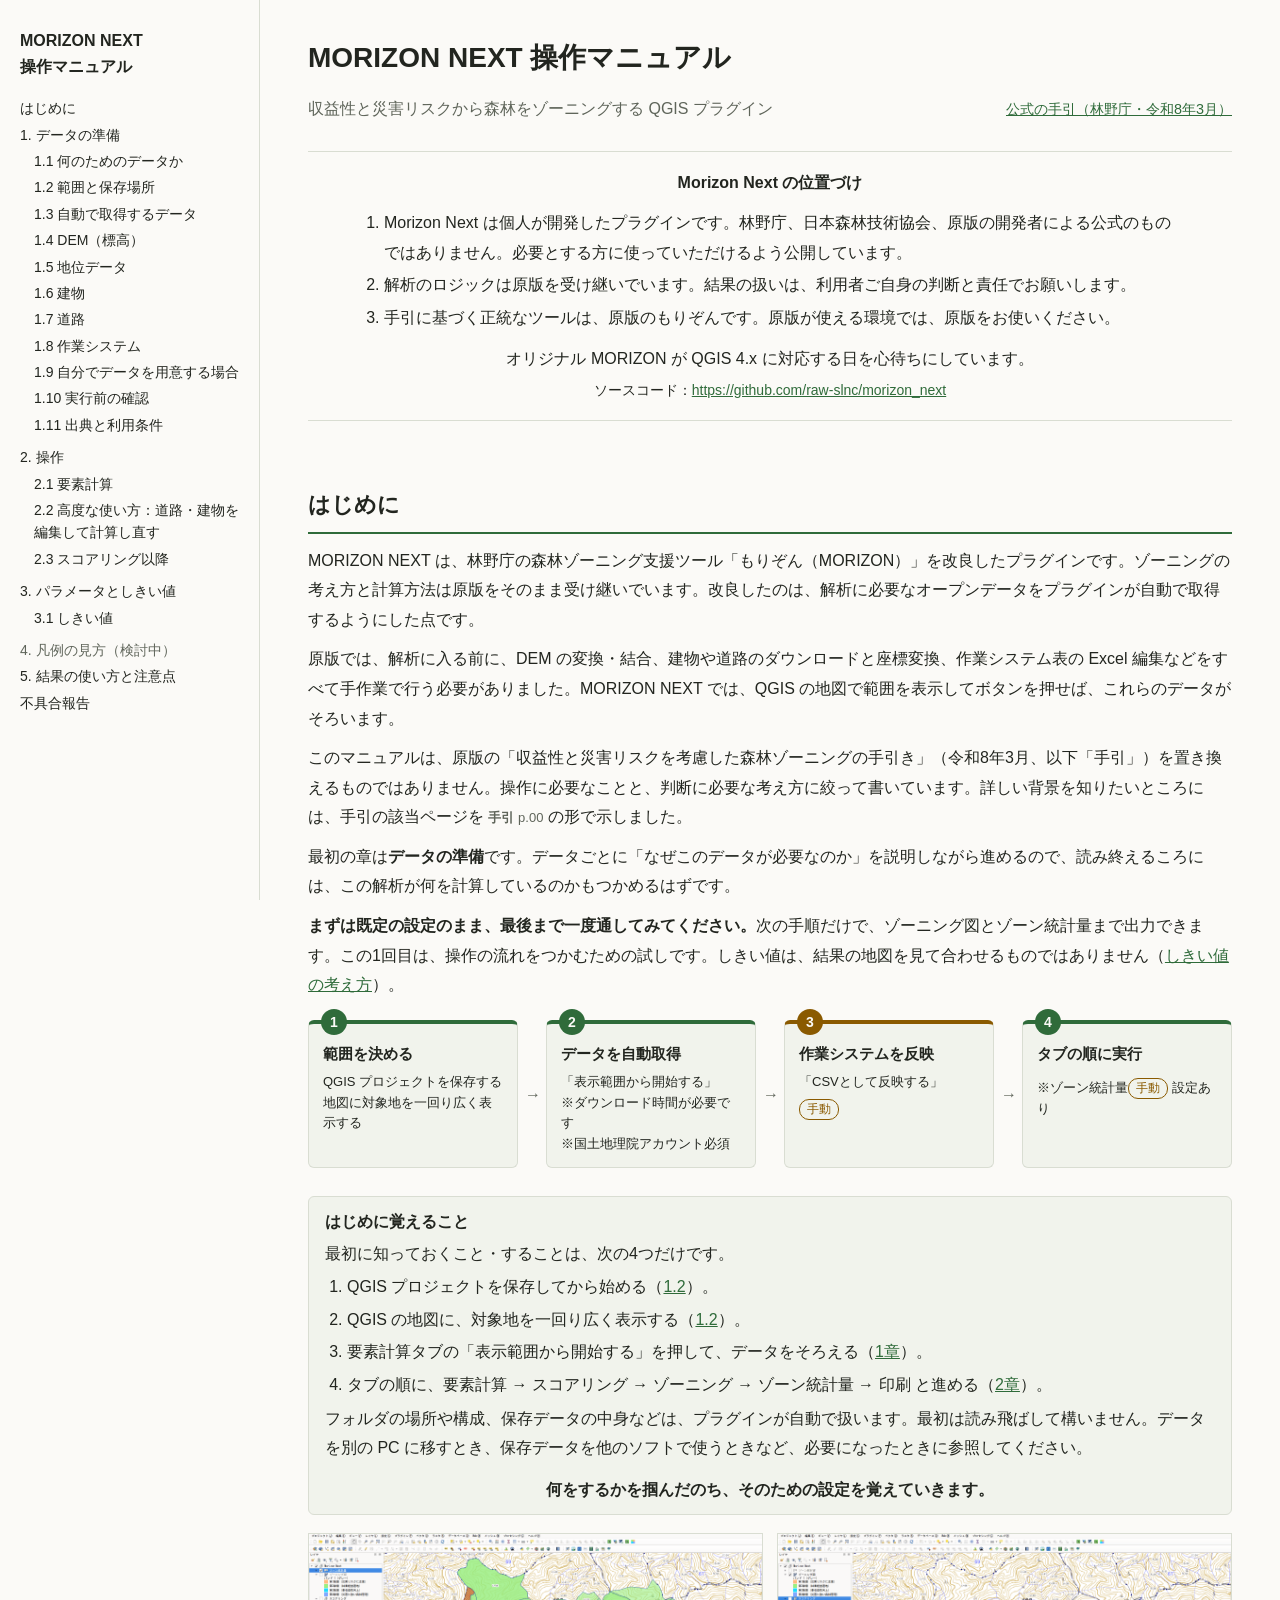
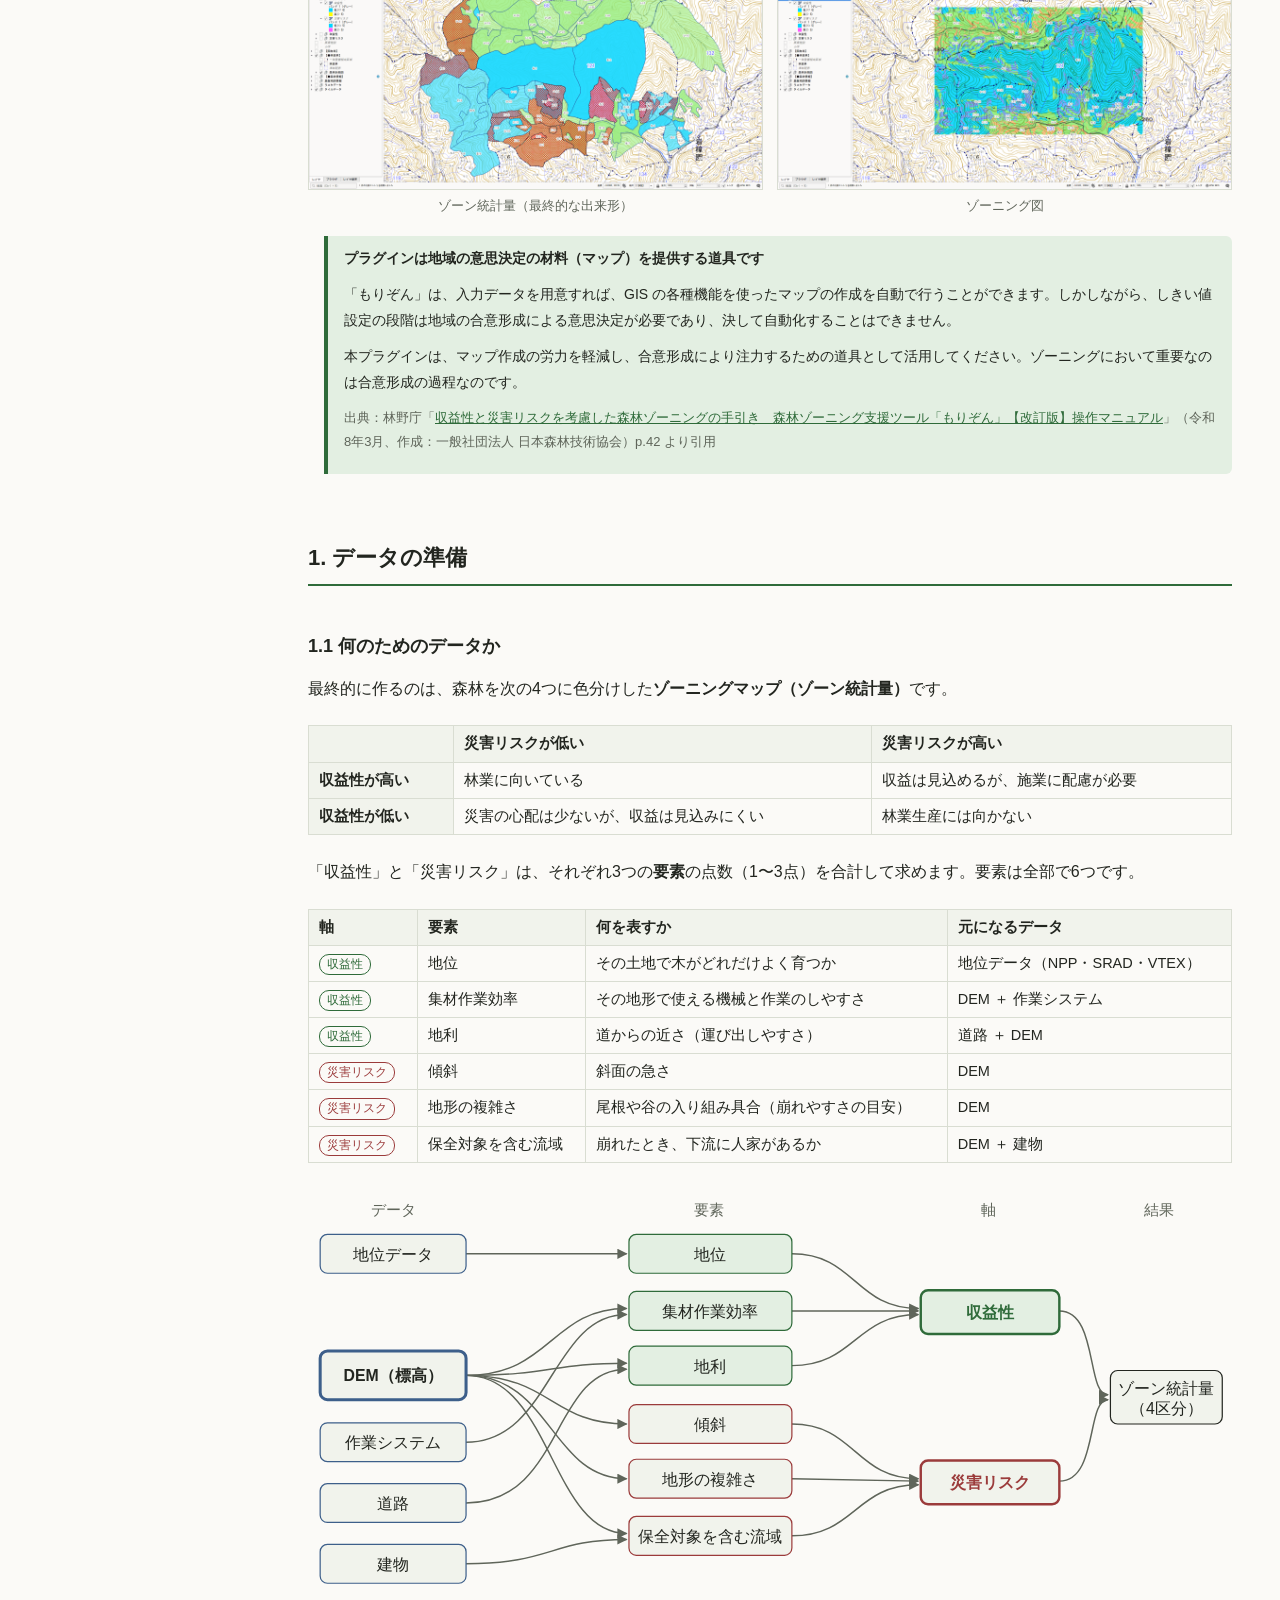
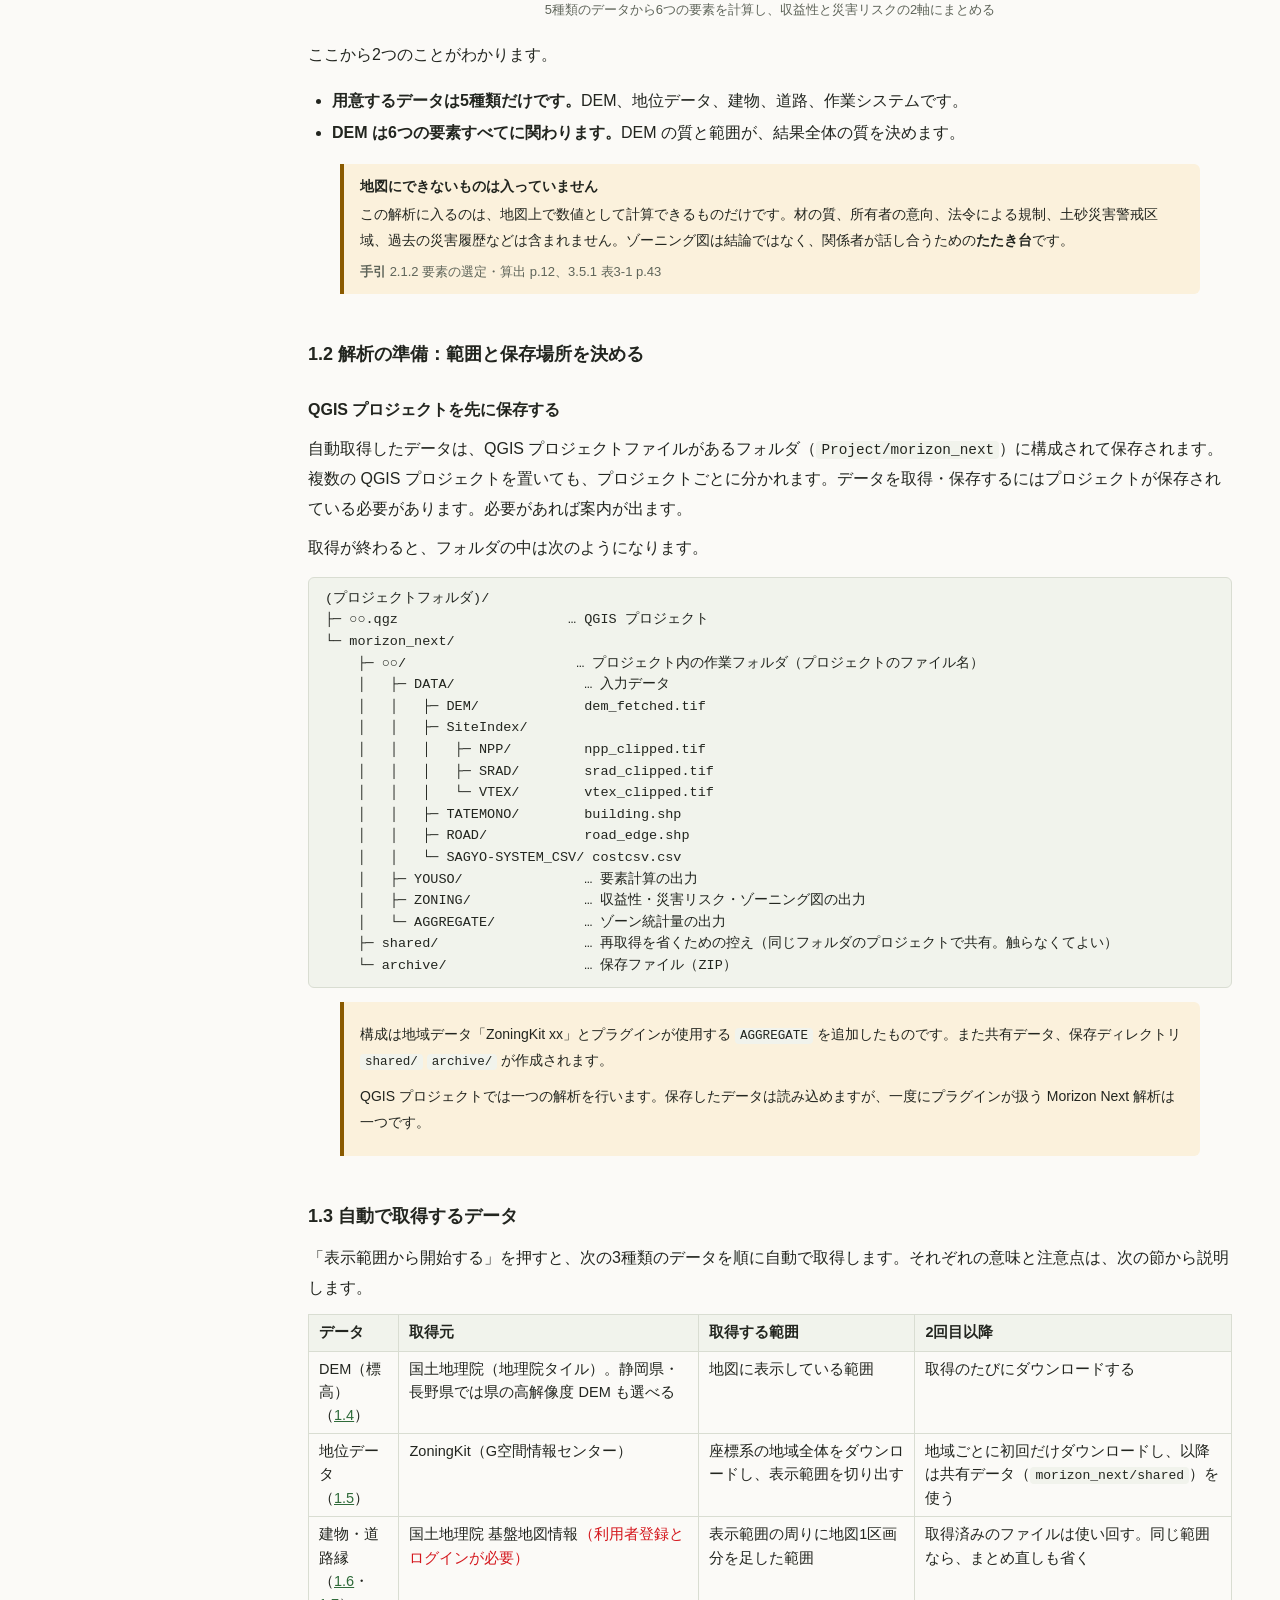
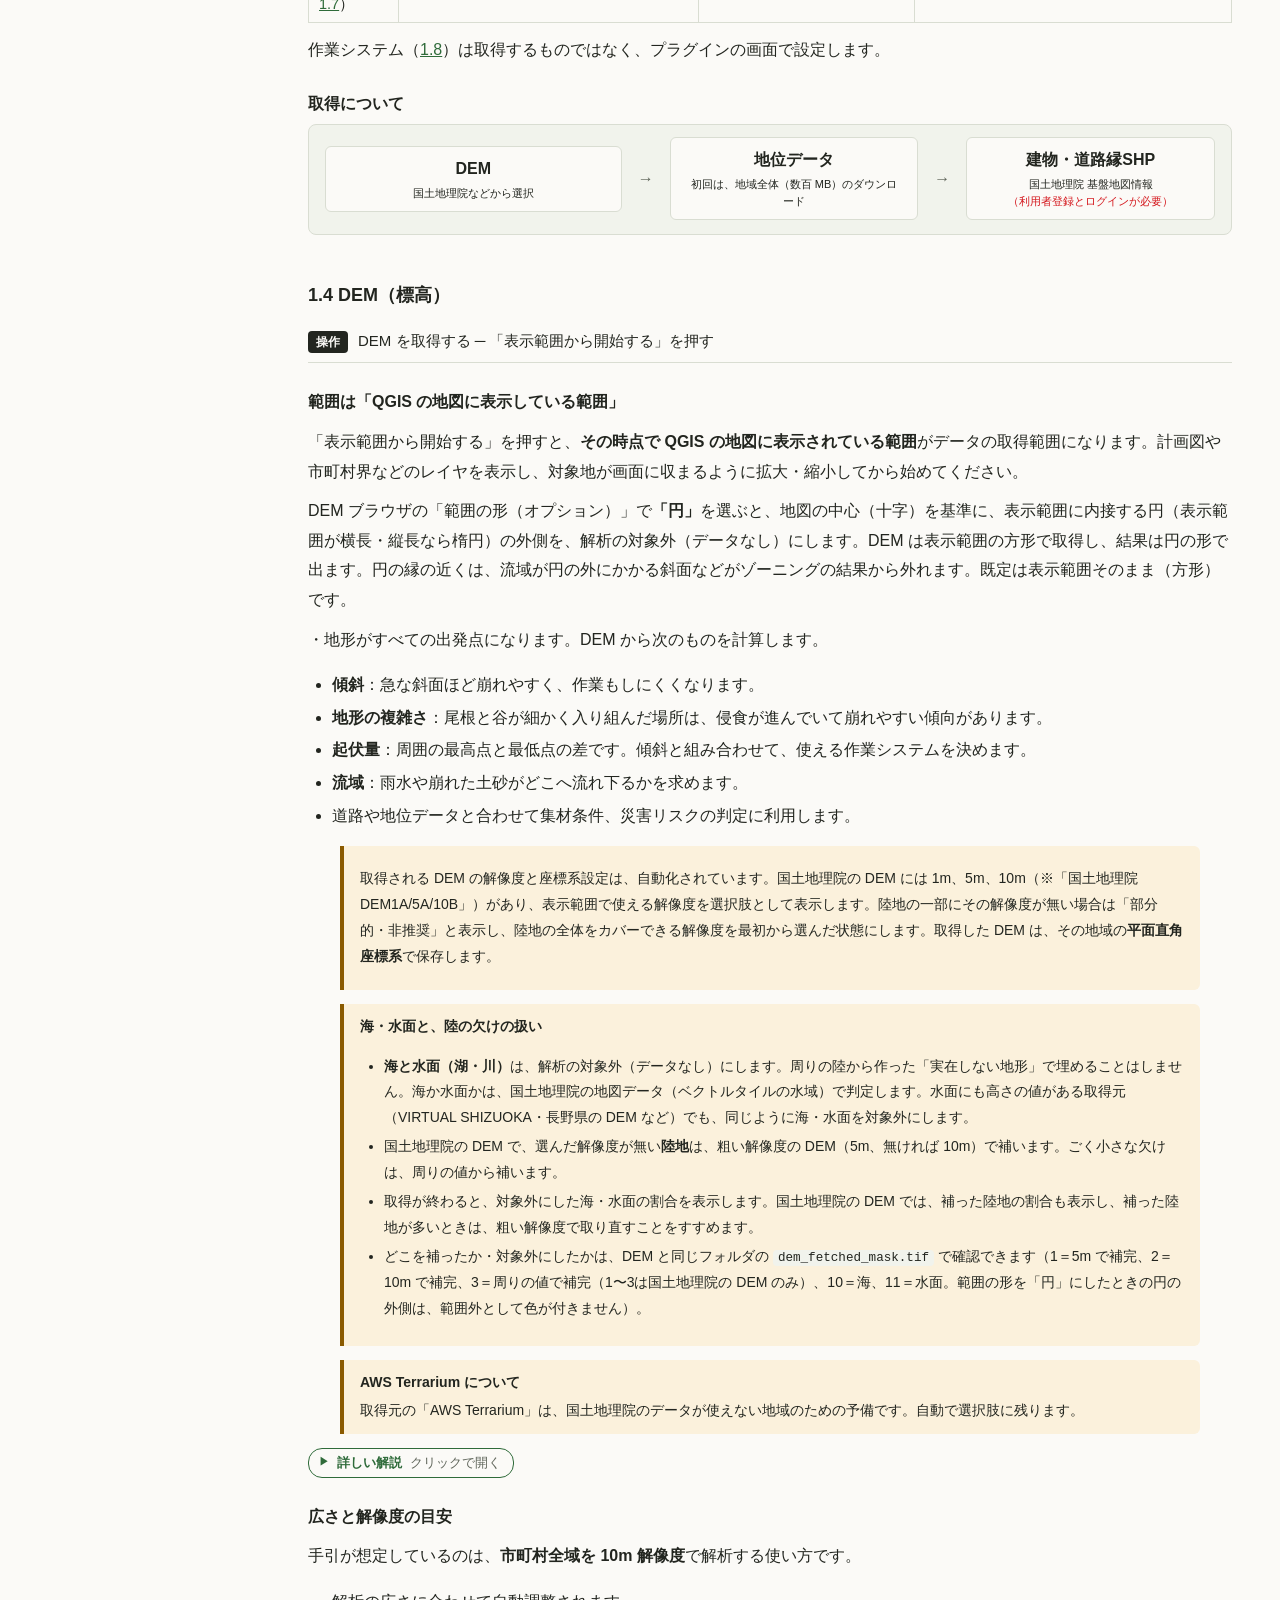
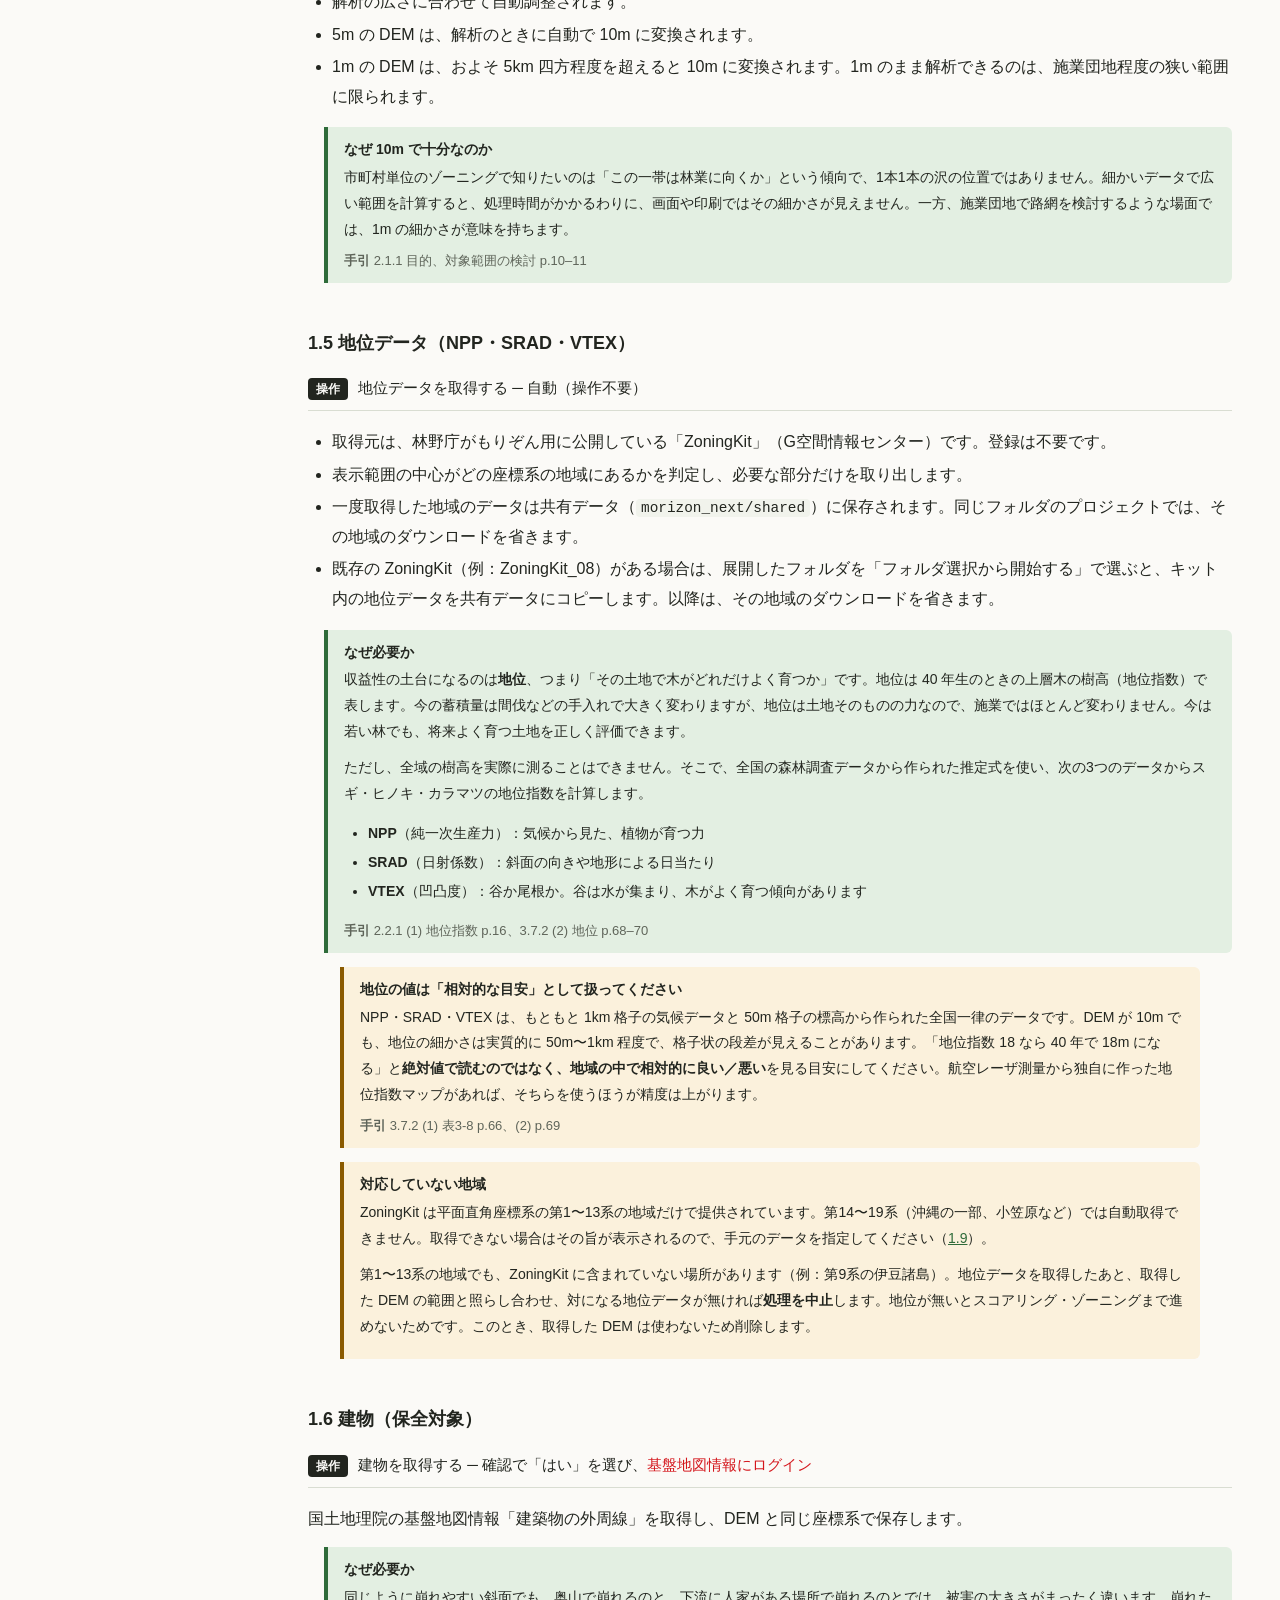
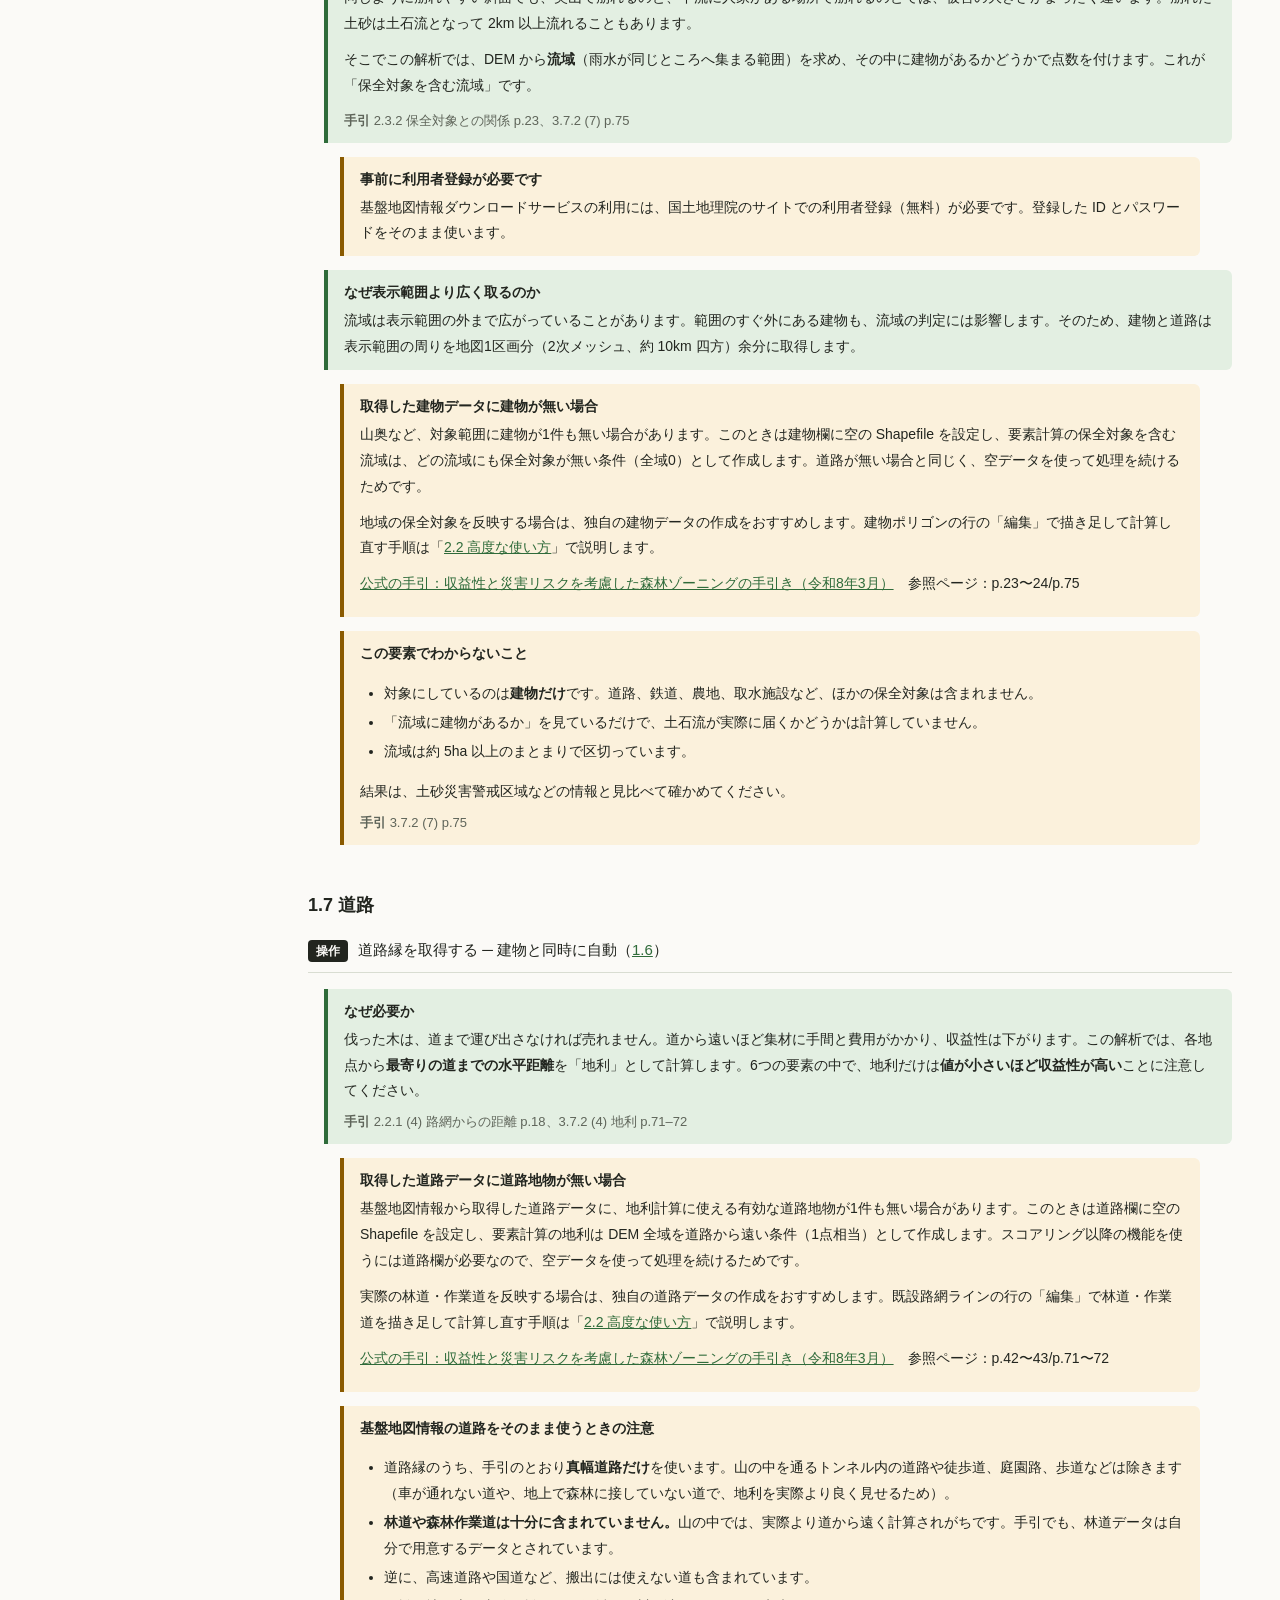
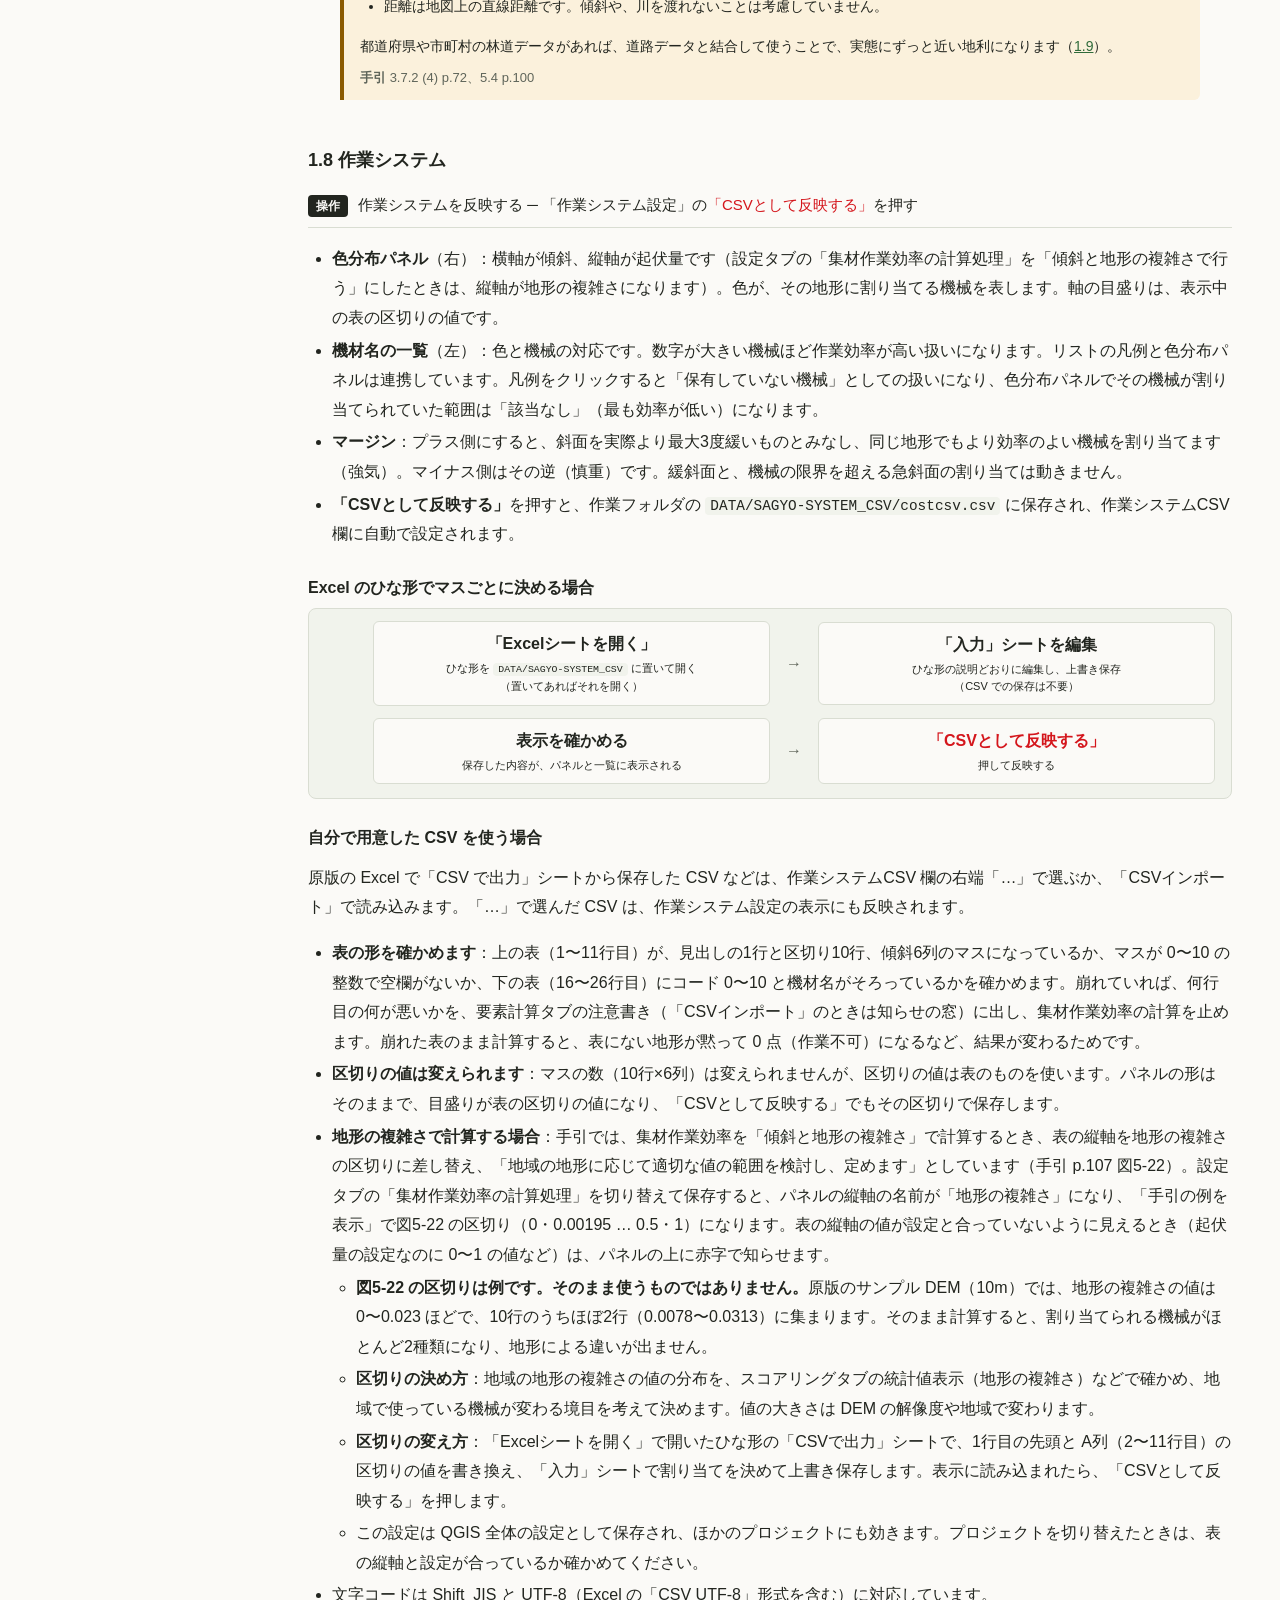
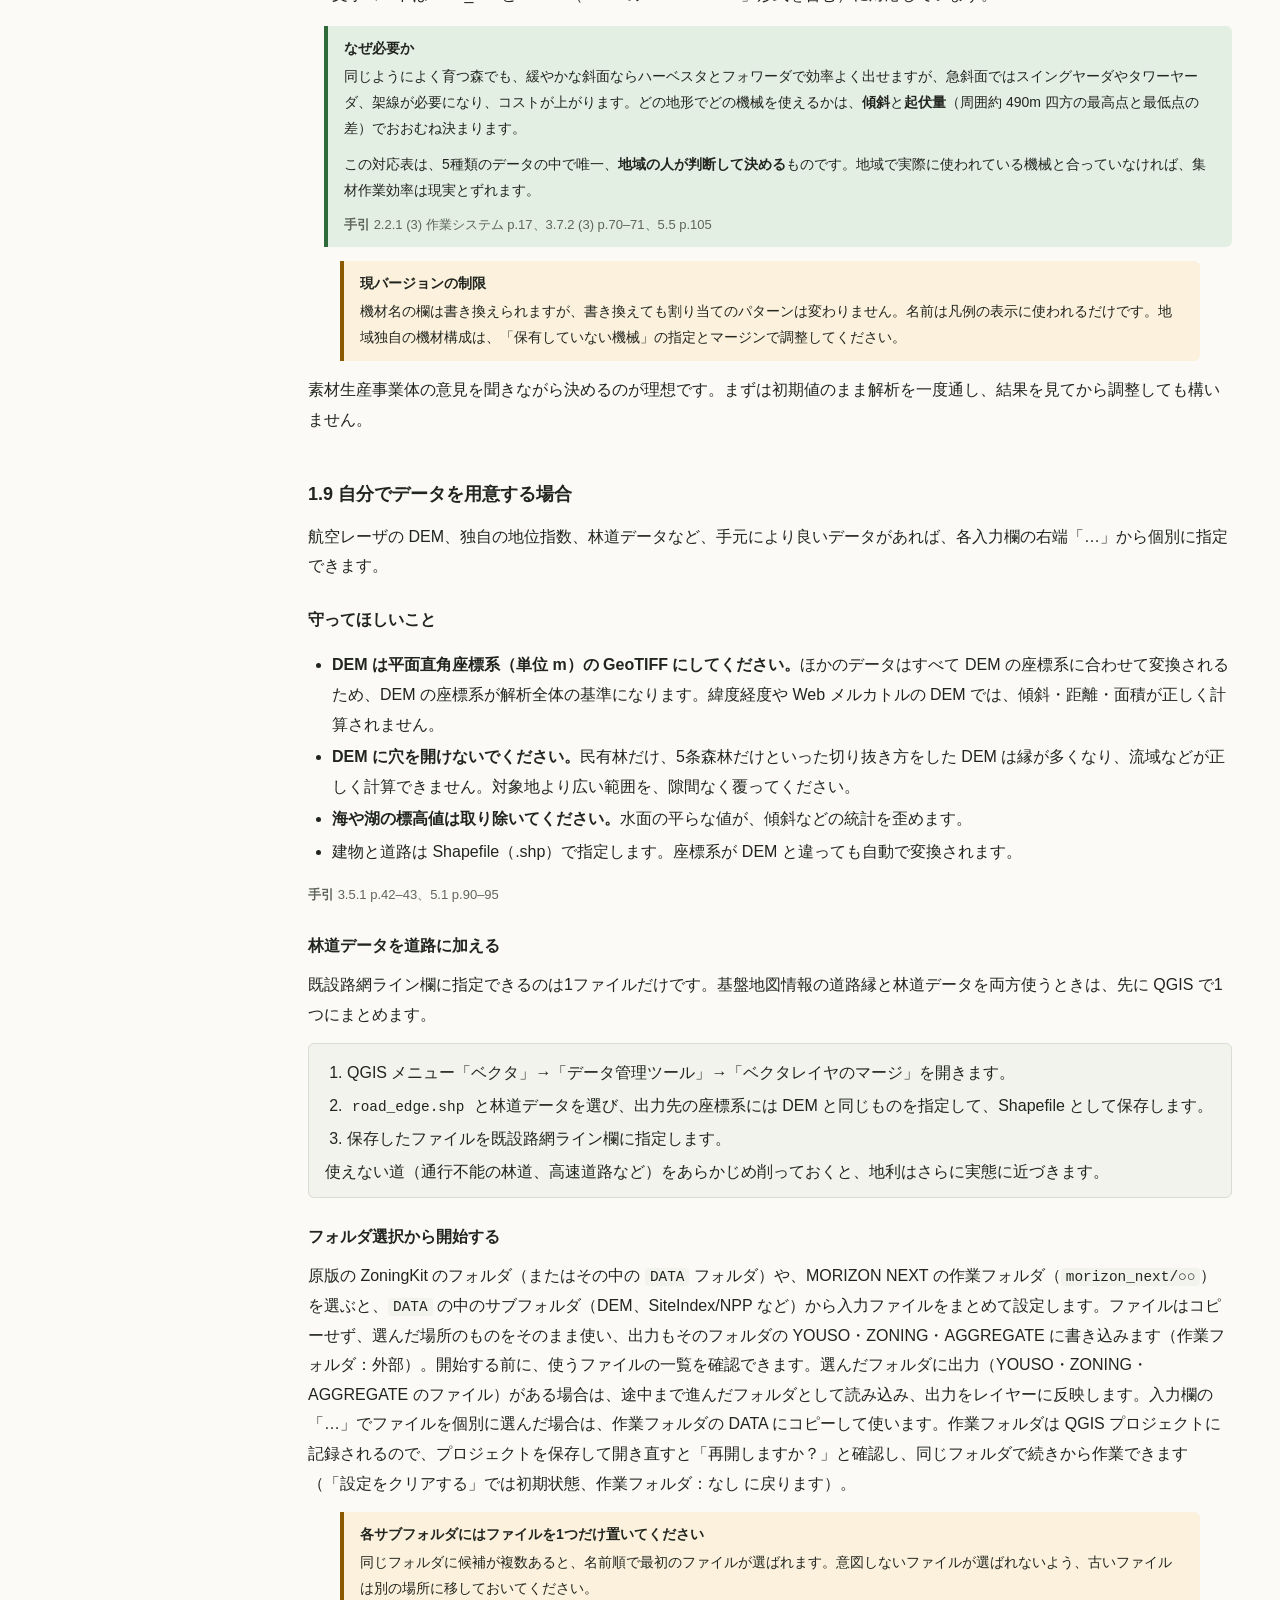
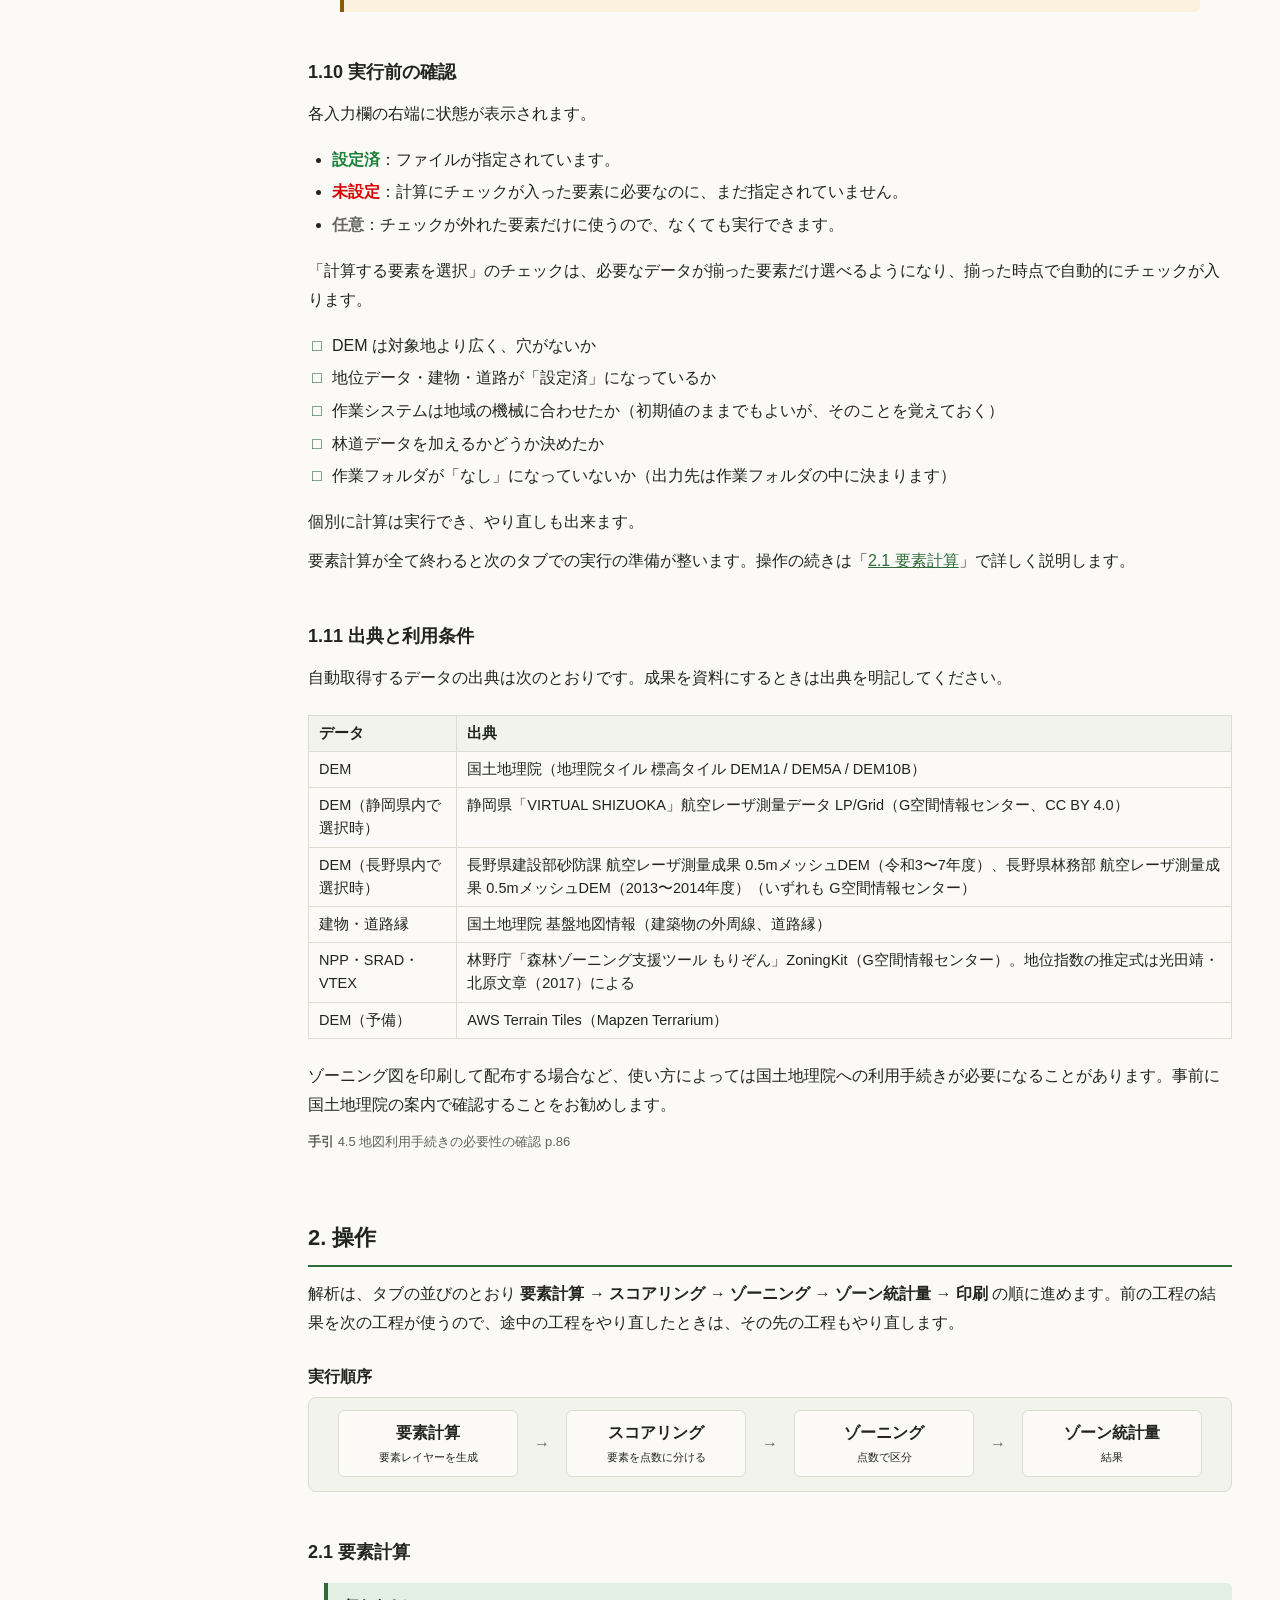
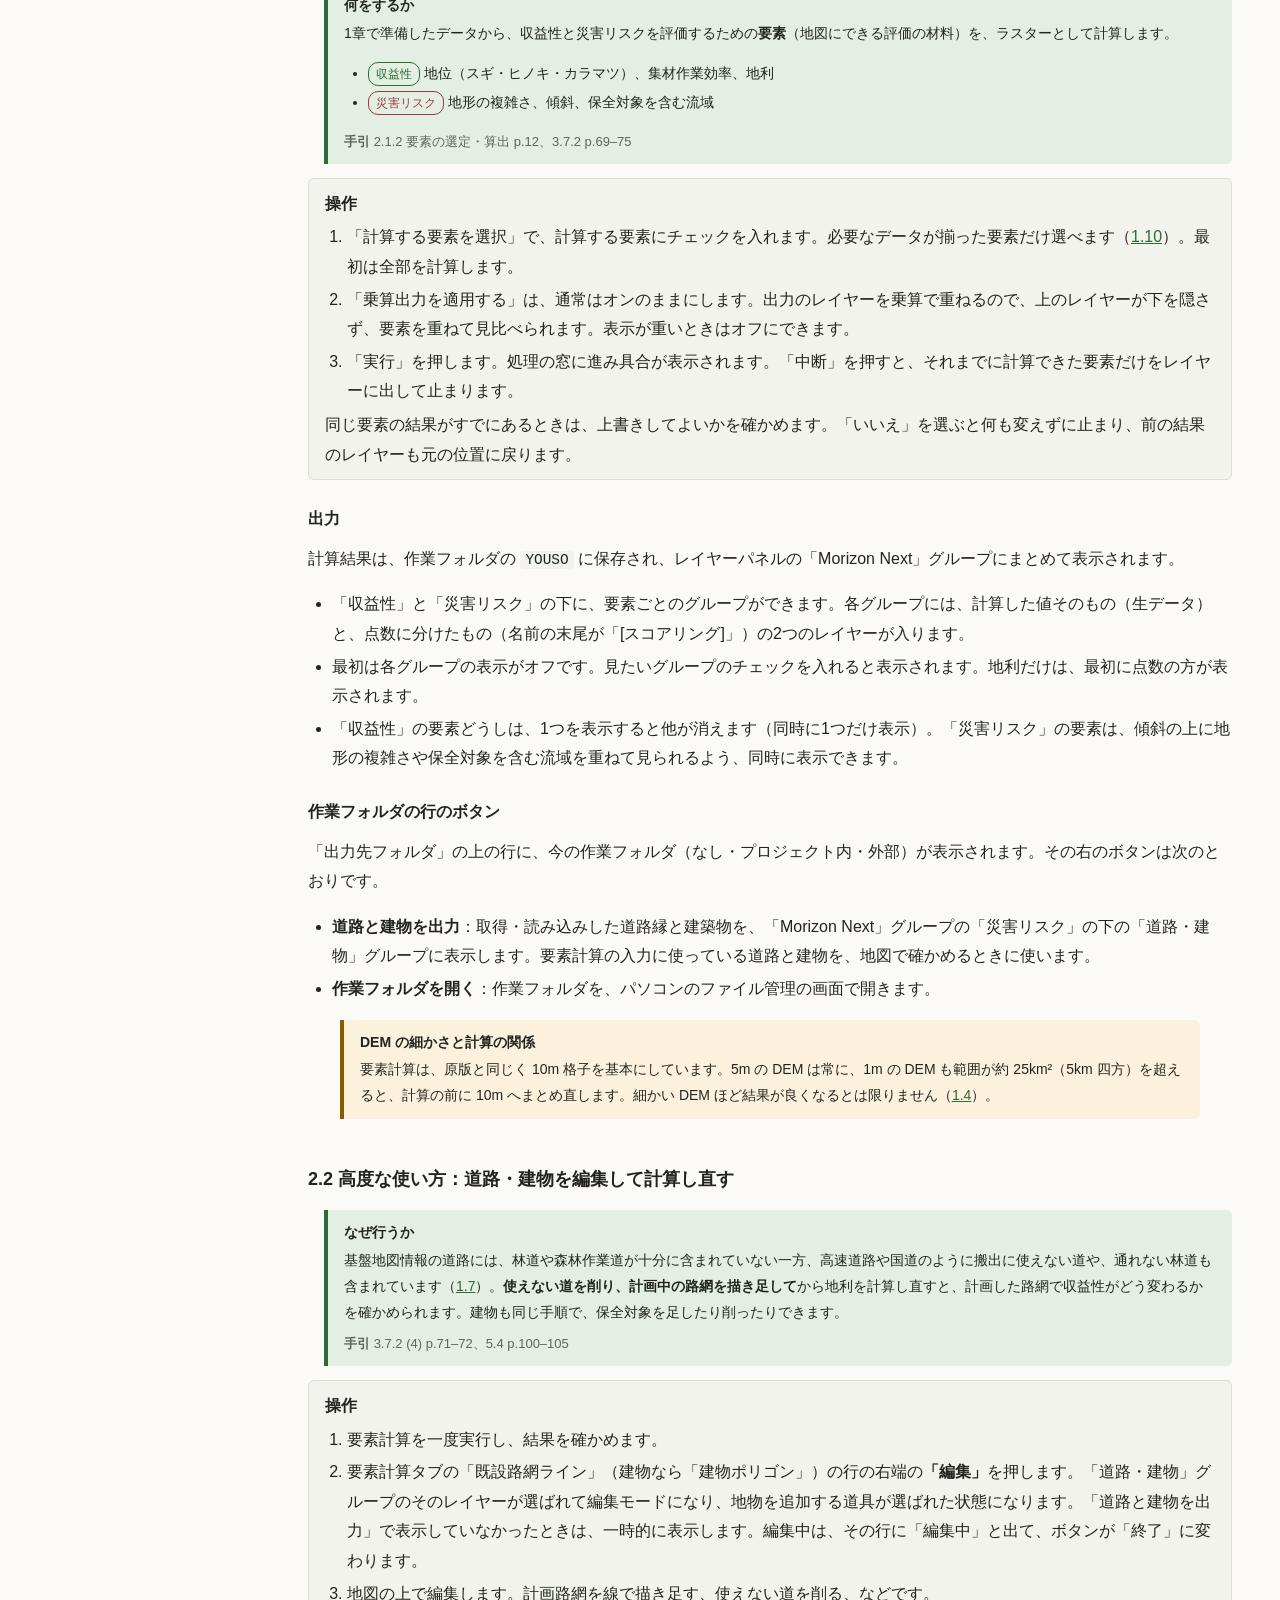
==== docs/manual.html @ 9f73b1e9 "0.1.5：地位データを元の50mグリッドのまま切り出す - 切り出し範囲を元データのセル境界に合わせ、解像度も元データと同じにした（再サンプリングで50.138m×49.997mになり、値が元データ" ====
<!doctype html>
<!--
  This file is part of MORIZON NEXT.
  Copyright (C) 2026 Hideharu Masai
  Licensed under the GNU General Public License v3. See LICENSE and NOTICE.
-->
<html lang="ja">
<head>
<meta charset="utf-8">
<meta name="viewport" content="width=device-width, initial-scale=1">
<title>MORIZON NEXT 操作マニュアル</title>
<style>
:root {
  --bg: #fbfaf7;
  --fg: #22251f;
  --muted: #5f655a;
  --line: #d9ddd2;
  --panel: #f1f3ec;
  --accent: #2f6b3a;
  --accent-soft: #e3efe2;
  --warn: #8a5a00;
  --warn-soft: #fbf1dc;
  --risk: #9b3b3b;
  --profit: #2f6b3a;
  --data: #3d5f8a;
  --alert: #d4161c;
}
@media (prefers-color-scheme: dark) {
  :root {
    --bg: #1b1d19;
    --fg: #e6e8e1;
    --muted: #a3a99c;
    --line: #3a3e35;
    --panel: #24271f;
    --accent: #8fc79a;
    --accent-soft: #26352a;
    --warn: #e5b45c;
    --warn-soft: #362d1c;
    --risk: #e39a9a;
    --profit: #8fc79a;
    --data: #9bb8e0;
    --alert: #ff5a5f;
  }
}
* { box-sizing: border-box; }
html { scroll-behavior: smooth; }
body {
  margin: 0;
  background: var(--bg);
  color: var(--fg);
  font-family: "Noto Sans JP", "Hiragino Sans", "Yu Gothic UI", "Meiryo", sans-serif;
  font-size: 16px;
  line-height: 1.85;
}
.layout { display: flex; max-width: 1480px; margin: 0 auto; }
nav.toc {
  position: sticky; top: 0; align-self: flex-start;
  width: 260px; flex: none; height: 100vh; overflow-y: auto;
  padding: 28px 16px 40px 20px; border-right: 1px solid var(--line);
  font-size: 14px; line-height: 1.6;
}
nav.toc .brand { font-weight: 700; font-size: 16px; margin-bottom: 18px; }
nav.toc ol { list-style: none; margin: 0; padding: 0; }
nav.toc li { margin: 4px 0; }
nav.toc ol ol { padding-left: 14px; margin: 4px 0 10px; }
nav.toc a { color: var(--fg); text-decoration: none; }
nav.toc a:hover { color: var(--accent); }
nav.toc .todo { color: var(--muted); }
main { flex: 1; min-width: 0; padding: 32px 48px 80px; max-width: 1180px; }
h1 { font-size: 28px; margin: 0 0 6px; }
h2 { font-size: 22px; margin: 64px 0 12px; padding-bottom: 6px; border-bottom: 2px solid var(--accent); }
h3 { font-size: 18px; margin: 44px 0 8px; }
h4 { font-size: 16px; margin: 24px 0 4px; }
p { margin: 10px 0; }
.lead { color: var(--muted); margin-bottom: 28px; display: flex; flex-wrap: wrap; justify-content: space-between; align-items: baseline; gap: 4px 16px; }
.lead .guide-link { font-size: 0.9em; }
a { color: var(--accent); }
code, .path { font-family: "Source Code Pro", Consolas, monospace; font-size: 0.9em; background: var(--panel); padding: 1px 5px; border-radius: 4px; word-break: break-all; }
.why {
  border-left: 4px solid var(--accent); background: var(--accent-soft);
  padding: 10px 16px; margin: 14px 0 14px 16px; font-size: 14px; border-radius: 0 6px 6px 0;
}
.why > .label, .note > .label, .how > .label { font-weight: 700; display: block; margin-bottom: 2px; }
.note {
  border-left: 4px solid var(--warn); background: var(--warn-soft);
  padding: 10px 16px; margin: 14px 32px; font-size: 14px; border-radius: 0 6px 6px 0;
}
.how {
  border: 1px solid var(--line); background: var(--panel);
  padding: 10px 16px; margin: 14px 0; border-radius: 6px;
}
.how ol, .how ul { margin: 4px 0; padding-left: 22px; }
.ref { font-size: 13px; color: var(--muted); margin-top: 6px; }
.ref::before { content: "手引 "; font-weight: 700; }
table { border-collapse: collapse; width: 100%; margin: 12px 0; font-size: 14.5px; line-height: 1.6; }
th, td { border: 1px solid var(--line); padding: 6px 10px; text-align: left; vertical-align: top; }
th { background: var(--panel); font-weight: 700; }
.table-wrap { overflow-x: auto; }
.tag { display: inline-block; font-size: 12px; padding: 0 7px; border-radius: 10px; border: 1px solid currentColor; margin-right: 4px; white-space: nowrap; }
.tag.profit { color: var(--profit); }
.tag.risk { color: var(--risk); }
.abs { color: var(--data); }
.rel { color: var(--warn); }
.tag.manual { color: var(--warn); }
.alert { color: var(--alert); }
.stance { margin: 28px 0; padding: 16px 20px; border-top: 1px solid var(--line); border-bottom: 1px solid var(--line); }
.stance-title { text-align: center; font-weight: 700; margin: 0 0 10px; }
.stance ol { margin: 0 auto; max-width: 820px; }
.stance-end { text-align: center; margin: 12px 0 0; }
.stance-link { font-size: 14px; margin-top: 4px; }
.op { display: flex; align-items: baseline; gap: 10px; margin: 8px 0 16px; padding: 6px 0 8px; border-bottom: 1px solid var(--line); font-size: 15px; }
.op .op-label { flex: none; font-size: 12px; font-weight: 700; color: var(--bg); background: var(--fg); border-radius: 4px; padding: 0 8px; }
details.more { margin: 14px 0; font-size: 14px; color: var(--muted); }
details.more summary { cursor: pointer; display: inline-flex; align-items: center; gap: 8px; list-style: none; font-weight: 700; font-size: 13px; color: var(--accent); border: 1px solid var(--accent); border-radius: 14px; padding: 2px 12px 2px 10px; background: var(--bg); }
details.more summary::-webkit-details-marker { display: none; }
details.more summary::before { content: "▶"; font-size: 10px; transition: transform .15s; }
details.more[open] summary::before { transform: rotate(90deg); }
details.more summary::after { content: "クリックで開く"; font-weight: 400; color: var(--muted); }
details.more[open] summary::after { content: "クリックで閉じる"; }
details.more summary:hover { background: var(--accent-soft); }
details.more[open] summary { margin-bottom: 4px; }
details.more[open] { background: var(--panel); border-radius: 6px; padding: 8px 14px 12px; }
details.more h5 { font-size: 14px; margin: 12px 0 2px; color: var(--fg); }
.quick { display: grid; grid-template-columns: repeat(4, 1fr); gap: 28px; margin: 20px 0 28px; padding: 0; list-style: none; counter-reset: q; }
.quick li { position: relative; margin: 0; background: var(--panel); border: 1px solid var(--line); border-top: 4px solid var(--accent); border-radius: 6px; padding: 14px 14px 12px; font-size: 13px; line-height: 1.6; counter-increment: q; }
.quick li.manual { border-top-color: var(--warn); }
.quick li::before { content: counter(q); position: absolute; top: -15px; left: 12px; width: 26px; height: 26px; border-radius: 50%; background: var(--accent); color: var(--bg); font-weight: 700; font-size: 14px; line-height: 26px; text-align: center; }
.quick li.manual::before { background: var(--warn); }
.quick li + li::after { content: "→"; position: absolute; left: -22px; top: 50%; transform: translateY(-50%); color: var(--muted); font-size: 16px; }
.quick b { display: block; font-size: 15px; margin: 4px 0 6px; }
.quick .tag { margin: 6px 4px 0 0; }
@media (max-width: 860px) {
  .quick { grid-template-columns: 1fr; gap: 26px; }
  .quick li + li::after { content: "↓"; left: 50%; top: -24px; transform: translateX(-50%); }
}
figure { margin: 18px 0; }
figure svg { display: block; max-width: 960px; margin: 0 auto; }
figure img { display: block; max-width: 960px; width: 100%; height: auto; margin: 0 auto; border: 1px solid var(--line); }
.fig-pair { display: grid; grid-template-columns: 1fr 1fr; gap: 14px; margin: 18px 0; }
.fig-pair figure { margin: 0; }
@media (max-width: 860px) { .fig-pair { grid-template-columns: 1fr; } }
img.zoomable { cursor: zoom-in; transition: transform .15s ease, box-shadow .15s ease; }
img.zoomable:hover { transform: translateY(-2px); box-shadow: 0 6px 18px rgba(0, 0, 0, .18); }
#img-popup { border: none; padding: 0; margin: auto; width: 100vw; height: 100vh; max-width: 100vw; max-height: 100vh; background: transparent; color: #fff; }
#img-popup::backdrop { background: rgba(12, 16, 10, .88); backdrop-filter: blur(3px); }
#img-popup[open] { display: flex; flex-direction: column; align-items: center; justify-content: center; animation: pop-fade .2s ease; }
#img-popup .stage { position: relative; display: flex; align-items: center; justify-content: center; width: 100%; flex: 1 1 auto; min-height: 0; padding: 48px 72px 8px; box-sizing: border-box; }
#img-popup .stage img { max-width: 100%; max-height: 100%; border-radius: 4px; box-shadow: 0 10px 40px rgba(0, 0, 0, .5); transition: opacity .18s ease; }
#img-popup .stage img.switching { opacity: 0; }
#img-popup .info { flex: 0 0 auto; max-width: 960px; padding: 10px 24px 22px; text-align: center; }
#img-popup .info .title { font-weight: 700; font-size: 16px; }
#img-popup .info .count { margin-left: 10px; font-size: 13px; opacity: .7; font-weight: 400; }
#img-popup .info .desc { margin: 6px 0 0; font-size: 14px; line-height: 1.7; opacity: .9; }
#img-popup button { position: absolute; border: none; color: #fff; background: rgba(255, 255, 255, .12); cursor: pointer; border-radius: 50%; transition: background .15s ease; }
#img-popup button:hover { background: rgba(255, 255, 255, .28); }
#img-popup .close { top: 12px; right: 16px; width: 40px; height: 40px; font-size: 22px; line-height: 40px; z-index: 2; }
#img-popup .nav { top: 50%; transform: translateY(-50%); width: 48px; height: 48px; font-size: 26px; line-height: 48px; }
#img-popup .prev { left: 14px; }
#img-popup .next { right: 14px; }
#img-popup .nav[hidden] { display: none; }
@keyframes pop-fade { from { opacity: 0; transform: scale(.98); } to { opacity: 1; transform: none; } }
@media (max-width: 860px) { #img-popup .stage { padding: 52px 8px 8px; } #img-popup .nav { top: auto; bottom: 8px; transform: none; } }
.thr-box { border: 1px solid var(--line); border-radius: 6px; padding: 12px 16px 10px; margin: 14px 0; }
.thr-title { font-weight: 700; font-size: 14px; }
.thr-scale { max-width: 560px; margin: 4px auto 6px; }
.thr-cells { display: grid; grid-template-columns: repeat(3, 1fr); border: 1px solid var(--line); }
.thr-cells > div { padding: 8px 0; text-align: center; font-weight: 700; background: var(--panel); }
.thr-cells > div + div { border-left: 2px solid var(--fg); }
.thr-axis { display: flex; justify-content: space-between; font-size: 12px; color: var(--muted); margin-top: 2px; }
.thr-marks { position: relative; height: 40px; margin-top: -14px; }
.thr-marks > span { position: absolute; top: 0; transform: translateX(-50%); text-align: center; line-height: 1.2; }
.thr-marks b { display: block; font-size: 13px; white-space: nowrap; }
figcaption { font-size: 13px; color: var(--muted); text-align: center; margin-top: 4px; }
svg text { font-family: inherit; }
.aside { color: var(--risk); font-size: 14px; }
.placeholder { color: var(--muted); border: 1px dashed var(--line); padding: 14px 16px; border-radius: 6px; }
ul, ol { padding-left: 24px; }
li { margin: 3px 0; }
.check li { list-style: none; position: relative; }
.check li::before { content: "□"; position: absolute; left: -20px; color: var(--accent); }
.flow { border: 1px solid var(--line); background: var(--panel); border-radius: 8px; padding: 12px 16px 14px; margin: 0 0 24px; }
.flow-title { font-weight: 700; margin: 24px 0 6px; }
.flow ol { list-style: none; margin: 0; padding: 0; display: flex; flex-wrap: wrap; justify-content: center; align-items: stretch; gap: 8px 0; }
.flow li { margin: 0; display: flex; align-items: center; }
.flow li + li::before { content: "→"; color: var(--muted); padding: 0 16px; }
.flow .step { background: var(--bg); border: 1px solid var(--line); border-radius: 6px; padding: 10px 18px; font-size: 11px; line-height: 1.5; text-align: center; width: 180px; }
.flow .step b { display: block; font-size: 16px; margin-bottom: 4px; }
.flow.wide li { flex: 1 1 0; min-width: 200px; }
.flow.wide .step { flex: 1; width: auto; }
.flow.grid2 ol { display: grid; grid-template-columns: 1fr 1fr; gap: 12px 0; }
.flow.grid2 li { min-width: 0; }
.flow.grid2 li::before { content: "→"; color: var(--muted); padding: 0 16px; }
.flow.grid2 li:nth-child(odd)::before { visibility: hidden; }
@media (max-width: 860px) { .flow.grid2 ol { grid-template-columns: 1fr; } .flow.grid2 li::before { content: "↓"; } .flow.grid2 li:first-child::before { visibility: hidden; } .flow.grid2 li:nth-child(3)::before { visibility: visible; } }
@media (max-width: 860px) {
  .layout { display: block; }
  nav.toc { position: static; width: auto; height: auto; border-right: none; border-bottom: 1px solid var(--line); padding: 16px; }
  main { padding: 20px 16px 60px; }
}
@media print {
  nav.toc { display: none; }
  main { max-width: none; }
}
</style>
</head>
<body>
<div class="layout">

<nav class="toc">
  <div class="brand">MORIZON NEXT<br>操作マニュアル</div>
  <ol>
    <li><a href="#intro">はじめに</a></li>
    <li><a href="#data">1. データの準備</a>
      <ol>
        <li><a href="#data-overview">1.1 何のためのデータか</a></li>
        <li><a href="#data-area">1.2 範囲と保存場所</a></li>
        <li><a href="#data-auto">1.3 自動で取得するデータ</a></li>
        <li><a href="#data-dem">1.4 DEM（標高）</a></li>
        <li><a href="#data-siteindex">1.5 地位データ</a></li>
        <li><a href="#data-building">1.6 建物</a></li>
        <li><a href="#data-road">1.7 道路</a></li>
        <li><a href="#data-costcsv">1.8 作業システム</a></li>
        <li><a href="#data-own">1.9 自分でデータを用意する場合</a></li>
        <li><a href="#data-check">1.10 実行前の確認</a></li>
        <li><a href="#data-credit">1.11 出典と利用条件</a></li>
      </ol>
    </li>
    <li><a href="#ops">2. 操作</a>
      <ol>
        <li><a href="#ops-elements">2.1 要素計算</a></li>
        <li><a href="#ops-edit-road">2.2 高度な使い方：道路・建物を編集して計算し直す</a></li>
        <li><a href="#ops-later">2.3 スコアリング以降</a></li>
      </ol>
    </li>
    <li><a href="#params">3. パラメータとしきい値</a>
      <ol>
        <li><a href="#params-threshold">3.1 しきい値</a></li>
      </ol>
    </li>
    <li class="todo">4. 凡例の見方（検討中）</li>
    <li><a href="#usage">5. 結果の使い方と注意点</a></li>
    <li class="todo" hidden>付録 手引との対応表（準備中）</li>
    <li><a href="#bug-report">不具合報告</a></li>
  </ol>
</nav>

<main>

<h1>MORIZON NEXT 操作マニュアル</h1>
<p class="lead"><span>収益性と災害リスクから森林をゾーニングする QGIS プラグイン</span><a class="guide-link" href="https://www.geospatial.jp/ckan/dataset/84476079-c049-4b8f-b46a-3280e9bc2cc4/resource/a4d0ae9c-36e8-48c6-8474-3d1d4312e061/download/shinrin_zoning_tebiki_r8.pdf?preview=1" title="林野庁「収益性と災害リスクを考慮した森林ゾーニングの手引き」（令和8年3月、作成：一般社団法人 日本森林技術協会）。考え方の根拠はこちら、操作はこのマニュアルで説明します">公式の手引（林野庁・令和8年3月）</a></p>

<div class="stance">
<p class="stance-title">Morizon Next の位置づけ</p>
<ol>
  <li>Morizon Next は個人が開発したプラグインです。林野庁、日本森林技術協会、原版の開発者による公式のものではありません。必要とする方に使っていただけるよう公開しています。</li>
  <li>解析のロジックは原版を受け継いでいます。結果の扱いは、利用者ご自身の判断と責任でお願いします。</li>
  <li>手引に基づく正統なツールは、原版のもりぞんです。原版が使える環境では、原版をお使いください。</li>
</ol>
<p class="stance-end">オリジナル MORIZON が QGIS 4.x に対応する日を心待ちにしています。</p>
<p class="stance-end stance-link">ソースコード：<a href="https://github.com/raw-slnc/morizon_next">https://github.com/raw-slnc/morizon_next</a></p>
</div>

<section id="intro">
<h2>はじめに</h2>
<p>MORIZON NEXT は、林野庁の森林ゾーニング支援ツール「もりぞん（MORIZON）」を改良したプラグインです。ゾーニングの考え方と計算方法は原版をそのまま受け継いでいます。改良したのは、解析に必要なオープンデータをプラグインが自動で取得するようにした点です。</p>
<p>原版では、解析に入る前に、DEM の変換・結合、建物や道路のダウンロードと座標変換、作業システム表の Excel 編集などをすべて手作業で行う必要がありました。MORIZON NEXT では、QGIS の地図で範囲を表示してボタンを押せば、これらのデータがそろいます。</p>
<p>このマニュアルは、原版の「収益性と災害リスクを考慮した森林ゾーニングの手引き」（令和8年3月、以下「手引」）を置き換えるものではありません。操作に必要なことと、判断に必要な考え方に絞って書いています。詳しい背景を知りたいところには、手引の該当ページを <span class="ref" style="display:inline;margin:0">p.00</span> の形で示しました。</p>
<p>最初の章は<strong>データの準備</strong>です。データごとに「なぜこのデータが必要なのか」を説明しながら進めるので、読み終えるころには、この解析が何を計算しているのかもつかめるはずです。</p>

<p><strong>まずは既定の設定のまま、最後まで一度通してみてください。</strong>次の手順だけで、ゾーニング図とゾーン統計量まで出力できます。この1回目は、操作の流れをつかむための試しです。しきい値は、結果の地図を見て合わせるものではありません（<a href="#threshold-stance">しきい値の考え方</a>）。</p>
<ol class="quick">
  <li><b>範囲を決める</b>QGIS プロジェクトを保存する<br>地図に対象地を一回り広く表示する</li>
  <li><b>データを自動取得</b>「表示範囲から開始する」<br>※ダウンロード時間が必要です<br>※国土地理院アカウント必須</li>
  <li class="manual"><b>作業システムを反映</b>「CSVとして反映する」<span class="tag manual">手動</span></li>
  <li><b>タブの順に実行</b>※ゾーン統計量<span class="tag manual">手動</span>設定あり</li>
</ol>

<div class="how"><span class="label">はじめに覚えること</span>
最初に知っておくこと・することは、次の4つだけです。
<ol>
  <li>QGIS プロジェクトを保存してから始める（<a href="#data-area">1.2</a>）。</li>
  <li>QGIS の地図に、対象地を一回り広く表示する（<a href="#data-area">1.2</a>）。</li>
  <li>要素計算タブの「表示範囲から開始する」を押して、データをそろえる（<a href="#data">1章</a>）。</li>
  <li>タブの順に、要素計算 → スコアリング → ゾーニング → ゾーン統計量 → 印刷 と進める（<a href="#ops">2章</a>）。</li>
</ol>
フォルダの場所や構成、保存データの中身などは、プラグインが自動で扱います。最初は読み飛ばして構いません。データを別の PC に移すとき、保存データを他のソフトで使うときなど、必要になったときに参照してください。
<p class="stance-end"><strong>何をするかを掴んだのち、そのための設定を覚えていきます。</strong></p>
</div>
<div class="fig-pair">
<figure>
<img class="zoomable" src="../imgs/zoning_image.png" alt="ゾーン統計量の出力例" data-caption="最終的な出来形（ゾーン統計量）の例。小班ごとに最も多い区分で色分けし、災害リスクの高い範囲が3割以上の小班に斜線を重ねる">
<figcaption>ゾーン統計量（最終的な出来形）</figcaption>
</figure>
<figure>
<img class="zoomable" src="../imgs/score_to_zoing_frrst_data_image.png" alt="ゾーニング図の出力例" data-caption="スコアリング（収益性・災害リスク）からゾーニング図を作った例。2軸の組み合わせで森林を4区分に色分けする">
<figcaption>ゾーニング図</figcaption>
</figure>
</div>
<div class="why"><span class="label">プラグインは地域の意思決定の材料（マップ）を提供する道具です</span>
<p>「もりぞん」は、入力データを用意すれば、GIS の各種機能を使ったマップの作成を自動で行うことができます。しかしながら、しきい値設定の段階は地域の合意形成による意思決定が必要であり、決して自動化することはできません。</p>
<p>本プラグインは、マップ作成の労力を軽減し、合意形成により注力するための道具として活用してください。ゾーニングにおいて重要なのは合意形成の過程なのです。</p>
<p style="margin-top:8px;font-size:13px;color:var(--muted)">出典：林野庁「<a href="https://www.geospatial.jp/ckan/dataset/84476079-c049-4b8f-b46a-3280e9bc2cc4/resource/a4d0ae9c-36e8-48c6-8474-3d1d4312e061/download/shinrin_zoning_tebiki_r8.pdf?preview=1">収益性と災害リスクを考慮した森林ゾーニングの手引き　森林ゾーニング支援ツール「もりぞん」【改訂版】操作マニュアル</a>」（令和8年3月、作成：一般社団法人 日本森林技術協会）p.42 より引用</p>
</div>
</section>

<section id="data">
<h2>1. データの準備</h2>

<section id="data-overview">
<h3>1.1 何のためのデータか</h3>
<p>最終的に作るのは、森林を次の4つに色分けした<strong>ゾーニングマップ（ゾーン統計量）</strong>です。</p>
<div class="table-wrap">
<table>
  <tr><th></th><th>災害リスクが低い</th><th>災害リスクが高い</th></tr>
  <tr><th>収益性が高い</th><td>林業に向いている</td><td>収益は見込めるが、施業に配慮が必要</td></tr>
  <tr><th>収益性が低い</th><td>災害の心配は少ないが、収益は見込みにくい</td><td>林業生産には向かない</td></tr>
</table>
</div>
<p>「収益性」と「災害リスク」は、それぞれ3つの<strong>要素</strong>の点数（1〜3点）を合計して求めます。要素は全部で6つです。</p>

<div class="table-wrap">
<table>
  <tr><th>軸</th><th>要素</th><th>何を表すか</th><th>元になるデータ</th></tr>
  <tr><td><span class="tag profit">収益性</span></td><td>地位</td><td>その土地で木がどれだけよく育つか</td><td>地位データ（NPP・SRAD・VTEX）</td></tr>
  <tr><td><span class="tag profit">収益性</span></td><td>集材作業効率</td><td>その地形で使える機械と作業のしやすさ</td><td>DEM ＋ 作業システム</td></tr>
  <tr><td><span class="tag profit">収益性</span></td><td>地利</td><td>道からの近さ（運び出しやすさ）</td><td>道路 ＋ DEM</td></tr>
  <tr><td><span class="tag risk">災害リスク</span></td><td>傾斜</td><td>斜面の急さ</td><td>DEM</td></tr>
  <tr><td><span class="tag risk">災害リスク</span></td><td>地形の複雑さ</td><td>尾根や谷の入り組み具合（崩れやすさの目安）</td><td>DEM</td></tr>
  <tr><td><span class="tag risk">災害リスク</span></td><td>保全対象を含む流域</td><td>崩れたとき、下流に人家があるか</td><td>DEM ＋ 建物</td></tr>
</table>
</div>

<figure>
<svg viewBox="0 0 760 330" width="100%" role="img" aria-label="データから要素、軸、ゾーン統計量への流れ">
  <defs>
    <marker id="arr" viewBox="0 0 10 10" refX="9" refY="5" markerWidth="7" markerHeight="7" orient="auto-start-reverse">
      <path d="M0,0 L10,5 L0,10 z" fill="var(--muted)"/>
    </marker>
  </defs>
  <g font-size="13" fill="var(--fg)">
    <text x="70" y="18" text-anchor="middle" fill="var(--muted)" font-size="12">データ</text>
    <text x="330" y="18" text-anchor="middle" fill="var(--muted)" font-size="12">要素</text>
    <text x="560" y="18" text-anchor="middle" fill="var(--muted)" font-size="12">軸</text>
    <text x="700" y="18" text-anchor="middle" fill="var(--muted)" font-size="12">結果</text>
  </g>
  <g stroke="var(--muted)" stroke-width="1.2" fill="none" marker-end="url(#arr)">
    <!-- 地位データ -->
    <path d="M130,50 L262,50"/>
    <!-- DEM -->
    <path d="M130,150 C200,150 200,95 262,95"/>
    <path d="M130,150 C200,150 200,140 262,140"/>
    <path d="M130,150 C200,150 200,190 262,190"/>
    <path d="M130,150 C200,150 200,235 262,235"/>
    <path d="M130,150 C200,150 200,280 262,280"/>
    <!-- 作業システム -->
    <path d="M130,205 C200,205 200,100 262,100"/>
    <!-- 道路 -->
    <path d="M130,255 C210,255 200,145 262,145"/>
    <!-- 建物 -->
    <path d="M130,305 C200,305 200,285 262,285"/>
    <!-- 要素→軸 -->
    <path d="M398,50 C450,50 450,95 502,95"/>
    <path d="M398,97 L502,97"/>
    <path d="M398,142 C450,142 450,100 502,100"/>
    <path d="M398,190 C450,190 450,235 502,235"/>
    <path d="M398,235 L502,237"/>
    <path d="M398,282 C450,282 450,240 502,240"/>
    <path d="M618,97 C650,97 640,166 658,166"/>
    <path d="M618,237 C650,237 640,170 658,170"/>
  </g>
  <g font-size="13">
    <rect x="10" y="34" width="120" height="32" rx="6" fill="var(--panel)" stroke="var(--data)"/>
    <text x="70" y="55" text-anchor="middle" fill="var(--fg)">地位データ</text>
    <rect x="10" y="130" width="120" height="40" rx="6" fill="var(--panel)" stroke="var(--data)" stroke-width="2.5"/>
    <text x="70" y="155" text-anchor="middle" fill="var(--fg)" font-weight="700">DEM（標高）</text>
    <rect x="10" y="189" width="120" height="32" rx="6" fill="var(--panel)" stroke="var(--data)"/>
    <text x="70" y="210" text-anchor="middle" fill="var(--fg)">作業システム</text>
    <rect x="10" y="239" width="120" height="32" rx="6" fill="var(--panel)" stroke="var(--data)"/>
    <text x="70" y="260" text-anchor="middle" fill="var(--fg)">道路</text>
    <rect x="10" y="289" width="120" height="32" rx="6" fill="var(--panel)" stroke="var(--data)"/>
    <text x="70" y="310" text-anchor="middle" fill="var(--fg)">建物</text>

    <g fill="var(--accent-soft)" stroke="var(--profit)">
      <rect x="264" y="34" width="134" height="32" rx="6"/>
      <rect x="264" y="81" width="134" height="32" rx="6"/>
      <rect x="264" y="126" width="134" height="32" rx="6"/>
    </g>
    <g fill="var(--panel)" stroke="var(--risk)">
      <rect x="264" y="174" width="134" height="32" rx="6"/>
      <rect x="264" y="219" width="134" height="32" rx="6"/>
      <rect x="264" y="266" width="134" height="32" rx="6"/>
    </g>
    <g fill="var(--fg)" text-anchor="middle">
      <text x="331" y="55">地位</text>
      <text x="331" y="102">集材作業効率</text>
      <text x="331" y="147">地利</text>
      <text x="331" y="195">傾斜</text>
      <text x="331" y="240">地形の複雑さ</text>
      <text x="331" y="287">保全対象を含む流域</text>
    </g>
    <rect x="504" y="80" width="114" height="36" rx="6" fill="var(--accent-soft)" stroke="var(--profit)" stroke-width="2"/>
    <text x="561" y="103" text-anchor="middle" fill="var(--profit)" font-weight="700">収益性</text>
    <rect x="504" y="220" width="114" height="36" rx="6" fill="var(--panel)" stroke="var(--risk)" stroke-width="2"/>
    <text x="561" y="243" text-anchor="middle" fill="var(--risk)" font-weight="700">災害リスク</text>
    <rect x="660" y="146" width="92" height="44" rx="6" fill="var(--panel)" stroke="var(--fg)"/>
    <text x="706" y="165" text-anchor="middle" fill="var(--fg)">ゾーン統計量</text>
    <text x="706" y="182" text-anchor="middle" fill="var(--fg)">（4区分）</text>
  </g>
</svg>
<figcaption>5種類のデータから6つの要素を計算し、収益性と災害リスクの2軸にまとめる</figcaption>
</figure>

<p>ここから2つのことがわかります。</p>
<ul>
  <li><strong>用意するデータは5種類だけです。</strong>DEM、地位データ、建物、道路、作業システムです。</li>
  <li><strong>DEM は6つの要素すべてに関わります。</strong>DEM の質と範囲が、結果全体の質を決めます。</li>
</ul>

<div class="note"><span class="label">地図にできないものは入っていません</span>
この解析に入るのは、地図上で数値として計算できるものだけです。材の質、所有者の意向、法令による規制、土砂災害警戒区域、過去の災害履歴などは含まれません。ゾーニング図は結論ではなく、関係者が話し合うための<strong>たたき台</strong>です。
<div class="ref">2.1.2 要素の選定・算出 p.12、3.5.1 表3-1 p.43</div>
</div>
</section>

<section id="data-area">
<h3>1.2 解析の準備：範囲と保存場所を決める</h3>

<h4>QGIS プロジェクトを先に保存する</h4>
<p>自動取得したデータは、QGIS プロジェクトファイルがあるフォルダ（<span class="path">Project/morizon_next</span>）に構成されて保存されます。複数の QGIS プロジェクトを置いても、プロジェクトごとに分かれます。データを取得・保存するにはプロジェクトが保存されている必要があります。必要があれば案内が出ます。</p>
<p>取得が終わると、フォルダの中は次のようになります。</p>
<pre class="how" style="font-family:Consolas,monospace;font-size:13.5px;line-height:1.6;white-space:pre;overflow-x:auto">(プロジェクトフォルダ)/
├─ ○○.qgz                     … QGIS プロジェクト
└─ morizon_next/
    ├─ ○○/                     … プロジェクト内の作業フォルダ（プロジェクトのファイル名）
    │   ├─ DATA/                … 入力データ
    │   │   ├─ DEM/             dem_fetched.tif
    │   │   ├─ SiteIndex/
    │   │   │   ├─ NPP/         npp_clipped.tif
    │   │   │   ├─ SRAD/        srad_clipped.tif
    │   │   │   └─ VTEX/        vtex_clipped.tif
    │   │   ├─ TATEMONO/        building.shp
    │   │   ├─ ROAD/            road_edge.shp
    │   │   └─ SAGYO-SYSTEM_CSV/ costcsv.csv
    │   ├─ YOUSO/               … 要素計算の出力
    │   ├─ ZONING/              … 収益性・災害リスク・ゾーニング図の出力
    │   └─ AGGREGATE/           … ゾーン統計量の出力
    ├─ shared/                  … 再取得を省くための控え（同じフォルダのプロジェクトで共有。触らなくてよい）
    └─ archive/                 … 保存ファイル（ZIP）</pre>
<div class="note">
<p>構成は地域データ「ZoningKit xx」とプラグインが使用する <span class="path">AGGREGATE</span> を追加したものです。また共有データ、保存ディレクトリ <span class="path">shared/</span> <span class="path">archive/</span> が作成されます。</p>
<p>QGIS プロジェクトでは一つの解析を行います。保存したデータは読み込めますが、一度にプラグインが扱う Morizon Next 解析は一つです。</p>
</div>

</section>

<section id="data-auto">
<h3>1.3 自動で取得するデータ</h3>
<p>「表示範囲から開始する」を押すと、次の3種類のデータを順に自動で取得します。それぞれの意味と注意点は、次の節から説明します。</p>
<table>
  <tr><th>データ</th><th>取得元</th><th>取得する範囲</th><th>2回目以降</th></tr>
  <tr><td>DEM（標高）<br>（<a href="#data-dem">1.4</a>）</td><td>国土地理院（地理院タイル）。静岡県・長野県では県の高解像度 DEM も選べる</td><td>地図に表示している範囲</td><td>取得のたびにダウンロードする</td></tr>
  <tr><td>地位データ<br>（<a href="#data-siteindex">1.5</a>）</td><td>ZoningKit（G空間情報センター）</td><td>座標系の地域全体をダウンロードし、表示範囲を切り出す</td><td>地域ごとに初回だけダウンロードし、以降は共有データ（<span class="path">morizon_next/shared</span>）を使う</td></tr>
  <tr><td>建物・道路縁<br>（<a href="#data-building">1.6</a>・<a href="#data-road">1.7</a>）</td><td>国土地理院 基盤地図情報<span class="alert">（利用者登録とログインが必要）</span></td><td>表示範囲の周りに地図1区画分を足した範囲</td><td>取得済みのファイルは使い回す。同じ範囲なら、まとめ直しも省く</td></tr>
</table>
<p>作業システム（<a href="#data-costcsv">1.8</a>）は取得するものではなく、プラグインの画面で設定します。</p>

<p class="flow-title">取得について</p>
<div class="flow wide">
<ol>
  <li><span class="step"><b>DEM</b>国土地理院などから選択</span></li>
  <li><span class="step"><b>地位データ</b>初回は、地域全体（数百 MB）のダウンロード</span></li>
  <li><span class="step"><b>建物・道路縁SHP</b>国土地理院 基盤地図情報<br><span class="alert">（利用者登録とログインが必要）</span></span></li>
</ol>
</div>
</section>

<section id="data-dem">
<h3>1.4 DEM（標高）</h3>
<p class="op"><span class="op-label">操作</span><span>DEM を取得する ─ 「表示範囲から開始する」を押す</span></p>

<h4>範囲は「QGIS の地図に表示している範囲」</h4>
<p>「表示範囲から開始する」を押すと、<strong>その時点で QGIS の地図に表示されている範囲</strong>がデータの取得範囲になります。計画図や市町村界などのレイヤを表示し、対象地が画面に収まるように拡大・縮小してから始めてください。</p>
<p>DEM ブラウザの「範囲の形（オプション）」で<strong>「円」</strong>を選ぶと、地図の中心（十字）を基準に、表示範囲に内接する円（表示範囲が横長・縦長なら楕円）の外側を、解析の対象外（データなし）にします。DEM は表示範囲の方形で取得し、結果は円の形で出ます。円の縁の近くは、流域が円の外にかかる斜面などがゾーニングの結果から外れます。既定は表示範囲そのまま（方形）です。</p>

<p>・地形がすべての出発点になります。DEM から次のものを計算します。</p>
<ul>
  <li><strong>傾斜</strong>：急な斜面ほど崩れやすく、作業もしにくくなります。</li>
  <li><strong>地形の複雑さ</strong>：尾根と谷が細かく入り組んだ場所は、侵食が進んでいて崩れやすい傾向があります。</li>
  <li><strong>起伏量</strong>：周囲の最高点と最低点の差です。傾斜と組み合わせて、使える作業システムを決めます。</li>
  <li><strong>流域</strong>：雨水や崩れた土砂がどこへ流れ下るかを求めます。</li>
  <li>道路や地位データと合わせて集材条件、災害リスクの判定に利用します。</li>
</ul>
<div class="note">
<p>取得される DEM の解像度と座標系設定は、自動化されています。国土地理院の DEM には 1m、5m、10m（※「国土地理院 DEM1A/5A/10B」）があり、表示範囲で使える解像度を選択肢として表示します。陸地の一部にその解像度が無い場合は「部分的・非推奨」と表示し、陸地の全体をカバーできる解像度を最初から選んだ状態にします。取得した DEM は、その地域の<strong>平面直角座標系</strong>で保存します。</p>
</div>
<div class="note"><span class="label">海・水面と、陸の欠けの扱い</span>
<ul>
  <li><strong>海と水面（湖・川）</strong>は、解析の対象外（データなし）にします。周りの陸から作った「実在しない地形」で埋めることはしません。海か水面かは、国土地理院の地図データ（ベクトルタイルの水域）で判定します。水面にも高さの値がある取得元（VIRTUAL SHIZUOKA・長野県の DEM など）でも、同じように海・水面を対象外にします。</li>
  <li>国土地理院の DEM で、選んだ解像度が無い<strong>陸地</strong>は、粗い解像度の DEM（5m、無ければ 10m）で補います。ごく小さな欠けは、周りの値から補います。</li>
  <li>取得が終わると、対象外にした海・水面の割合を表示します。国土地理院の DEM では、補った陸地の割合も表示し、補った陸地が多いときは、粗い解像度で取り直すことをすすめます。</li>
  <li>どこを補ったか・対象外にしたかは、DEM と同じフォルダの <span class="path">dem_fetched_mask.tif</span> で確認できます（1＝5m で補完、2＝10m で補完、3＝周りの値で補完（1〜3は国土地理院の DEM のみ）、10＝海、11＝水面。範囲の形を「円」にしたときの円の外側は、範囲外として色が付きません）。</li>
</ul>
</div>
<div class="note"><span class="label">AWS Terrarium について</span>
取得元の「AWS Terrarium」は、国土地理院のデータが使えない地域のための予備です。自動で選択肢に残ります。
</div>

<details class="more"><summary>詳しい解説</summary>
<h5>なぜ解像度を混ぜないのか</h5>
解像度が違うデータをつなぎ合わせると、つなぎ目で傾斜や地形の複雑さの値が不自然に変わり、実際にはない「境界線」がゾーニング図に現れてしまいます。
<p>ただし、選んだ解像度が陸地の一部に無いときだけは、その部分を粗い解像度で補います。周りから補間すると尾根や谷が消えたなめらかな面になり、実際の地形からもっと離れてしまうためです。補った部分は傾斜などがなだらかに出るので、補った陸地が多いときは、粗い解像度で取り直してください。</p>
<h5>なぜ海・水面を対象外にするのか</h5>
DEM の無い海や水面を周りの陸から埋めると、海岸や湖岸に実在しない斜面や平地ができ、「緩傾斜で林業に向く土地」のように評価されてしまいます。そのため、海・水面は解析の対象外にします。
<p>傾斜や流域などの計算も、海・水面を対象外にした DEM のまま行います（手引も水部の削除をすすめています）。そのため、海岸や湖岸の斜面のうち水が直接水面へ流れ込む所は流域が求められず、ゾーニング図でもゾーン統計量でも対象外（データなし）になります。細かい DEM ほど、この範囲は水際の細い帯になります。</p>
<div class="ref">5.1 標高データ（DEM）補足「海等の水部の処理」p.95</div>
<h5>なぜ座標系を変換するのか</h5>
Web 地図のタイルは、そのままでは 1m が実際の 1m になりません（北へ行くほどずれます）。変換しないと傾斜が数度緩く出て、道からの距離や面積も実際と違ってしまいます。「35度」「400m」といったしきい値を地域で話し合って決める以上、値は実際の長さ・角度で計算されている必要があります。
<div class="ref">2.3.1 (1) 地形傾斜 p.20、3.7.2 p.70–75</div>
<h5>なぜ対象地より一回り広く表示するのか</h5>
いくつかの要素は、そのセルの周りの地形を使って計算します。
<ul>
  <li>起伏量と地形の複雑さは、周囲約 490m 四方の標高を使います。</li>
  <li>保全対象を含む流域は、水が流れ下る先まで追いかけて計算します。</li>
  <li>地利は、範囲の外にある道のほうが近いこともあります。</li>
</ul>
範囲の縁では周りのデータが足りないため、値が正しく出ません。<strong>対象地の外側に 1km 程度の余白</strong>を取って表示してください。なお、建物と道路については、プラグインが自動で表示範囲より広め（地図1区画分）を取得します。
<div class="ref">3.5.1「DEM は穴が無いように整備しましょう」p.42、5.1 p.94</div>
</details>

<h4>広さと解像度の目安</h4>
<p>手引が想定しているのは、<strong>市町村全域を 10m 解像度</strong>で解析する使い方です。</p>
<ul>
  <li>解析の広さに合わせて自動調整されます。</li>
  <li>5m の DEM は、解析のときに自動で 10m に変換されます。</li>
  <li>1m の DEM は、およそ 5km 四方程度を超えると 10m に変換されます。1m のまま解析できるのは、施業団地程度の狭い範囲に限られます。</li>
</ul>
<div class="why"><span class="label">なぜ 10m で十分なのか</span>
市町村単位のゾーニングで知りたいのは「この一帯は林業に向くか」という傾向で、1本1本の沢の位置ではありません。細かいデータで広い範囲を計算すると、処理時間がかかるわりに、画面や印刷ではその細かさが見えません。一方、施業団地で路網を検討するような場面では、1m の細かさが意味を持ちます。
<div class="ref">2.1.1 目的、対象範囲の検討 p.10–11</div>
</div>
</section>

<section id="data-siteindex">
<h3>1.5 地位データ（NPP・SRAD・VTEX）</h3>
<p class="op"><span class="op-label">操作</span><span>地位データを取得する ─ 自動（操作不要）</span></p>

<ul>
  <li>取得元は、林野庁がもりぞん用に公開している「ZoningKit」（G空間情報センター）です。登録は不要です。</li>
  <li>表示範囲の中心がどの座標系の地域にあるかを判定し、必要な部分だけを取り出します。</li>
  <li>一度取得した地域のデータは共有データ（<span class="path">morizon_next/shared</span>）に保存されます。同じフォルダのプロジェクトでは、その地域のダウンロードを省きます。</li>
  <li>既存の ZoningKit（例：ZoningKit_08）がある場合は、展開したフォルダを「フォルダ選択から開始する」で選ぶと、キット内の地位データを共有データにコピーします。以降は、その地域のダウンロードを省きます。</li>
</ul>

<div class="why"><span class="label">なぜ必要か</span>
収益性の土台になるのは<strong>地位</strong>、つまり「その土地で木がどれだけよく育つか」です。地位は 40 年生のときの上層木の樹高（地位指数）で表します。今の蓄積量は間伐などの手入れで大きく変わりますが、地位は土地そのものの力なので、施業ではほとんど変わりません。今は若い林でも、将来よく育つ土地を正しく評価できます。
<p>ただし、全域の樹高を実際に測ることはできません。そこで、全国の森林調査データから作られた推定式を使い、次の3つのデータからスギ・ヒノキ・カラマツの地位指数を計算します。</p>
<ul>
  <li><strong>NPP</strong>（純一次生産力）：気候から見た、植物が育つ力</li>
  <li><strong>SRAD</strong>（日射係数）：斜面の向きや地形による日当たり</li>
  <li><strong>VTEX</strong>（凹凸度）：谷か尾根か。谷は水が集まり、木がよく育つ傾向があります</li>
</ul>
<div class="ref">2.2.1 (1) 地位指数 p.16、3.7.2 (2) 地位 p.68–70</div>
</div>

<div class="note"><span class="label">地位の値は「相対的な目安」として扱ってください</span>
NPP・SRAD・VTEX は、もともと 1km 格子の気候データと 50m 格子の標高から作られた全国一律のデータです。DEM が 10m でも、地位の細かさは実質的に 50m〜1km 程度で、格子状の段差が見えることがあります。「地位指数 18 なら 40 年で 18m になる」と<strong>絶対値で読むのではなく、地域の中で相対的に良い／悪い</strong>を見る目安にしてください。航空レーザ測量から独自に作った地位指数マップがあれば、そちらを使うほうが精度は上がります。
<div class="ref">3.7.2 (1) 表3-8 p.66、(2) p.69</div>
</div>

<div class="note"><span class="label">対応していない地域</span>
ZoningKit は平面直角座標系の第1〜13系の地域だけで提供されています。第14〜19系（沖縄の一部、小笠原など）では自動取得できません。取得できない場合はその旨が表示されるので、手元のデータを指定してください（<a href="#data-own">1.9</a>）。
<p>第1〜13系の地域でも、ZoningKit に含まれていない場所があります（例：第9系の伊豆諸島）。地位データを取得したあと、取得した DEM の範囲と照らし合わせ、対になる地位データが無ければ<strong>処理を中止</strong>します。地位が無いとスコアリング・ゾーニングまで進めないためです。このとき、取得した DEM は使わないため削除します。</p>
</div>
</section>

<section id="data-building">
<h3>1.6 建物（保全対象）</h3>
<p class="op"><span class="op-label">操作</span><span>建物を取得する ─ 確認で「はい」を選び、<span class="alert">基盤地図情報にログイン</span></span></p>
<p>国土地理院の基盤地図情報「建築物の外周線」を取得し、DEM と同じ座標系で保存します。</p>

<div class="why"><span class="label">なぜ必要か</span>
同じように崩れやすい斜面でも、奥山で崩れるのと、下流に人家がある場所で崩れるのとでは、被害の大きさがまったく違います。崩れた土砂は土石流となって 2km 以上流れることもあります。
<p>そこでこの解析では、DEM から<strong>流域</strong>（雨水が同じところへ集まる範囲）を求め、その中に建物があるかどうかで点数を付けます。これが「保全対象を含む流域」です。</p>
<div class="ref">2.3.2 保全対象との関係 p.23、3.7.2 (7) p.75</div>
</div>

<div class="note"><span class="label">事前に利用者登録が必要です</span>
基盤地図情報ダウンロードサービスの利用には、国土地理院のサイトでの利用者登録（無料）が必要です。登録した ID とパスワードをそのまま使います。
</div>

<div class="why"><span class="label">なぜ表示範囲より広く取るのか</span>
流域は表示範囲の外まで広がっていることがあります。範囲のすぐ外にある建物も、流域の判定には影響します。そのため、建物と道路は表示範囲の周りを地図1区画分（2次メッシュ、約 10km 四方）余分に取得します。
</div>

<div class="note"><span class="label">取得した建物データに建物が無い場合</span>
山奥など、対象範囲に建物が1件も無い場合があります。このときは建物欄に空の Shapefile を設定し、要素計算の保全対象を含む流域は、どの流域にも保全対象が無い条件（全域0）として作成します。道路が無い場合と同じく、空データを使って処理を続けるためです。
<p>地域の保全対象を反映する場合は、独自の建物データの作成をおすすめします。建物ポリゴンの行の「編集」で描き足して計算し直す手順は「<a href="#ops-edit-road">2.2 高度な使い方</a>」で説明します。</p>
<p><a href="https://www.geospatial.jp/ckan/dataset/84476079-c049-4b8f-b46a-3280e9bc2cc4/resource/a4d0ae9c-36e8-48c6-8474-3d1d4312e061/download/shinrin_zoning_tebiki_r8.pdf?preview=1">公式の手引：収益性と災害リスクを考慮した森林ゾーニングの手引き（令和8年3月）</a>　参照ページ：p.23〜24/p.75</p>
</div>

<div class="note"><span class="label">この要素でわからないこと</span>
<ul>
  <li>対象にしているのは<strong>建物だけ</strong>です。道路、鉄道、農地、取水施設など、ほかの保全対象は含まれません。</li>
  <li>「流域に建物があるか」を見ているだけで、土石流が実際に届くかどうかは計算していません。</li>
  <li>流域は約 5ha 以上のまとまりで区切っています。</li>
</ul>
結果は、土砂災害警戒区域などの情報と見比べて確かめてください。
<div class="ref">3.7.2 (7) p.75</div>
</div>
</section>

<section id="data-road">
<h3>1.7 道路</h3>
<p class="op"><span class="op-label">操作</span><span>道路縁を取得する ─ 建物と同時に自動（<a href="#data-building">1.6</a>）</span></p>

<div class="why"><span class="label">なぜ必要か</span>
伐った木は、道まで運び出さなければ売れません。道から遠いほど集材に手間と費用がかかり、収益性は下がります。この解析では、各地点から<strong>最寄りの道までの水平距離</strong>を「地利」として計算します。6つの要素の中で、地利だけは<strong>値が小さいほど収益性が高い</strong>ことに注意してください。
<div class="ref">2.2.1 (4) 路網からの距離 p.18、3.7.2 (4) 地利 p.71–72</div>
</div>

<div class="note"><span class="label">取得した道路データに道路地物が無い場合</span>
基盤地図情報から取得した道路データに、地利計算に使える有効な道路地物が1件も無い場合があります。このときは道路欄に空の Shapefile を設定し、要素計算の地利は DEM 全域を道路から遠い条件（1点相当）として作成します。スコアリング以降の機能を使うには道路欄が必要なので、空データを使って処理を続けるためです。
<p>実際の林道・作業道を反映する場合は、独自の道路データの作成をおすすめします。既設路網ラインの行の「編集」で林道・作業道を描き足して計算し直す手順は「<a href="#ops-edit-road">2.2 高度な使い方</a>」で説明します。</p>
<p><a href="https://www.geospatial.jp/ckan/dataset/84476079-c049-4b8f-b46a-3280e9bc2cc4/resource/a4d0ae9c-36e8-48c6-8474-3d1d4312e061/download/shinrin_zoning_tebiki_r8.pdf?preview=1">公式の手引：収益性と災害リスクを考慮した森林ゾーニングの手引き（令和8年3月）</a>　参照ページ：p.42〜43/p.71〜72</p>
</div>

<div class="note"><span class="label">基盤地図情報の道路をそのまま使うときの注意</span>
<ul>
  <li>道路縁のうち、手引のとおり<strong>真幅道路だけ</strong>を使います。山の中を通るトンネル内の道路や徒歩道、庭園路、歩道などは除きます（車が通れない道や、地上で森林に接していない道で、地利を実際より良く見せるため）。</li>
  <li><strong>林道や森林作業道は十分に含まれていません。</strong>山の中では、実際より道から遠く計算されがちです。手引でも、林道データは自分で用意するデータとされています。</li>
  <li>逆に、高速道路や国道など、搬出には使えない道も含まれています。</li>
  <li>距離は地図上の直線距離です。傾斜や、川を渡れないことは考慮していません。</li>
</ul>
都道府県や市町村の林道データがあれば、道路データと結合して使うことで、実態にずっと近い地利になります（<a href="#data-own">1.9</a>）。
<div class="ref">3.7.2 (4) p.72、5.4 p.100</div>
</div>
</section>

<section id="data-costcsv">
<h3>1.8 作業システム</h3>
<p class="op"><span class="op-label">操作</span><span>作業システムを反映する ─ 「作業システム設定」の<span class="alert">「CSVとして反映する」</span>を押す</span></p>
<ul>
  <li><strong>色分布パネル</strong>（右）：横軸が傾斜、縦軸が起伏量です（設定タブの「集材作業効率の計算処理」を「傾斜と地形の複雑さで行う」にしたときは、縦軸が地形の複雑さになります）。色が、その地形に割り当てる機械を表します。軸の目盛りは、表示中の表の区切りの値です。</li>
  <li><strong>機材名の一覧</strong>（左）：色と機械の対応です。数字が大きい機械ほど作業効率が高い扱いになります。リストの凡例と色分布パネルは連携しています。凡例をクリックすると「保有していない機械」としての扱いになり、色分布パネルでその機械が割り当てられていた範囲は「該当なし」（最も効率が低い）になります。</li>
  <li><strong>マージン</strong>：プラス側にすると、斜面を実際より最大3度緩いものとみなし、同じ地形でもより効率のよい機械を割り当てます（強気）。マイナス側はその逆（慎重）です。緩斜面と、機械の限界を超える急斜面の割り当ては動きません。</li>
  <li><strong>「CSVとして反映する」</strong>を押すと、作業フォルダの <span class="path">DATA/SAGYO-SYSTEM_CSV/costcsv.csv</span> に保存され、作業システムCSV 欄に自動で設定されます。</li>
</ul>
<p class="flow-title">Excel のひな形でマスごとに決める場合</p>
<div class="flow wide grid2">
<ol>
  <li><span class="step"><b>「Excelシートを開く」</b>ひな形を <span class="path">DATA/SAGYO-SYSTEM_CSV</span> に置いて開く<br>（置いてあればそれを開く）</span></li>
  <li><span class="step"><b>「入力」シートを編集</b>ひな形の説明どおりに編集し、上書き保存<br>（CSV での保存は不要）</span></li>
  <li><span class="step"><b>表示を確かめる</b>保存した内容が、パネルと一覧に表示される</span></li>
  <li><span class="step"><b class="alert">「CSVとして反映する」</b>押して反映する</span></li>
</ol>
</div>

<p class="flow-title">自分で用意した CSV を使う場合</p>
<p>原版の Excel で「CSV で出力」シートから保存した CSV などは、作業システムCSV 欄の右端「…」で選ぶか、「CSVインポート」で読み込みます。「…」で選んだ CSV は、作業システム設定の表示にも反映されます。</p>
<ul>
  <li><strong>表の形を確かめます</strong>：上の表（1〜11行目）が、見出しの1行と区切り10行、傾斜6列のマスになっているか、マスが 0〜10 の整数で空欄がないか、下の表（16〜26行目）にコード 0〜10 と機材名がそろっているかを確かめます。崩れていれば、何行目の何が悪いかを、要素計算タブの注意書き（「CSVインポート」のときは知らせの窓）に出し、集材作業効率の計算を止めます。崩れた表のまま計算すると、表にない地形が黙って 0 点（作業不可）になるなど、結果が変わるためです。</li>
  <li><strong>区切りの値は変えられます</strong>：マスの数（10行×6列）は変えられませんが、区切りの値は表のものを使います。パネルの形はそのままで、目盛りが表の区切りの値になり、「CSVとして反映する」でもその区切りで保存します。</li>
  <li><strong>地形の複雑さで計算する場合</strong>：手引では、集材作業効率を「傾斜と地形の複雑さ」で計算するとき、表の縦軸を地形の複雑さの区切りに差し替え、「地域の地形に応じて適切な値の範囲を検討し、定めます」としています（手引 p.107 図5-22）。設定タブの「集材作業効率の計算処理」を切り替えて保存すると、パネルの縦軸の名前が「地形の複雑さ」になり、「手引の例を表示」で図5-22 の区切り（0・0.00195 … 0.5・1）になります。表の縦軸の値が設定と合っていないように見えるとき（起伏量の設定なのに 0〜1 の値など）は、パネルの上に赤字で知らせます。
    <ul>
      <li><strong>図5-22 の区切りは例です。そのまま使うものではありません。</strong>原版のサンプル DEM（10m）では、地形の複雑さの値は 0〜0.023 ほどで、10行のうちほぼ2行（0.0078〜0.0313）に集まります。そのまま計算すると、割り当てられる機械がほとんど2種類になり、地形による違いが出ません。</li>
      <li><strong>区切りの決め方</strong>：地域の地形の複雑さの値の分布を、スコアリングタブの統計値表示（地形の複雑さ）などで確かめ、地域で使っている機械が変わる境目を考えて決めます。値の大きさは DEM の解像度や地域で変わります。</li>
      <li><strong>区切りの変え方</strong>：「Excelシートを開く」で開いたひな形の「CSVで出力」シートで、1行目の先頭と A列（2〜11行目）の区切りの値を書き換え、「入力」シートで割り当てを決めて上書き保存します。表示に読み込まれたら、「CSVとして反映する」を押します。</li>
      <li>この設定は QGIS 全体の設定として保存され、ほかのプロジェクトにも効きます。プロジェクトを切り替えたときは、表の縦軸と設定が合っているか確かめてください。</li>
    </ul>
  </li>
  <li>文字コードは Shift_JIS と UTF-8（Excel の「CSV UTF-8」形式を含む）に対応しています。</li>
</ul>

<div class="why"><span class="label">なぜ必要か</span>
同じようによく育つ森でも、緩やかな斜面ならハーベスタとフォワーダで効率よく出せますが、急斜面ではスイングヤーダやタワーヤーダ、架線が必要になり、コストが上がります。どの地形でどの機械を使えるかは、<strong>傾斜</strong>と<strong>起伏量</strong>（周囲約 490m 四方の最高点と最低点の差）でおおむね決まります。
<p>この対応表は、5種類のデータの中で唯一、<strong>地域の人が判断して決める</strong>ものです。地域で実際に使われている機械と合っていなければ、集材作業効率は現実とずれます。</p>
<div class="ref">2.2.1 (3) 作業システム p.17、3.7.2 (3) p.70–71、5.5 p.105</div>
</div>

<div class="note"><span class="label">現バージョンの制限</span>
機材名の欄は書き換えられますが、書き換えても割り当てのパターンは変わりません。名前は凡例の表示に使われるだけです。地域独自の機材構成は、「保有していない機械」の指定とマージンで調整してください。
</div>
<p>素材生産事業体の意見を聞きながら決めるのが理想です。まずは初期値のまま解析を一度通し、結果を見てから調整しても構いません。</p>
</section>

<section id="data-own">
<h3>1.9 自分でデータを用意する場合</h3>
<p>航空レーザの DEM、独自の地位指数、林道データなど、手元により良いデータがあれば、各入力欄の右端「…」から個別に指定できます。</p>

<h4>守ってほしいこと</h4>
<ul>
  <li><strong>DEM は平面直角座標系（単位 m）の GeoTIFF にしてください。</strong>ほかのデータはすべて DEM の座標系に合わせて変換されるため、DEM の座標系が解析全体の基準になります。緯度経度や Web メルカトルの DEM では、傾斜・距離・面積が正しく計算されません。</li>
  <li><strong>DEM に穴を開けないでください。</strong>民有林だけ、5条森林だけといった切り抜き方をした DEM は縁が多くなり、流域などが正しく計算できません。対象地より広い範囲を、隙間なく覆ってください。</li>
  <li><strong>海や湖の標高値は取り除いてください。</strong>水面の平らな値が、傾斜などの統計を歪めます。</li>
  <li>建物と道路は Shapefile（.shp）で指定します。座標系が DEM と違っても自動で変換されます。</li>
</ul>
<div class="ref">3.5.1 p.42–43、5.1 p.90–95</div>

<h4>林道データを道路に加える</h4>
<p>既設路網ライン欄に指定できるのは1ファイルだけです。基盤地図情報の道路縁と林道データを両方使うときは、先に QGIS で1つにまとめます。</p>
<div class="how">
<ol>
  <li>QGIS メニュー「ベクタ」→「データ管理ツール」→「ベクタレイヤのマージ」を開きます。</li>
  <li><span class="path">road_edge.shp</span> と林道データを選び、出力先の座標系には DEM と同じものを指定して、Shapefile として保存します。</li>
  <li>保存したファイルを既設路網ライン欄に指定します。</li>
</ol>
使えない道（通行不能の林道、高速道路など）をあらかじめ削っておくと、地利はさらに実態に近づきます。
</div>

<h4>フォルダ選択から開始する</h4>
<p>原版の ZoningKit のフォルダ（またはその中の <span class="path">DATA</span> フォルダ）や、MORIZON NEXT の作業フォルダ（<span class="path">morizon_next/○○</span>）を選ぶと、<span class="path">DATA</span> の中のサブフォルダ（DEM、SiteIndex/NPP など）から入力ファイルをまとめて設定します。ファイルはコピーせず、選んだ場所のものをそのまま使い、出力もそのフォルダの YOUSO・ZONING・AGGREGATE に書き込みます（作業フォルダ：外部）。開始する前に、使うファイルの一覧を確認できます。選んだフォルダに出力（YOUSO・ZONING・AGGREGATE のファイル）がある場合は、途中まで進んだフォルダとして読み込み、出力をレイヤーに反映します。入力欄の「…」でファイルを個別に選んだ場合は、作業フォルダの DATA にコピーして使います。作業フォルダは QGIS プロジェクトに記録されるので、プロジェクトを保存して開き直すと「再開しますか？」と確認し、同じフォルダで続きから作業できます（「設定をクリアする」では初期状態、作業フォルダ：なし に戻ります）。</p>
<div class="note"><span class="label">各サブフォルダにはファイルを1つだけ置いてください</span>
同じフォルダに候補が複数あると、名前順で最初のファイルが選ばれます。意図しないファイルが選ばれないよう、古いファイルは別の場所に移しておいてください。
</div>
</section>

<section id="data-check">
<h3>1.10 実行前の確認</h3>
<p>各入力欄の右端に状態が表示されます。</p>
<ul>
  <li><strong style="color:#188038">設定済</strong>：ファイルが指定されています。</li>
  <li><strong style="color:#d00">未設定</strong>：計算にチェックが入った要素に必要なのに、まだ指定されていません。</li>
  <li><strong style="color:#666">任意</strong>：チェックが外れた要素だけに使うので、なくても実行できます。</li>
</ul>
<p>「計算する要素を選択」のチェックは、必要なデータが揃った要素だけ選べるようになり、揃った時点で自動的にチェックが入ります。</p>
<ul class="check">
  <li>DEM は対象地より広く、穴がないか</li>
  <li>地位データ・建物・道路が「設定済」になっているか</li>
  <li>作業システムは地域の機械に合わせたか（初期値のままでもよいが、そのことを覚えておく）</li>
  <li>林道データを加えるかどうか決めたか</li>
  <li>作業フォルダが「なし」になっていないか（出力先は作業フォルダの中に決まります）</li>
</ul>
<p>個別に計算は実行でき、やり直しも出来ます。</p>
<p>要素計算が全て終わると次のタブでの実行の準備が整います。操作の続きは「<a href="#ops-elements">2.1 要素計算</a>」で詳しく説明します。</p>
</section>

<section id="data-credit">
<h3>1.11 出典と利用条件</h3>
<p>自動取得するデータの出典は次のとおりです。成果を資料にするときは出典を明記してください。</p>
<div class="table-wrap">
<table>
  <tr><th>データ</th><th>出典</th></tr>
  <tr><td>DEM</td><td>国土地理院（地理院タイル 標高タイル DEM1A / DEM5A / DEM10B）</td></tr>
  <tr><td>DEM（静岡県内で選択時）</td><td>静岡県「VIRTUAL SHIZUOKA」航空レーザ測量データ LP/Grid（G空間情報センター、CC BY 4.0）</td></tr>
  <tr><td>DEM（長野県内で選択時）</td><td>長野県建設部砂防課 航空レーザ測量成果 0.5mメッシュDEM（令和3〜7年度）、長野県林務部 航空レーザ測量成果 0.5mメッシュDEM（2013〜2014年度）（いずれも G空間情報センター）</td></tr>
  <tr><td>建物・道路縁</td><td>国土地理院 基盤地図情報（建築物の外周線、道路縁）</td></tr>
  <tr><td>NPP・SRAD・VTEX</td><td>林野庁「森林ゾーニング支援ツール もりぞん」ZoningKit（G空間情報センター）。地位指数の推定式は光田靖・北原文章（2017）による</td></tr>
  <tr><td>DEM（予備）</td><td>AWS Terrain Tiles（Mapzen Terrarium）</td></tr>
</table>
</div>
<p>ゾーニング図を印刷して配布する場合など、使い方によっては国土地理院への利用手続きが必要になることがあります。事前に国土地理院の案内で確認することをお勧めします。</p>
<div class="ref">4.5 地図利用手続きの必要性の確認 p.86</div>
</section>

</section>

<section id="ops">
<h2>2. 操作</h2>
<p>解析は、タブの並びのとおり <strong>要素計算 → スコアリング → ゾーニング → ゾーン統計量 → 印刷</strong> の順に進めます。前の工程の結果を次の工程が使うので、途中の工程をやり直したときは、その先の工程もやり直します。</p>

<p class="flow-title">実行順序</p>
<div class="flow">
<ol>
  <li><span class="step"><b>要素計算</b>要素レイヤーを生成</span></li>
  <li><span class="step"><b>スコアリング</b>要素を点数に分ける</span></li>
  <li><span class="step"><b>ゾーニング</b>点数で区分</span></li>
  <li><span class="step"><b>ゾーン統計量</b>結果</span></li>
</ol>
</div>

<section id="ops-elements">
<h3>2.1 要素計算</h3>
<div class="why"><span class="label">何をするか</span>
1章で準備したデータから、収益性と災害リスクを評価するための<strong>要素</strong>（地図にできる評価の材料）を、ラスターとして計算します。
<ul>
  <li><span class="tag profit">収益性</span>地位（スギ・ヒノキ・カラマツ）、集材作業効率、地利</li>
  <li><span class="tag risk">災害リスク</span>地形の複雑さ、傾斜、保全対象を含む流域</li>
</ul>
<div class="ref">2.1.2 要素の選定・算出 p.12、3.7.2 p.69–75</div>
</div>

<div class="how"><span class="label">操作</span>
<ol>
  <li>「計算する要素を選択」で、計算する要素にチェックを入れます。必要なデータが揃った要素だけ選べます（<a href="#data-check">1.10</a>）。最初は全部を計算します。</li>
  <li>「乗算出力を適用する」は、通常はオンのままにします。出力のレイヤーを乗算で重ねるので、上のレイヤーが下を隠さず、要素を重ねて見比べられます。表示が重いときはオフにできます。</li>
  <li>「実行」を押します。処理の窓に進み具合が表示されます。「中断」を押すと、それまでに計算できた要素だけをレイヤーに出して止まります。</li>
</ol>
同じ要素の結果がすでにあるときは、上書きしてよいかを確かめます。「いいえ」を選ぶと何も変えずに止まり、前の結果のレイヤーも元の位置に戻ります。
</div>

<h4>出力</h4>
<p>計算結果は、作業フォルダの <span class="path">YOUSO</span> に保存され、レイヤーパネルの「Morizon Next」グループにまとめて表示されます。</p>
<ul>
  <li>「収益性」と「災害リスク」の下に、要素ごとのグループができます。各グループには、計算した値そのもの（生データ）と、点数に分けたもの（名前の末尾が「[スコアリング]」）の2つのレイヤーが入ります。</li>
  <li>最初は各グループの表示がオフです。見たいグループのチェックを入れると表示されます。地利だけは、最初に点数の方が表示されます。</li>
  <li>「収益性」の要素どうしは、1つを表示すると他が消えます（同時に1つだけ表示）。「災害リスク」の要素は、傾斜の上に地形の複雑さや保全対象を含む流域を重ねて見られるよう、同時に表示できます。</li>
</ul>

<h4>作業フォルダの行のボタン</h4>
<p>「出力先フォルダ」の上の行に、今の作業フォルダ（なし・プロジェクト内・外部）が表示されます。その右のボタンは次のとおりです。</p>
<ul>
  <li><strong>道路と建物を出力</strong>：取得・読み込みした道路縁と建築物を、「Morizon Next」グループの「災害リスク」の下の「道路・建物」グループに表示します。要素計算の入力に使っている道路と建物を、地図で確かめるときに使います。</li>
  <li><strong>作業フォルダを開く</strong>：作業フォルダを、パソコンのファイル管理の画面で開きます。</li>
</ul>

<div class="note"><span class="label">DEM の細かさと計算の関係</span>
要素計算は、原版と同じく 10m 格子を基本にしています。5m の DEM は常に、1m の DEM も範囲が約 25km²（5km 四方）を超えると、計算の前に 10m へまとめ直します。細かい DEM ほど結果が良くなるとは限りません（<a href="#data-dem">1.4</a>）。
</div>
</section>

<section id="ops-edit-road">
<h3>2.2 高度な使い方：道路・建物を編集して計算し直す</h3>
<div class="why"><span class="label">なぜ行うか</span>
基盤地図情報の道路には、林道や森林作業道が十分に含まれていない一方、高速道路や国道のように搬出に使えない道や、通れない林道も含まれています（<a href="#data-road">1.7</a>）。<strong>使えない道を削り、計画中の路網を描き足して</strong>から地利を計算し直すと、計画した路網で収益性がどう変わるかを確かめられます。建物も同じ手順で、保全対象を足したり削ったりできます。
<div class="ref">3.7.2 (4) p.71–72、5.4 p.100–105</div>
</div>

<div class="how"><span class="label">操作</span>
<ol>
  <li>要素計算を一度実行し、結果を確かめます。</li>
  <li>要素計算タブの「既設路網ライン」（建物なら「建物ポリゴン」）の行の右端の<strong>「編集」</strong>を押します。「道路・建物」グループのそのレイヤーが選ばれて編集モードになり、地物を追加する道具が選ばれた状態になります。「道路と建物を出力」で表示していなかったときは、一時的に表示します。編集中は、その行に「編集中」と出て、ボタンが「終了」に変わります。</li>
  <li>地図の上で編集します。計画路網を線で描き足す、使えない道を削る、などです。</li>
  <li>編集が終わったら、<strong>「終了」</strong>を押し、「保存」を選びます（QGIS の鉛筆ボタンで編集モードを終えても同じです）。計算に使うファイルに反映され、「要素計算で「地利」をもう一度計算してください」と知らされます。一時的に表示したレイヤーは片付けます。「破棄」なら反映せずに終わり、「キャンセル」なら編集を続けます。</li>
  <li>要素計算をもう一度実行します。編集した要素（道路なら「地利」、建物なら「保全対象を含む流域」）にはチェックが入っているので、それだけを選べば足ります。</li>
  <li>要素が変わったので、スコアリング・ゾーニング・ゾーン統計量も、この順にやり直します。</li>
</ol>
</div>

<div class="note"><span class="label">編集と計算に使うファイルの関係</span>
<ul>
  <li>「道路・建物」グループのレイヤーは、QGIS の鉛筆ボタンで編集を始めても同じように反映されます。「編集」ボタンは、その入口です。</li>
  <li>要素計算が使うのは、作業フォルダの <span class="path">DATA/ROAD</span>・<span class="path">DATA/TATEMONO</span> にあるファイルです。編集を保存して編集モードを終えたときに、プラグインがこのファイルを書き直します。</li>
  <li>編集中は、その要素（「地利」または「保全対象を含む流域」）のチェックが外れて選べなくなります。保存していない編集は計算に入らないためです。編集を破棄して終えたときは、チェックは元に戻ります。</li>
  <li>編集中に QGIS やプロジェクトを閉じて、保存だけした場合は、次に「道路と建物を出力」・「編集」・要素計算の実行のいずれかを行ったときに、ファイルを書き直します。</li>
  <li>作業フォルダのファイルを、ほかのソフトで直接編集することもできます。その場合は、名前と場所を変えずに上書きで保存し、「道路と建物を出力」を押すと表示に取り込まれ、要素計算のやり直しを案内します。</li>
</ul>
</div>

<div class="note"><span class="label">編集したあとに、もう一度自動取得したとき</span>
編集したデータは消えません。
<ul>
  <li>前回と同じ範囲なら、「編集しているデータを使いますか？」と聞かれます。「はい」なら編集したデータをそのまま使い、取得しません。「いいえ」なら、編集したデータを同じフォルダの <span class="path">backup</span> フォルダに日時付きの名前で残してから、取得し直します。</li>
  <li>前回と違う範囲なら、編集したデータを <span class="path">backup</span> フォルダに残してから、新しい範囲で取得し直します。残した場所は画面で知らせます。</li>
  <li>編集していなければ、前回と同じ範囲で取得し直したときは、取得済みのデータをそのまま使います（まとめ直さないので早く終わります）。</li>
</ul>
</div>
</section>

<section id="ops-later">
<h3>2.3 スコアリング以降</h3>
<p>スコアリング・ゾーニング・ゾーン統計量・印刷の各タブで行うことは、主にしきい値の設定です。操作は画面に沿って進めれば足りるので、ここでは細かい手順は省きます。しきい値の考え方と各タブでの設定は「<a href="#params-threshold">3.1 しきい値</a>」を参照してください。</p>
</section>
</section>
<section id="params">
<h2>3. パラメータとしきい値</h2>
<div class="why" id="threshold-stance"><span class="label">しきい値は、結果の地図を見て決めるものではありません</span>
<p>しきい値は、同じデータの上にどこで線を引くかを決めるものです。しきい値を変えると地図の色分けは変わります。しかし、現地の災害の危険度や林業の採算性が変わるわけではありません。</p>
<ul>
  <li>しきい値を変えたら危険な場所が減った、ということは起こりません。減ったのは地図の上の色だけです。</li>
  <li>しきい値を変えたら生産適地が増えた、ということも起こりません。増えたのは地図の上の色だけです。</li>
</ul>
<p>結果の地図を見ながら、望む形になるまでしきい値を動かすのは、見たいものを作る手法です。そうして作ったゾーニング図は、合意形成の根拠になりません。</p>
<p>しきい値は、地域の方針や守るべき対象、作業にかかる費用など、結果の地図とは別の根拠で決めます。スコアリングタブで見られる値の分布（最小・最大・平均・中央値など）は、データがどう分かれているかを知るための材料です。<span class="alert">決めた根拠は、後から説明できるように記録しておいてください。</span></p>
<p>しきい値を少し動かして、区分が大きく変わる場所を調べることはあります。これは結論の確かさを確かめるためのもので、地図を選ぶためのものではありません。</p>
</div>

<section id="params-threshold">
<h3>3.1 しきい値</h3>
<p>しきい値は、スコアリング・ゾーニング・ゾーン統計量の3つの段階にあります。ここでは、どこに何を入れると何が変わるかをまとめます。しきい値の考え方の背景と事例は、手引に詳しく書かれています。</p>
<table>
  <tr><th>段階</th><th>しきい値</th><th>分けるもの</th><th>初期値</th></tr>
  <tr><td>スコアリング</td><td>要素ごとに2つ</td><td>要素の値を3区分し、点数を付ける</td><td>面積がおおよそ3等分になる値（傾斜だけは 35°・45°）</td></tr>
  <tr><td>ゾーニング</td><td>収益性・災害リスクにそれぞれ1つ</td><td>2軸を高・低に分け、組み合わせで4区分にする</td><td>最小値と最大値の中間</td></tr>
  <tr><td>ゾーン統計量</td><td>「災害リスクが高い」割合</td><td>小班に斜線を重ねるかどうか</td><td>30%</td></tr>
</table>
<div class="ref">3.7 しきい値の設定における考え方 p.63–76</div>

<h4>スコアリング：要素のしきい値</h4>
<p>「保全対象を含む流域」を除く5つの要素は、2つのしきい値で3つの区分に分けられ、区分ごとに点数が付きます。</p>
<figure>
<img class="zoomable" src="../imgs/scoring.png" alt="スコアリングタブ" data-caption="スコアリングタブ。要素ごとに「スコアしきい値」の2つの欄にしきい値を入れる。右側に「初期値」のボタン、下に「パラメータを読み込む」ボタンがある">
<figcaption>スコアリングタブ</figcaption>
</figure>
<div class="thr-box">
<div class="thr-title">しきい値設定の考え方</div>
<div class="thr-scale" role="img" aria-label="値の小さい側から1点・2点・3点に分け、1点と2点の境目がしきい値1、2点と3点の境目がしきい値2">
  <div class="thr-cells"><div>1点</div><div>2点</div><div>3点</div></div>
  <div class="thr-axis"><span>値が小さい</span><span>値が大きい</span></div>
  <div class="thr-marks">
    <span style="left:33.333%">▲<b class="alert">しきい値1</b></span>
    <span style="left:66.667%">▲<b class="alert">しきい値2</b></span>
  </div>
</div>
<p style="font-size:13px;color:var(--muted);text-align:center;margin:4px 0 0"><strong>初期の設定では地利だけ 3点・2点・1点の順です。</strong></p>
</div>
<p>区分ごとの点数は設定タブで決まります。初期の点数は次のとおりです。地利だけは、道から遠いほど点数が低くなる向きです。</p>
<table>
  <tr><th>軸</th><th>要素</th><th>値</th><th>扱い</th><th>初期値</th><th>点数（区分1・2・3）</th></tr>
  <tr><td><span class="tag profit">収益性</span></td><td>地位</td><td>地位指数（40年生時点の樹高の推定値、m）</td><td><span class="rel">相対値</span></td><td>面積でおおよそ3等分</td><td>1・2・3</td></tr>
  <tr><td><span class="tag profit">収益性</span></td><td>集材作業効率</td><td>作業効率（大きいほど効率がよい）</td><td><span class="abs">絶対値</span></td><td>面積でおおよそ3等分</td><td>1・2・3</td></tr>
  <tr><td><span class="tag profit">収益性</span></td><td>地利</td><td>道からの水平距離（m）</td><td><span class="abs">絶対値</span></td><td>面積でおおよそ3等分</td><td>3・2・1</td></tr>
  <tr><td><span class="tag risk">災害リスク</span></td><td>傾斜</td><td>傾斜（度）</td><td><span class="abs">絶対値</span></td><td>35°・45°</td><td>1・2・3</td></tr>
  <tr><td><span class="tag risk">災害リスク</span></td><td>地形の複雑さ</td><td>曲率の標準偏差</td><td><span class="rel">相対値</span></td><td>面積でおおよそ3等分</td><td>1・2・3</td></tr>
  <tr><td><span class="tag risk">災害リスク</span></td><td>保全対象を含む流域</td><td>流域に建物を含むか</td><td>—（しきい値なし）</td><td>—</td><td>含まない 1・含む 2</td></tr>
</table>
<p><strong>絶対値と相対値</strong>：絶対値として扱う要素は、実際の値（度・m など）でしきい値を入れます。たとえば「何度より急なら災害リスクが高いと考えるか」を地域で決め、その角度を入れます。面積の割合は参考になりますが、割合だけを根拠にするのは好ましくありません。相対値として扱う要素は、値そのものに意味を持たせにくいため、統計値表示で値の分布を見ながら決めます。地位は、プラグインが全国一律の式で求めた地位指数を使う場合は相対値です。航空レーザ計測などで求めた精度の高い地位指数を使う場合は、樹高として絶対値で扱うこともできます。</p>
<p>統計値表示で分布にはっきりした山があれば、初期値のまま見ることを基本にします。</p>
<div class="ref">3.7.2 (1) 要素における絶対値と相対値 p.65–67、要素ごとの事例 p.68–75</div>
<p><strong>しきい値を変えると変わるもの</strong></p>
<ul>
  <li>しきい値1を上げると、区分1が広がり、区分2が狭まります。</li>
  <li>しきい値2を上げると、区分3が狭まり、区分2が広がります。</li>
  <li>傾斜・地形の複雑さでは、しきい値を上げれば、災害リスクとしての傾斜・地形の複雑さが相対的に下がり、下げれば相対的に上がります。</li>
  <li>収益性は、地位・集材作業効率・地利の点数の合計で、3〜9点になります。</li>
  <li>災害リスクは、傾斜・地形の複雑さ・保全対象を含む流域の点数の合計です。初期の点数では、保全対象を含む流域が1点か2点なので、3〜8点になります。</li>
  <li>設定タブで区分ごとの点数を変えると、その要素が合計に占める重みが変わります。</li>
</ul>
<figure>
<img class="zoomable" src="../imgs/setting.png" alt="設定タブのスコア設定" data-caption="設定タブのスコア設定。要素ごとに、区分1・2・3に付ける点数を変えられる（保全対象を含む流域は、含まない・含むの2つ）">
<figcaption>設定タブ（スコア設定）</figcaption>
</figure>
<div class="ref">4.3 設定値の変更（要素の点数の重みづけ）p.81</div>
<p><strong>操作</strong></p>
<p>要素の行で、レイヤーを選ぶ・しきい値を変える・統計値表示で決める・初期値に戻す、のどれかを行うと、その要素のスコアリングレイヤーが今のしきい値で色分けされ、地図に表示されます（要素とその上のグループにもチェックが入ります）。操作中はそのレイヤーだけを見るため、「Morizon Next」グループの中のほかの項目（ほかの要素、もう一方の軸、スコアリング・ゾーニング図・ゾーン統計量）のチェックは外れます。外れるのはその項目のチェックだけで、中のチェックは残るので、チェックを入れ直せば元の表示に戻ります。災害リスクの要素を重ねて見たいときは、操作のあとにレイヤーパネルでチェックを入れてください。レイヤーパネルの「Morizon Next」グループの中は、そのレイヤーの凡例（区分ごとの点数としきい値）が見えるように、そこまでの道筋だけが開き、ほかは閉じます。表示と開閉は自動で元に戻りません。レイヤーパネルで表示を変えれば、その状態のままになります。</p>
<table>
  <tr><th>ボタン</th><th>働き</th></tr>
  <tr><td>統計値表示</td><td>要素の値の最小・最大・平均・中央値と、今のしきい値で分けた区分ごとの画素数を表示する。分布のグラフ（ヒストグラム）も表示する（グラフを描く部品 matplotlib が QGIS に入っていない環境では、グラフだけ表示されない）。OK で、決めたしきい値を入れる</td></tr>
  <tr><td>初期値</td><td>初期値（面積でおおよそ3等分する値、傾斜は 35°・45°）に戻す</td></tr>
  <tr><td>パラメータを読み込む</td><td>前回「実行」したときに出力先へ保存されたしきい値（params.json）を読み込み、地図の色分けもその値にする（表示の切り替えはしない）</td></tr>
</table>
<p>「実行」したときのしきい値は params.json として出力と一緒に保存され、保存ファイルの読み込みで作業を再開したときにも、その値に戻ります。</p>

<h4>ゾーニング：収益性・災害リスクのしきい値</h4>
<p>収益性と災害リスクは、それぞれ1つのしきい値で「高い（しきい値より大きい）」と「低い（しきい値以下）」に分けられ、その組み合わせで4区分になります。</p>
<figure>
<img class="zoomable" src="../imgs/zoning.png" alt="ゾーニングタブ" data-caption="ゾーニングタブ。収益性軸・災害リスク軸のレイヤーごとに、しきい値を1つ入れる。しきい値を変えると地図の色分けがすぐ変わり、「初期値」で初期値に戻る">
<figcaption>ゾーニングタブ</figcaption>
</figure>
<table>
  <tr><th></th><th>災害リスクが低い</th><th>災害リスクが高い</th></tr>
  <tr><th>収益性が高い</th><td>第2象限（林業経営適地）</td><td>第1象限（災害リスクに注意）</td></tr>
  <tr><th>収益性が低い</th><td>第3象限（要収益性向上）</td><td>第4象限（災害に強い森林管理）</td></tr>
</table>
<p>初期値は、最小値と最大値の中間に置かれます。計算上は、高い側と低い側の面積がおおよそ半々になる値です（整数に切り捨て）。※原版も MORIZON NEXT も同じ計算を行います。</p>
<ul>
  <li>収益性のしきい値を上げると、収益性が高い側（第1・第2象限）が狭まります。</li>
  <li>災害リスクのしきい値を上げると、災害リスクが高い側（第1・第4象限）が狭まります。</li>
  <li>値は数段階の整数しかないため、しきい値を1変えるだけで区分が大きく変わることがあります。うまく分けられないときは、要素のしきい値まで戻って見直します。</li>
</ul>
<p>スコアリングを実行すると、レイヤーパネルの「Morizon Next」の中は、作った「スコアリング」グループ（収益性・災害リスク）が凡例まで開いた状態になり、ほかの工程（要素の収益性・災害リスク、やり直しのときに残っているゾーニング図・ゾーン統計量）は表示が外れて閉じます。ゾーニングタブを操作したときも同じように、「スコアリング」グループにチェックが入って開き、ほかの工程はチェックが外れて閉じます（スコアリングタブで要素を見ていた表示から、ゾーニングの表示に切り替わります）。中の収益性・災害リスクの各レイヤーの表示は変わりません。各レイヤーの地図への表示は、しきい値の図の下のボタンで切り替えます。</p>
<div class="ref">3.7.3 収益性、災害リスクに対するしきい値の考え方 p.76</div>

<h4>ゾーン統計量：流域で集計するときの DEM</h4>
<p>「流域で集計」は、DEM から流域を求め、流域ごとにゾーニング図を集計します。使う DEM には、要素計算の DEM（取得・調整済みで、海・水面を対象外にしたもの）が自動で入ります。ゾーニング図と同じ DEM で流域を作るためです。要素計算の DEM を取り直したり選び直したりすると、こちらも同じものに変わります。</p>
<p>流域用に別の DEM を使いたいときだけ、選び直してください。その場合、流域とゾーニング図のもとになった DEM が違うので、両者の範囲や水際の扱いが合わないことがあります。</p>

<h4>ゾーン統計量：色表示のしきい値</h4>
<p>小班などのポリゴンの中で、災害リスクが高い画素（第1象限と第4象限の合計）が設定した割合以上を占めるとき、そのポリゴンに斜線を重ねます。ポリゴンの塗り分け（最も多い区分）には影響しません。設定できる範囲は 1〜100% です。100% にすると、ポリゴン全体が災害リスクの高い区分のときだけ斜線になります。</p>
<ul>
  <li><strong>事業者の基準</strong>：合意を進めるときの出発点にする値を、設定タブの「スコア設定」の「災害リスク高の基準」で決めておけます（既定は 30%）。設定ファイル（settings.json）にも含まれるので、事業者の中でそろえられます。</li>
  <li><strong>欄に入る値</strong>：ゾーン統計量の結果がまだ無ければ、事業者の基準が入ります。結果があれば、その結果を作ったときの値が入ります（保存から再開したときも、地図の見え方と同じ値になります）。合意の中で値を変えて実行しても、変わるのはその解析の結果だけで、基準は変わりません。</li>
  <li>細かいメッシュ（20m メッシュなど）で集計すると、1つのポリゴンに入る画素が少ないため、割合は 0% か 100% に偏りがちです。</li>
</ul>

<h4>ゾーン統計量：針葉樹のフィーチャーだけで収益性を判定する（オプション）</h4>
<p>収益性（地位・集材作業効率・地利）は、針葉樹の人工林で木材を生産することを前提にした指標です。広葉樹林などに「林業経営適地」「要収益性向上」の色が付いても、意味を持ちません。集計に使うポリゴンレイヤーに針葉樹を見分けられる列（例：針広別名称、樹種名称）があれば、区分の色を針葉樹のポリゴンだけに付けられます。</p>
<ol>
  <li>「任意のポリゴンで集計」でポリゴンレイヤーを選ぶ。</li>
  <li>「針葉樹のフィーチャーだけで収益性を判定する」にチェックを入れる。</li>
  <li>「照合する列」で、針葉樹を見分ける列を選ぶ。</li>
  <li>「設定」を押し、列の値の一覧から、針葉樹とみなす値にチェックを入れて「確定」する。</li>
  <li>「実行」する。</li>
</ol>
<figure>
<img class="zoomable" src="../imgs/aggregate_conifer.png" alt="ゾーン統計量タブの針葉樹の設定" data-caption="ゾーン統計量タブ。「針葉樹のフィーチャーだけで収益性を判定する」にチェックを入れ、照合する列（この例では針広別名称）を選び、「設定」で針葉樹とみなす値（針葉樹）にチェックを入れて確定する">
<figcaption>ゾーン統計量タブ（針葉樹とみなす値の設定）</figcaption>
</figure>
<p>針葉樹とみなす値に当てはまらないポリゴン（値が空のものを含む）は、4つの区分の色を付けず、淡い黄色で塗ります（凡例「区分外（針葉樹フィルタオプション）」）。選んだ値によって決まるので、ここに入るポリゴンが針葉樹でないとは限りません。災害リスクの斜線は、樹種に関係なく付きます。</p>
<p>このオプションが切り替えるのは地図の表示だけです。集計の値（最も多い区分・区分ごとの割合など）は変わらず、属性表にはすべてのポリゴンの計算どおりの区分が残ります。「流域で集計」では使えません。</p>

<h4>ゾーン統計量：外周線を出力しない（オプション）</h4>
<p>ゾーン統計量の地図を、森林計画図の小班線などほかのレイヤーと重ねて見るときのためのオプションです。ゾーン統計量タブで「外周線を出力しない」にチェックを入れて実行すると、次のように描きます。</p>
<ul>
  <li>区分の塗り（第1〜第4象限、区分外）の外周線を描かない。</li>
  <li>災害リスクの斜線を薄く（不透明度30%）描く。斜線そのものは消えない。</li>
</ul>
<p>切り替わるのは地図の表示だけで、集計の値は変わりません。「任意のポリゴンで集計」「流域で集計」のどちらでも使えます。チェックの状態は、次にプラグインを開いたときも残ります。</p>

<h4>ゾーン統計量：不透明度を100％設定（オプション）</h4>
<p>ゾーン統計量の区分の塗り（第1〜第4象限、区分外）は、背景の地図が透けて見えるよう、不透明度40%・描画モード「乗算」で描きます。「外周線を出力しない」の横の「不透明度を100％設定」にチェックを入れて実行すると、塗りを不透明度100%・描画モード「通常」（原版と同じ描き方）で描きます。</p>
<p>切り替わるのは地図の表示だけで、集計の値は変わりません。「任意のポリゴンで集計」「流域で集計」のどちらでも使えます。チェックの状態は、次にプラグインを開いたときも残ります。保存したデータを読み込み直したときは、集計したときの見え方のまま表示します。</p>
<h4>しきい値を決めるときに</h4>
<figure>
<img class="zoomable" src="../imgs/tebiki_fig3-39.png" alt="4象限図ゾーニングのしきい値の設定イメージ" style="max-width:640px" data-caption="図3-39 4象限図ゾーニングのしきい値の設定イメージ。出典：林野庁「収益性と災害リスクを考慮した森林ゾーニングの手引き　森林ゾーニング支援ツール『もりぞん』【改訂版】操作マニュアル」（令和8年3月、作成：一般社団法人 日本森林技術協会）p.76 より引用">
<figcaption>図3-39 4象限図ゾーニングのしきい値の設定イメージ（左と同じ図は、ゾーン統計量タブにも表示されます）<br>出典：林野庁「収益性と災害リスクを考慮した森林ゾーニングの手引き　森林ゾーニング支援ツール『もりぞん』【改訂版】操作マニュアル」（令和8年3月、作成：一般社団法人 日本森林技術協会）p.76 より引用</figcaption>
</figure>
<p>しきい値は、結果の地図とは別の根拠で決めます（<a href="#threshold-stance">しきい値の考え方</a>）。手引には「マップ上で見た目を確認しながら」区分けするという表現があります（p.52、p.55）。これは、地域の合意を進める中で、計算結果と実際の森林管理を照らし合わせることを前提にした表現です。見たい地図になるようにしきい値を動かすことではありません。</p>
<div class="ref">3.7.1 ワークショップ等による合意形成 p.63–64</div>
<hr>
<h4>例：静岡県の森林資源解析データのメッシュで集計する</h4>
<p>ゾーン統計量のポリゴンには、森林計画図の小班のほかに、静岡県森林資源解析データの20mメッシュも使えます。同じ範囲・同じ縮尺で比べると、次のように見え方が変わります（どちらも針葉樹のフィーチャーだけで色分けし、林班界を重ねています）。</p>
<div class="fig-pair">
<figure>
<img class="zoomable" src="../imgs/zoning_compare_shohan.png" alt="森林計画図の小班で集計したゾーン統計量" data-caption="森林計画図の小班で集計。小班ごとに最も多い区分の色で塗るため、大きな小班では中の違いが1色にまとめられる。背景：地理院地図（国土地理院）。メッシュ：静岡県森林資源解析データ（静岡県）を加工して作成。森林計画図：静岡県">
<figcaption>森林計画図の小班で集計</figcaption>
</figure>
<figure>
<img class="zoomable" src="../imgs/zoning_compare_mesh.png" alt="20mメッシュで集計したゾーン統計量" data-caption="静岡県森林資源解析データの20mメッシュで集計。小班の中のどこがどの区分かが見え、針葉樹の判定もメッシュの樹種（航空レーザ）で行える。背景：地理院地図（国土地理院）。メッシュ：静岡県森林資源解析データ（静岡県）を加工して作成。森林計画図：静岡県">
<figcaption>20mメッシュで集計</figcaption>
</figure>
</div>
<p style="font-size:13px;color:var(--muted);text-align:center">背景：地理院地図（国土地理院）。メッシュ：静岡県森林資源解析データ（静岡県）を加工して作成。森林計画図：静岡県</p>
<ul>
  <li>小班での集計は、小班を判断の単位として全体を見るのに向いています。大きな小班では、中の違いが1色にまとめられます。</li>
  <li>メッシュでの集計は、狭い範囲の実態を見るのに向いています。森林計画図を重ねると、小班の中のどこがどの区分かが読めます。針葉樹かどうかも、メッシュの樹種（航空レーザで判定したもの）で見分けられます。</li>
  <li>メッシュはポリゴンの数が多くなります。広い範囲を1枚で見ると、細かいマスが点々と並んで見えにくくなります。「外周線を出力しない」を合わせて使うと、ほかのレイヤーと重ねて見やすくなります。</li>
</ul>
</section>
</section>
<section id="legend">
<h2>4. 凡例の見方</h2>
<p class="placeholder">検討中</p>
</section>
<section id="usage">
<h2>5. 結果の使い方と注意点</h2>
<p>ゾーニング図は、データが示すものをそのまま見るための地図です。地図と現地や地域の事情が合わない場所は、しきい値を変えて地図を合わせるのではなく、例外として扱います。「ここは災害リスクが高いと出ているが、○○のため、このように対処する」「ここは災害リスクが高いと出ていないが、○○のため、危険とみなす」というように、理由を付けて判断を記録します。</p>
<div class="note"><span class="label">注意：地位指数を正しい値として扱わないでください</span>
地位指数は、全国一律の式で、1km の気候と 50m の地形から推定した値です。値は樹高（m）のように見えますが、その場所で実際に木がどれだけ育つかを示すものではありません。ヒノキでは、地位指数と地形との関係がはっきりしなかったと報告されています。植栽する樹種や施業を、この値だけで決めないでください。現地の状況や、これまでの施業の記録と合わせて判断してください（<a href="#data-siteindex">1.5</a>）。
</div>
<div class="why"><span class="label">地位データと座標系・解像度が違うことについて</span>
取得した DEM（<a href="#data-dem">1.4</a>）は JGD2011（東日本大震災後の測地系）の平面直角座標系で、解像度は 1m〜10m です。一方、地位データ（<a href="#data-siteindex">1.5</a>）は原版の配布どおり JGD2000（震災前の測地系）の平面直角座標系で、解像度は 50m です。Morizon Next はこれを変えずに使います。この組み合わせは原版と同じです。
<p>原版は、この違いを確かめずにそのまま計算します。一方、派生版によっては、Morizon Next で作ったデータフォルダを開くと、DEM と地位データの座標系・解像度が違うという警告が出ることがあります。どちらの違いも、結果を大きく変えるものではないと考えています。</p>
<ul>
  <li><strong>解像度</strong>：50m の地位データを DEM の細かい格子に割り当てるのは原版と同じ作りで、違うのが前提です。</li>
  <li><strong>座標系</strong>：JGD2000 と JGD2011 で座標がずれるのは、震災後に補正された地域（東北・関東・新潟・長野など）だけで、ほかの地域では同じ座標です。補正された地域でも、ずれは大きい所で数m です。50m の格子や、推定値である地位データそのものの誤差に比べれば小さく、影響は値の違う格子の境目のごく一部に限られます。</li>
</ul>
<p>揃えるとしても、DEM・道路・建物と同じ JGD2011 に地位データを寄せる方向になります。それは配布元のデータの問題なので、Morizon Next では原版のデータをそのまま使います。</p>
<p>なお、地位データは元の 50m 格子のまま切り出しています。以前の版で作ったデータフォルダでは格子を作り直していたため、解像度が約 50.14m と表示されます。</p>
</div>
</section>
<section id="index" hidden><!-- 付録は作るまで隠しておく --> 
<h2>付録 手引との対応表</h2>
<p class="placeholder">準備中</p>
</section>
<section id="bug-report">
<h2>不具合報告</h2>
<p><a href="https://github.com/raw-slnc/morizon_next/issues">GitHub Issues</a> で受け付けています。個人で開発しているため、すべての報告に対応できるとは限りません。</p>
<p>不具合は、使う環境や設定によって起きることが多く、同じ環境を用意しないと確かめられません。対応を検討するには、次の情報が必要です。</p>
<ul>
  <li>QGIS のバージョンと OS</li>
  <li>MORIZON NEXT のバージョン</li>
  <li>操作の手順（どの画面で何をしたか）</li>
  <li>エラーメッセージ（QGIS の「ログメッセージ」パネルの内容）</li>
  <li>使ったデータの種類（自動取得か、手持ちのデータか）</li>
  <li>追加している QGIS プラグインの一覧</li>
  <li>追加した Python ライブラリ。自分で入れたものと、プラグインの機能で自動的に入ったものの両方を書いてください</li>
  <li>上記の追加プラグインとライブラリを外し、<a href="https://github.com/raw-slnc/morizon_next#動作要件">動作要件</a>に書いたものだけの環境で試した結果</li>
</ul>
<p>頂いた情報で再現しない、判断ができない報告には対応ができないことがあります。</p>
</section>

</main>
</div>
<dialog id="img-popup" aria-label="画像の拡大表示">
  <button type="button" class="close" aria-label="閉じる">&times;</button>
  <div class="stage">
    <button type="button" class="nav prev" aria-label="前の画像">&#8249;</button>
    <img src="" alt="">
    <button type="button" class="nav next" aria-label="次の画像">&#8250;</button>
  </div>
  <div class="info"><div class="title"></div><p class="desc"></p></div>
</dialog>
<script>
// 図をクリックすると大きく開き、詳しい説明を添える。左右に並べた組（.fig-pair）の図は、
// 左右の矢印（ボタン・← →キー）でその組の中だけ前後に移る（端で止まり、ほかの図へは移らない）。
// 組でない図は1枚だけ開く。背景・×ボタン・Esc で閉じる
(function () {
  var popup = document.getElementById('img-popup');
  var img = popup.querySelector('.stage img');
  var title = popup.querySelector('.title');
  var desc = popup.querySelector('.desc');
  var prev = popup.querySelector('.prev');
  var next = popup.querySelector('.next');
  var items = [];   // 今開いている組の図
  var current = 0;

  function caption(el) {
    var fig = el.closest('figure');
    var cap = fig ? fig.querySelector('figcaption') : null;
    return cap ? cap.textContent : el.alt;
  }

  function groupOf(el) {
    var pair = el.closest('.fig-pair');
    return pair ? Array.prototype.slice.call(pair.querySelectorAll('img.zoomable')) : [el];
  }

  function render(index) {
    var el = items[index];
    current = index;
    img.src = el.src;
    img.alt = el.alt;
    title.textContent = caption(el);
    if (items.length > 1) {
      var count = document.createElement('span');
      count.className = 'count';
      count.textContent = (index + 1) + ' / ' + items.length;
      title.appendChild(count);
    }
    desc.textContent = el.dataset.caption || '';
    prev.hidden = index <= 0;
    next.hidden = index >= items.length - 1;
  }

  function move(step) {
    var index = current + step;
    if (index < 0 || index >= items.length) return;
    img.classList.add('switching');
    setTimeout(function () {
      render(index);
      img.classList.remove('switching');
    }, 160);
  }

  document.querySelectorAll('img.zoomable').forEach(function (el) {
    el.addEventListener('click', function () {
      items = groupOf(el);
      render(items.indexOf(el));
      popup.showModal();
    });
  });
  prev.addEventListener('click', function () { move(-1); });
  next.addEventListener('click', function () { move(1); });
  popup.querySelector('.close').addEventListener('click', function () { popup.close(); });
  popup.addEventListener('click', function (e) {
    if (e.target === popup || e.target.classList.contains('stage')) popup.close();
  });
  popup.addEventListener('keydown', function (e) {
    if (e.key === 'ArrowLeft') { e.preventDefault(); move(-1); }
    if (e.key === 'ArrowRight') { e.preventDefault(); move(1); }
  });
})();
</script>
</body>
</html>
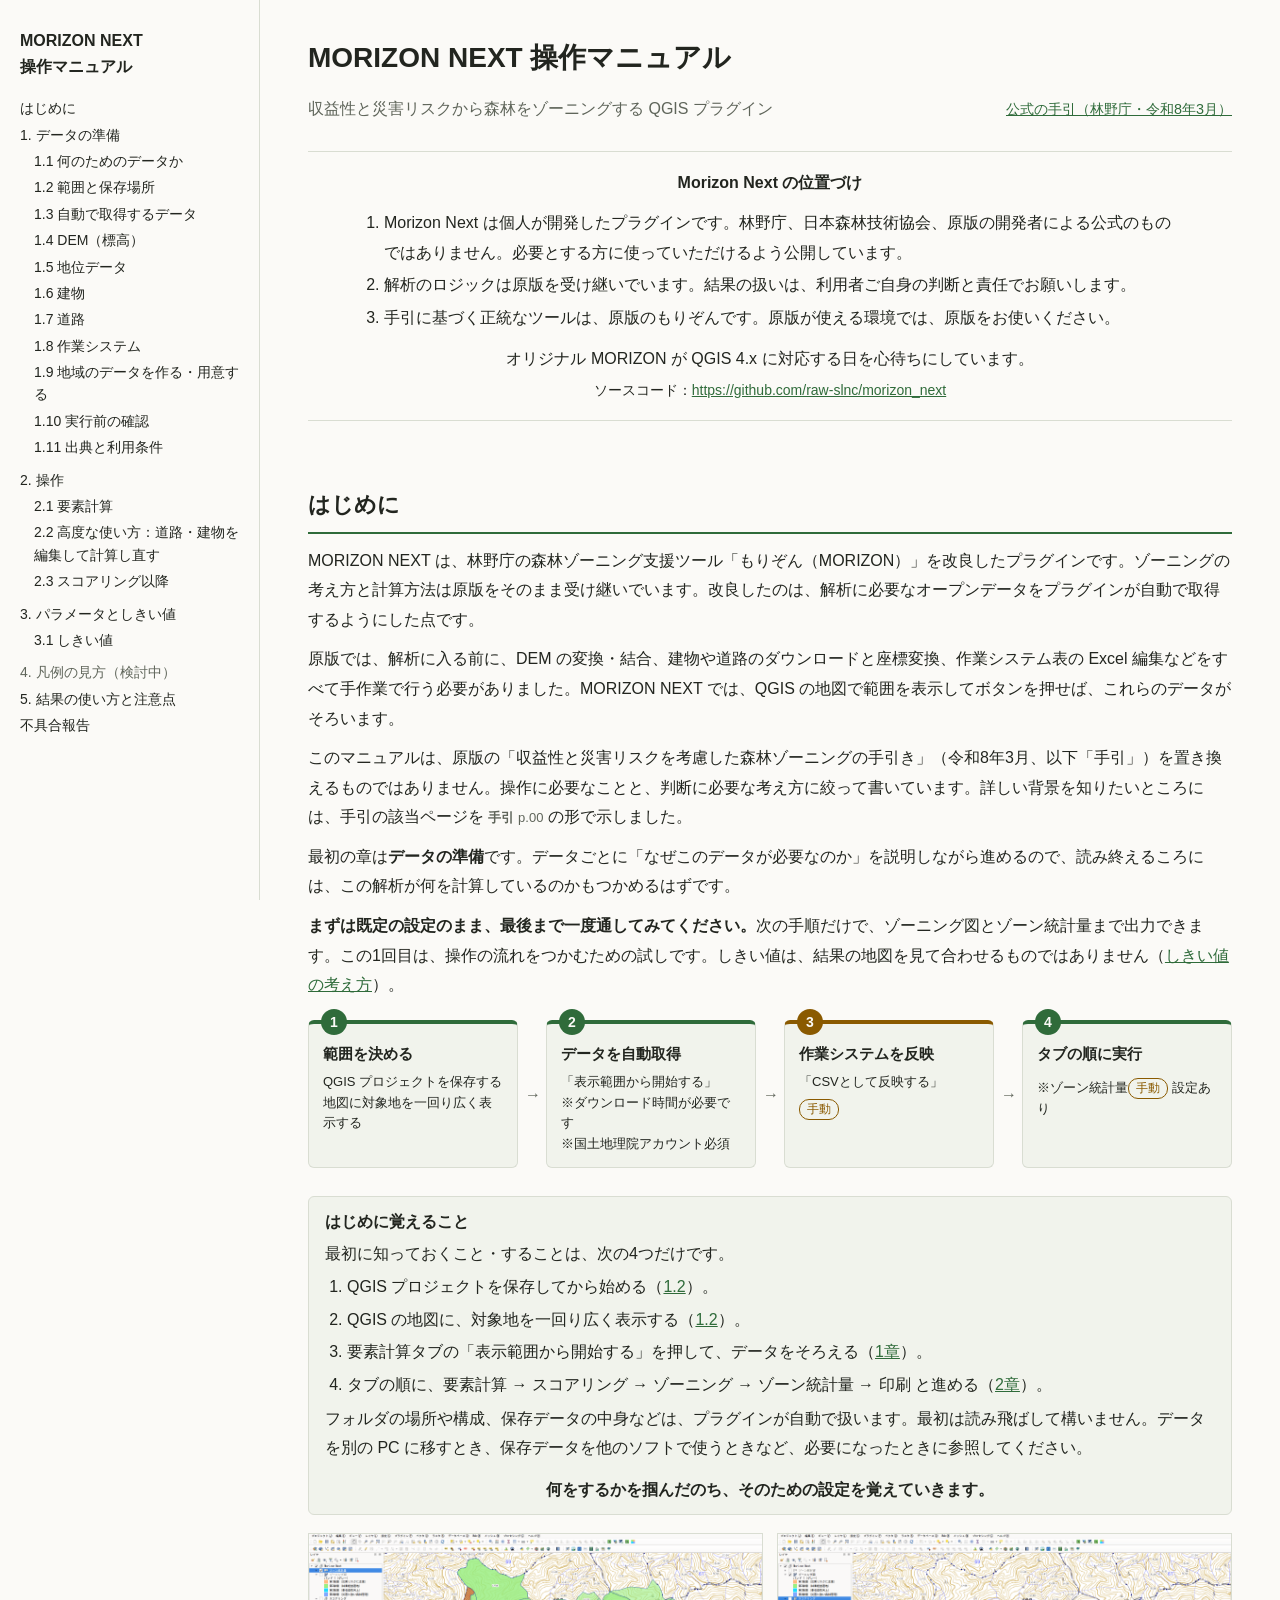
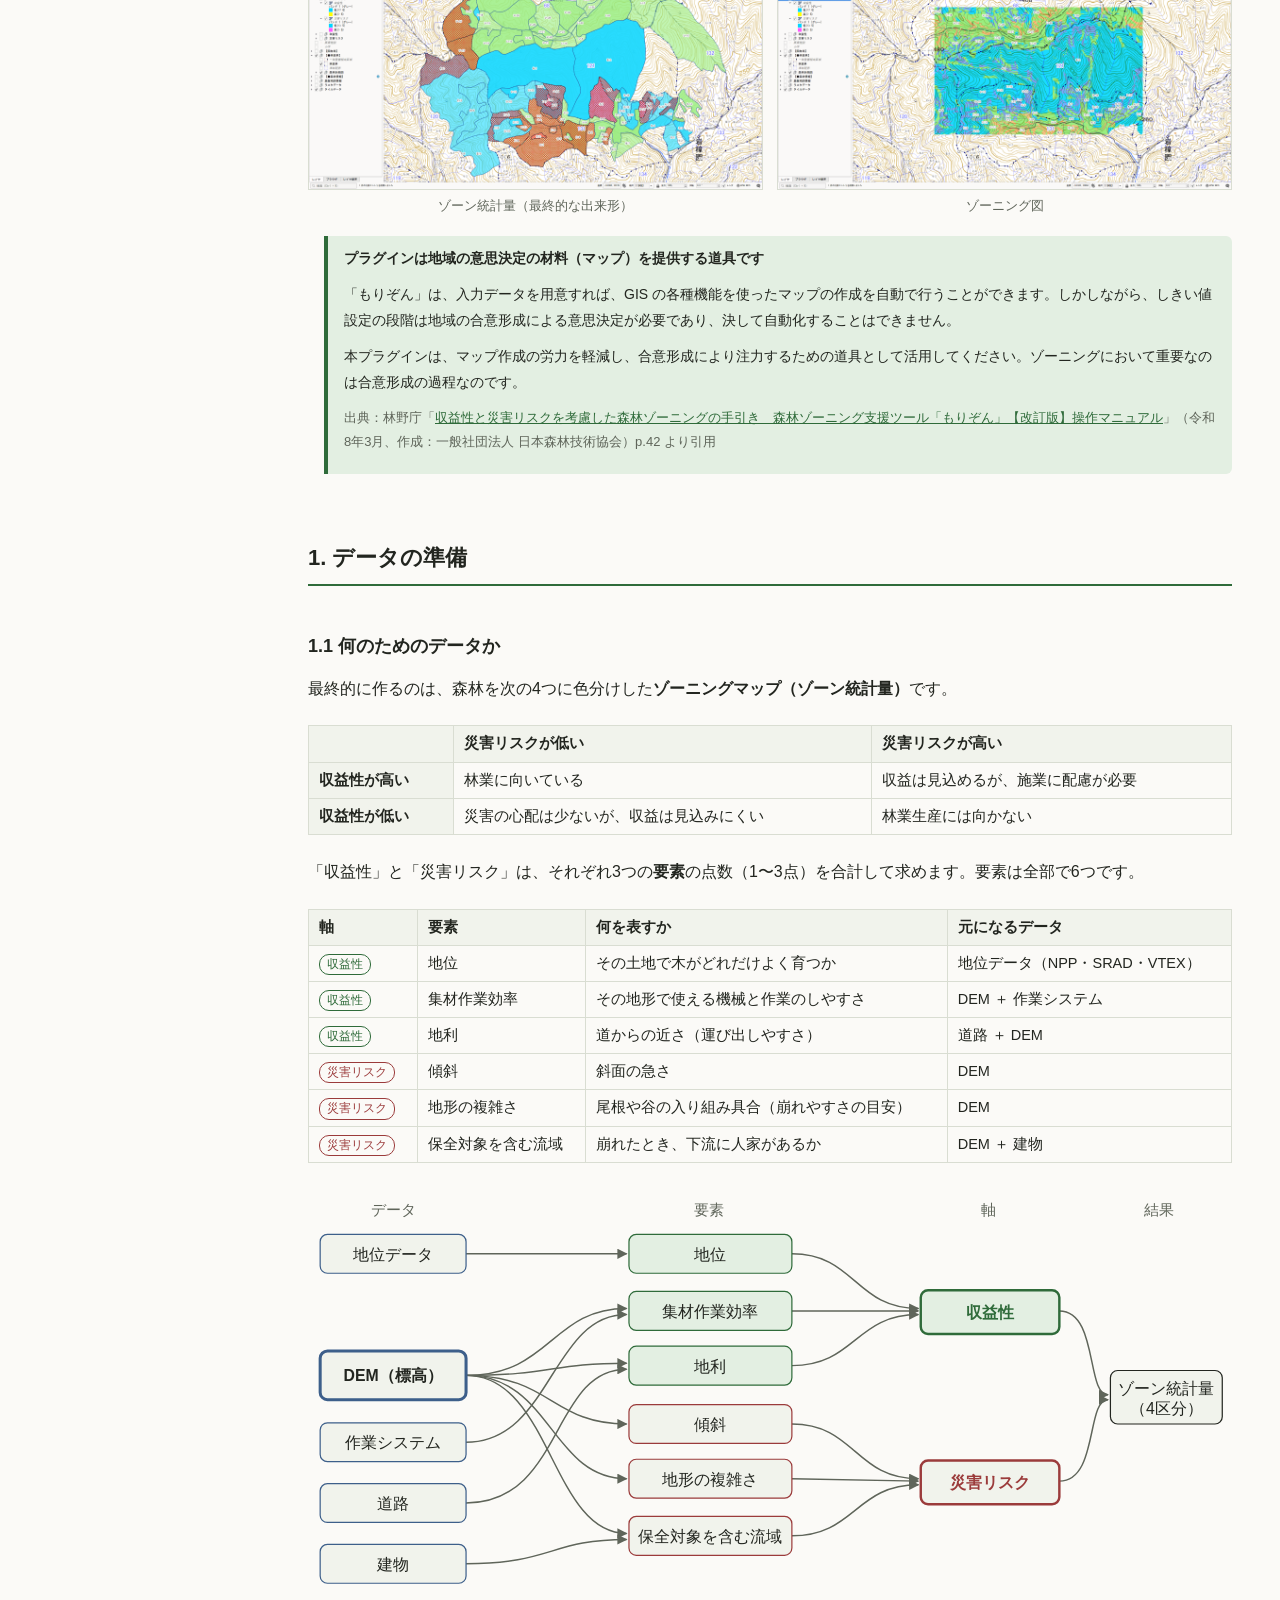
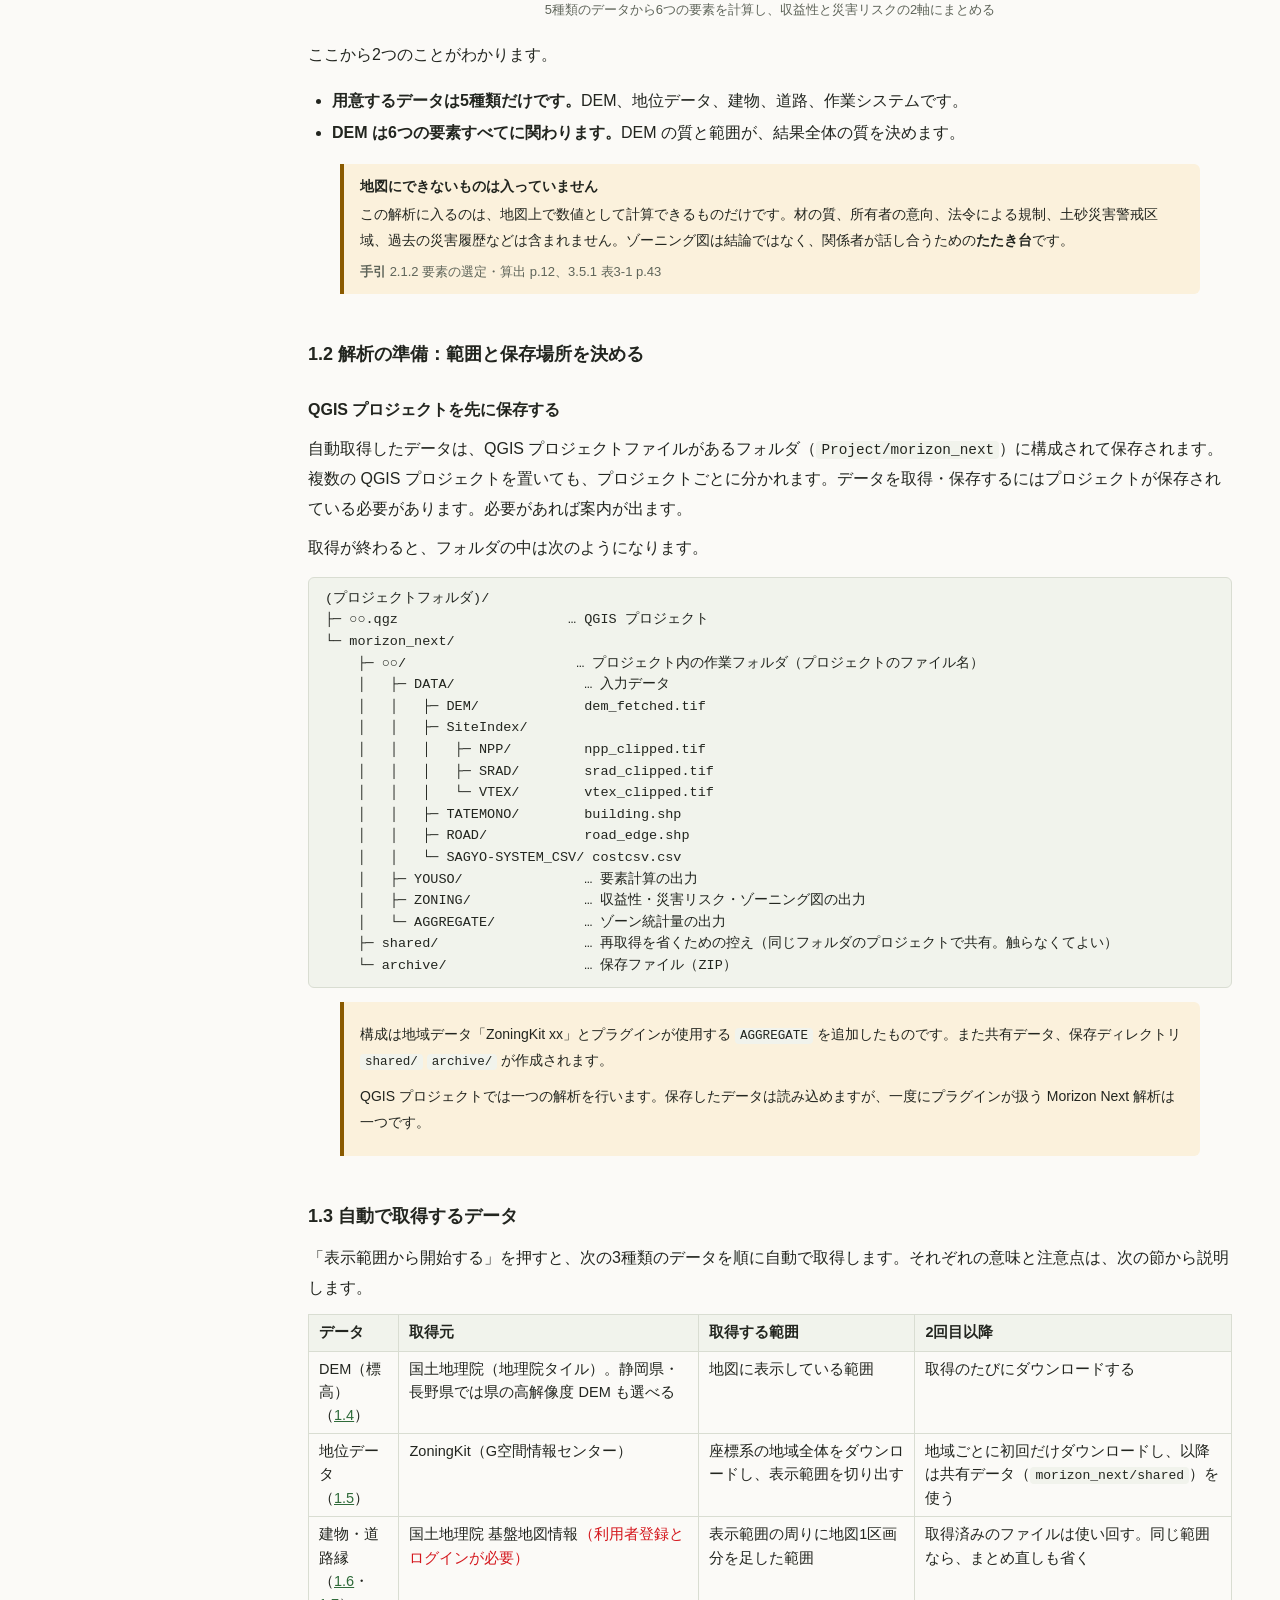
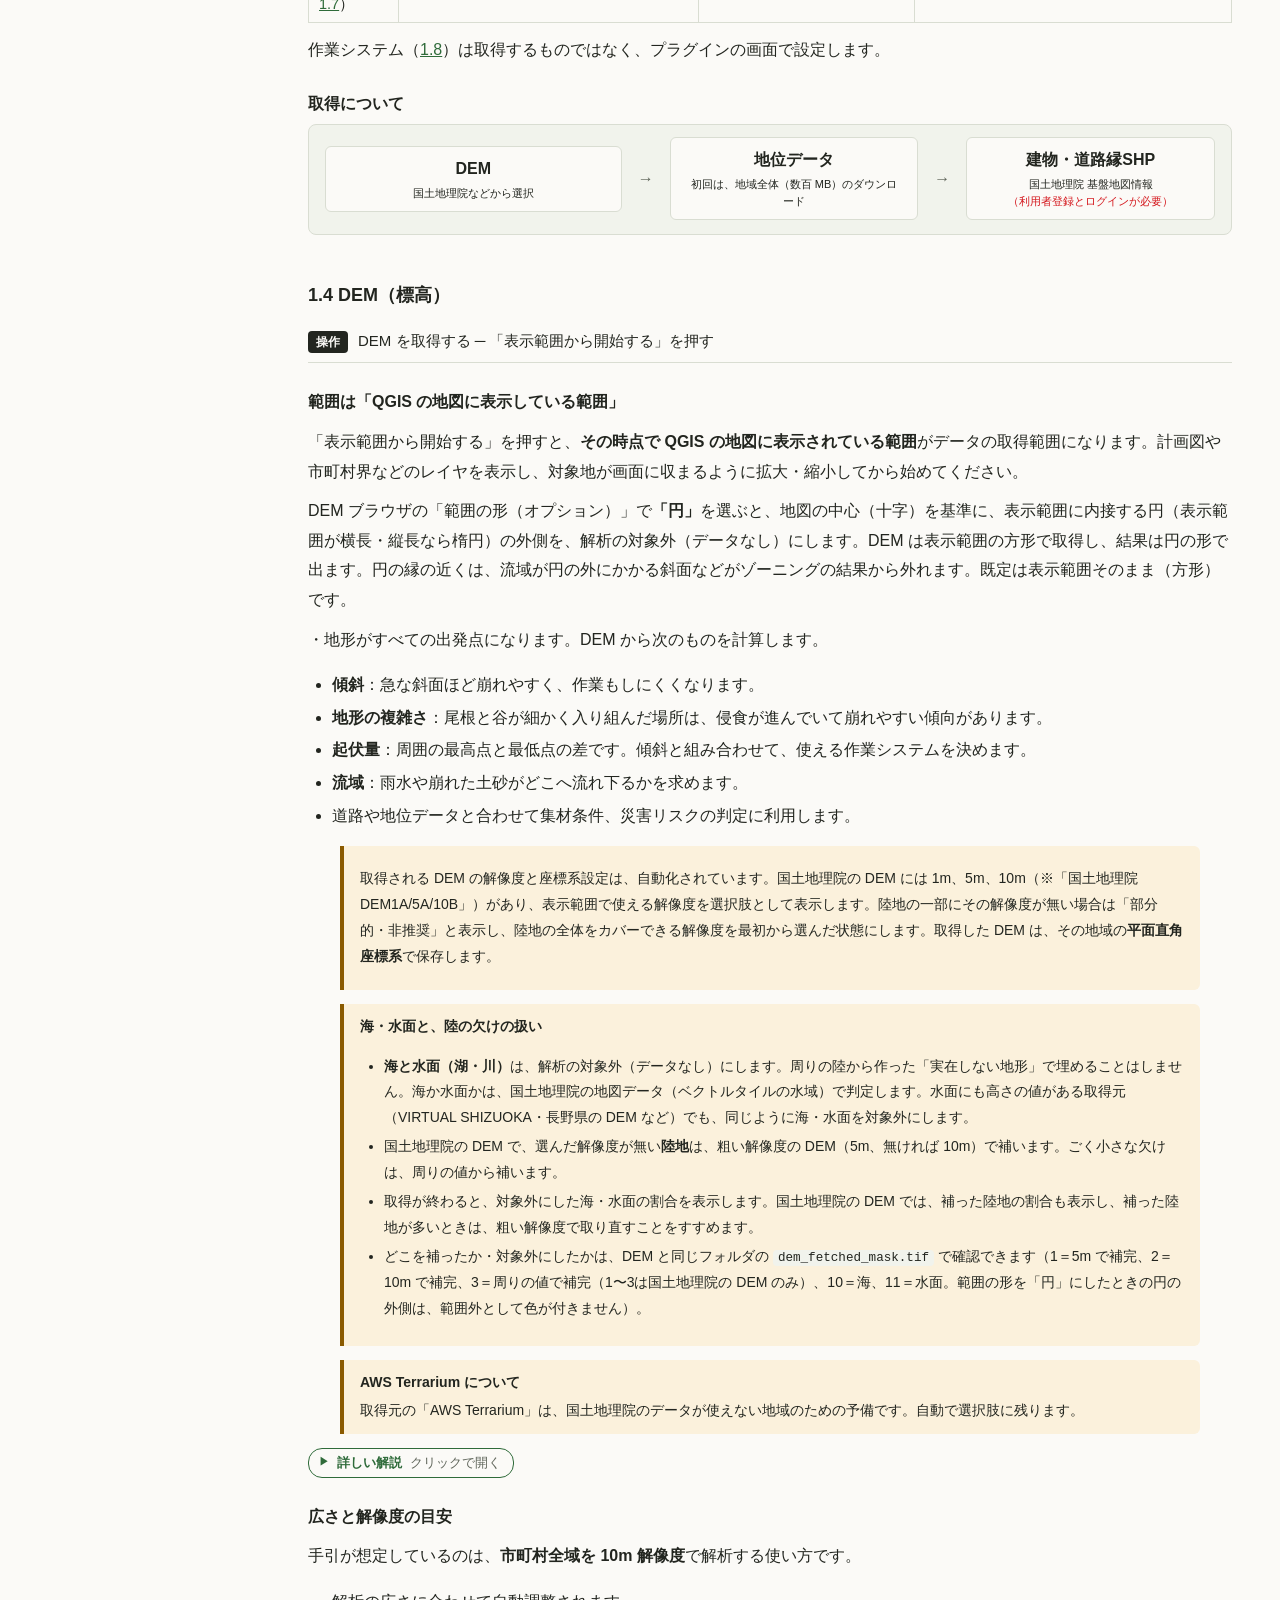
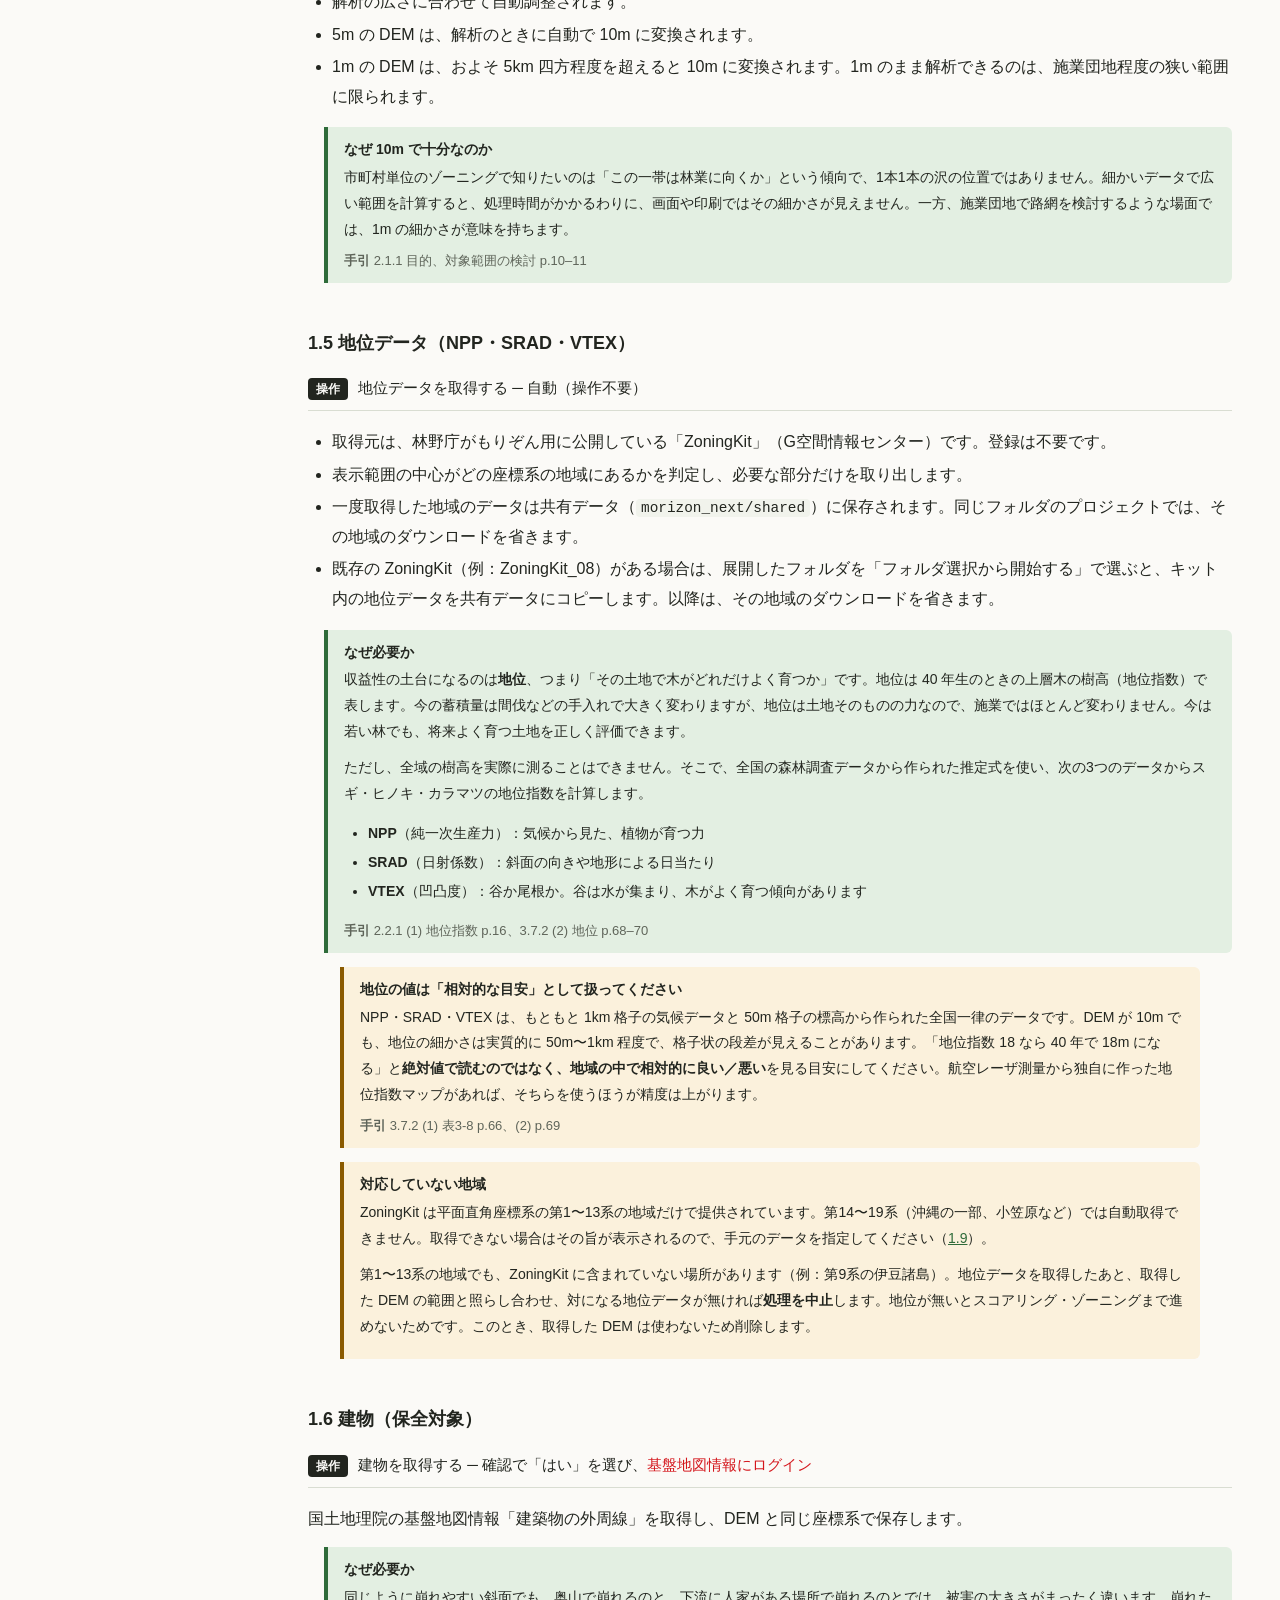
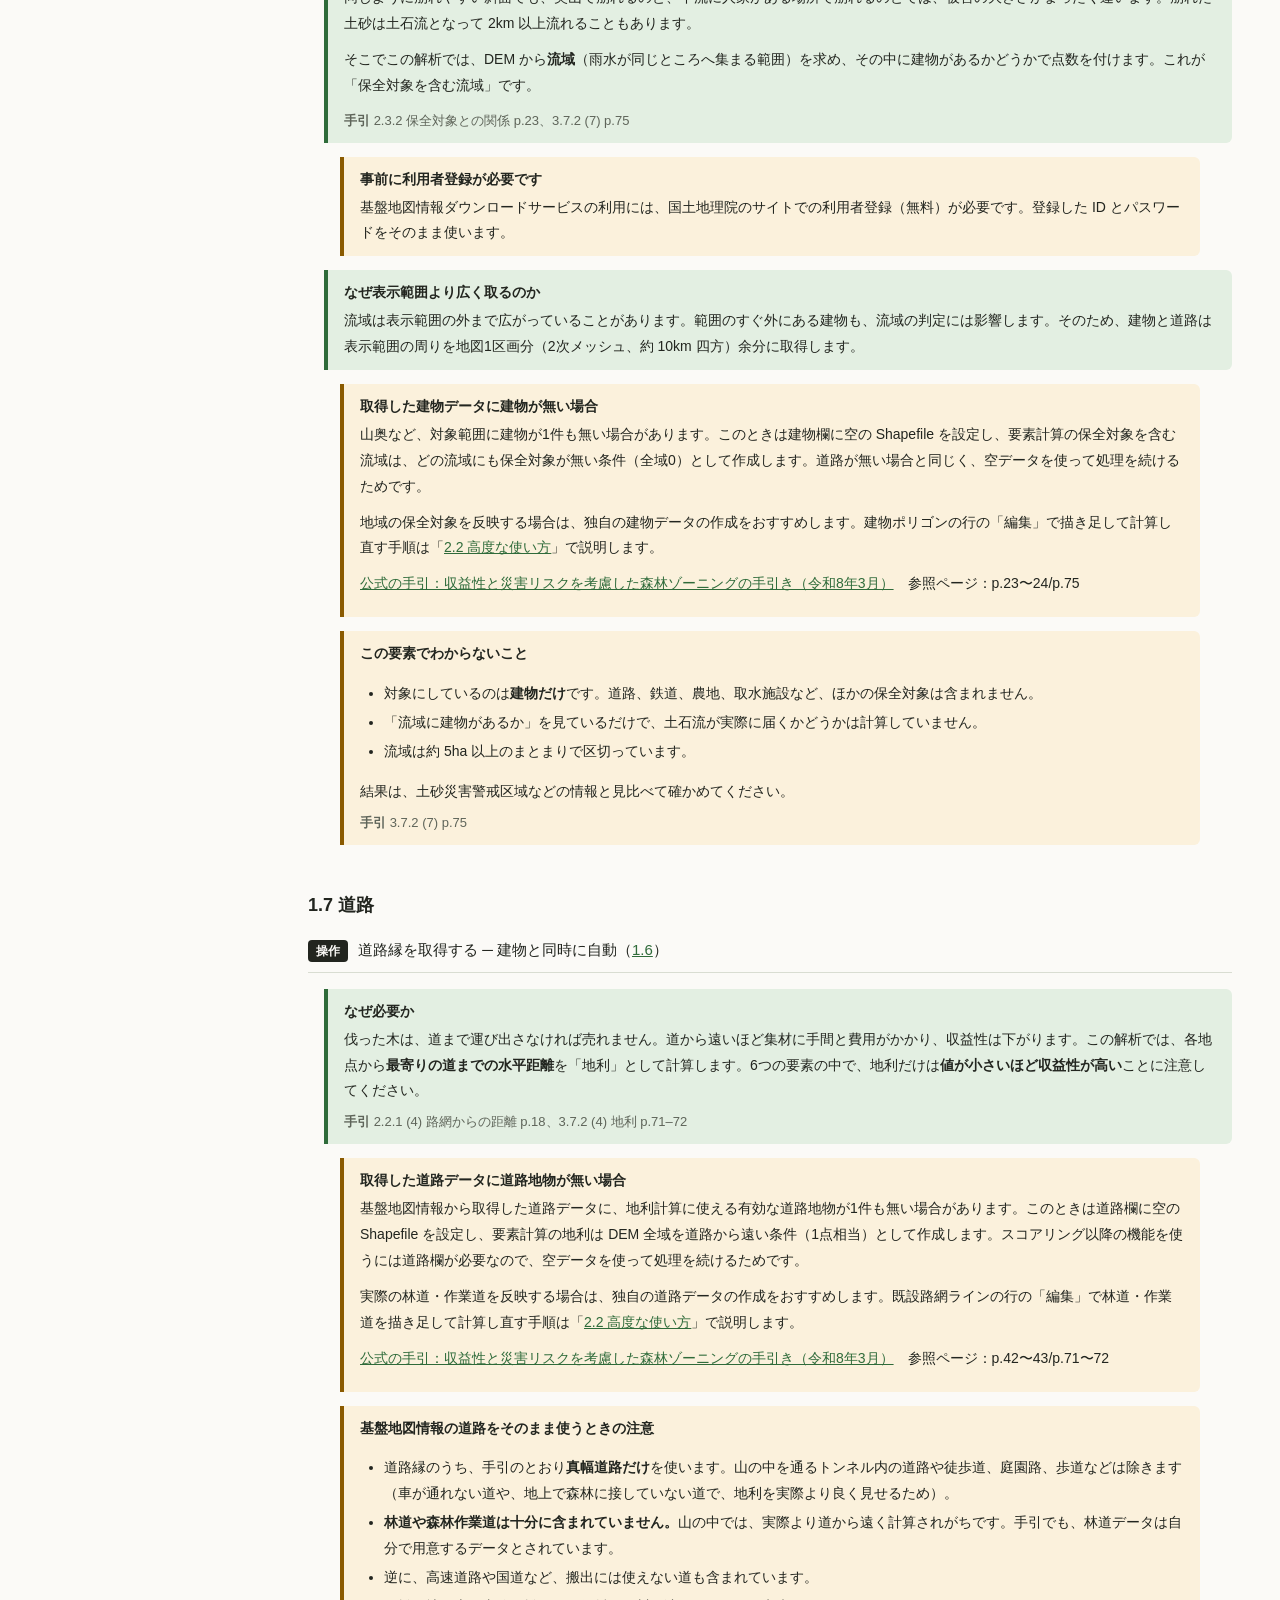
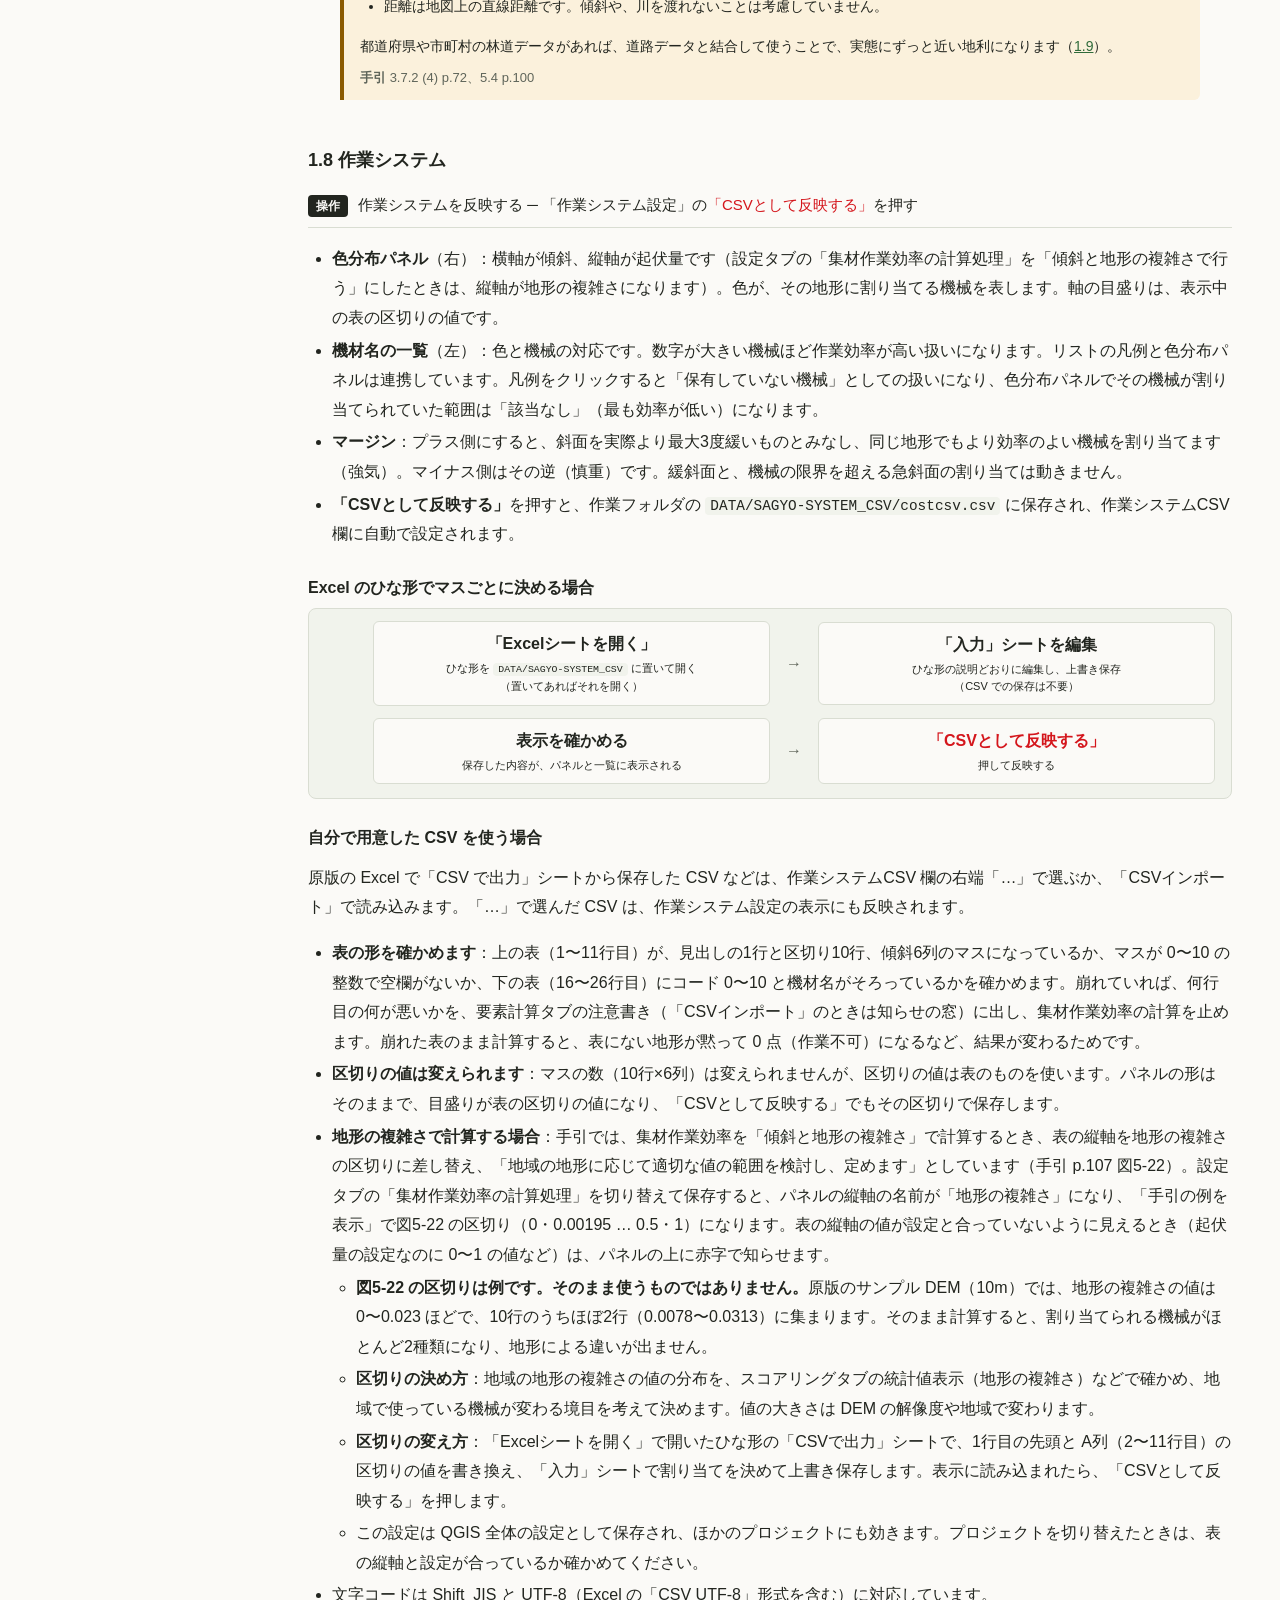
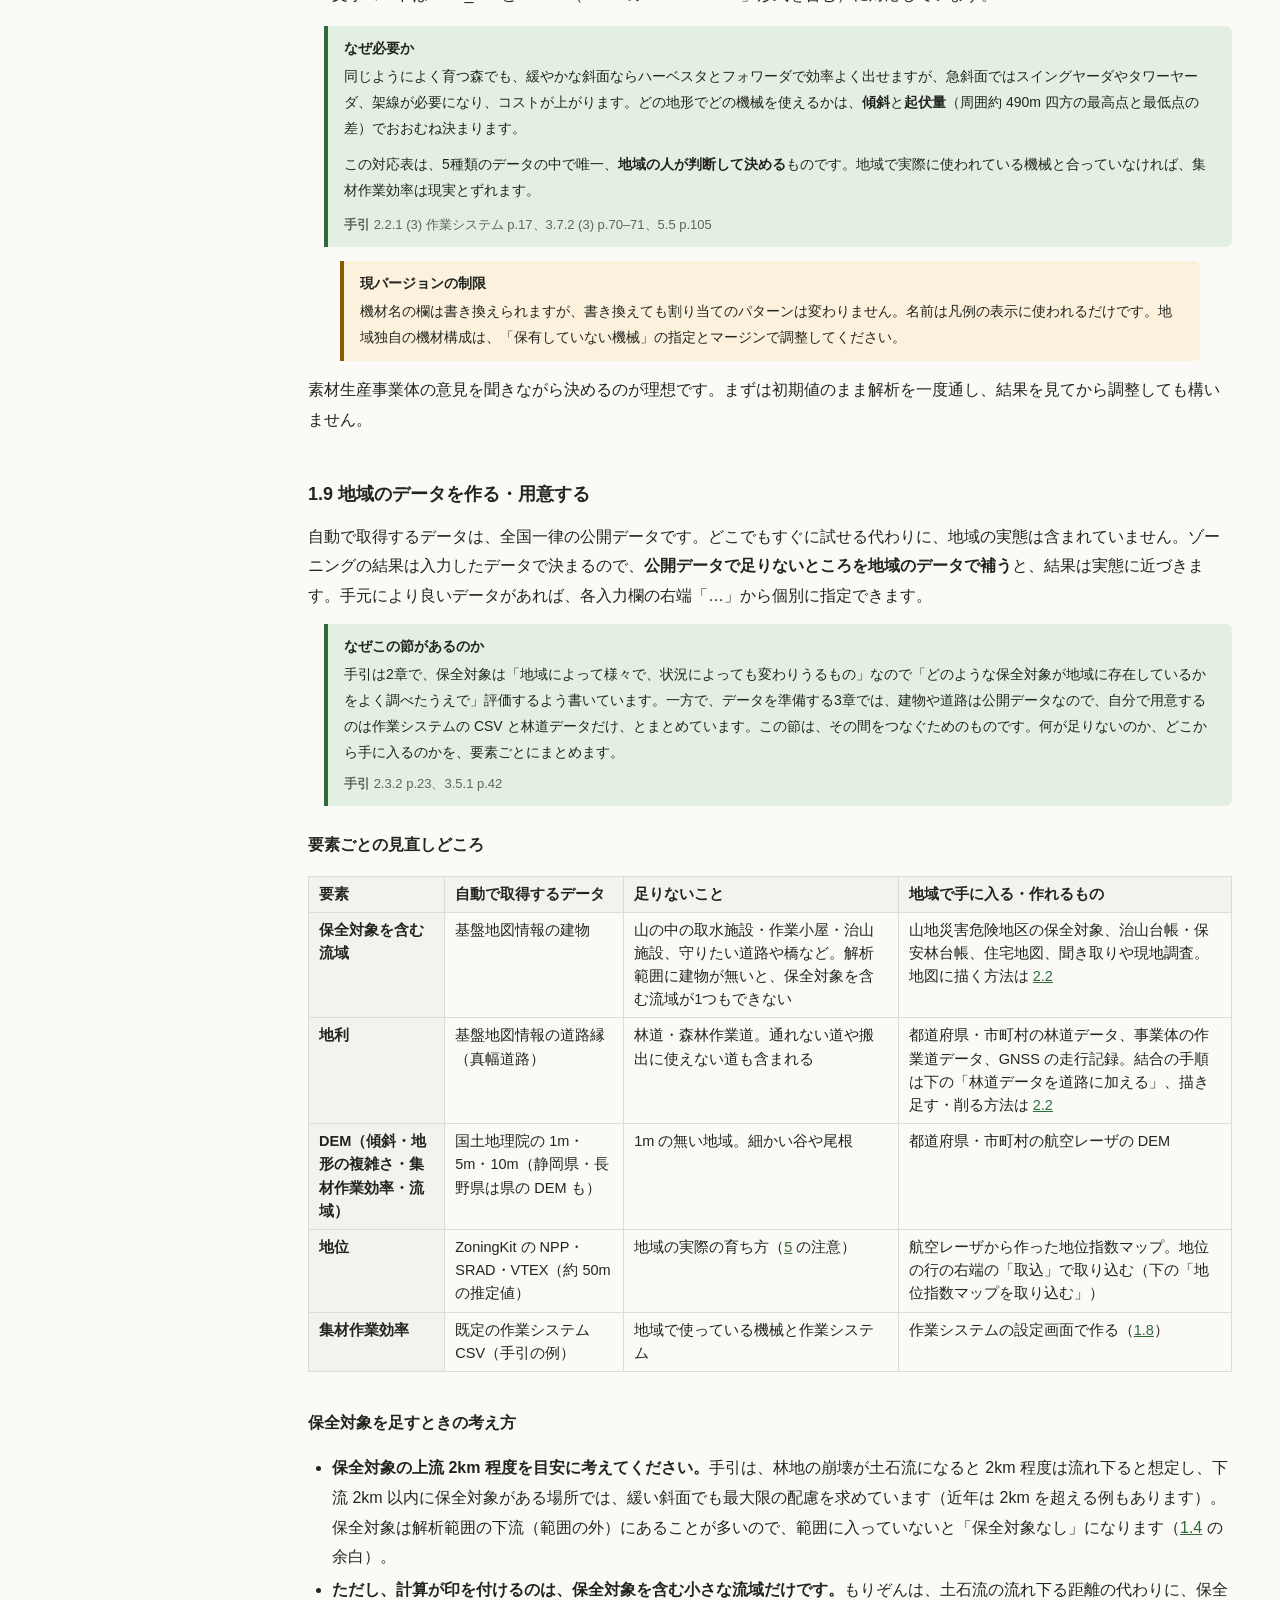
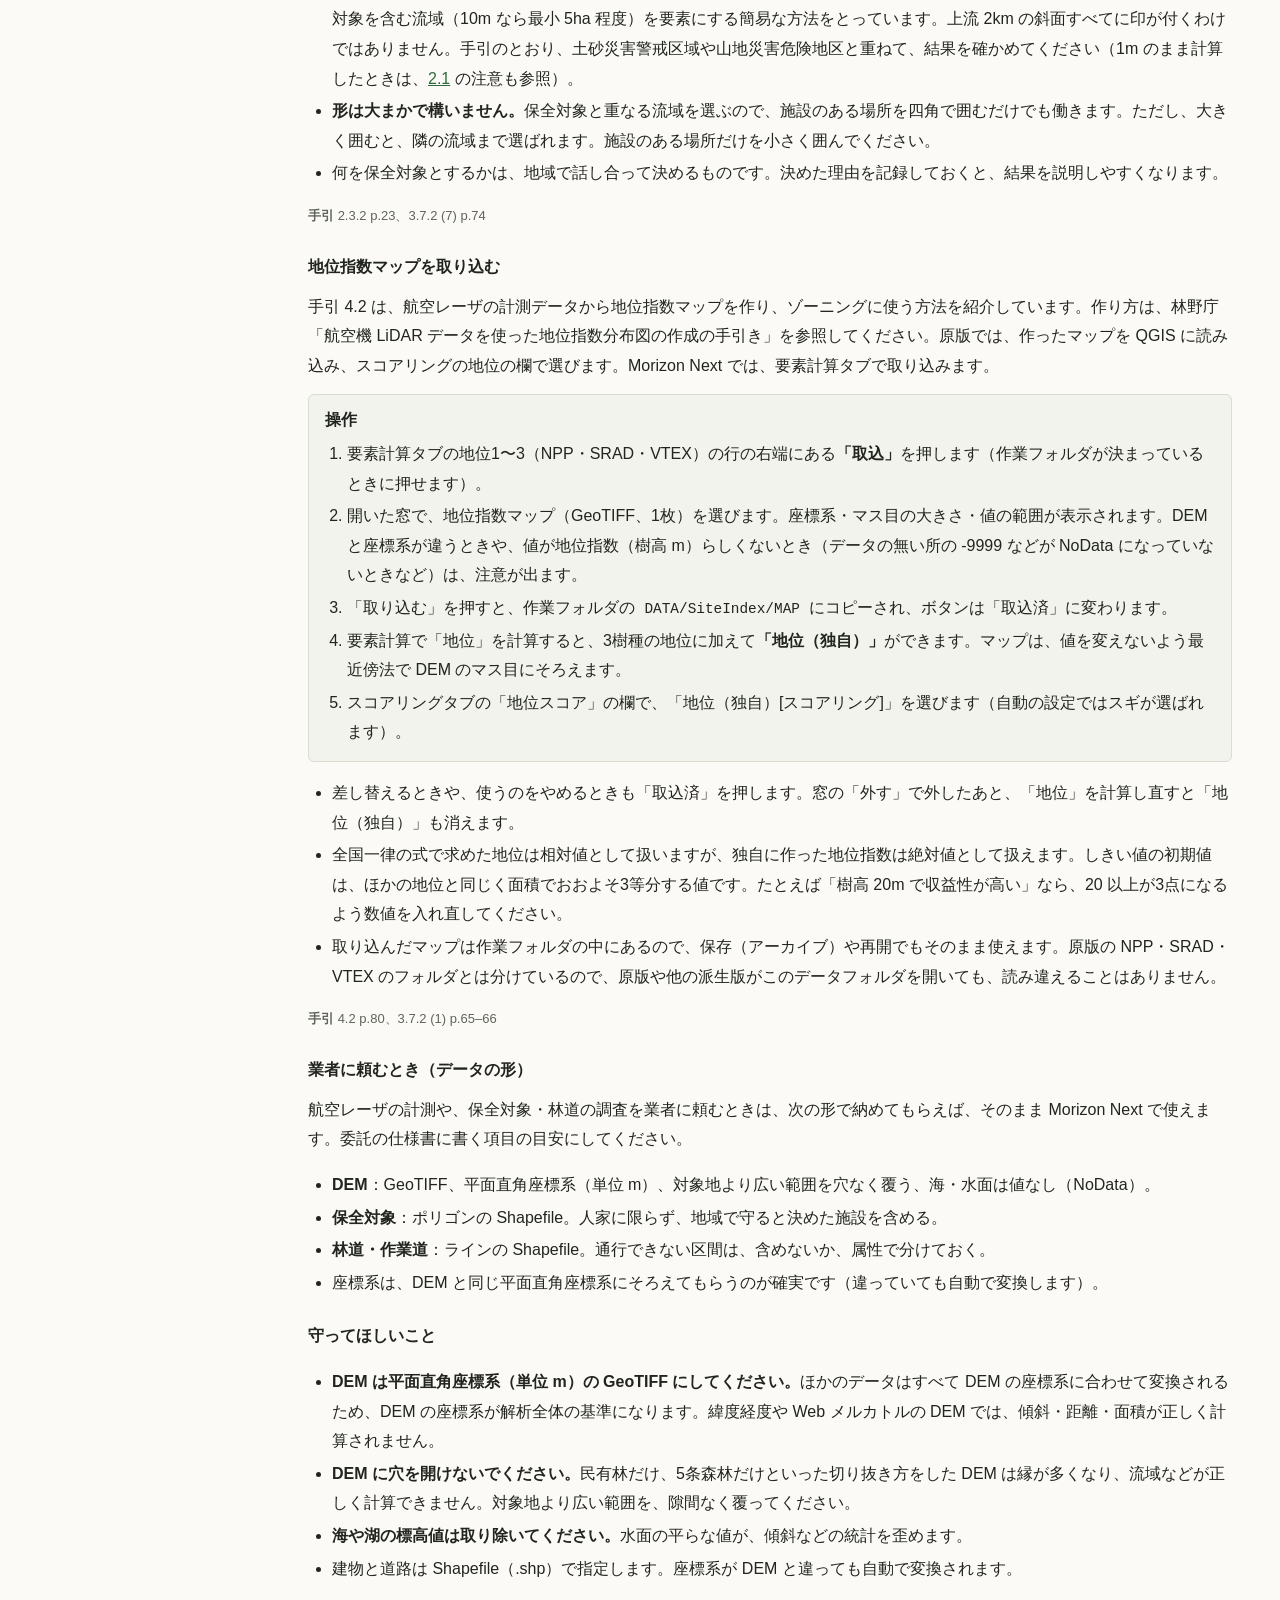
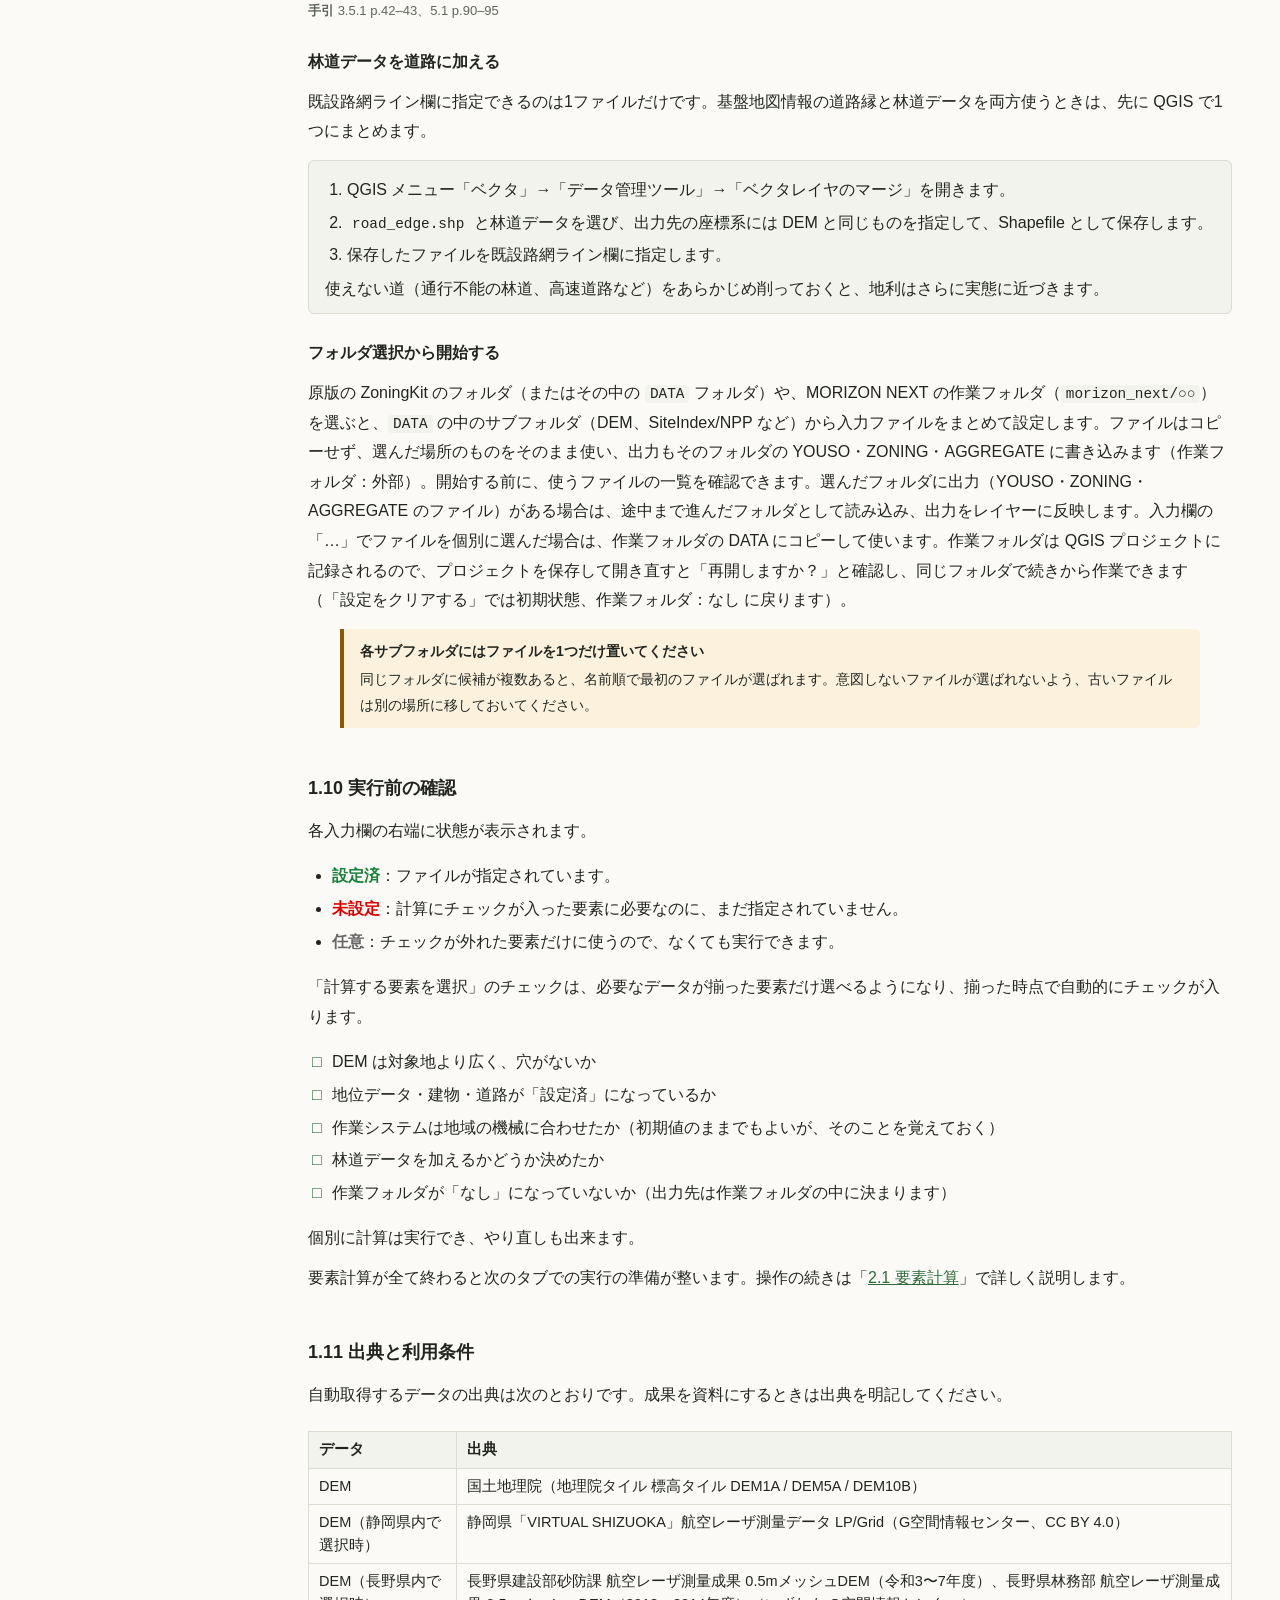
==== commit 7f869ee5: "0.1.5：地位指数マップの取込、マニュアル1.9の作り直し - 要素計算タブの地位の行に「取込」を追加。航空レーザから作った地位指数マップ（手引 4.2）を取り込み、「地位（独自）」として計算し、ス" ====
--- a/docs/manual.html
+++ b/docs/manual.html
@@ -220,7 +220,7 @@
         <li><a href="#data-building">1.6 建物</a></li>
         <li><a href="#data-road">1.7 道路</a></li>
         <li><a href="#data-costcsv">1.8 作業システム</a></li>
-        <li><a href="#data-own">1.9 自分でデータを用意する場合</a></li>
+        <li><a href="#data-own">1.9 地域のデータを作る・用意する</a></li>
         <li><a href="#data-check">1.10 実行前の確認</a></li>
         <li><a href="#data-credit">1.11 出典と利用条件</a></li>
       </ol>
@@ -684,8 +684,61 @@
 </section>
 
 <section id="data-own">
-<h3>1.9 自分でデータを用意する場合</h3>
-<p>航空レーザの DEM、独自の地位指数、林道データなど、手元により良いデータがあれば、各入力欄の右端「…」から個別に指定できます。</p>
+<h3>1.9 地域のデータを作る・用意する</h3>
+<p>自動で取得するデータは、全国一律の公開データです。どこでもすぐに試せる代わりに、地域の実態は含まれていません。ゾーニングの結果は入力したデータで決まるので、<strong>公開データで足りないところを地域のデータで補う</strong>と、結果は実態に近づきます。手元により良いデータがあれば、各入力欄の右端「…」から個別に指定できます。</p>
+
+<div class="why"><span class="label">なぜこの節があるのか</span>
+手引は2章で、保全対象は「地域によって様々で、状況によっても変わりうるもの」なので「どのような保全対象が地域に存在しているかをよく調べたうえで」評価するよう書いています。一方で、データを準備する3章では、建物や道路は公開データなので、自分で用意するのは作業システムの CSV と林道データだけ、とまとめています。この節は、その間をつなぐためのものです。何が足りないのか、どこから手に入るのかを、要素ごとにまとめます。
+<div class="ref">2.3.2 p.23、3.5.1 p.42</div>
+</div>
+
+<h4>要素ごとの見直しどころ</h4>
+<div class="table-wrap">
+<table>
+  <tr><th>要素</th><th>自動で取得するデータ</th><th>足りないこと</th><th>地域で手に入る・作れるもの</th></tr>
+  <tr><th>保全対象を含む流域</th><td>基盤地図情報の建物</td><td>山の中の取水施設・作業小屋・治山施設、守りたい道路や橋など。解析範囲に建物が無いと、保全対象を含む流域が1つもできない</td><td>山地災害危険地区の保全対象、治山台帳・保安林台帳、住宅地図、聞き取りや現地調査。地図に描く方法は <a href="#ops-edit-road">2.2</a></td></tr>
+  <tr><th>地利</th><td>基盤地図情報の道路縁（真幅道路）</td><td>林道・森林作業道。通れない道や搬出に使えない道も含まれる</td><td>都道府県・市町村の林道データ、事業体の作業道データ、GNSS の走行記録。結合の手順は下の「林道データを道路に加える」、描き足す・削る方法は <a href="#ops-edit-road">2.2</a></td></tr>
+  <tr><th>DEM（傾斜・地形の複雑さ・集材作業効率・流域）</th><td>国土地理院の 1m・5m・10m（静岡県・長野県は県の DEM も）</td><td>1m の無い地域。細かい谷や尾根</td><td>都道府県・市町村の航空レーザの DEM</td></tr>
+  <tr><th>地位</th><td>ZoningKit の NPP・SRAD・VTEX（約 50m の推定値）</td><td>地域の実際の育ち方（<a href="#usage">5</a> の注意）</td><td>航空レーザから作った地位指数マップ。地位の行の右端の「取込」で取り込む（下の「地位指数マップを取り込む」）</td></tr>
+  <tr><th>集材作業効率</th><td>既定の作業システム CSV（手引の例）</td><td>地域で使っている機械と作業システム</td><td>作業システムの設定画面で作る（<a href="#data-costcsv">1.8</a>）</td></tr>
+</table>
+</div>
+
+<h4>保全対象を足すときの考え方</h4>
+<ul>
+  <li><strong>保全対象の上流 2km 程度を目安に考えてください。</strong>手引は、林地の崩壊が土石流になると 2km 程度は流れ下ると想定し、下流 2km 以内に保全対象がある場所では、緩い斜面でも最大限の配慮を求めています（近年は 2km を超える例もあります）。保全対象は解析範囲の下流（範囲の外）にあることが多いので、範囲に入っていないと「保全対象なし」になります（<a href="#data-dem">1.4</a> の余白）。</li>
+  <li><strong>ただし、計算が印を付けるのは、保全対象を含む小さな流域だけです。</strong>もりぞんは、土石流の流れ下る距離の代わりに、保全対象を含む流域（10m なら最小 5ha 程度）を要素にする簡易な方法をとっています。上流 2km の斜面すべてに印が付くわけではありません。手引のとおり、土砂災害警戒区域や山地災害危険地区と重ねて、結果を確かめてください（1m のまま計算したときは、<a href="#ops-elements">2.1</a> の注意も参照）。</li>
+  <li><strong>形は大まかで構いません。</strong>保全対象と重なる流域を選ぶので、施設のある場所を四角で囲むだけでも働きます。ただし、大きく囲むと、隣の流域まで選ばれます。施設のある場所だけを小さく囲んでください。</li>
+  <li>何を保全対象とするかは、地域で話し合って決めるものです。決めた理由を記録しておくと、結果を説明しやすくなります。</li>
+</ul>
+<div class="ref">2.3.2 p.23、3.7.2 (7) p.74</div>
+
+<h4>地位指数マップを取り込む</h4>
+<p>手引 4.2 は、航空レーザの計測データから地位指数マップを作り、ゾーニングに使う方法を紹介しています。作り方は、林野庁「航空機 LiDAR データを使った地位指数分布図の作成の手引き」を参照してください。原版では、作ったマップを QGIS に読み込み、スコアリングの地位の欄で選びます。Morizon Next では、要素計算タブで取り込みます。</p>
+<div class="how"><span class="label">操作</span>
+<ol>
+  <li>要素計算タブの地位1〜3（NPP・SRAD・VTEX）の行の右端にある<strong>「取込」</strong>を押します（作業フォルダが決まっているときに押せます）。</li>
+  <li>開いた窓で、地位指数マップ（GeoTIFF、1枚）を選びます。座標系・マス目の大きさ・値の範囲が表示されます。DEM と座標系が違うときや、値が地位指数（樹高 m）らしくないとき（データの無い所の -9999 などが NoData になっていないときなど）は、注意が出ます。</li>
+  <li>「取り込む」を押すと、作業フォルダの <span class="path">DATA/SiteIndex/MAP</span> にコピーされ、ボタンは「取込済」に変わります。</li>
+  <li>要素計算で「地位」を計算すると、3樹種の地位に加えて<strong>「地位（独自）」</strong>ができます。マップは、値を変えないよう最近傍法で DEM のマス目にそろえます。</li>
+  <li>スコアリングタブの「地位スコア」の欄で、「地位（独自）[スコアリング]」を選びます（自動の設定ではスギが選ばれます）。</li>
+</ol>
+</div>
+<ul>
+  <li>差し替えるときや、使うのをやめるときも「取込済」を押します。窓の「外す」で外したあと、「地位」を計算し直すと「地位（独自）」も消えます。</li>
+  <li>全国一律の式で求めた地位は相対値として扱いますが、独自に作った地位指数は絶対値として扱えます。しきい値の初期値は、ほかの地位と同じく面積でおおよそ3等分する値です。たとえば「樹高 20m で収益性が高い」なら、20 以上が3点になるよう数値を入れ直してください。</li>
+  <li>取り込んだマップは作業フォルダの中にあるので、保存（アーカイブ）や再開でもそのまま使えます。原版の NPP・SRAD・VTEX のフォルダとは分けているので、原版や他の派生版がこのデータフォルダを開いても、読み違えることはありません。</li>
+</ul>
+<div class="ref">4.2 p.80、3.7.2 (1) p.65–66</div>
+
+<h4>業者に頼むとき（データの形）</h4>
+<p>航空レーザの計測や、保全対象・林道の調査を業者に頼むときは、次の形で納めてもらえば、そのまま Morizon Next で使えます。委託の仕様書に書く項目の目安にしてください。</p>
+<ul>
+  <li><strong>DEM</strong>：GeoTIFF、平面直角座標系（単位 m）、対象地より広い範囲を穴なく覆う、海・水面は値なし（NoData）。</li>
+  <li><strong>保全対象</strong>：ポリゴンの Shapefile。人家に限らず、地域で守ると決めた施設を含める。</li>
+  <li><strong>林道・作業道</strong>：ラインの Shapefile。通行できない区間は、含めないか、属性で分けておく。</li>
+  <li>座標系は、DEM と同じ平面直角座標系にそろえてもらうのが確実です（違っていても自動で変換します）。</li>
+</ul>
 
 <h4>守ってほしいこと</h4>
 <ul>
@@ -805,13 +858,20 @@
 
 <div class="note"><span class="label">DEM の細かさと計算の関係</span>
 要素計算は、原版と同じく 10m 格子を基本にしています。5m の DEM は常に、1m の DEM も範囲が約 25km²（5km 四方）を超えると、計算の前に 10m へまとめ直します。細かい DEM ほど結果が良くなるとは限りません（<a href="#data-dem">1.4</a>）。
+<p><strong>1m のまま計算するとき（狭い範囲）</strong>は、次の要素の意味が 10m のときと変わります。流域や周りの範囲の大きさを、原版と同じく「マス目の数」で決めているためです。</p>
+<ul>
+  <li><strong>保全対象を含む流域</strong>：流域の最小の大きさは 500 マス（10m なら 5ha、1m なら 0.05ha）。1m では流域が細かく分かれ、保全対象を含む流域は建物のすぐ周りの狭い範囲になります。</li>
+  <li><strong>起伏量・地形の複雑さ</strong>：周りの 49 マス四方（10m なら約 490m、1m なら約 49m）を見ます。1m では、もっと狭い範囲の起伏や凹凸を表します。</li>
+</ul>
+<p>手引のしきい値の目安は 10m を前提にしています。1m のまま計算した結果は、10m の結果や手引の例とそのまま比べず、施業団地の中の細かな違いを見るものとして扱ってください。</p>
+<div class="ref">5.1 p.95（流域の最小サイズ 5ha 相当）</div>
 </div>
 </section>
 
 <section id="ops-edit-road">
 <h3>2.2 高度な使い方：道路・建物を編集して計算し直す</h3>
 <div class="why"><span class="label">なぜ行うか</span>
-基盤地図情報の道路には、林道や森林作業道が十分に含まれていない一方、高速道路や国道のように搬出に使えない道や、通れない林道も含まれています（<a href="#data-road">1.7</a>）。<strong>使えない道を削り、計画中の路網を描き足して</strong>から地利を計算し直すと、計画した路網で収益性がどう変わるかを確かめられます。建物も同じ手順で、保全対象を足したり削ったりできます。
+基盤地図情報の道路には、林道や森林作業道が十分に含まれていない一方、高速道路や国道のように搬出に使えない道や、通れない林道も含まれています（<a href="#data-road">1.7</a>）。<strong>使えない道を削り、計画中の路網を描き足して</strong>から地利を計算し直すと、計画した路網で収益性がどう変わるかを確かめられます。建物も同じ手順で、保全対象を足したり削ったりできます。何を描き足すとよいか、どこから情報を得るかは <a href="#data-own">1.9</a> にまとめています。
 <div class="ref">3.7.2 (4) p.71–72、5.4 p.100–105</div>
 </div>
 
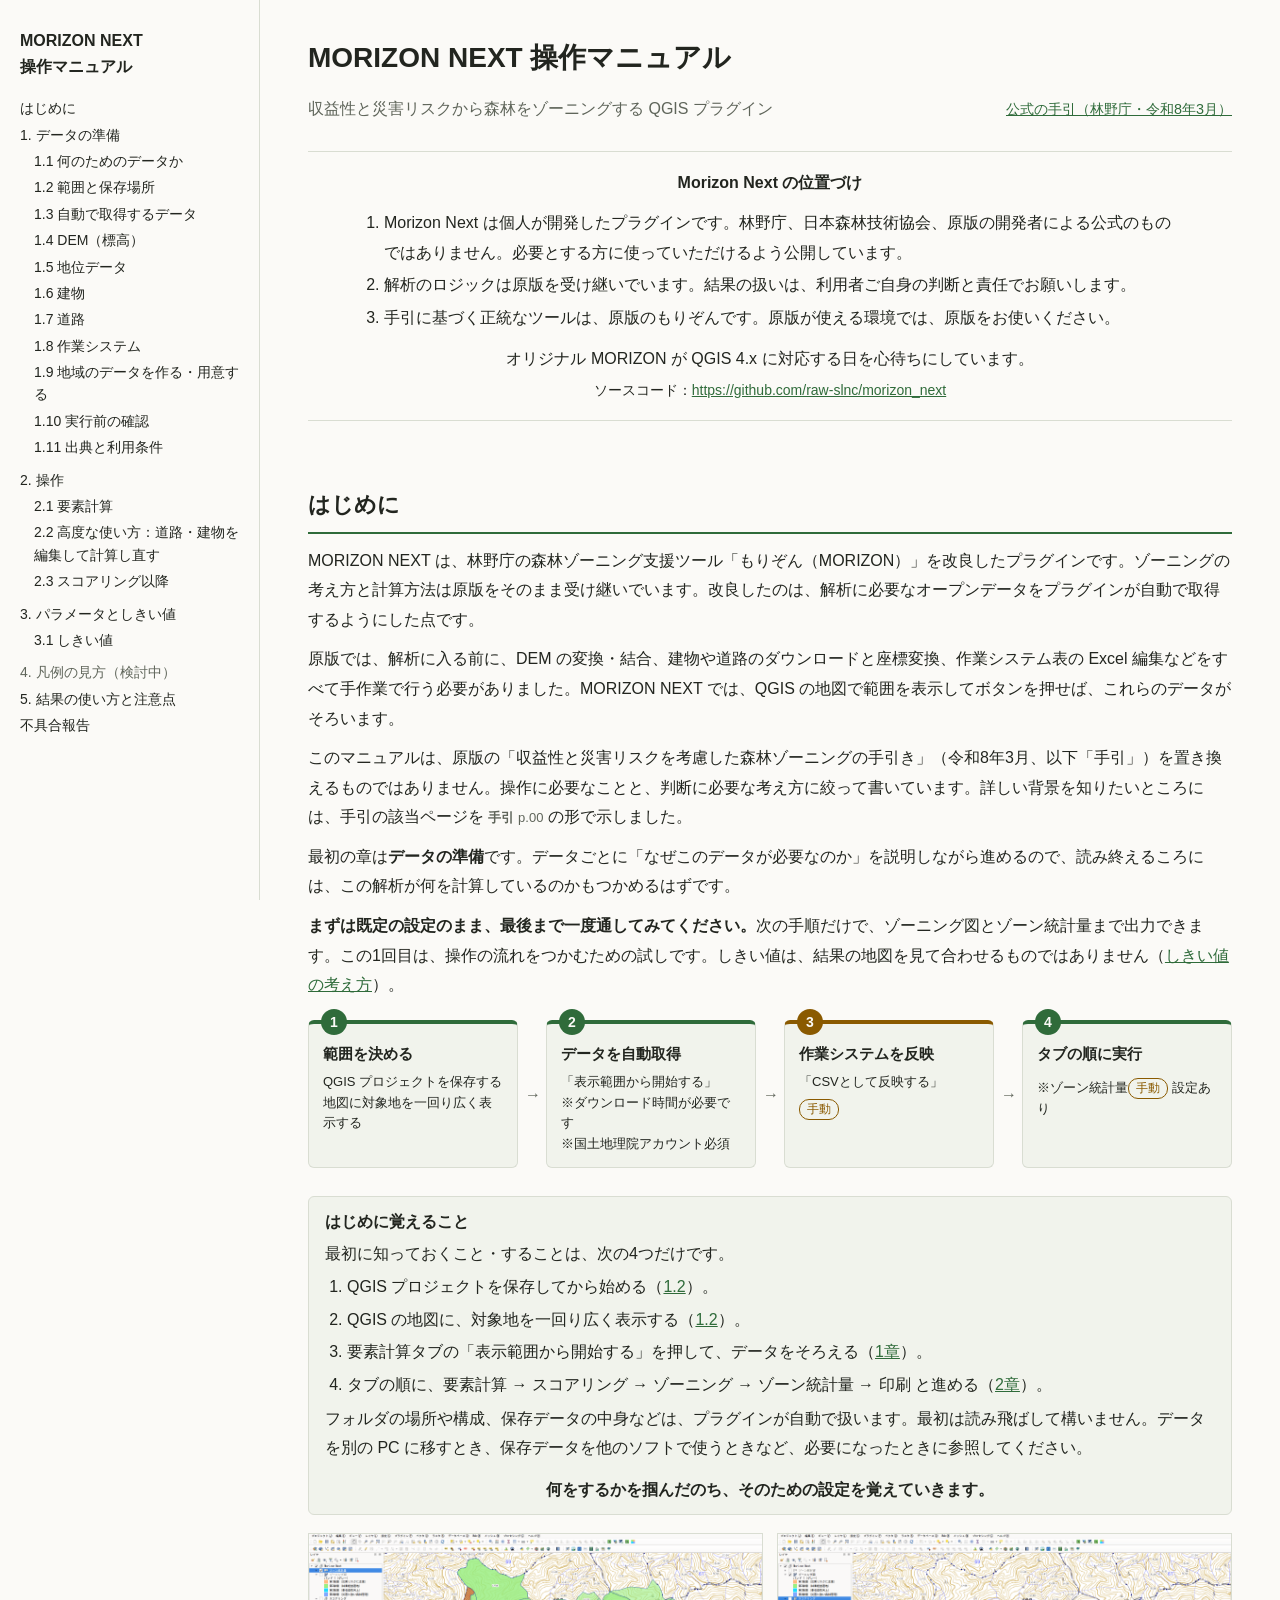
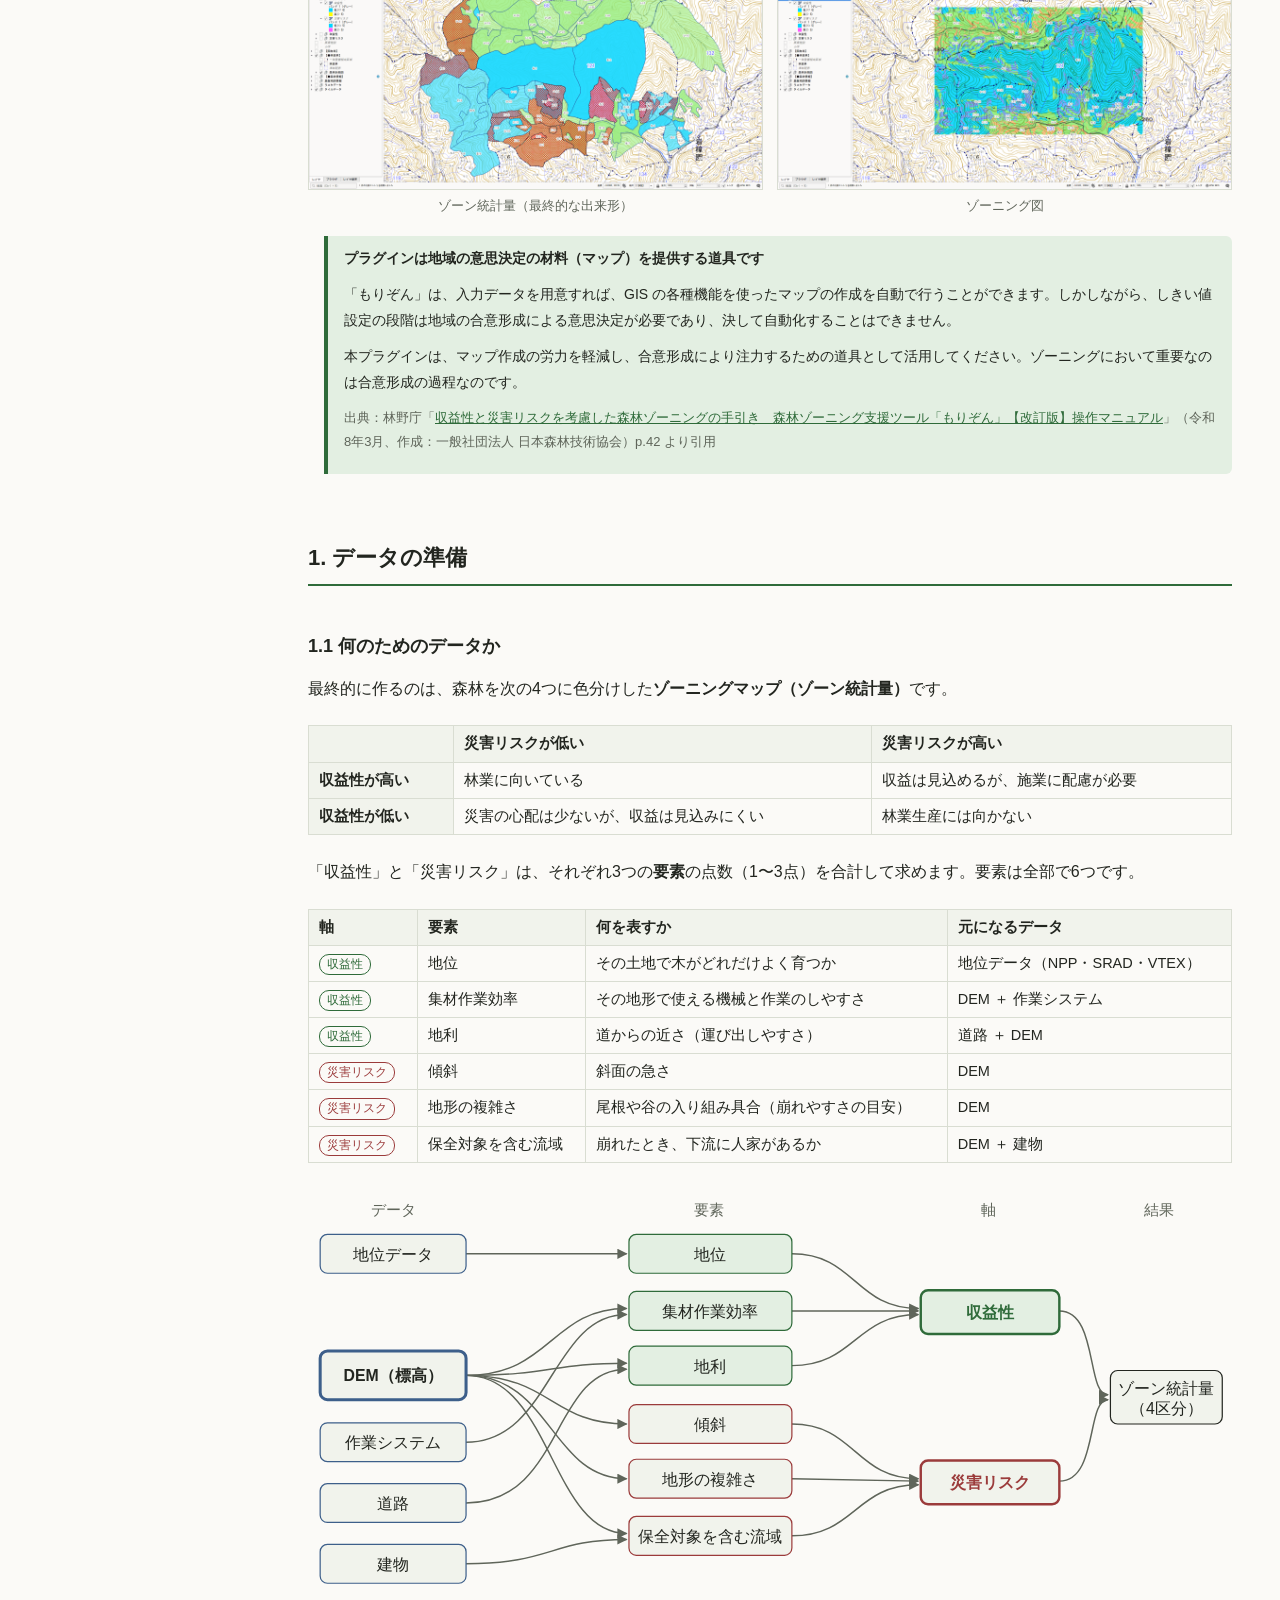
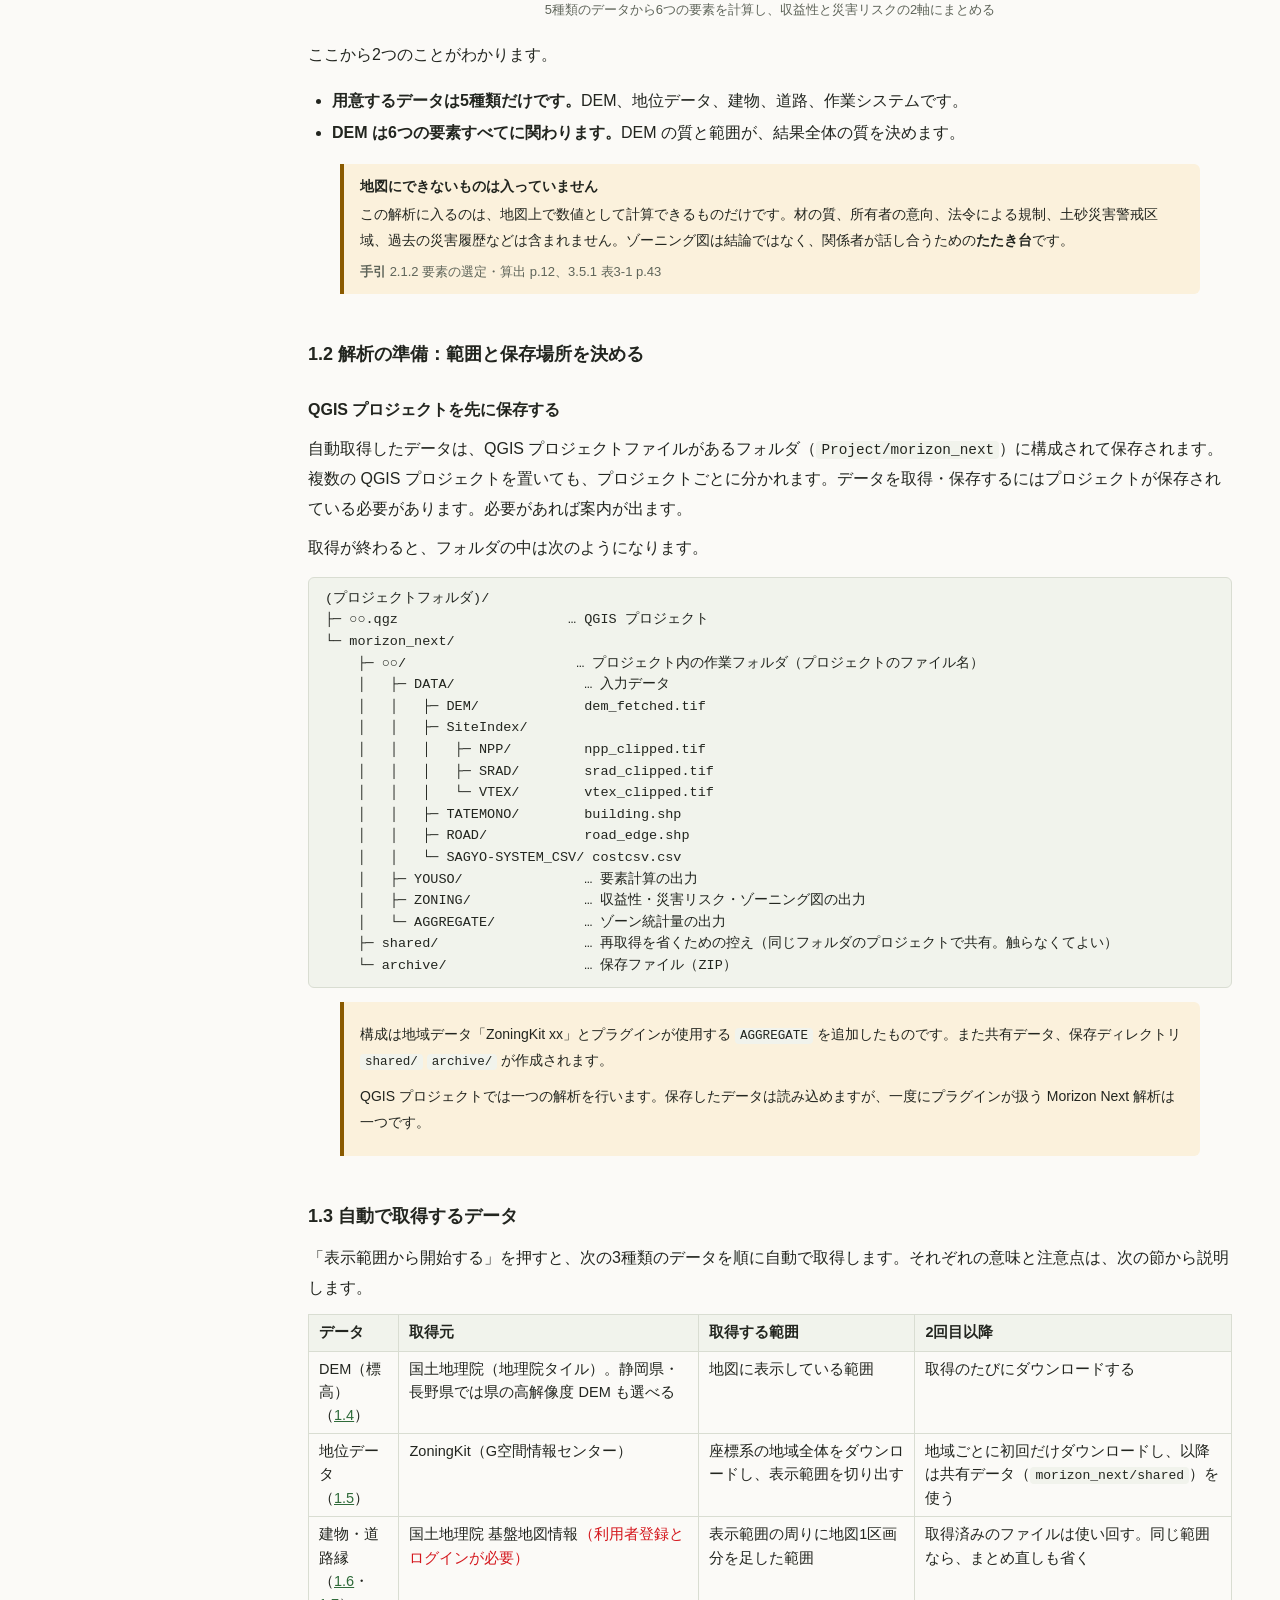
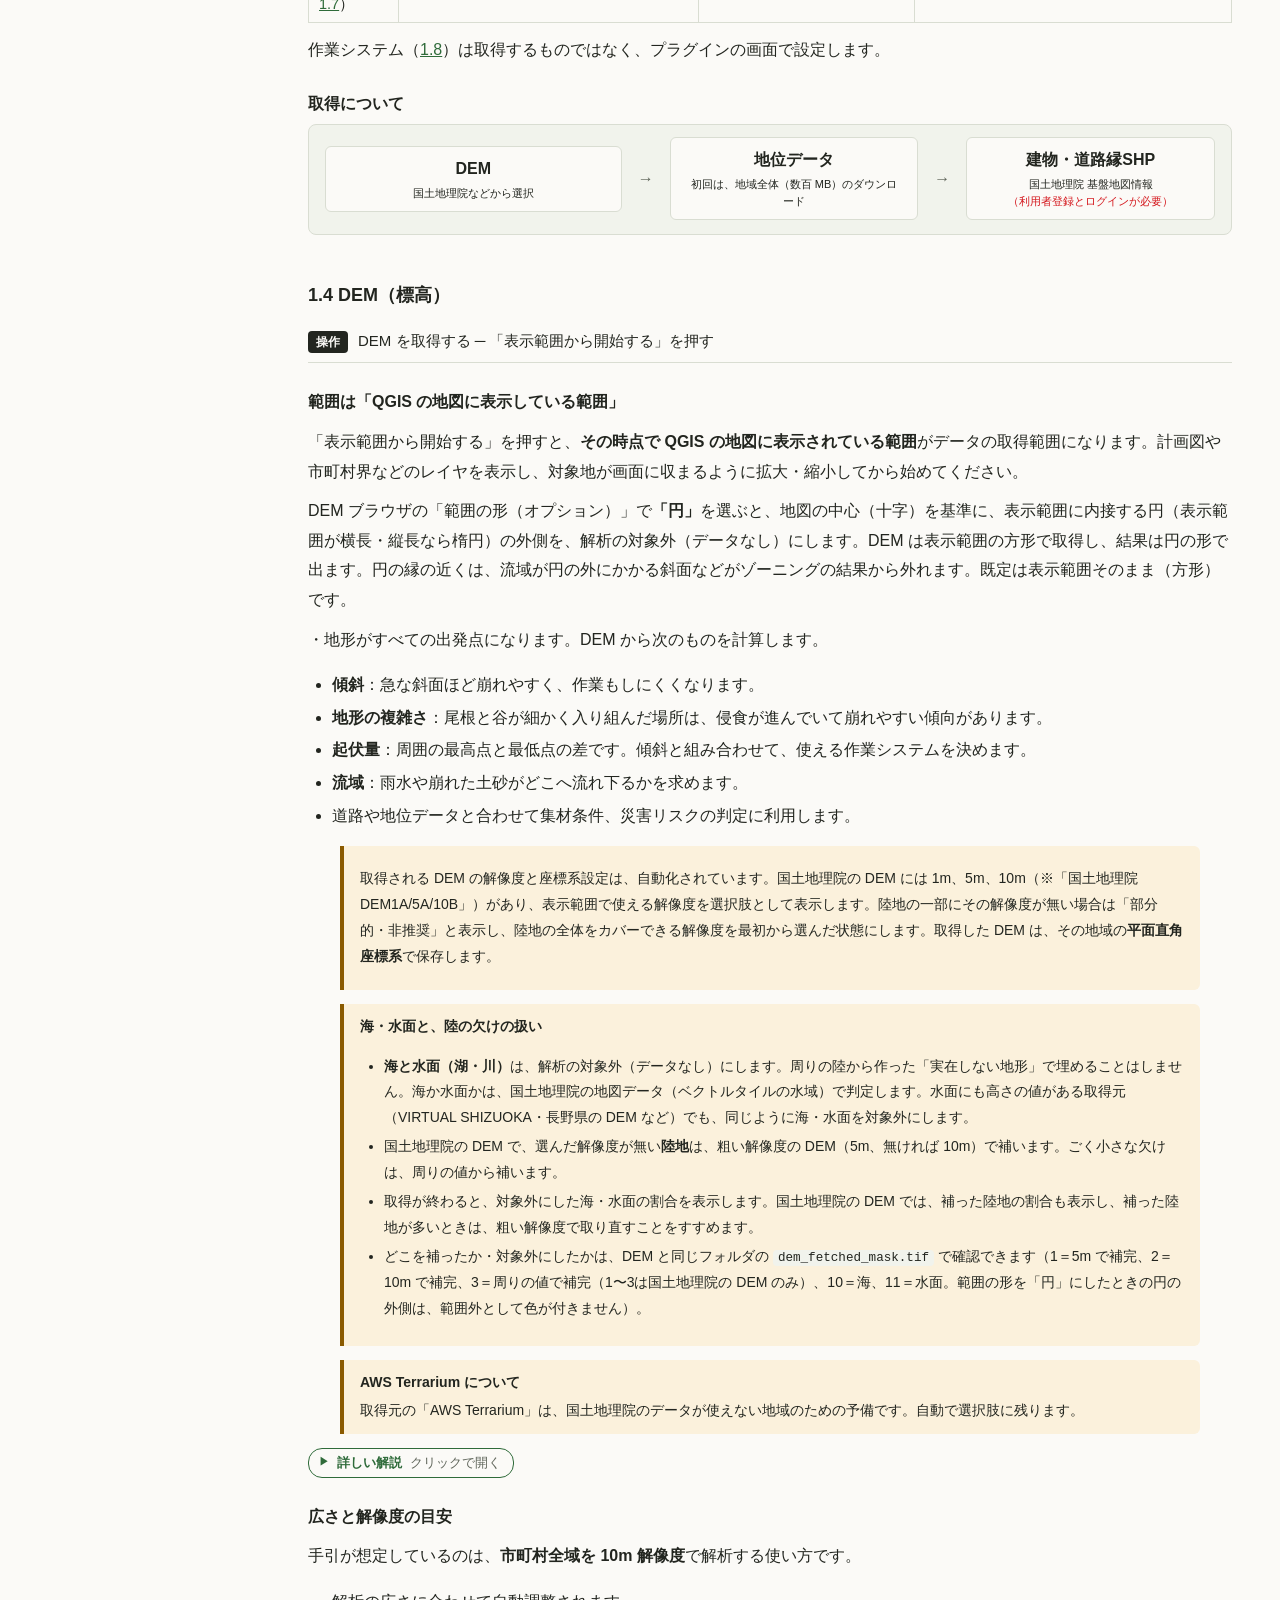
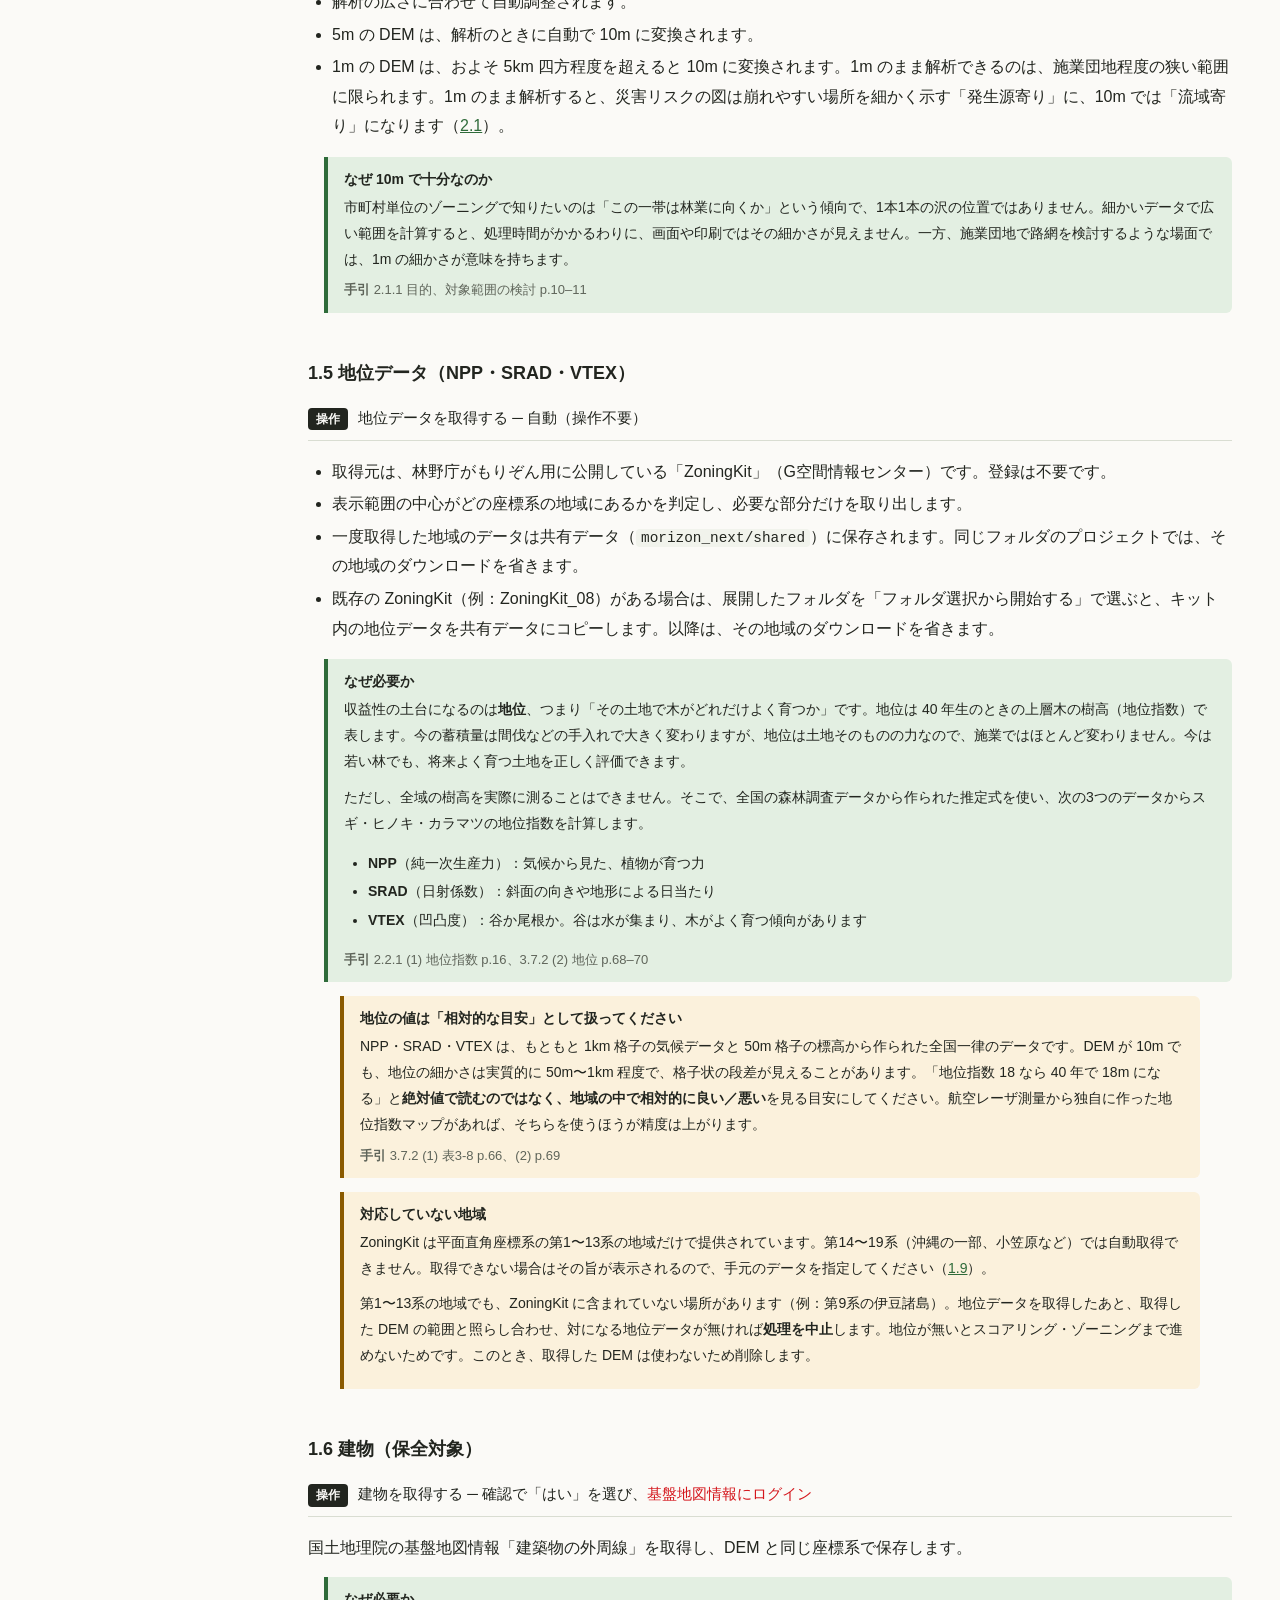
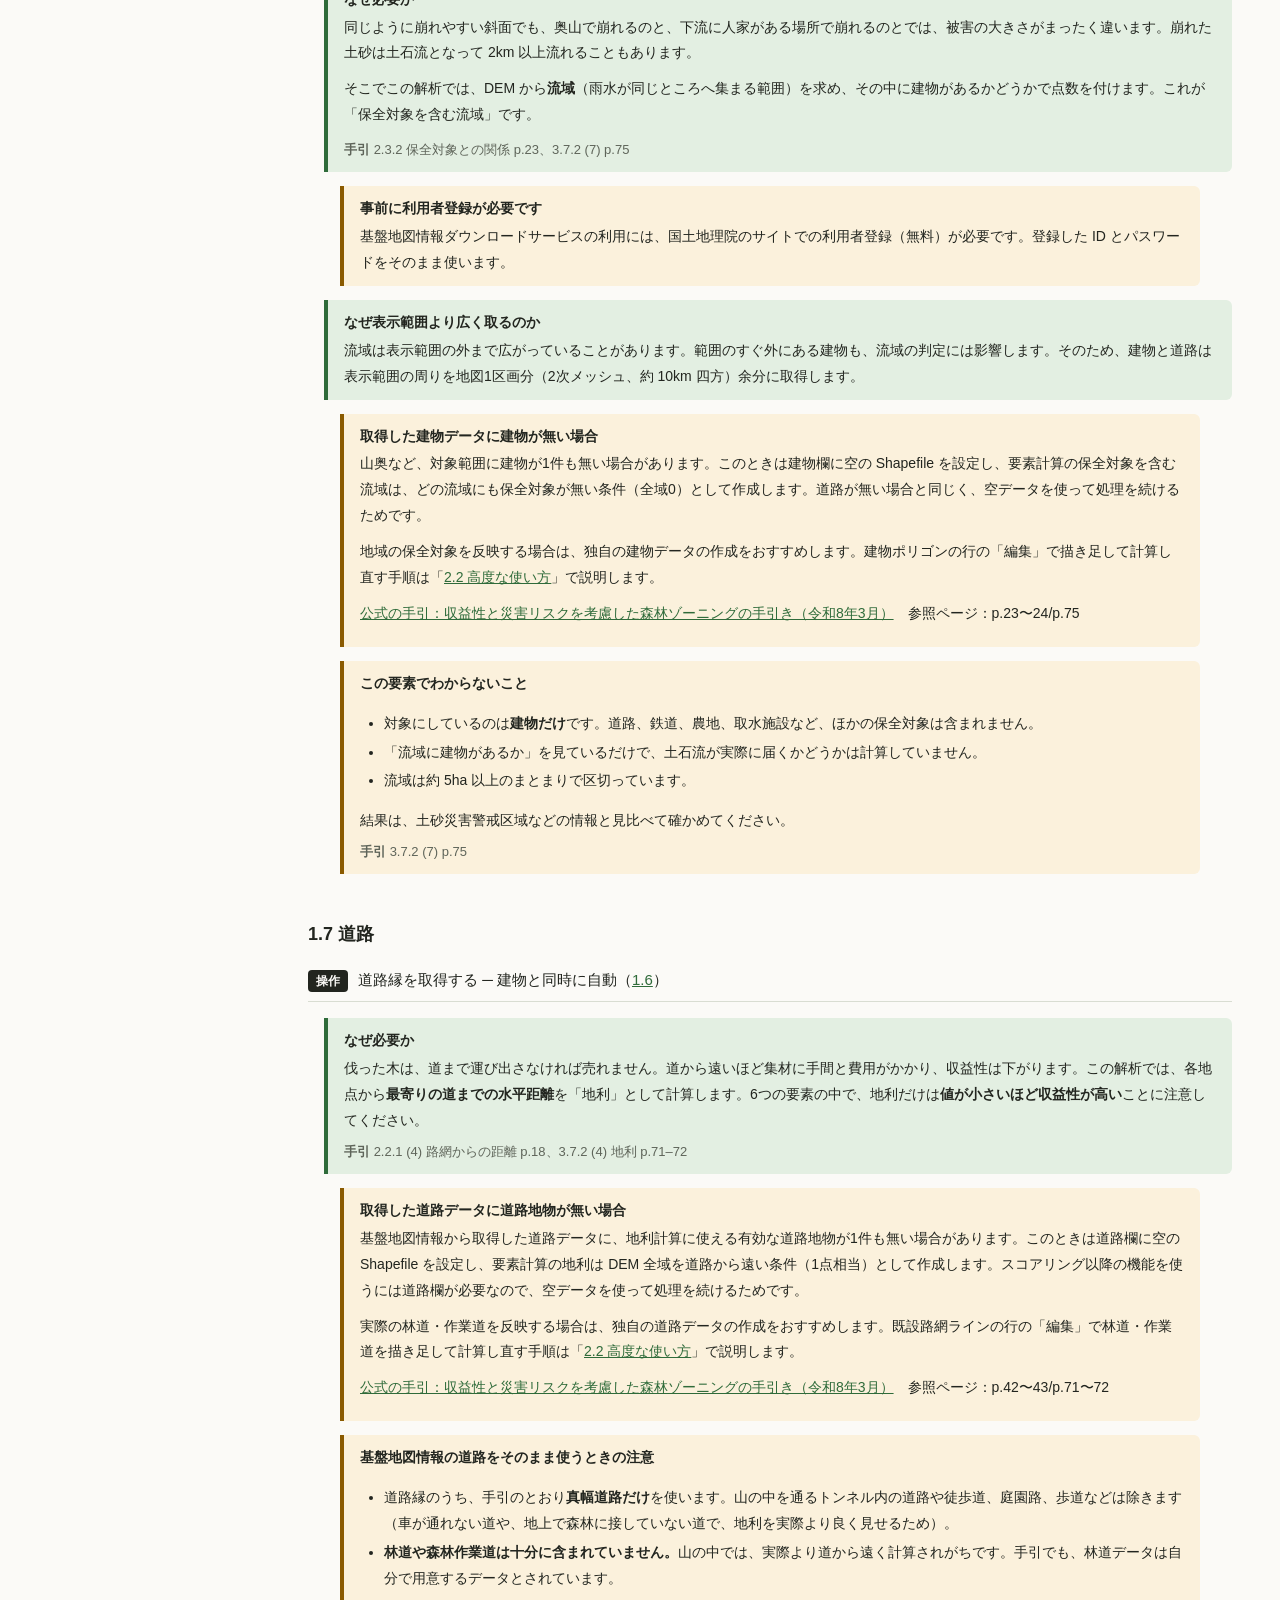
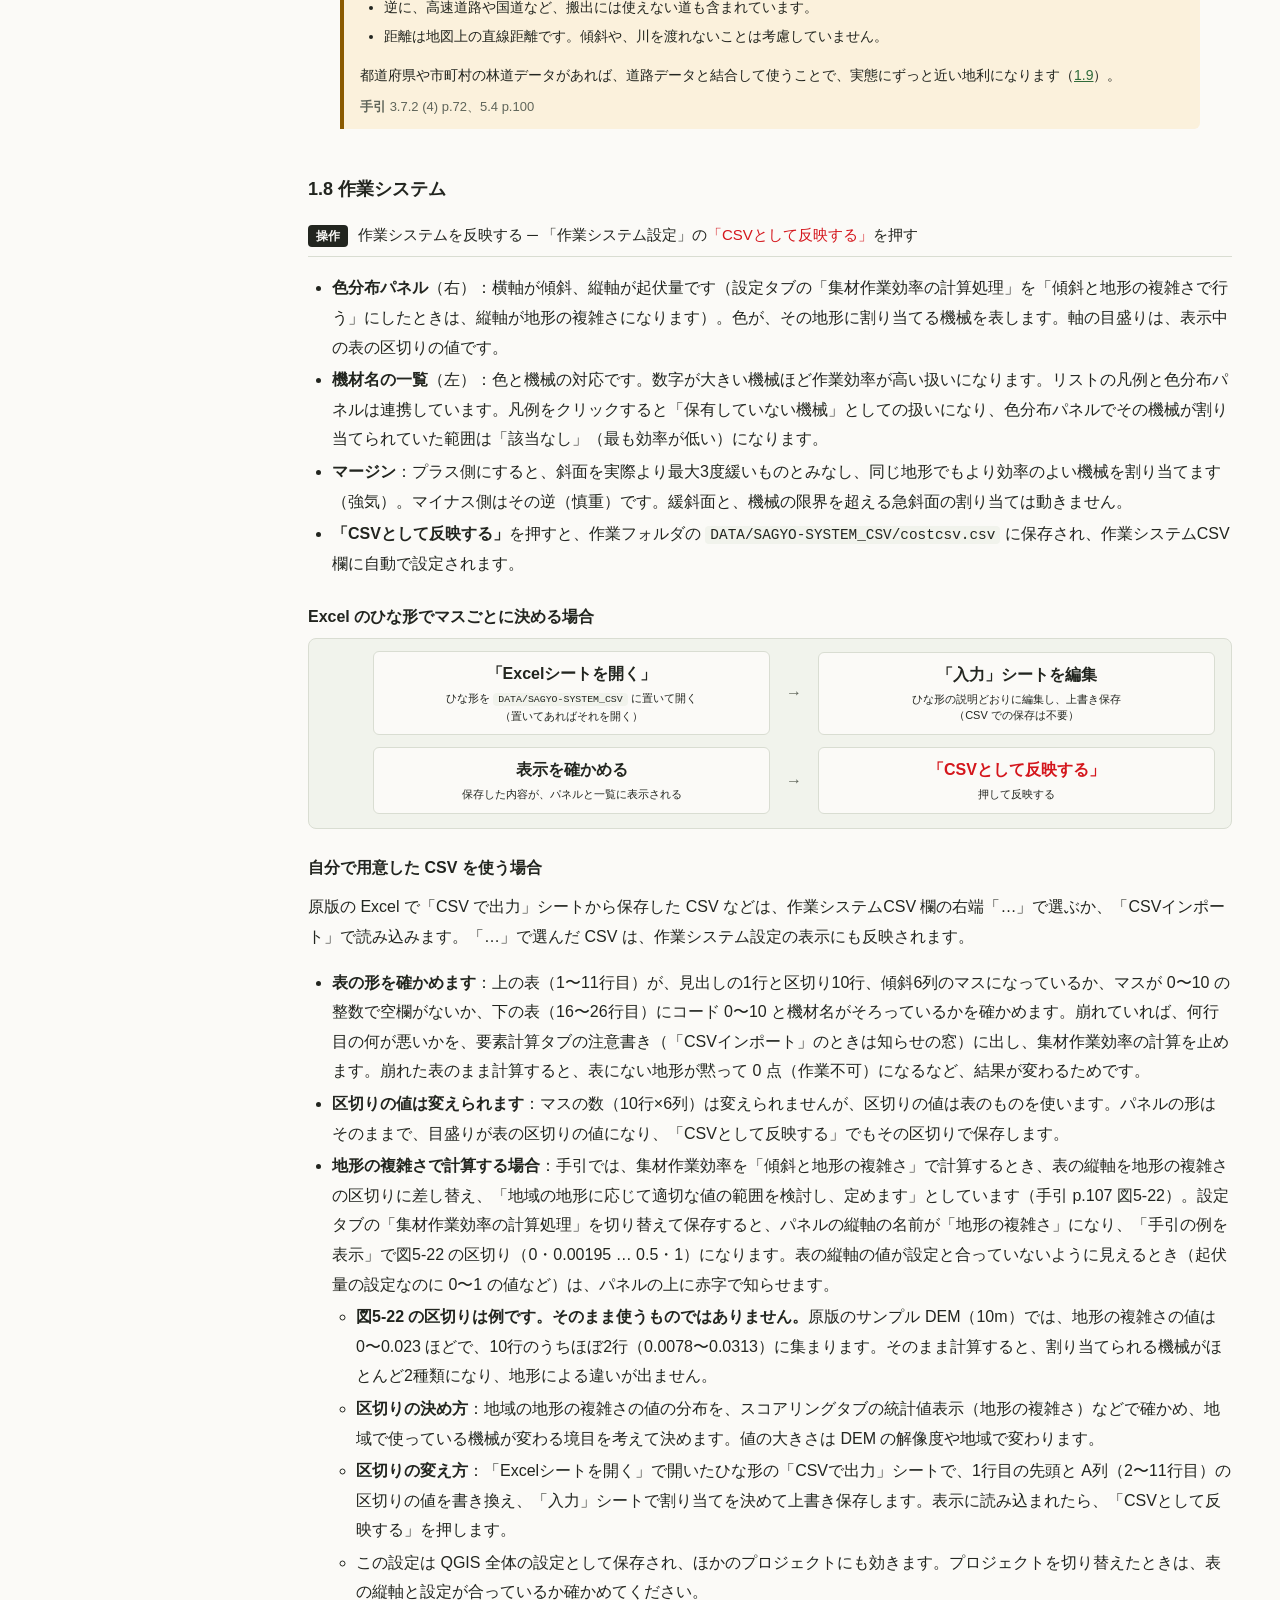
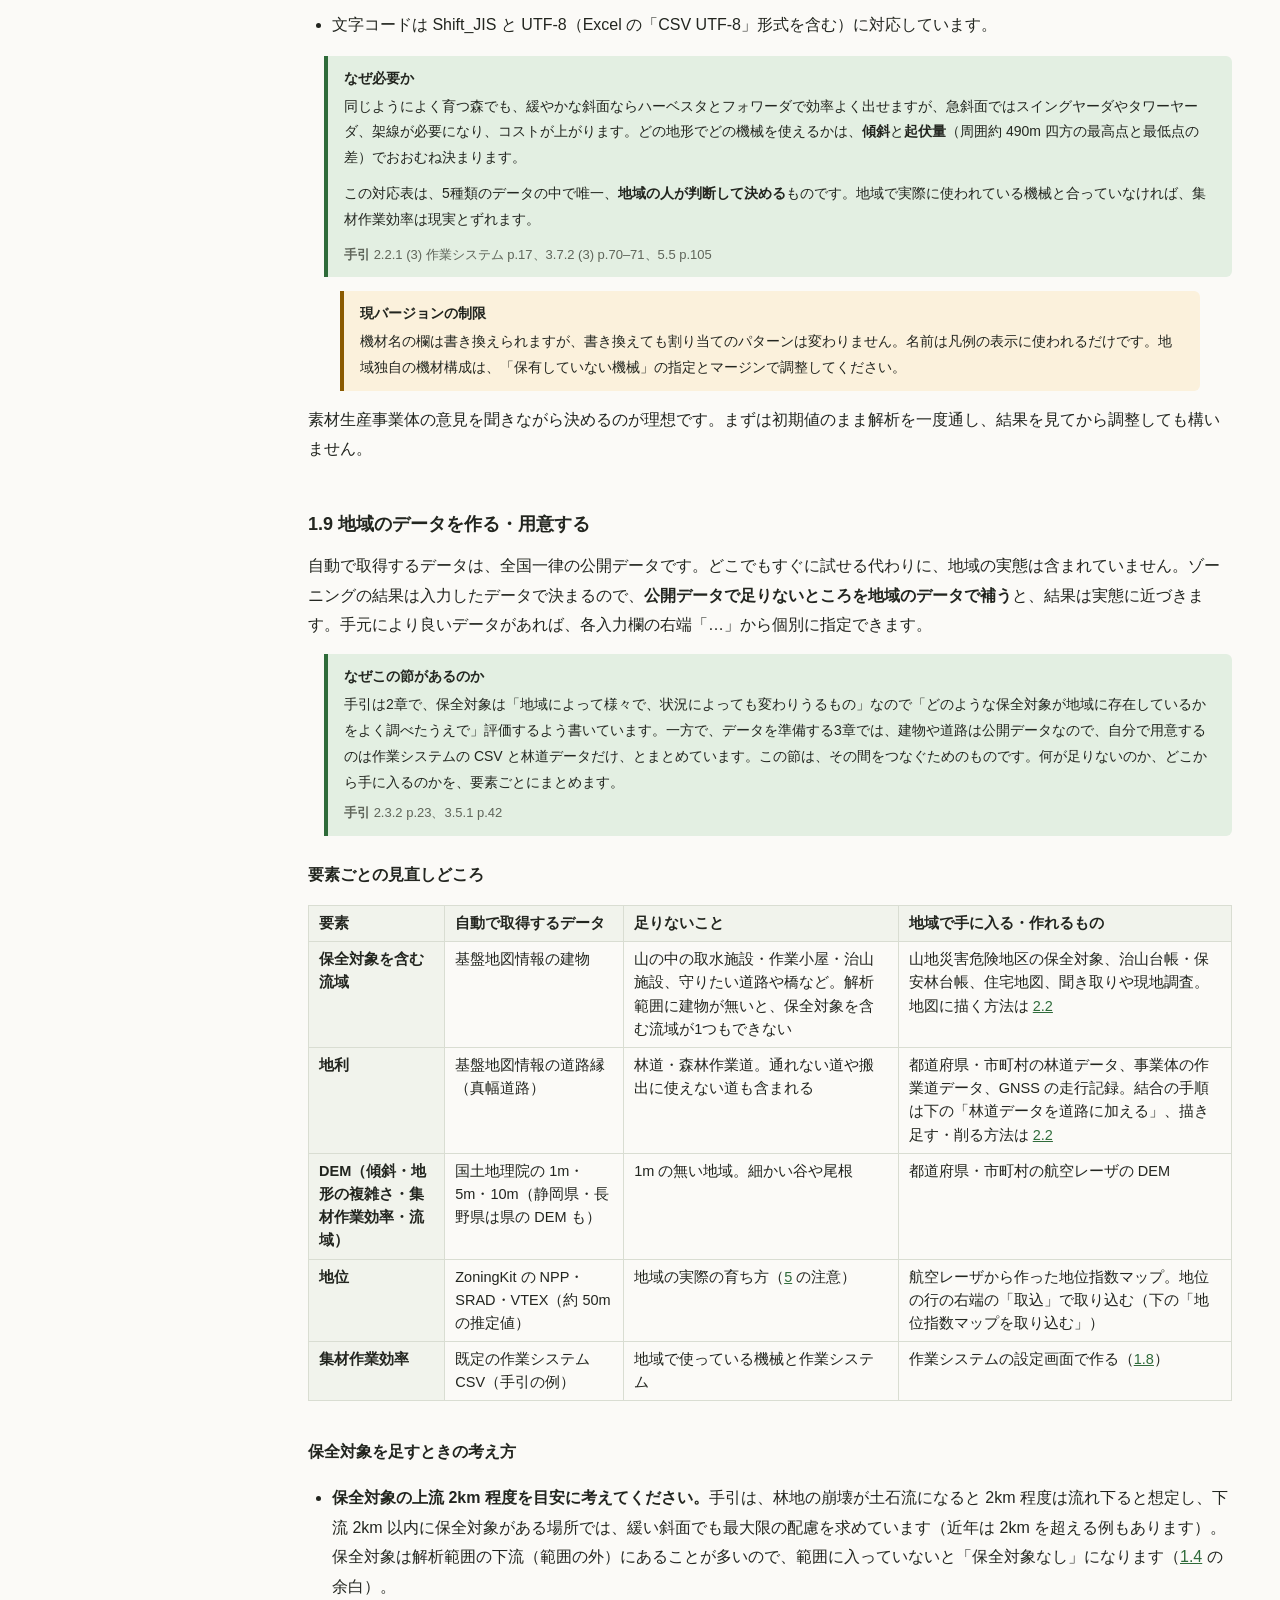
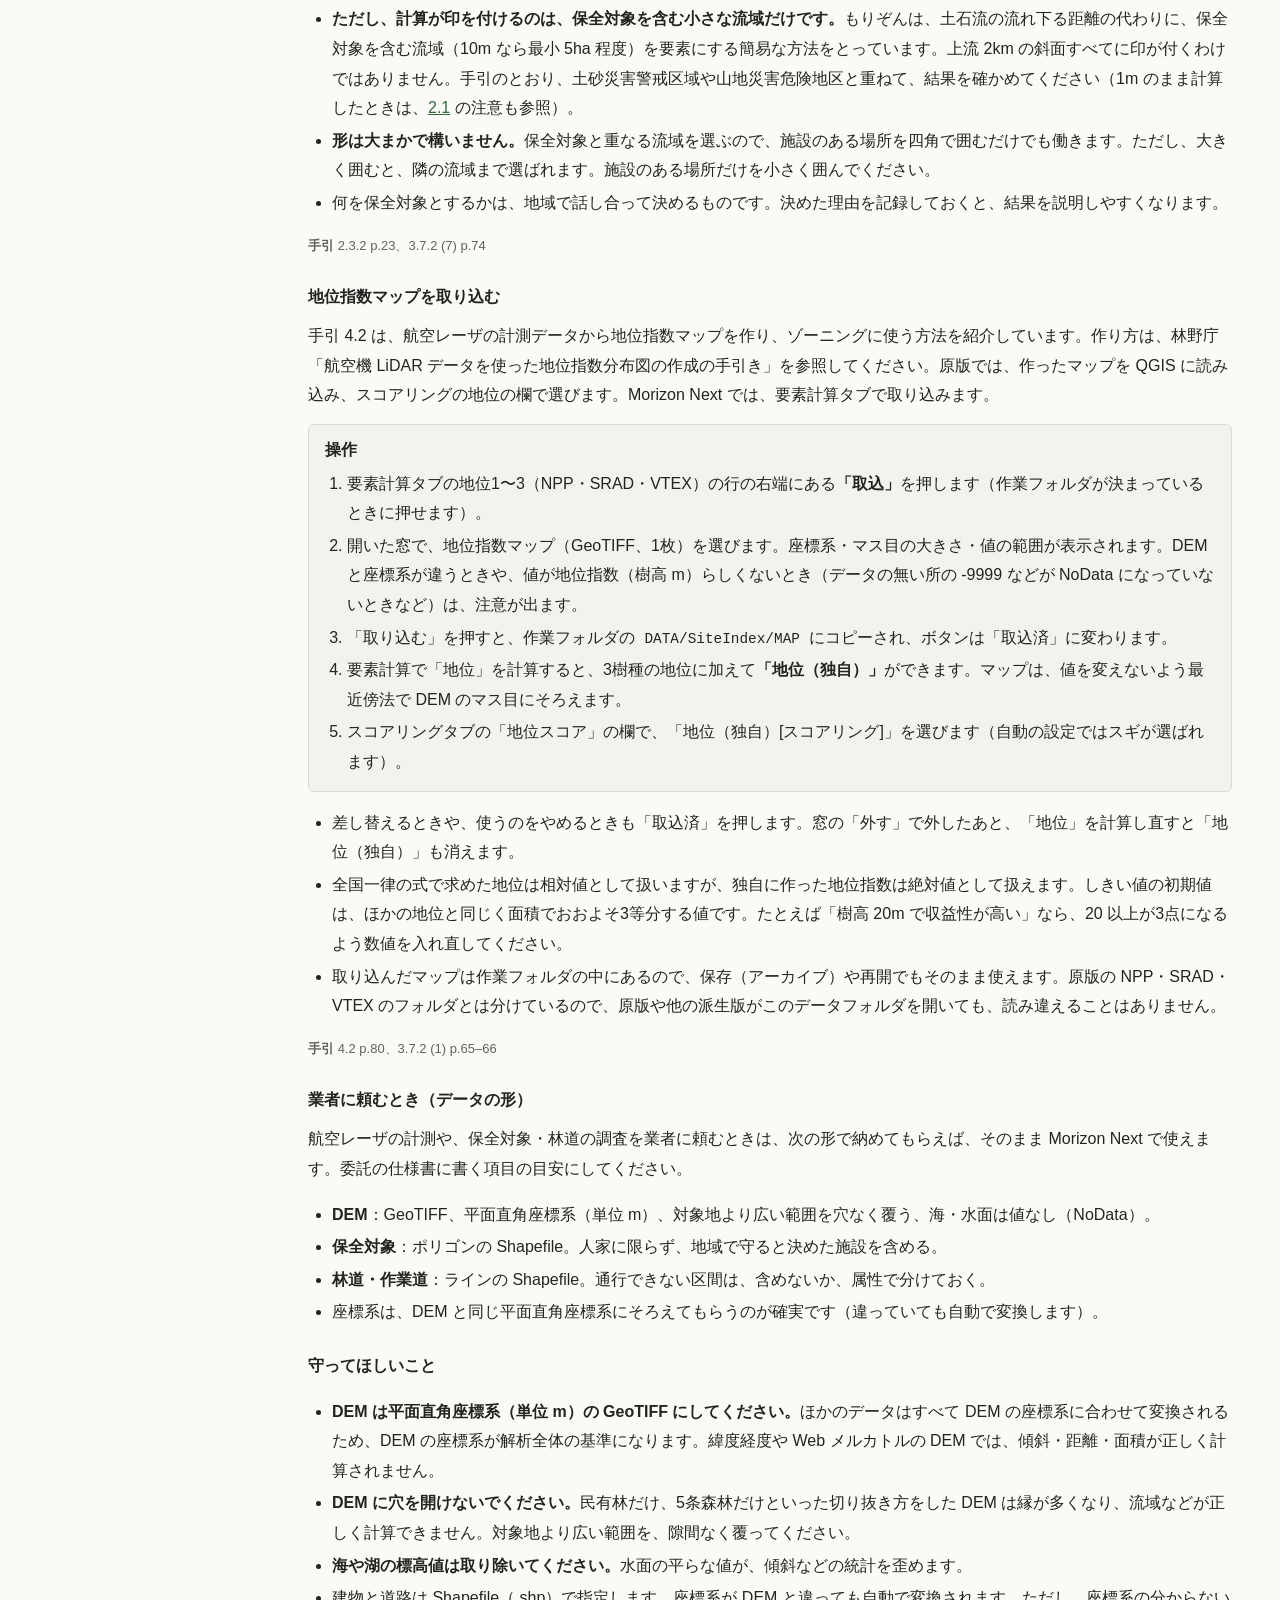
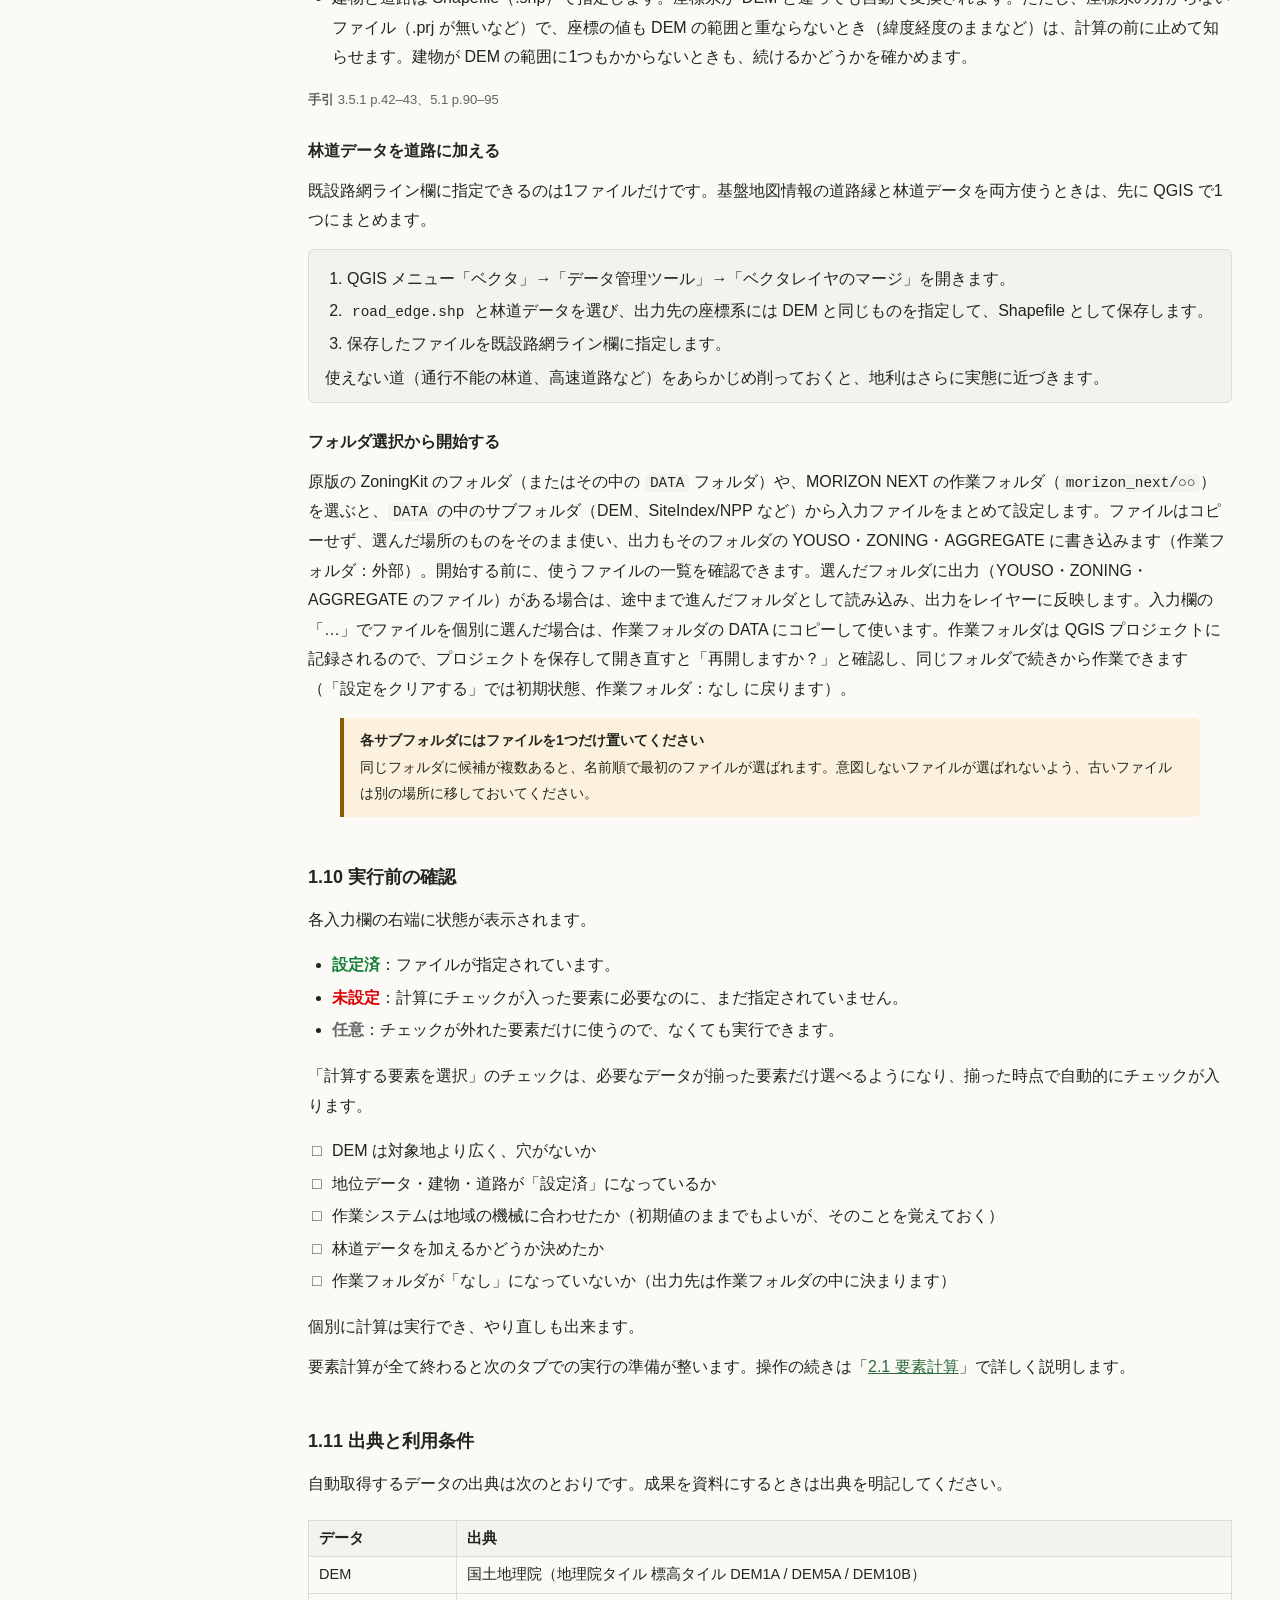
==== commit 52f190d7: "0.1.5：建物・道路の座標系の確認、地位レイヤーの記録、入力欄の「…」をいつでも押せるように - 要素計算の前に、座標系が分からず座標もDEMにかからない建物・道路（緯度経度で.prjなしなど）を知" ====
--- a/docs/manual.html
+++ b/docs/manual.html
@@ -532,7 +532,7 @@
 <ul>
   <li>解析の広さに合わせて自動調整されます。</li>
   <li>5m の DEM は、解析のときに自動で 10m に変換されます。</li>
-  <li>1m の DEM は、およそ 5km 四方程度を超えると 10m に変換されます。1m のまま解析できるのは、施業団地程度の狭い範囲に限られます。</li>
+  <li>1m の DEM は、およそ 5km 四方程度を超えると 10m に変換されます。1m のまま解析できるのは、施業団地程度の狭い範囲に限られます。1m のまま解析すると、災害リスクの図は崩れやすい場所を細かく示す「発生源寄り」に、10m では「流域寄り」になります（<a href="#ops-elements">2.1</a>）。</li>
 </ul>
 <div class="why"><span class="label">なぜ 10m で十分なのか</span>
 市町村単位のゾーニングで知りたいのは「この一帯は林業に向くか」という傾向で、1本1本の沢の位置ではありません。細かいデータで広い範囲を計算すると、処理時間がかかるわりに、画面や印刷ではその細かさが見えません。一方、施業団地で路網を検討するような場面では、1m の細かさが意味を持ちます。
@@ -745,7 +745,7 @@
   <li><strong>DEM は平面直角座標系（単位 m）の GeoTIFF にしてください。</strong>ほかのデータはすべて DEM の座標系に合わせて変換されるため、DEM の座標系が解析全体の基準になります。緯度経度や Web メルカトルの DEM では、傾斜・距離・面積が正しく計算されません。</li>
   <li><strong>DEM に穴を開けないでください。</strong>民有林だけ、5条森林だけといった切り抜き方をした DEM は縁が多くなり、流域などが正しく計算できません。対象地より広い範囲を、隙間なく覆ってください。</li>
   <li><strong>海や湖の標高値は取り除いてください。</strong>水面の平らな値が、傾斜などの統計を歪めます。</li>
-  <li>建物と道路は Shapefile（.shp）で指定します。座標系が DEM と違っても自動で変換されます。</li>
+  <li>建物と道路は Shapefile（.shp）で指定します。座標系が DEM と違っても自動で変換されます。ただし、座標系の分からないファイル（.prj が無いなど）で、座標の値も DEM の範囲と重ならないとき（緯度経度のままなど）は、計算の前に止めて知らせます。建物が DEM の範囲に1つもかからないときも、続けるかどうかを確かめます。</li>
 </ul>
 <div class="ref">3.5.1 p.42–43、5.1 p.90–95</div>
 
@@ -864,7 +864,8 @@
   <li><strong>起伏量・地形の複雑さ</strong>：周りの 49 マス四方（10m なら約 490m、1m なら約 49m）を見ます。1m では、もっと狭い範囲の起伏や凹凸を表します。</li>
 </ul>
 <p>手引のしきい値の目安は 10m を前提にしています。1m のまま計算した結果は、10m の結果や手引の例とそのまま比べず、施業団地の中の細かな違いを見るものとして扱ってください。</p>
-<div class="ref">5.1 p.95（流域の最小サイズ 5ha 相当）</div>
+<p>結果の見え方としては、10m で計算すると、保全対象を含む流域が 5ha 程度の流域ごとに印を付けるので、「下流の保全対象への配慮」を表す<strong>流域寄り</strong>の図になります。1m のまま計算すると、建物のすぐ裏の斜面や細かな沢筋が強く出て、崩れやすい場所を示す<strong>発生源寄り</strong>の図になります。手引も、保全対象を含む流域の配点を 2 点にすると「災害の発生地点」、3 点にすると「下流の保全対象への配慮」を表す、と書き分けています。施業団地の中でどこを避けるかを見るには発生源寄り、地域の中でどこに配慮が要るかを見るには流域寄りが向いています。</p>
+<div class="ref">5.1 p.95（流域の最小サイズ 5ha 相当）、3.7.2 (7) p.74</div>
 </div>
 </section>
 
@@ -890,7 +891,7 @@
 <ul>
   <li>「道路・建物」グループのレイヤーは、QGIS の鉛筆ボタンで編集を始めても同じように反映されます。「編集」ボタンは、その入口です。</li>
   <li>要素計算が使うのは、作業フォルダの <span class="path">DATA/ROAD</span>・<span class="path">DATA/TATEMONO</span> にあるファイルです。編集を保存して編集モードを終えたときに、プラグインがこのファイルを書き直します。</li>
-  <li>編集中は、その要素（「地利」または「保全対象を含む流域」）のチェックが外れて選べなくなります。保存していない編集は計算に入らないためです。編集を破棄して終えたときは、チェックは元に戻ります。</li>
+  <li>編集中は、その要素（「地利」または「保全対象を含む流域」）のチェックが外れて選べなくなり、その行の「…」も押せなくなります。保存していない編集は計算に入らないためです。編集を破棄して終えたときは、チェックは元に戻ります。</li>
   <li>編集中に QGIS やプロジェクトを閉じて、保存だけした場合は、次に「道路と建物を出力」・「編集」・要素計算の実行のいずれかを行ったときに、ファイルを書き直します。</li>
   <li>作業フォルダのファイルを、ほかのソフトで直接編集することもできます。その場合は、名前と場所を変えずに上書きで保存し、「道路と建物を出力」を押すと表示に取り込まれ、要素計算のやり直しを案内します。</li>
 </ul>
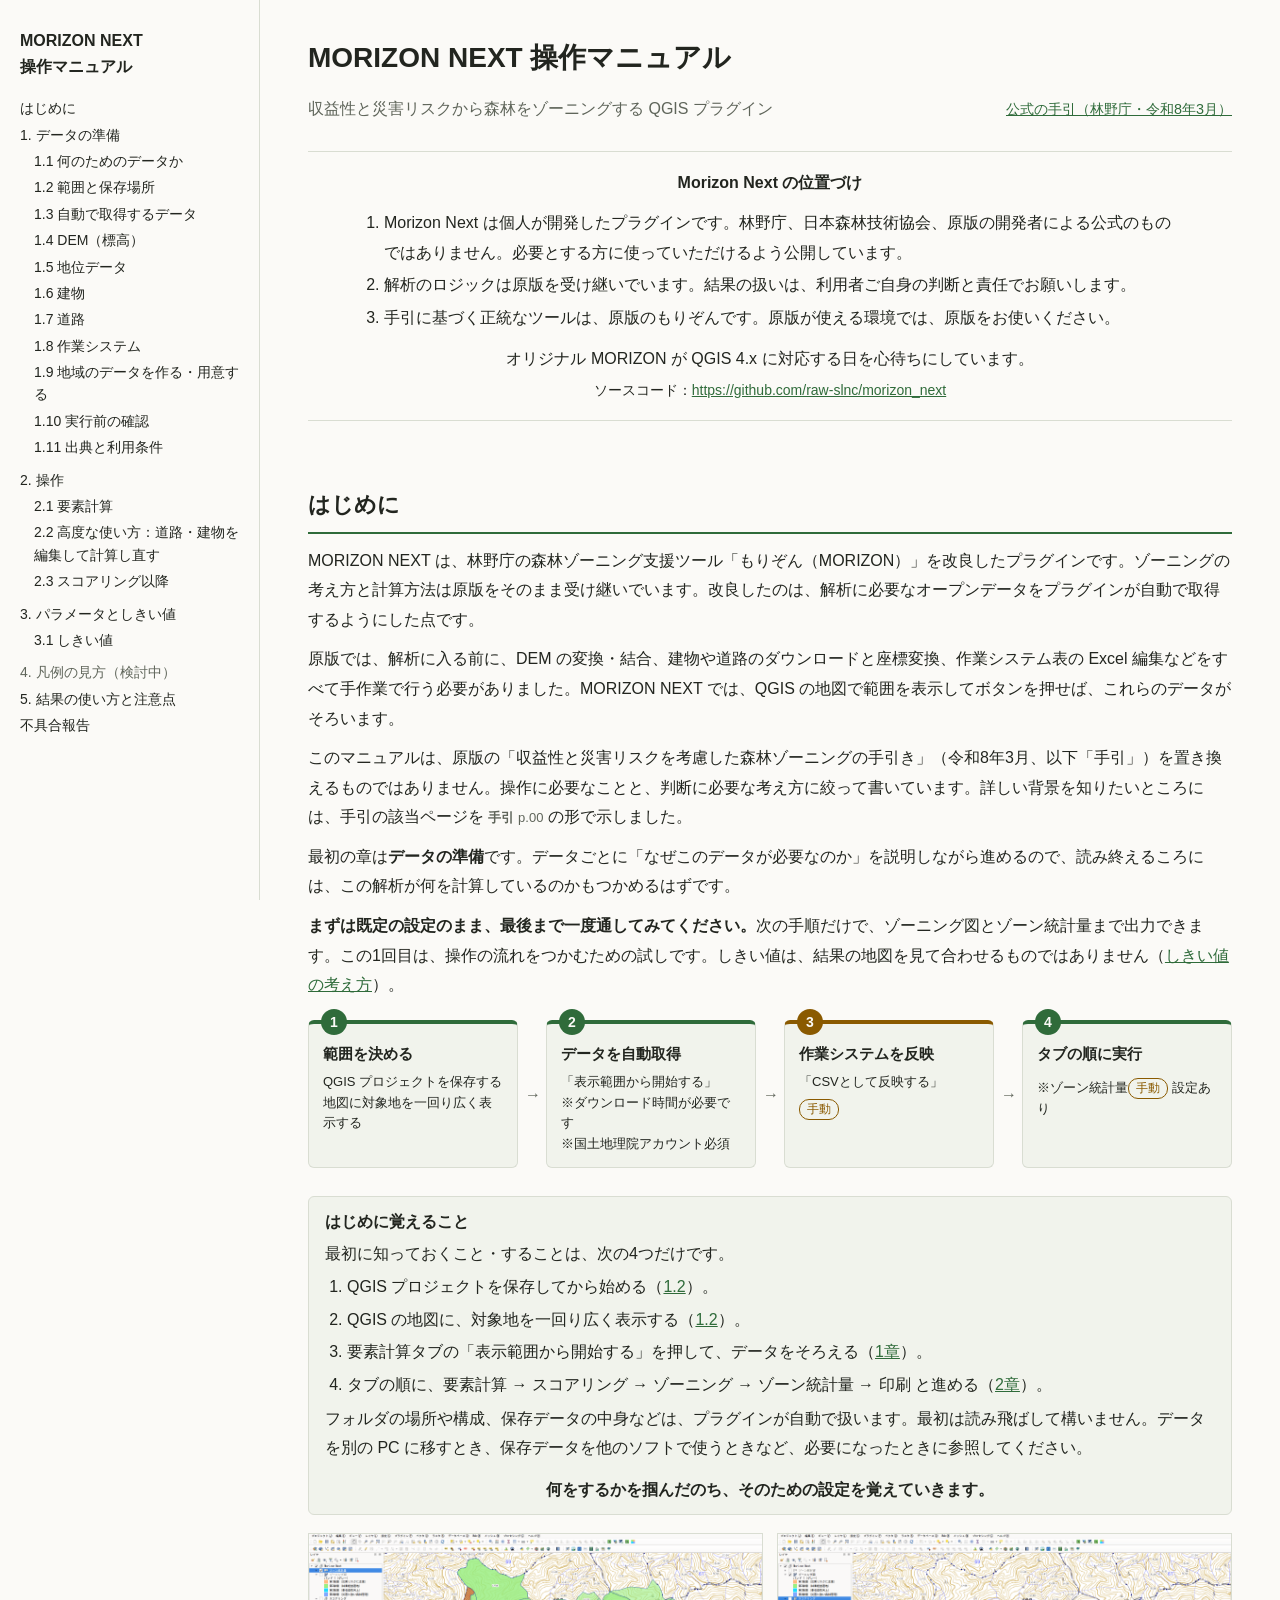
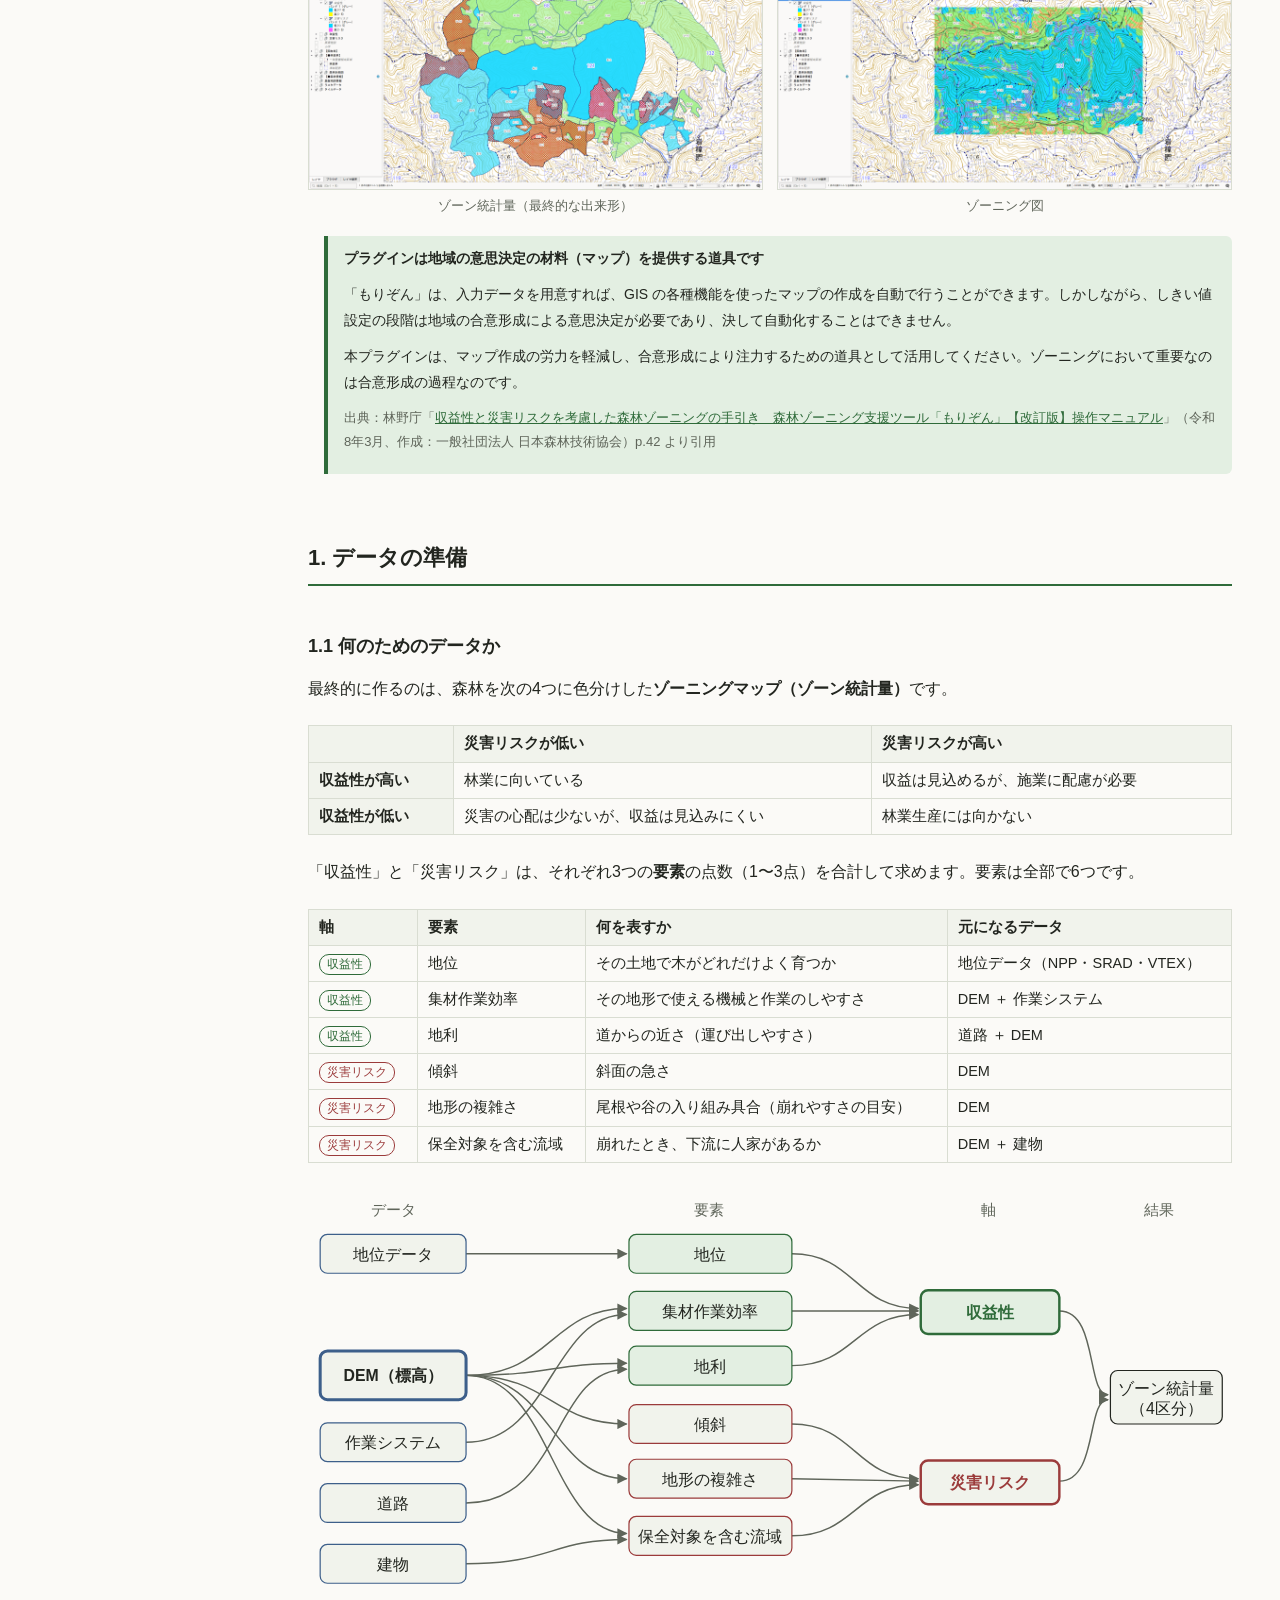
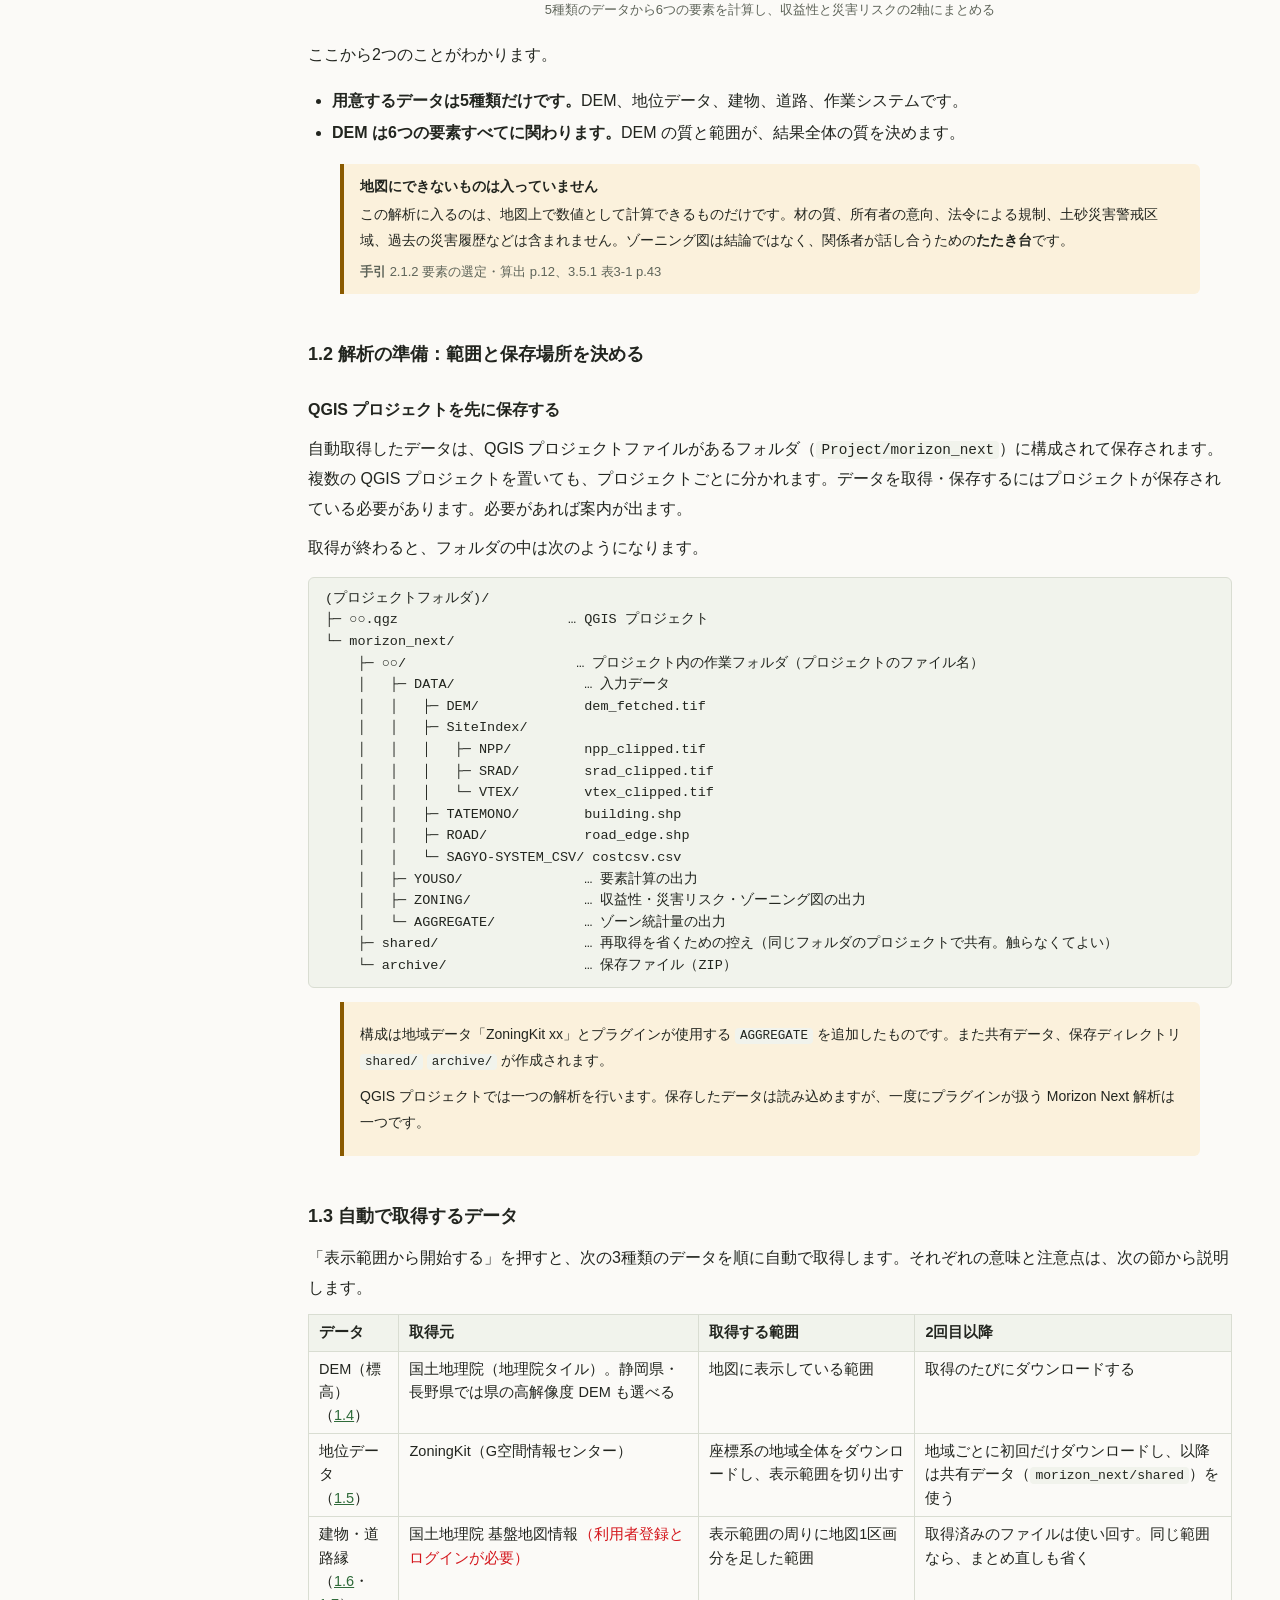
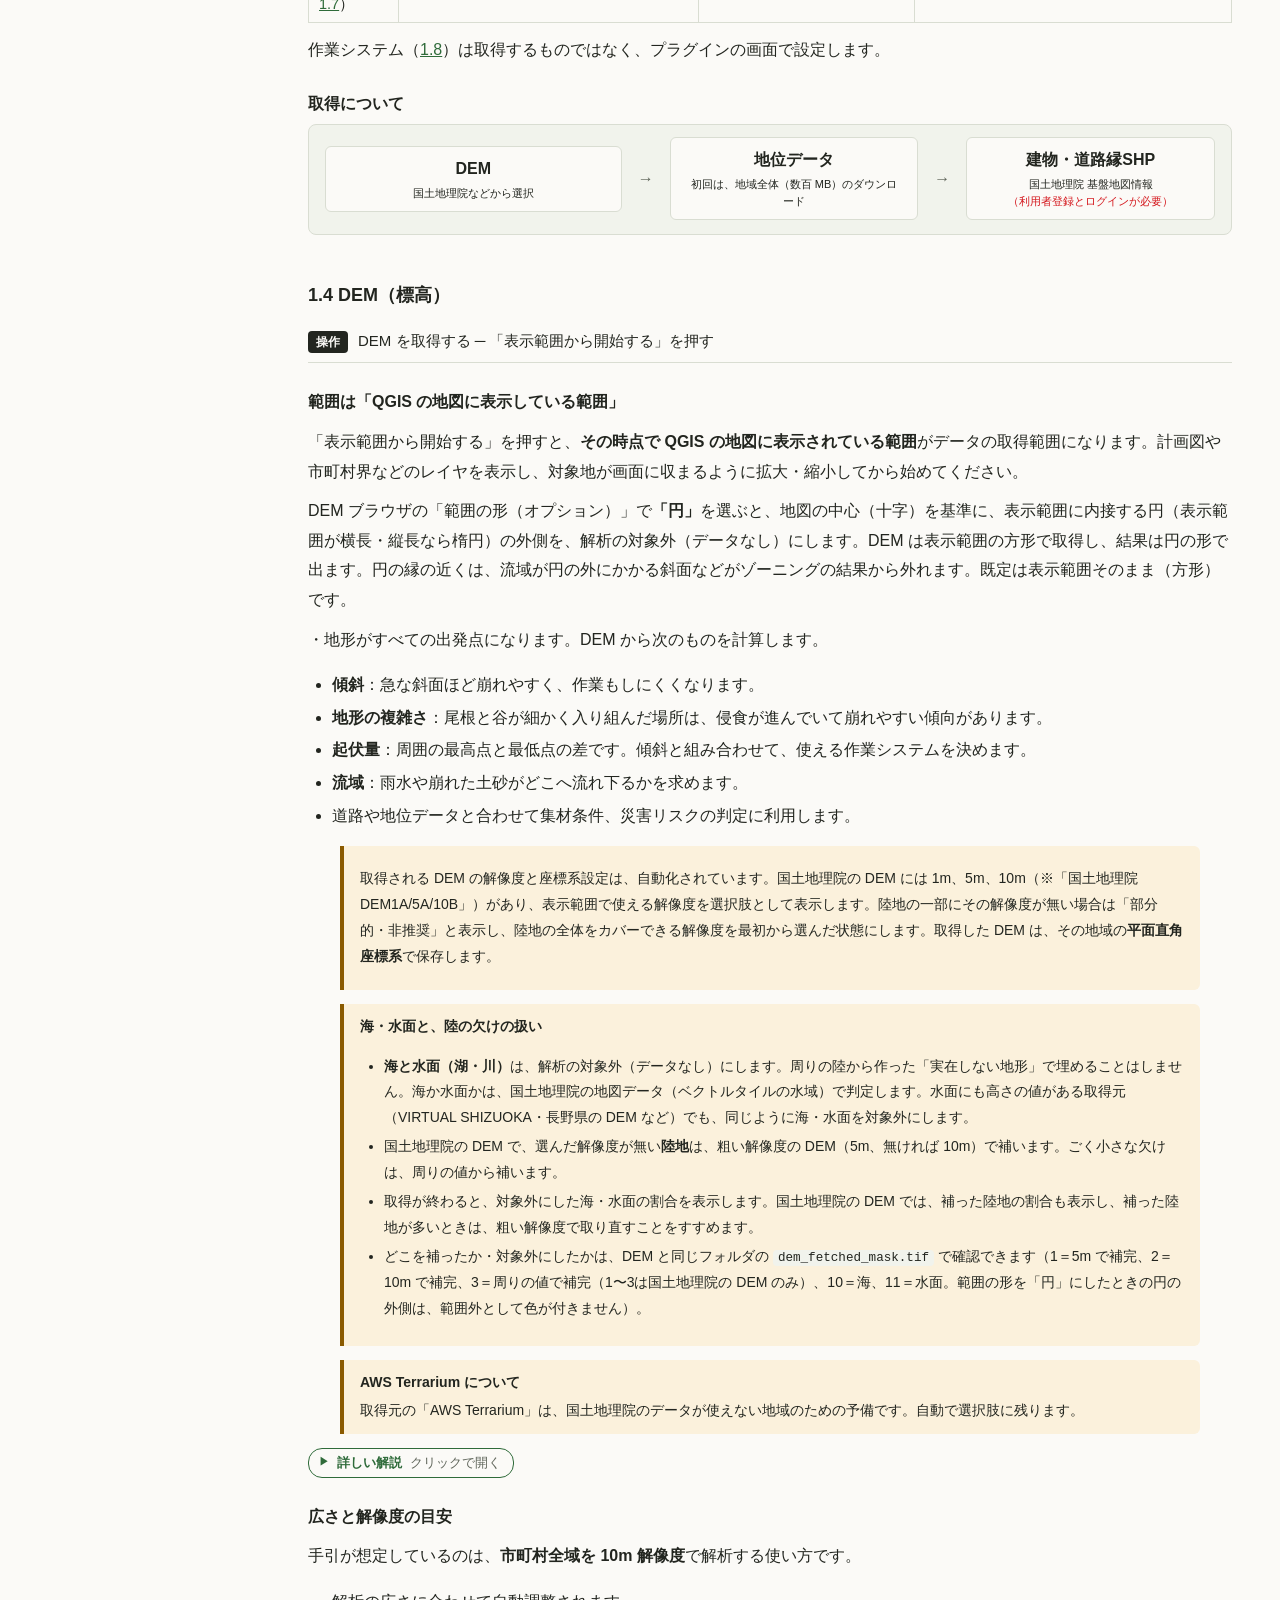
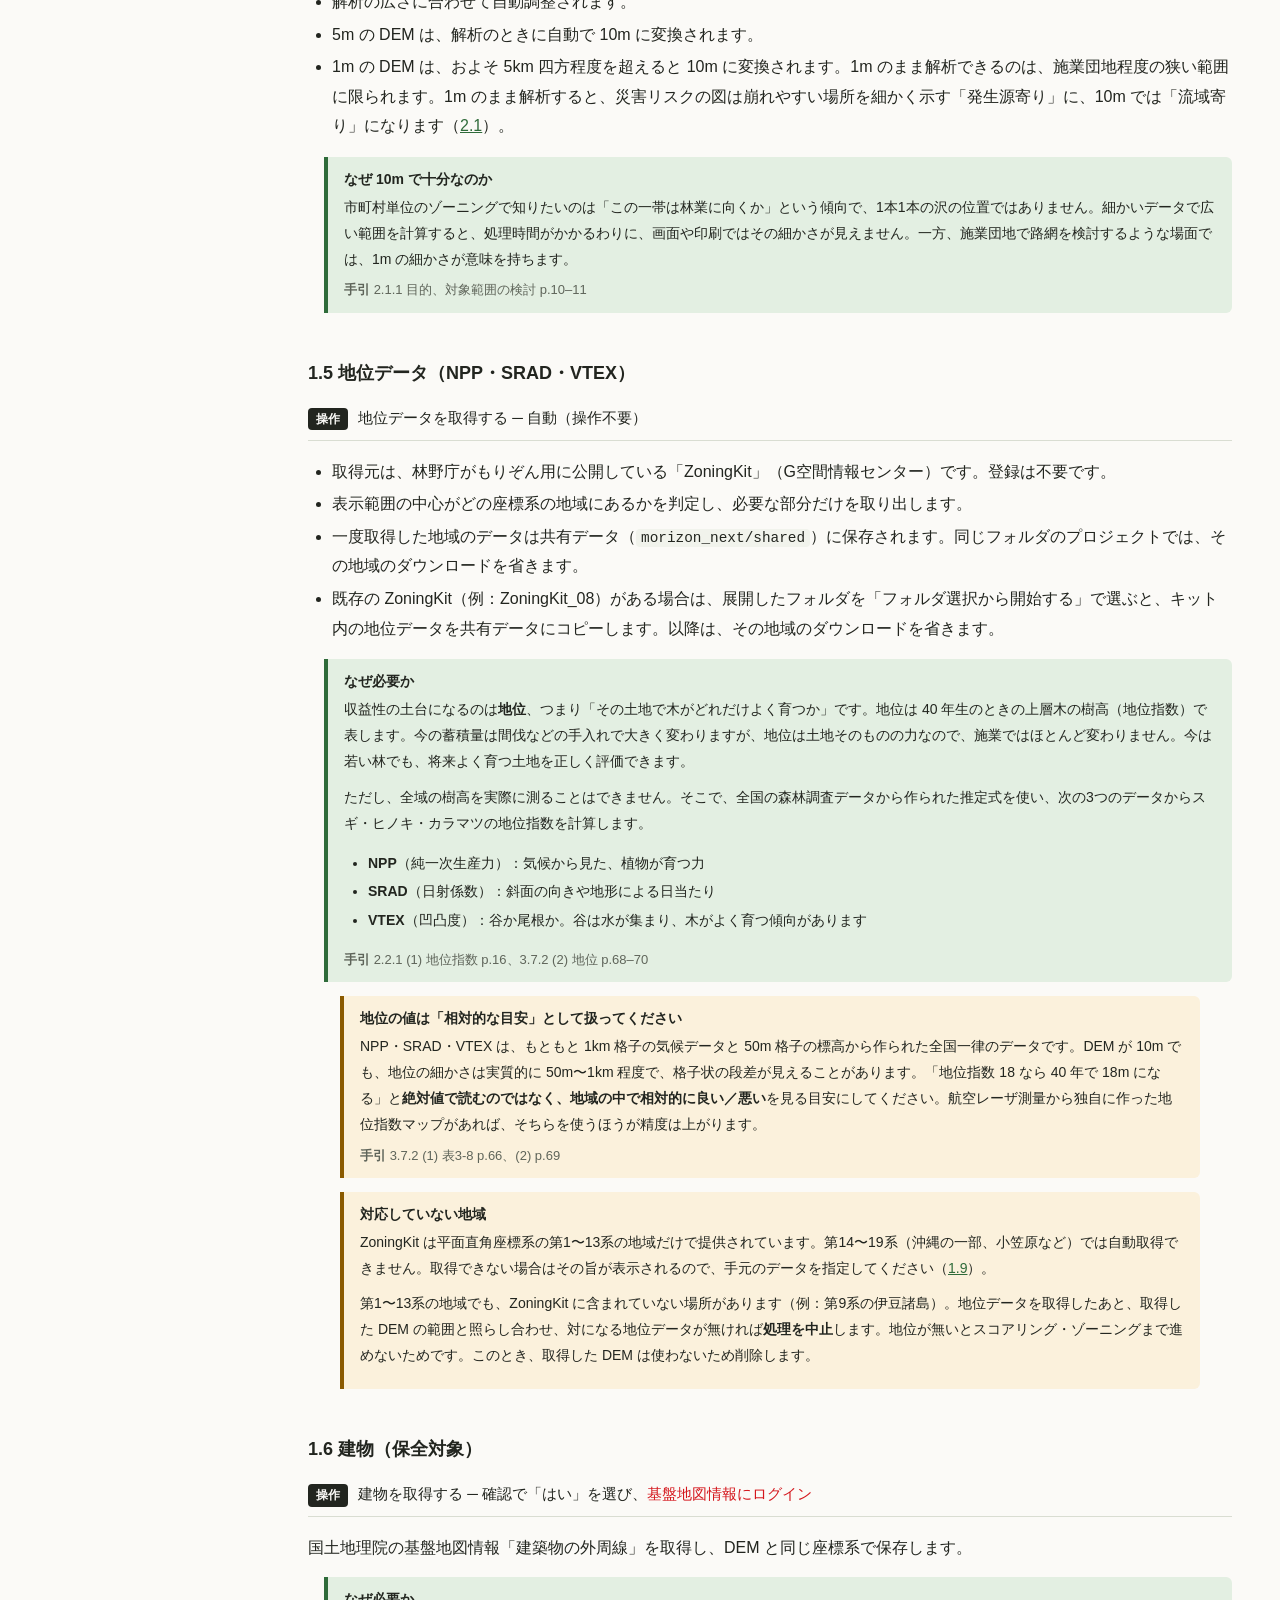
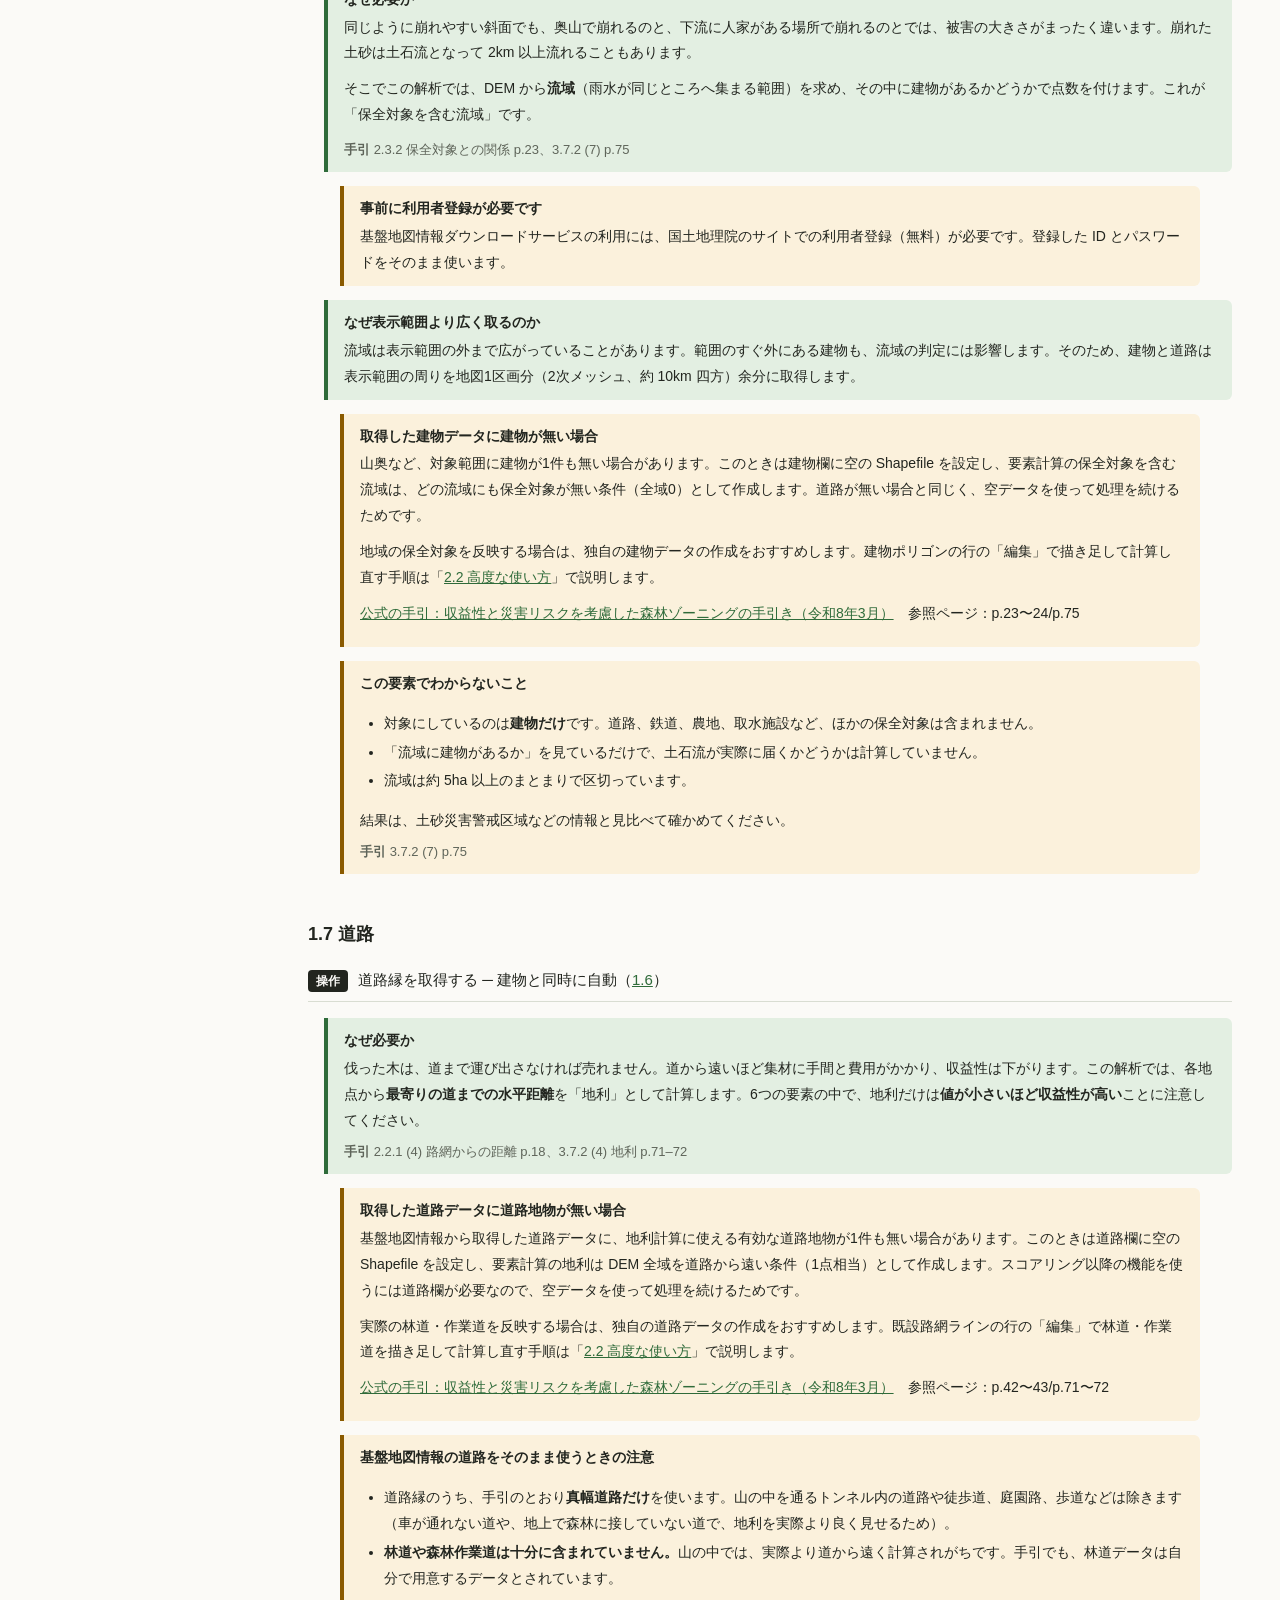
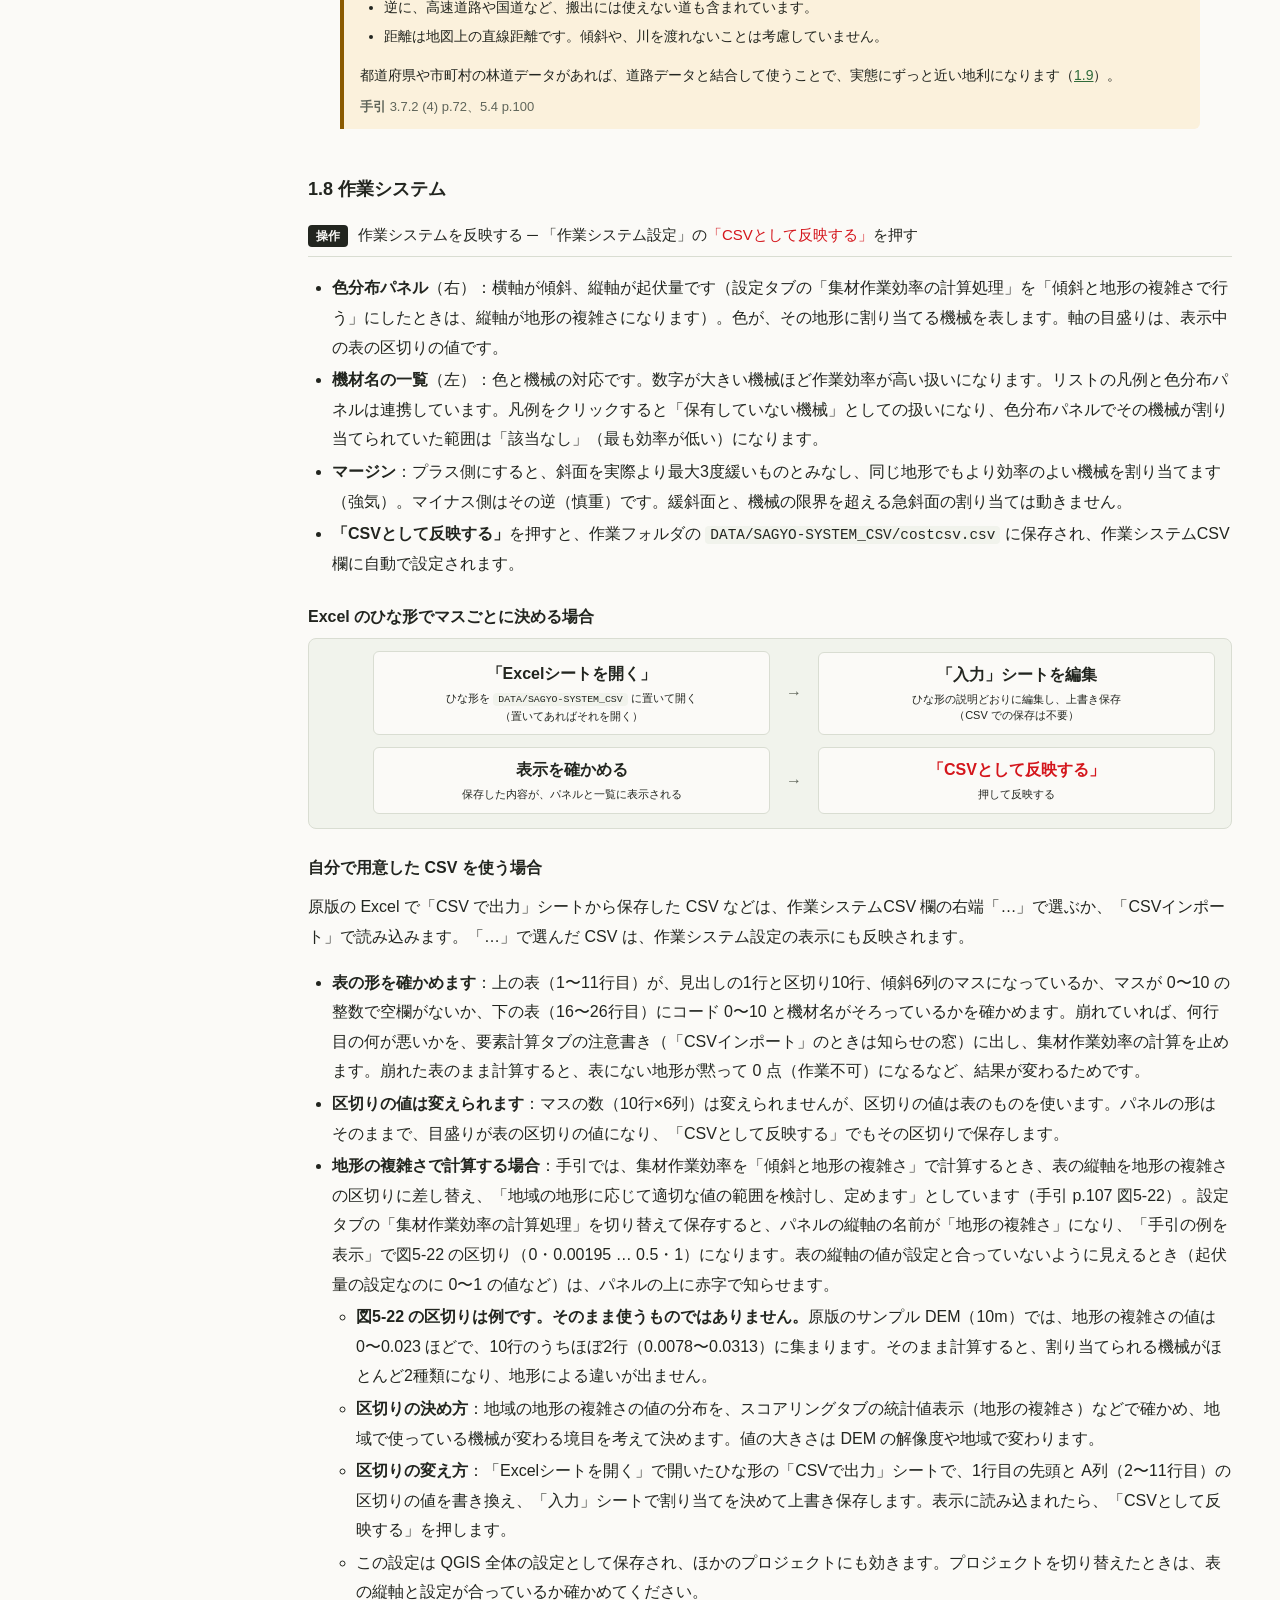
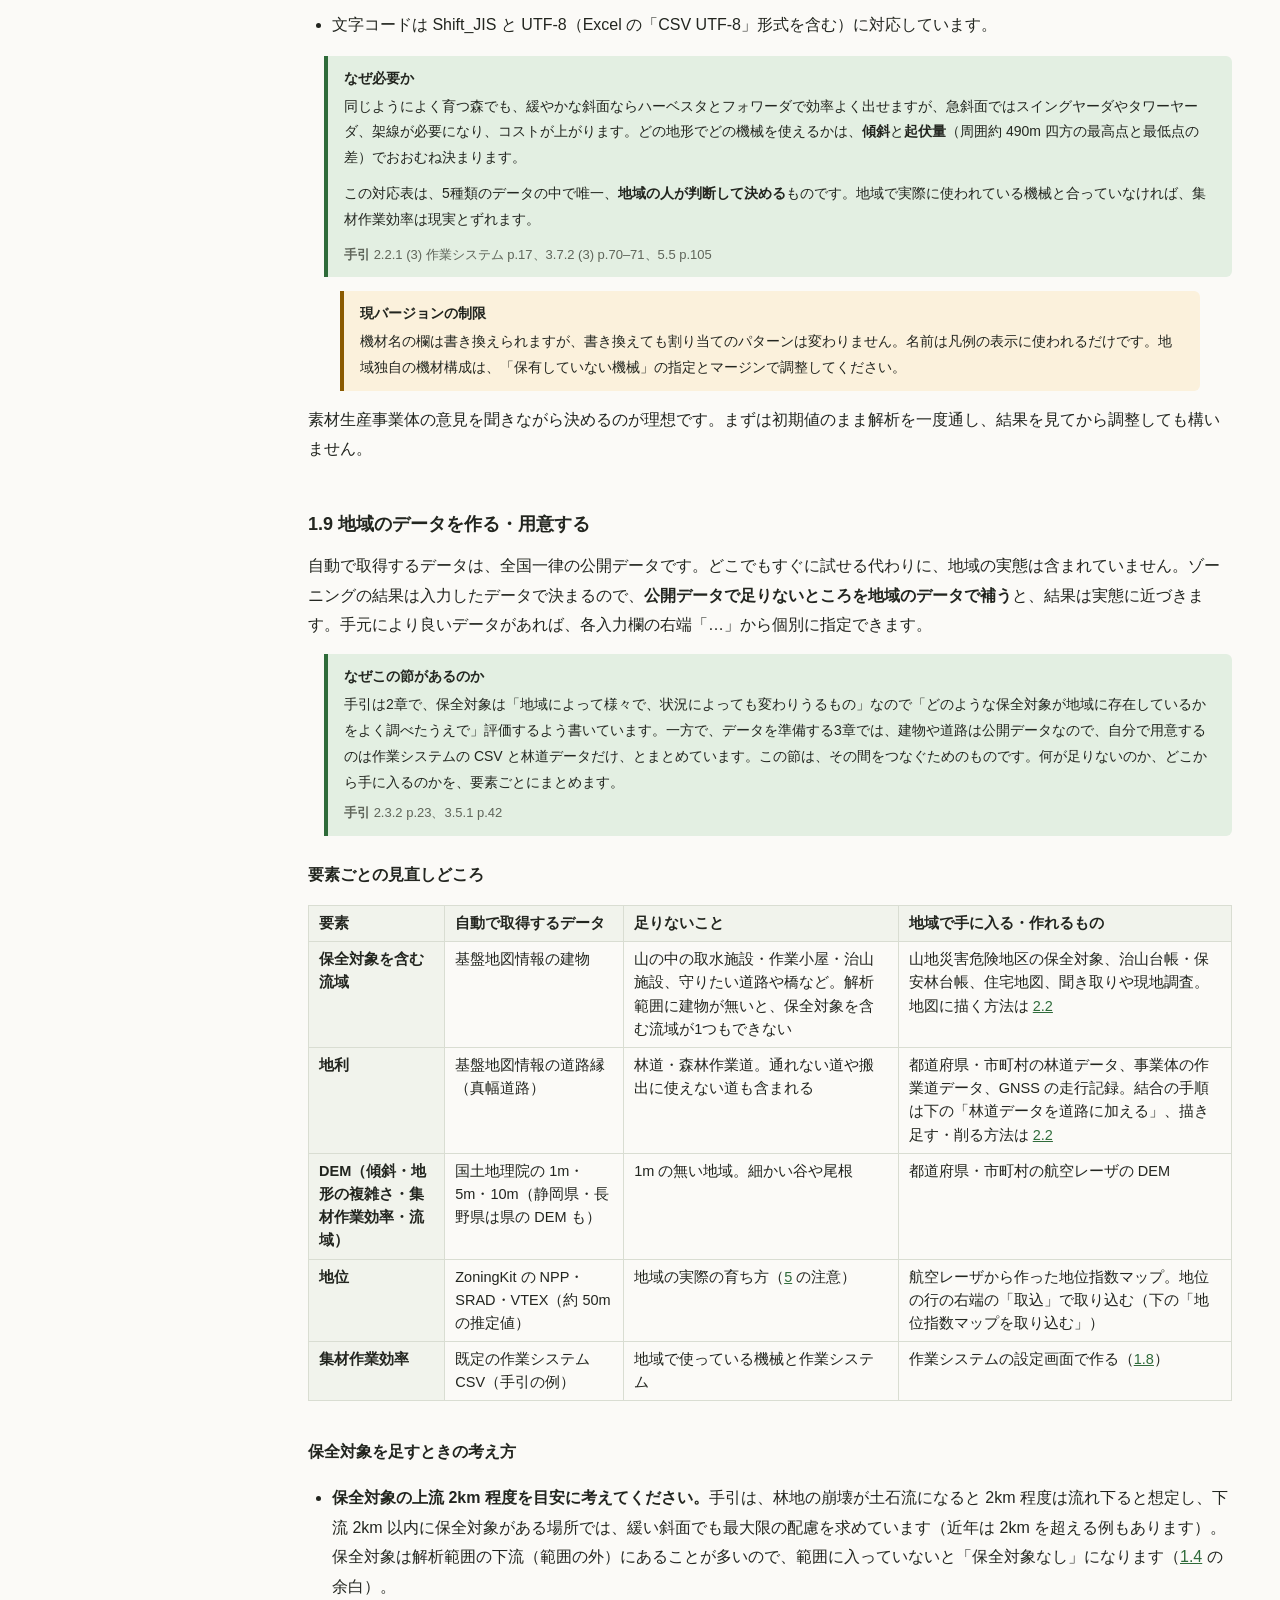
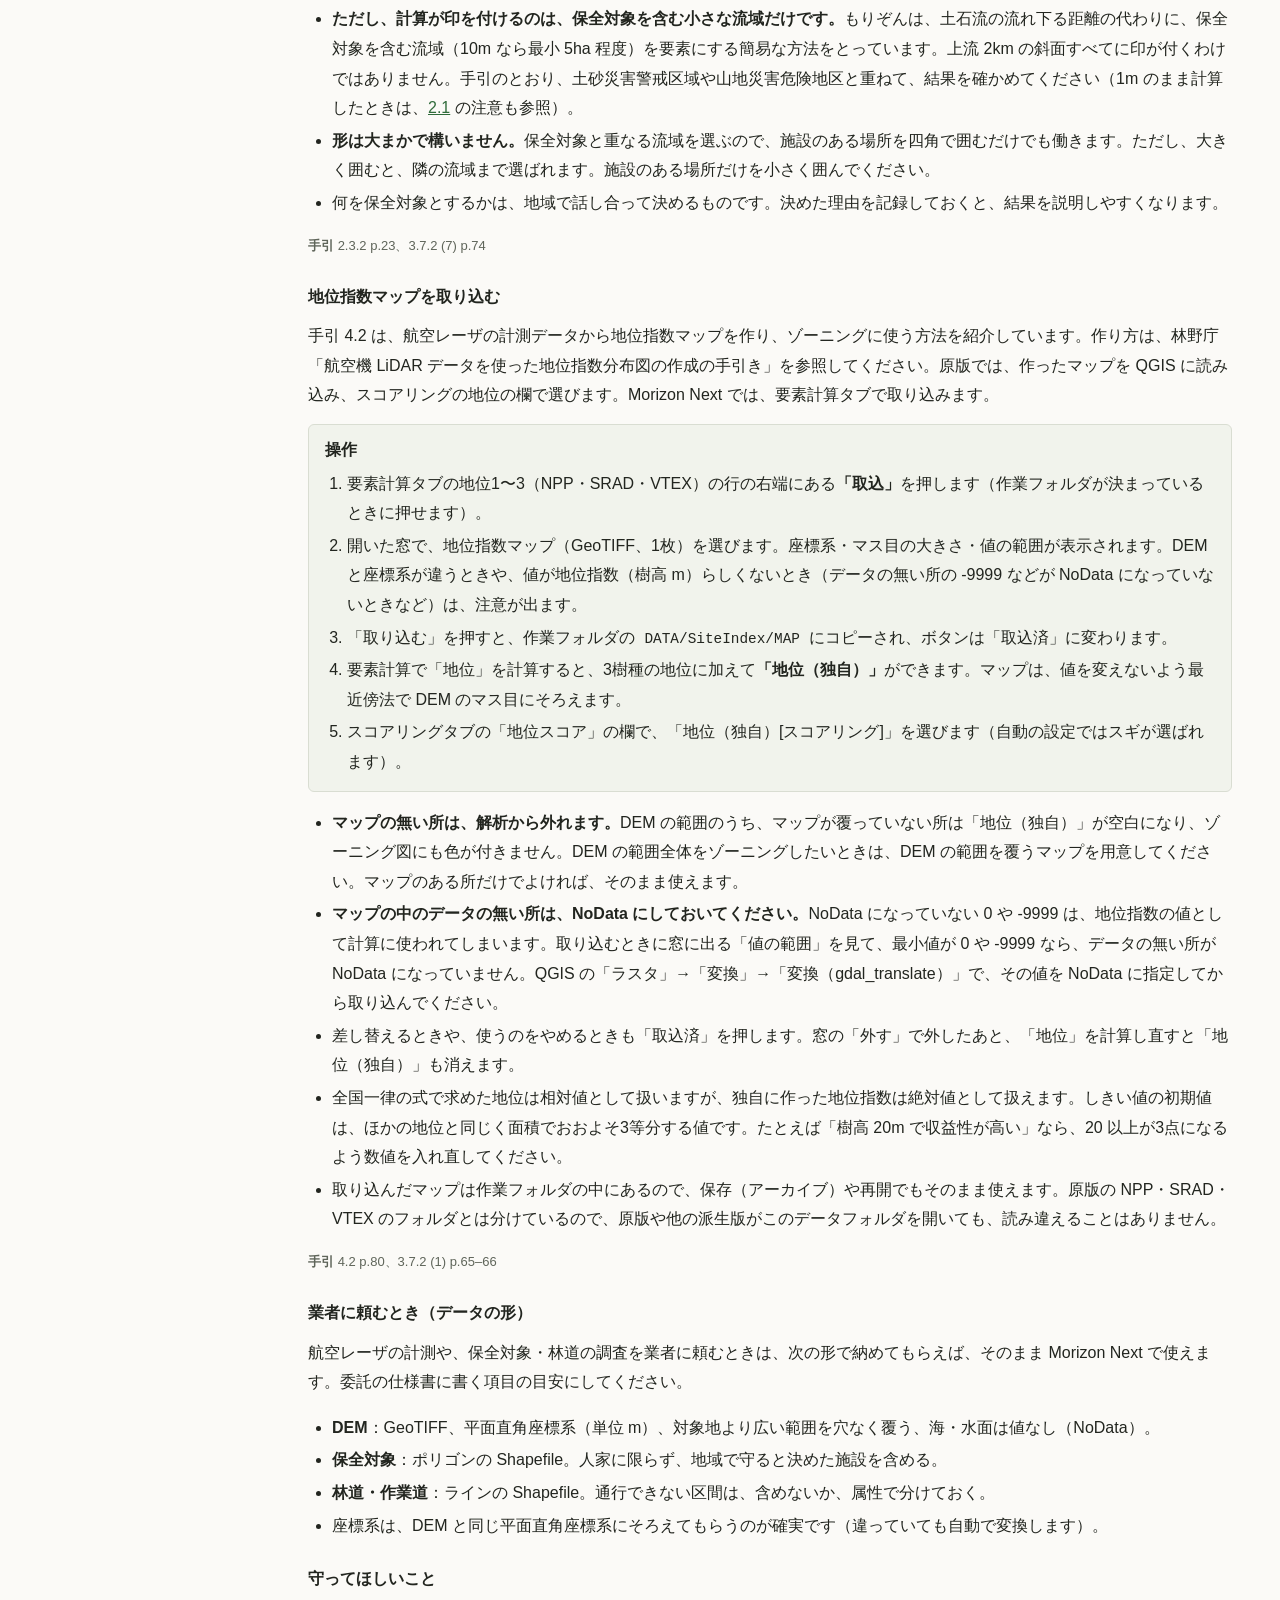
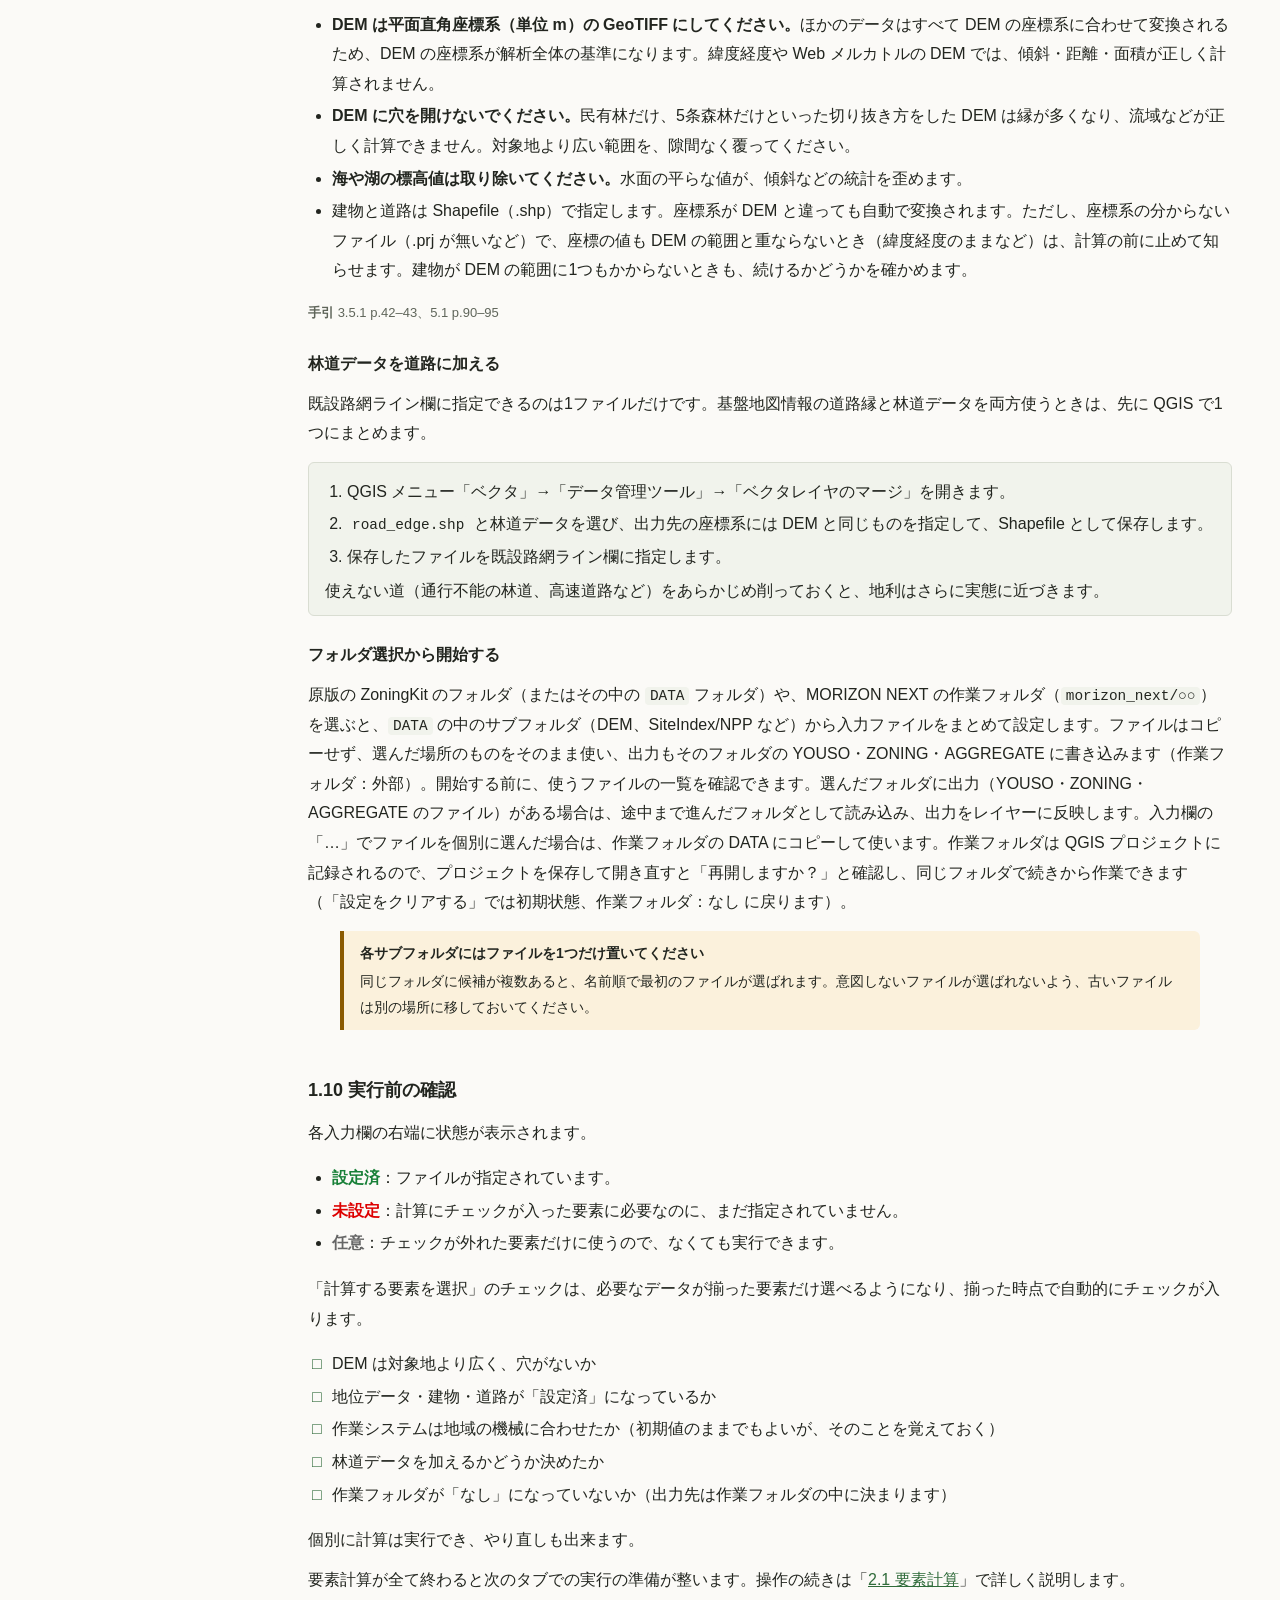
==== commit 342dcfc8: "0.1.10：処理の見直し - 北海道の遠軽・湧別・滝上・興部・西興部・雄武を、告示どおり12系に（13系としていた） - DEM を10mにまとめ直したあと、元の DEM の NoData（海・水面" ====
--- a/docs/manual.html
+++ b/docs/manual.html
@@ -725,6 +725,8 @@
 </ol>
 </div>
 <ul>
+  <li><strong>マップの無い所は、解析から外れます。</strong>DEM の範囲のうち、マップが覆っていない所は「地位（独自）」が空白になり、ゾーニング図にも色が付きません。DEM の範囲全体をゾーニングしたいときは、DEM の範囲を覆うマップを用意してください。マップのある所だけでよければ、そのまま使えます。</li>
+  <li><strong>マップの中のデータの無い所は、NoData にしておいてください。</strong>NoData になっていない 0 や -9999 は、地位指数の値として計算に使われてしまいます。取り込むときに窓に出る「値の範囲」を見て、最小値が 0 や -9999 なら、データの無い所が NoData になっていません。QGIS の「ラスタ」→「変換」→「変換（gdal_translate）」で、その値を NoData に指定してから取り込んでください。</li>
   <li>差し替えるときや、使うのをやめるときも「取込済」を押します。窓の「外す」で外したあと、「地位」を計算し直すと「地位（独自）」も消えます。</li>
   <li>全国一律の式で求めた地位は相対値として扱いますが、独自に作った地位指数は絶対値として扱えます。しきい値の初期値は、ほかの地位と同じく面積でおおよそ3等分する値です。たとえば「樹高 20m で収益性が高い」なら、20 以上が3点になるよう数値を入れ直してください。</li>
   <li>取り込んだマップは作業フォルダの中にあるので、保存（アーカイブ）や再開でもそのまま使えます。原版の NPP・SRAD・VTEX のフォルダとは分けているので、原版や他の派生版がこのデータフォルダを開いても、読み違えることはありません。</li>
@@ -1038,9 +1040,10 @@
 </figure>
 <p>針葉樹とみなす値に当てはまらないポリゴン（値が空のものを含む）は、4つの区分の色を付けず、淡い黄色で塗ります（凡例「区分外（針葉樹フィルタオプション）」）。選んだ値によって決まるので、ここに入るポリゴンが針葉樹でないとは限りません。災害リスクの斜線は、樹種に関係なく付きます。</p>
 <p>このオプションが切り替えるのは地図の表示だけです。集計の値（最も多い区分・区分ごとの割合など）は変わらず、属性表にはすべてのポリゴンの計算どおりの区分が残ります。「流域で集計」では使えません。</p>
-
-<h4>ゾーン統計量：外周線を出力しない（オプション）</h4>
-<p>ゾーン統計量の地図を、森林計画図の小班線などほかのレイヤーと重ねて見るときのためのオプションです。ゾーン統計量タブで「外周線を出力しない」にチェックを入れて実行すると、次のように描きます。</p>
+<p><strong>現在地の樹種メッシュ</strong>：ポリゴンレイヤーの欄で「現在地の樹種メッシュ（全国森林資源メッシュを取得）」を選ぶと、林野庁「全国森林資源メッシュ」（G空間情報センター、20m）のうちゾーニング図の範囲にかかる図郭を自動で取得し、ポリゴンレイヤーとして選びます。あわせて、照合する列を「樹種」（航空レーザの判定があればそれ、無ければ森林簿の樹種）にし、針葉樹とみなす値（スギ・ヒノキ類・カラマツ・マツ類・その他針葉樹など）を入れておきます（オプションのチェックは入れません。使うときは自分でチェックを入れてください）。ゾーニングは ZoningKit の地位のまま原版の手順で進め、最後に 20m の樹種で絞って見るための使い方です。取得した図郭は共有データに保存し、同じ図郭は2回目から取得しません。レイヤー（「全国森林資源メッシュ（林野庁）」）はゾーニング図の直下に置かれ、表示の切り替えはゾーニング図と同じに扱います。集計に使うためだけのものなので、ゾーン統計量を実行し終えると外します（もう一度使うときは、同じ欄から選び直してください）。樹種は森林簿の情報が入っている地域（森林簿を林野庁に提供した都道府県の民有林と、国有林）にだけ入っています。</p>
+
+<h4>ゾーン統計量：外周線を表示する（オプション）</h4>
+<p>ゾーン統計量の地図を、等高線や森林計画図の小班線などほかのレイヤーと重ねて見るときのためのオプションです。初期値はチェックなしで、次のように描きます。チェックを入れて実行すると、外周線を描き、斜線を不透明で描きます（原版と同じ描き方）。</p>
 <ul>
   <li>区分の塗り（第1〜第4象限、区分外）の外周線を描かない。</li>
   <li>災害リスクの斜線を薄く（不透明度30%）描く。斜線そのものは消えない。</li>
@@ -1048,7 +1051,7 @@
 <p>切り替わるのは地図の表示だけで、集計の値は変わりません。「任意のポリゴンで集計」「流域で集計」のどちらでも使えます。チェックの状態は、次にプラグインを開いたときも残ります。</p>
 
 <h4>ゾーン統計量：不透明度を100％設定（オプション）</h4>
-<p>ゾーン統計量の区分の塗り（第1〜第4象限、区分外）は、背景の地図が透けて見えるよう、不透明度40%・描画モード「乗算」で描きます。「外周線を出力しない」の横の「不透明度を100％設定」にチェックを入れて実行すると、塗りを不透明度100%・描画モード「通常」（原版と同じ描き方）で描きます。</p>
+<p>ゾーン統計量の区分の塗り（第1〜第4象限、区分外）は、背景の地図が透けて見えるよう、不透明度50%・描画モード「乗算」で描きます。「外周線を表示する」の横の「不透明度を100％設定」にチェックを入れて実行すると、塗りを不透明度100%・描画モード「通常」（原版と同じ描き方）で描きます。</p>
 <p>切り替わるのは地図の表示だけで、集計の値は変わりません。「任意のポリゴンで集計」「流域で集計」のどちらでも使えます。チェックの状態は、次にプラグインを開いたときも残ります。保存したデータを読み込み直したときは、集計したときの見え方のまま表示します。</p>
 <h4>しきい値を決めるときに</h4>
 <figure>
@@ -1074,7 +1077,7 @@
 <ul>
   <li>小班での集計は、小班を判断の単位として全体を見るのに向いています。大きな小班では、中の違いが1色にまとめられます。</li>
   <li>メッシュでの集計は、狭い範囲の実態を見るのに向いています。森林計画図を重ねると、小班の中のどこがどの区分かが読めます。針葉樹かどうかも、メッシュの樹種（航空レーザで判定したもの）で見分けられます。</li>
-  <li>メッシュはポリゴンの数が多くなります。広い範囲を1枚で見ると、細かいマスが点々と並んで見えにくくなります。「外周線を出力しない」を合わせて使うと、ほかのレイヤーと重ねて見やすくなります。</li>
+  <li>メッシュはポリゴンの数が多くなります。広い範囲を1枚で見ると、細かいマスが点々と並んで見えにくくなります。「外周線を表示する」のチェックを外すと、ほかのレイヤーと重ねて見やすくなります。</li>
 </ul>
 </section>
 </section>
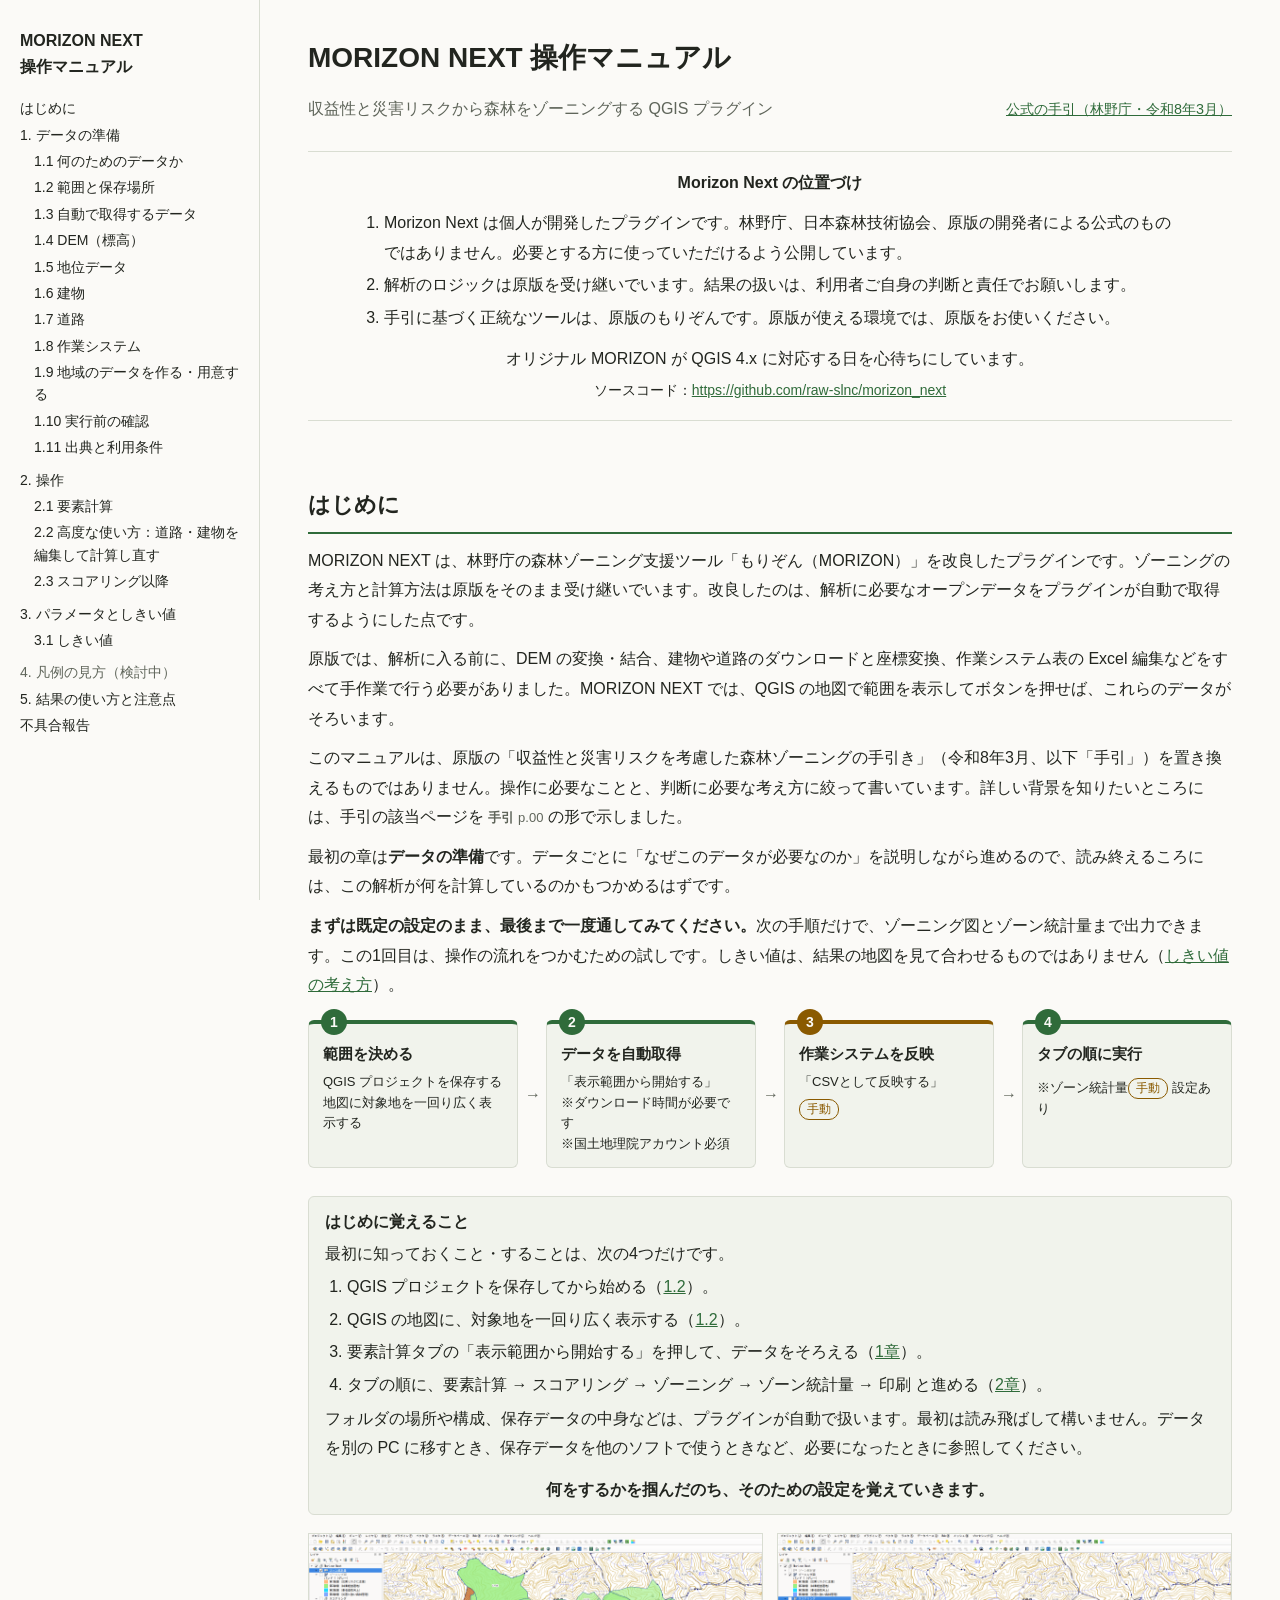
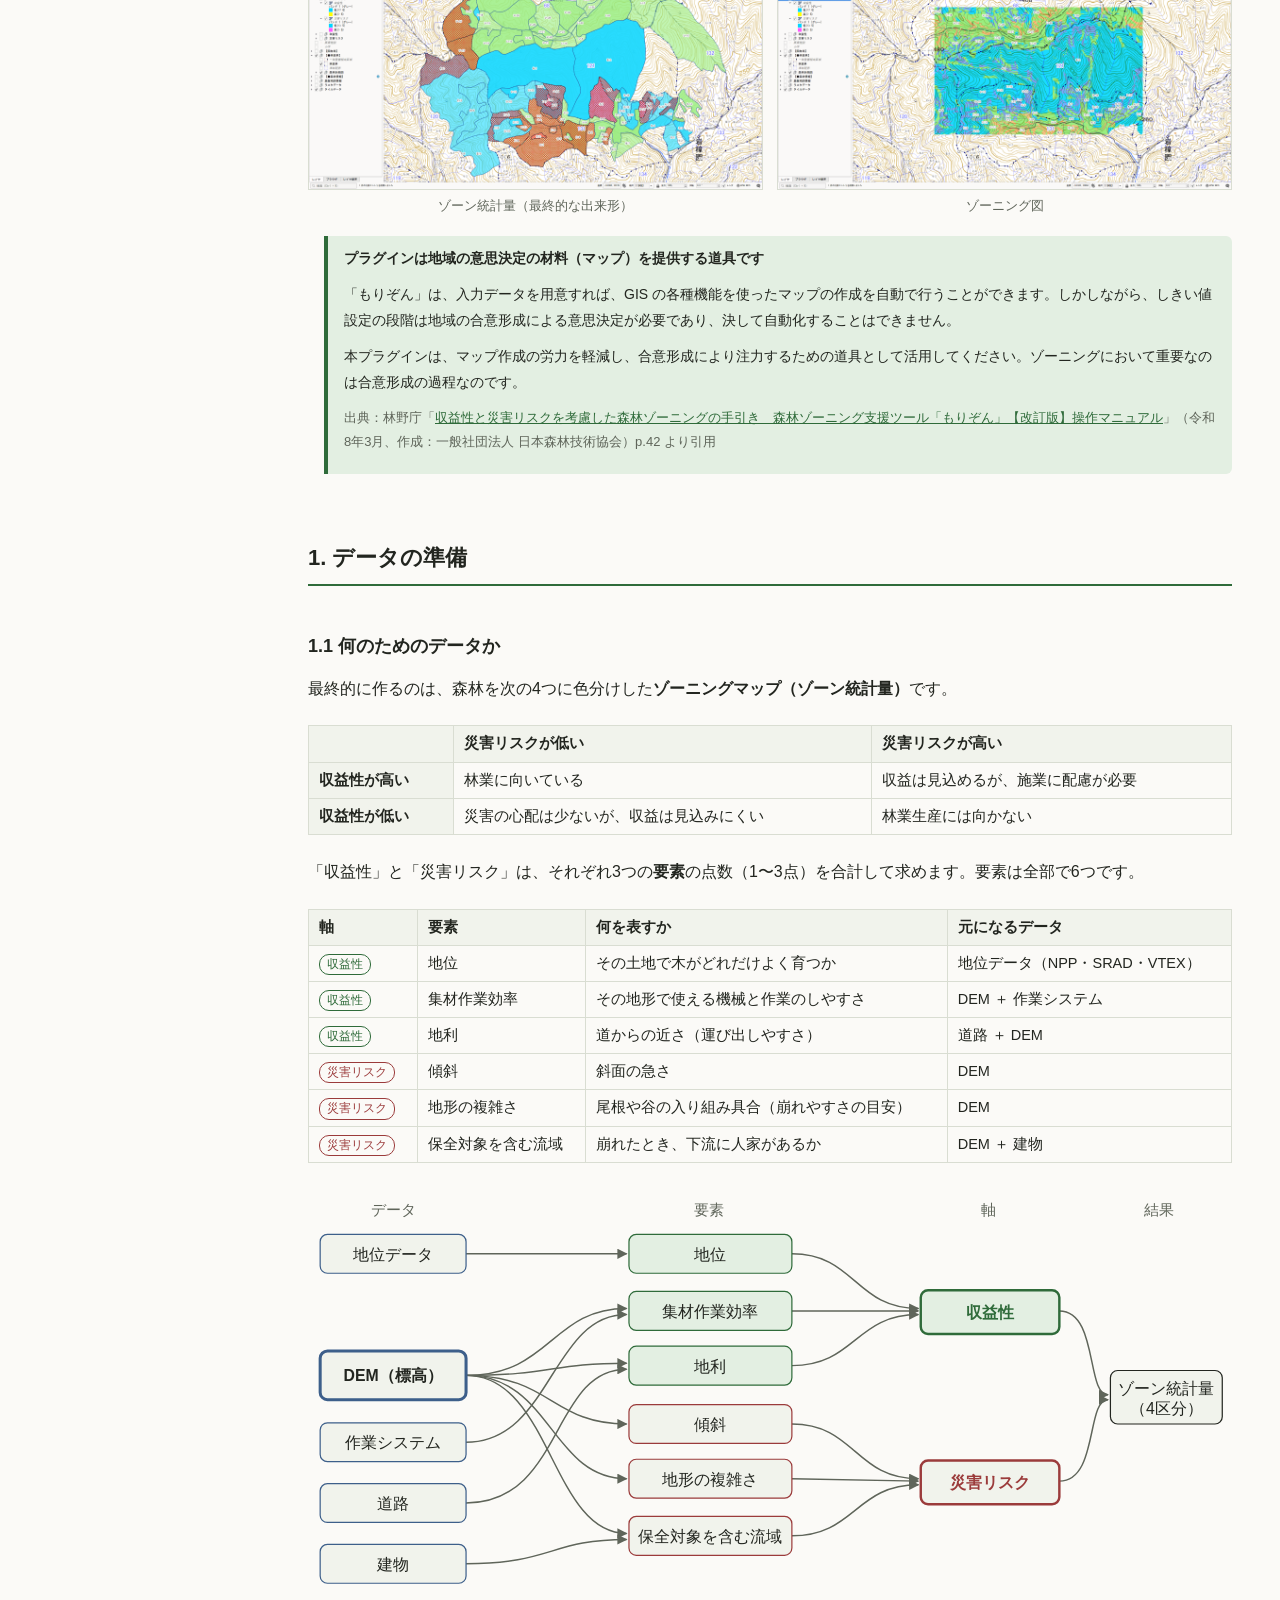
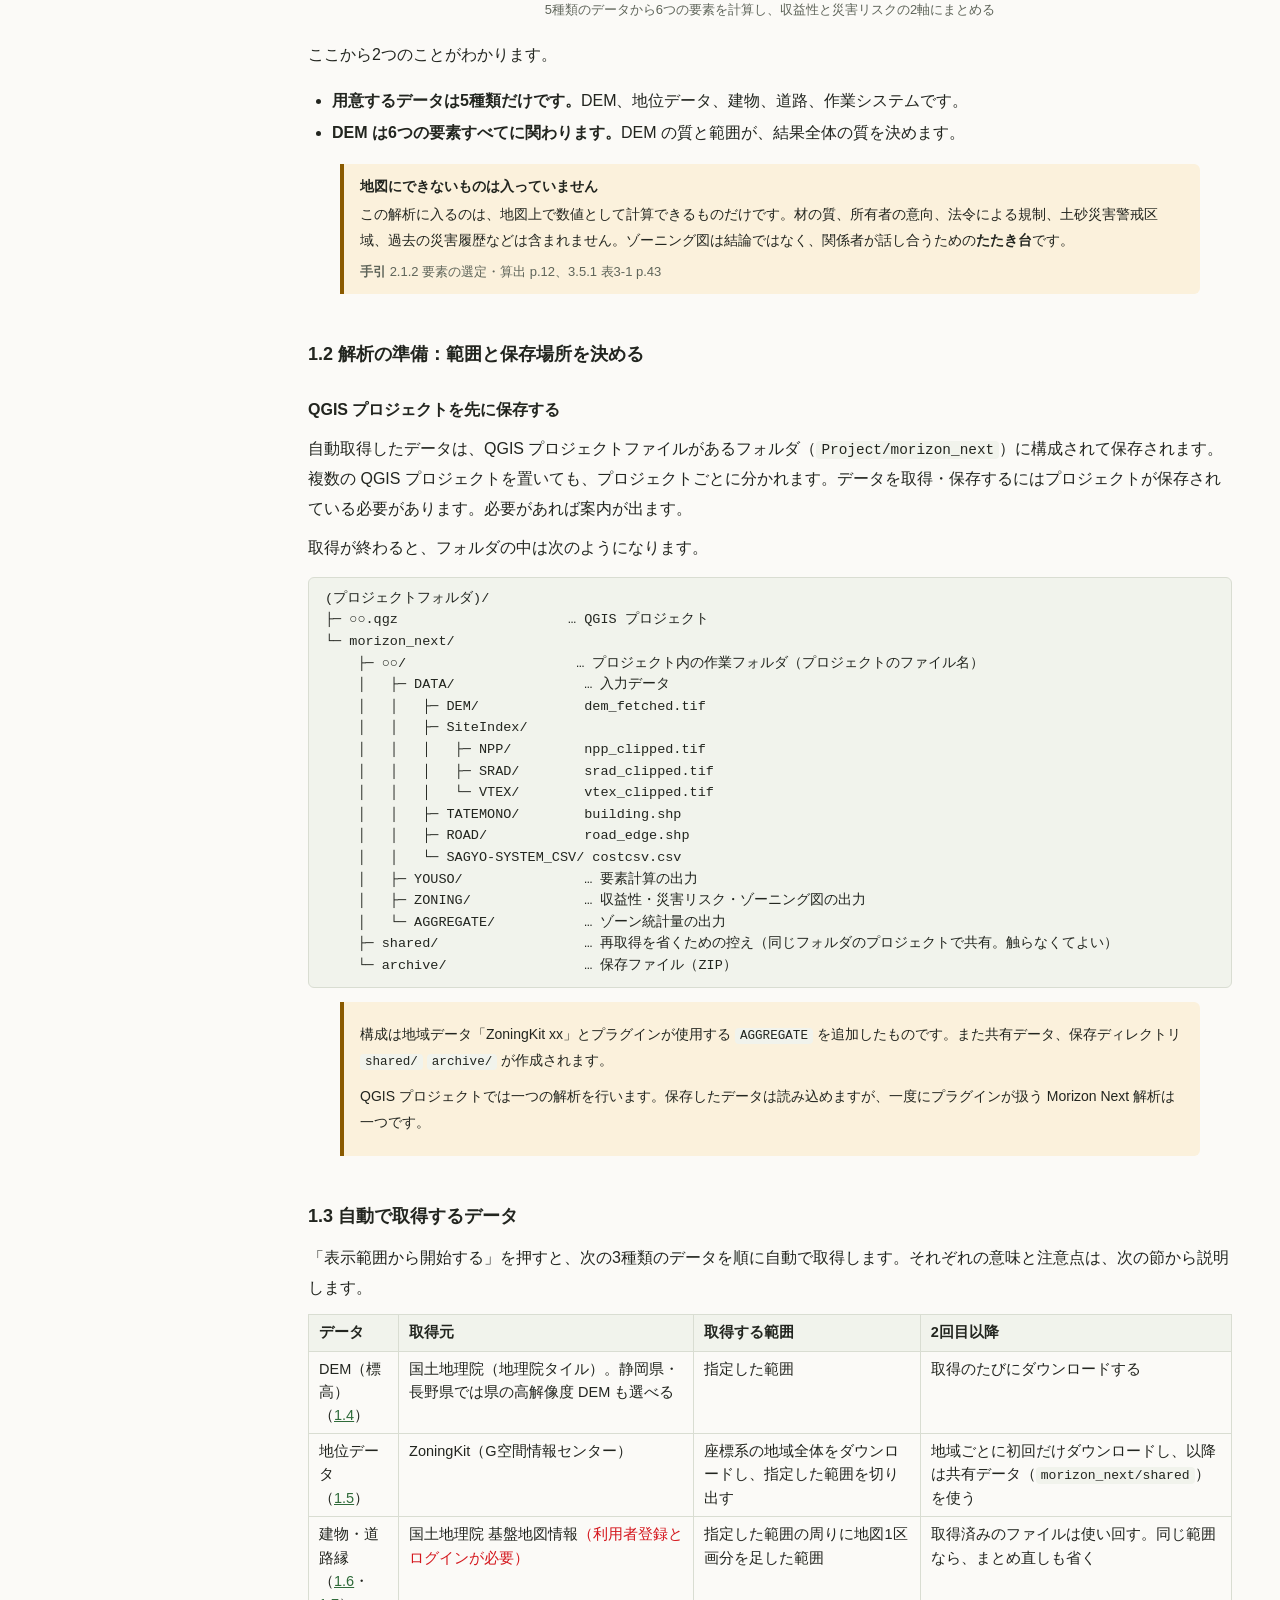
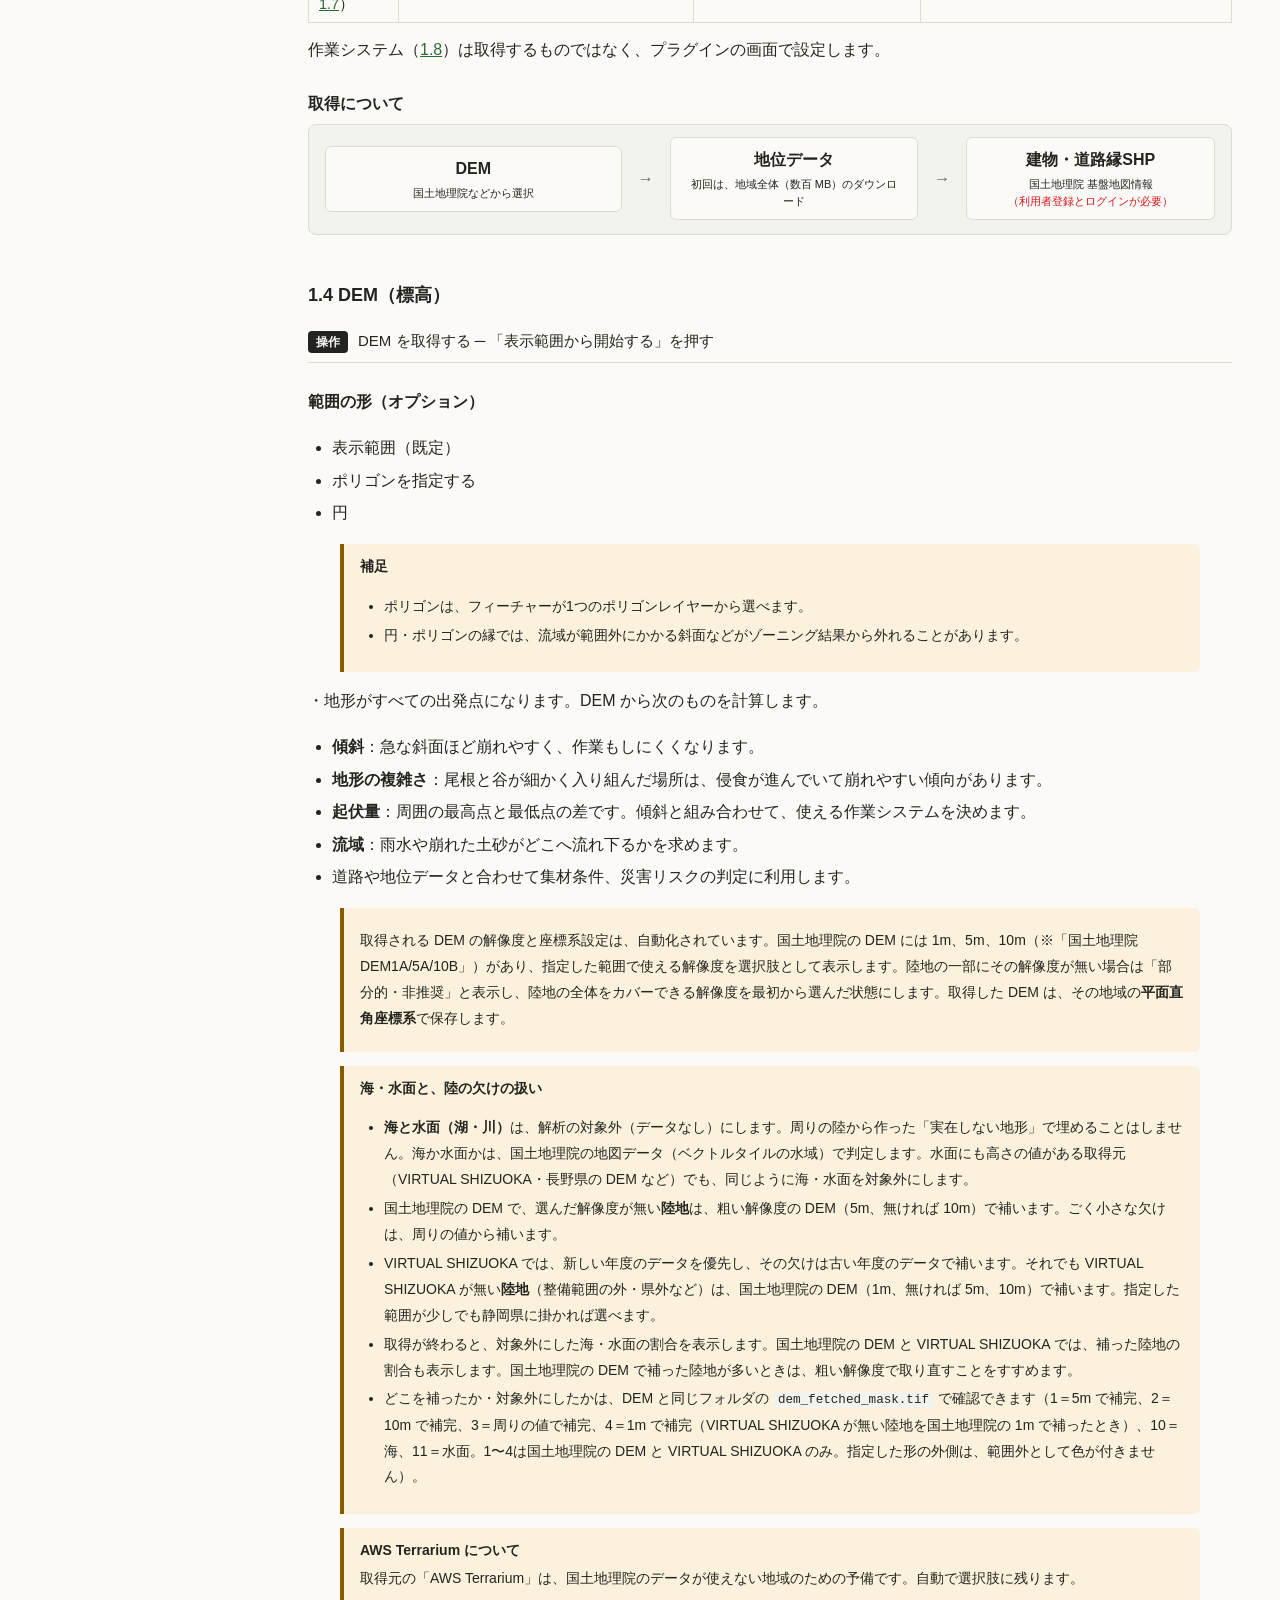
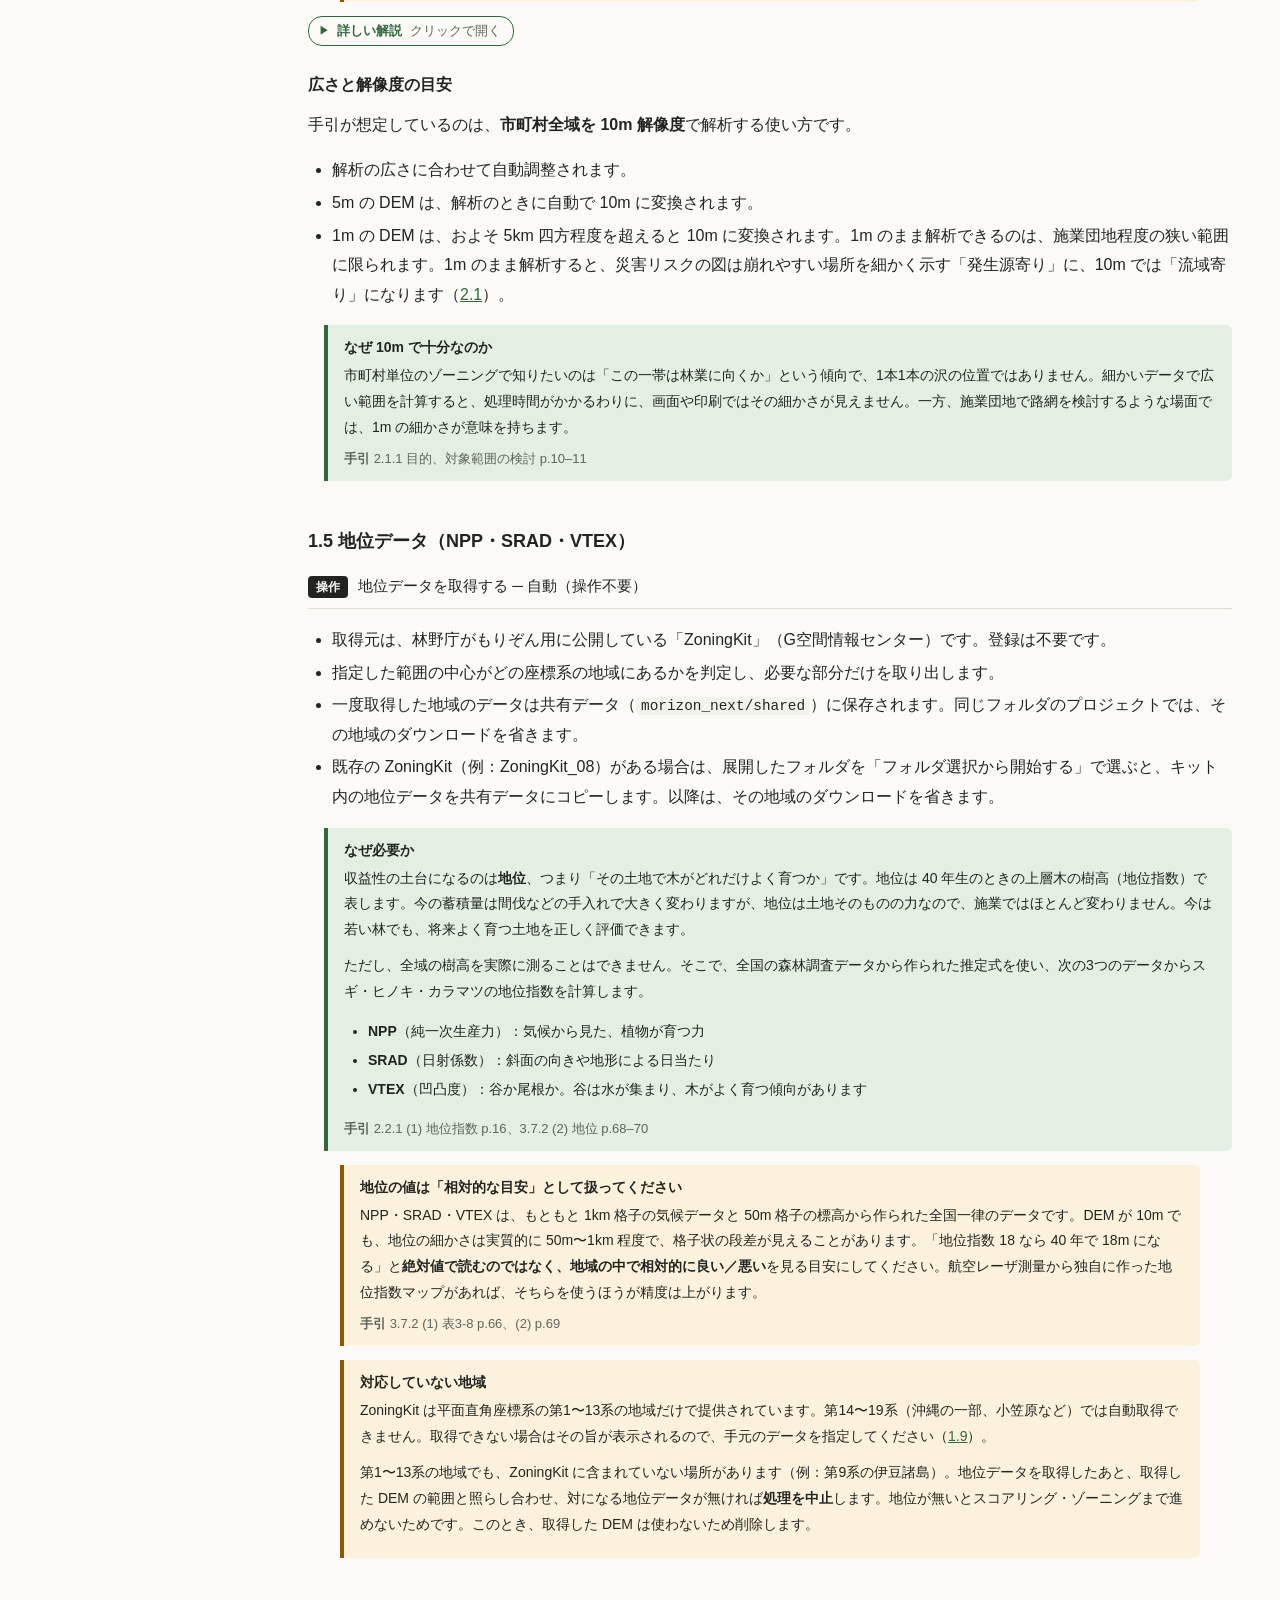
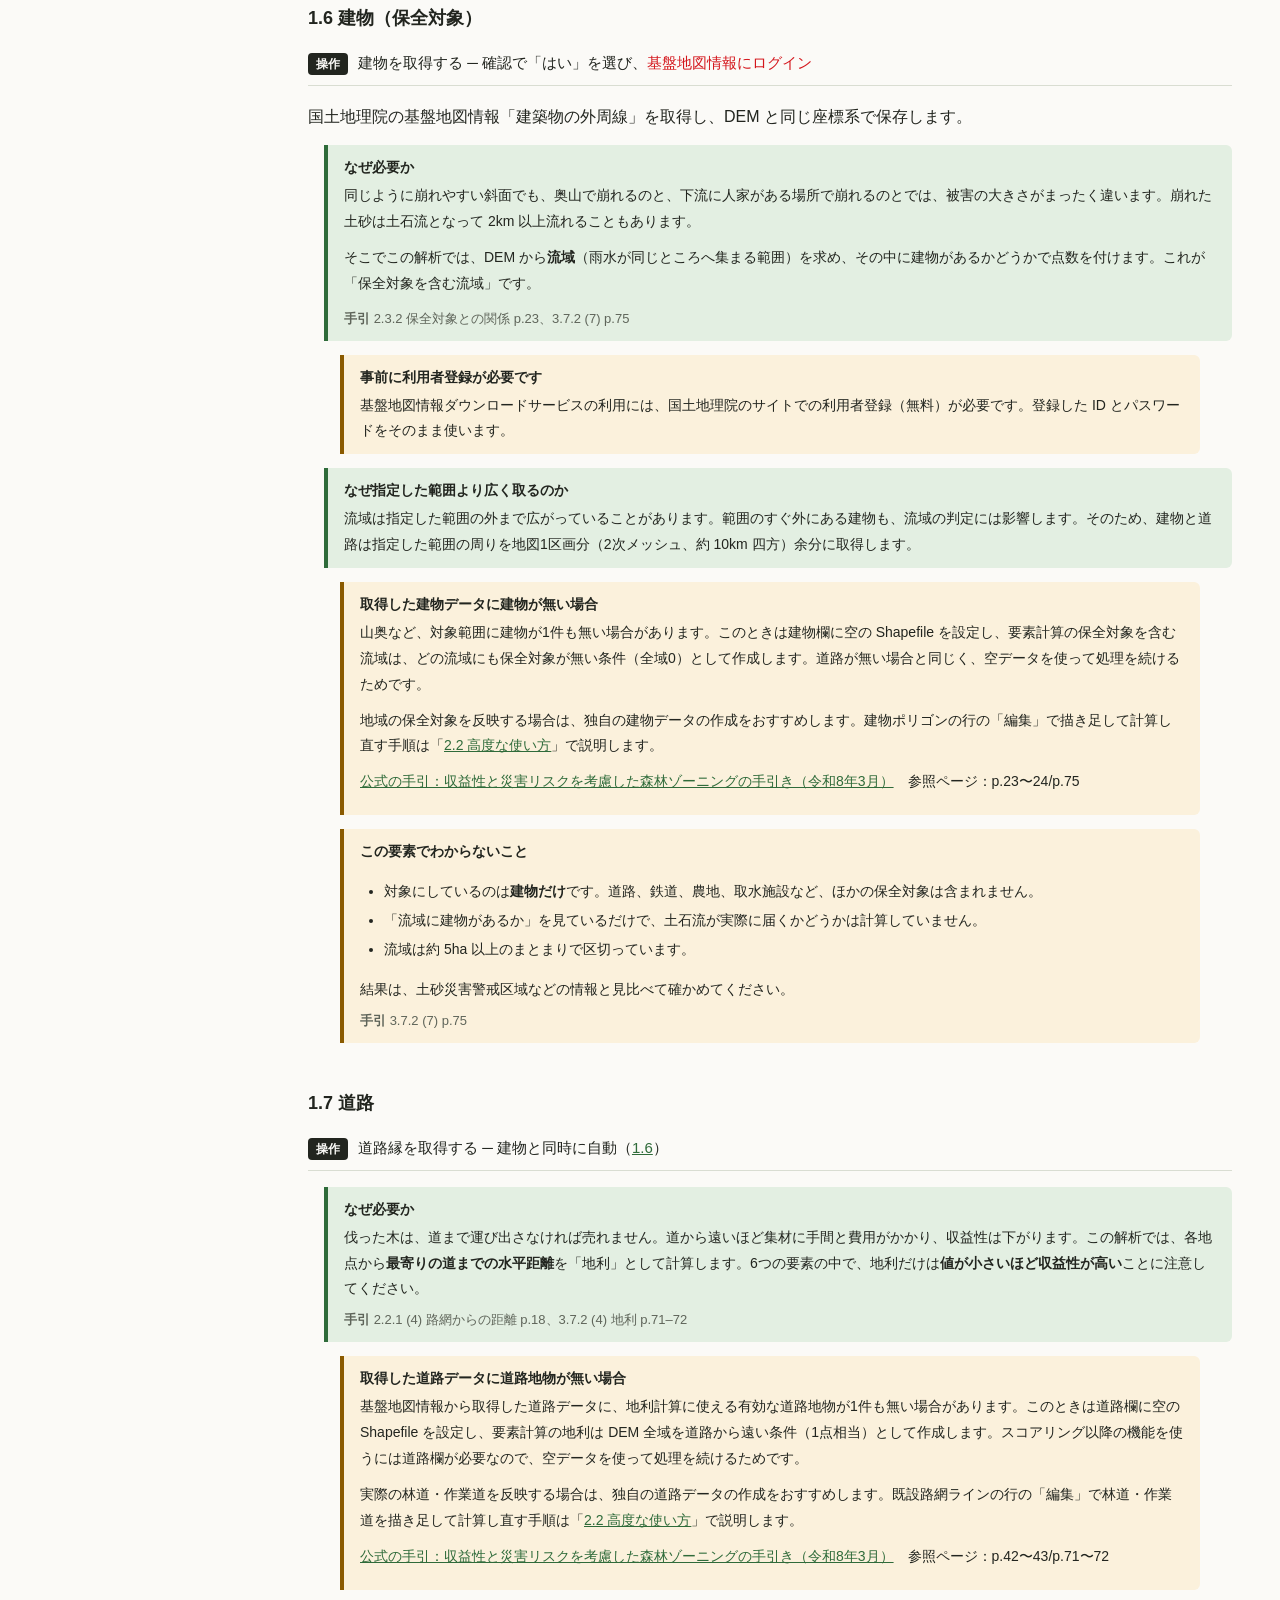
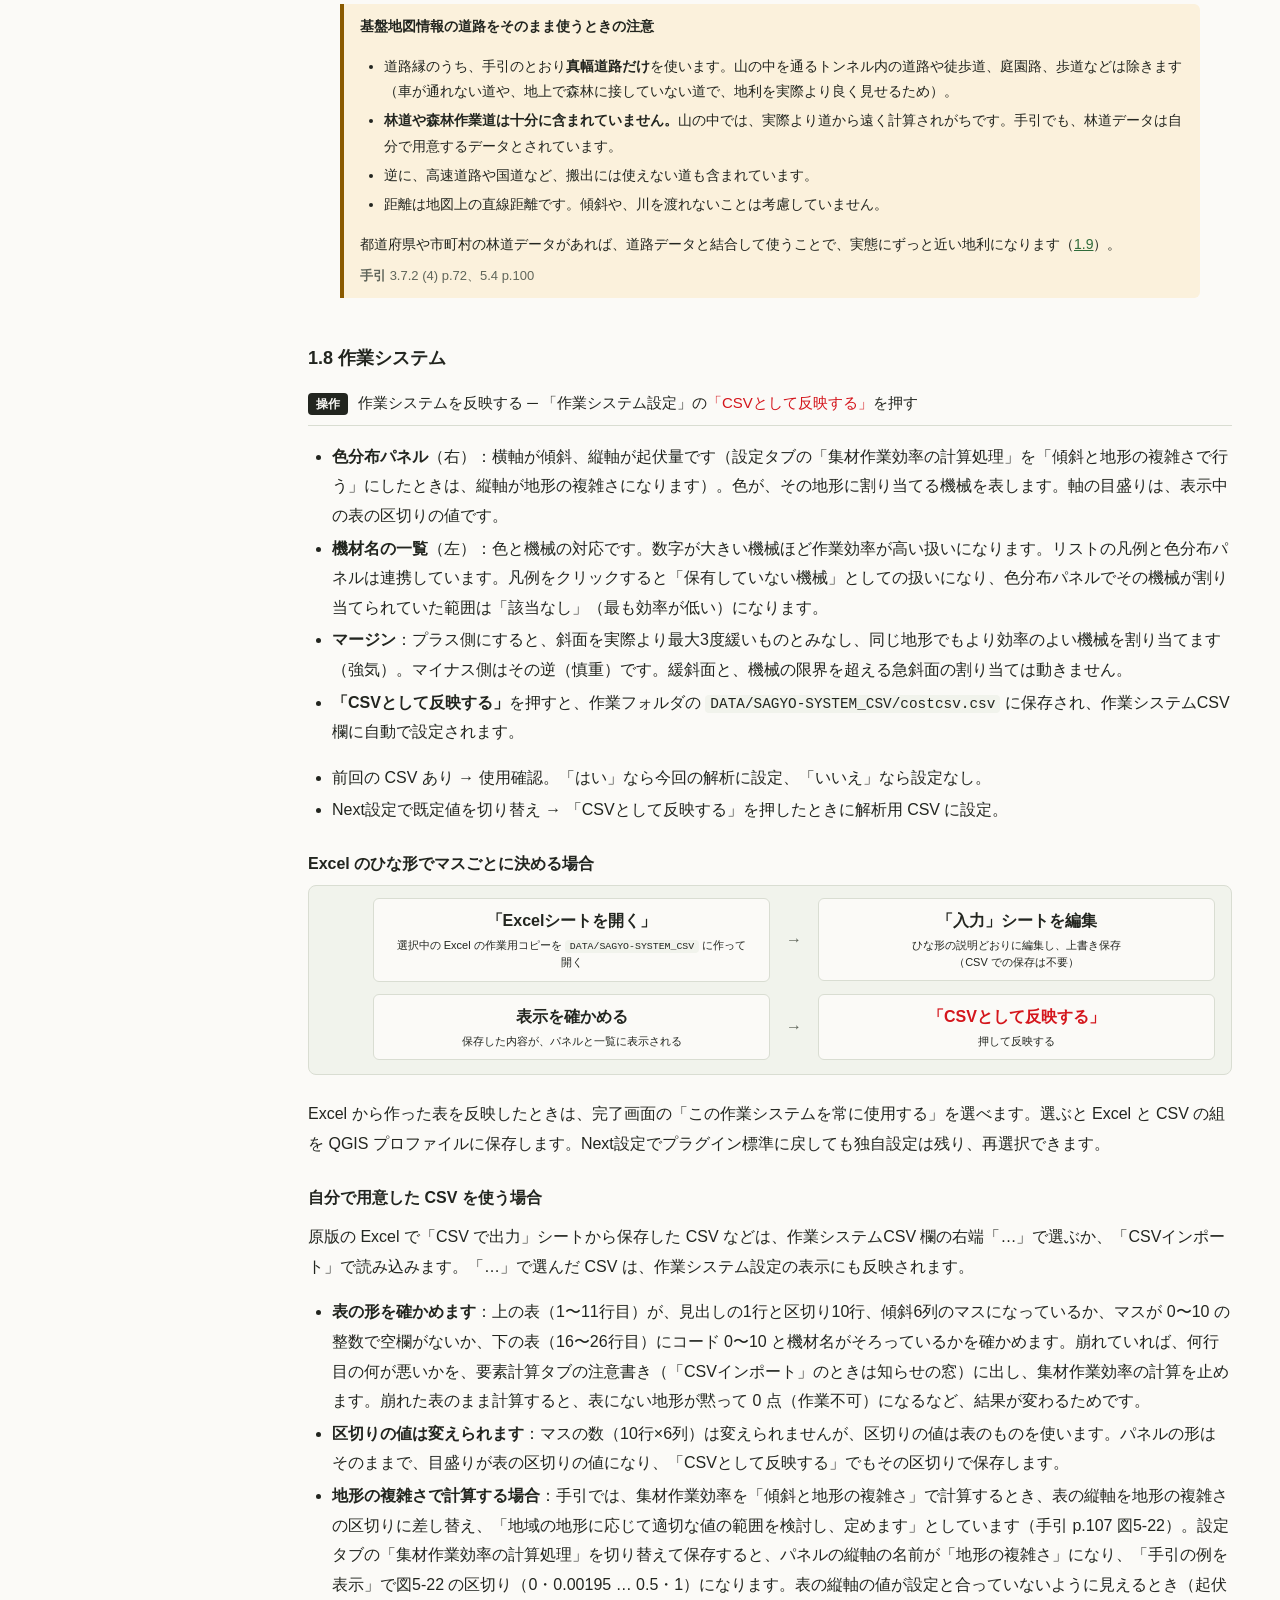
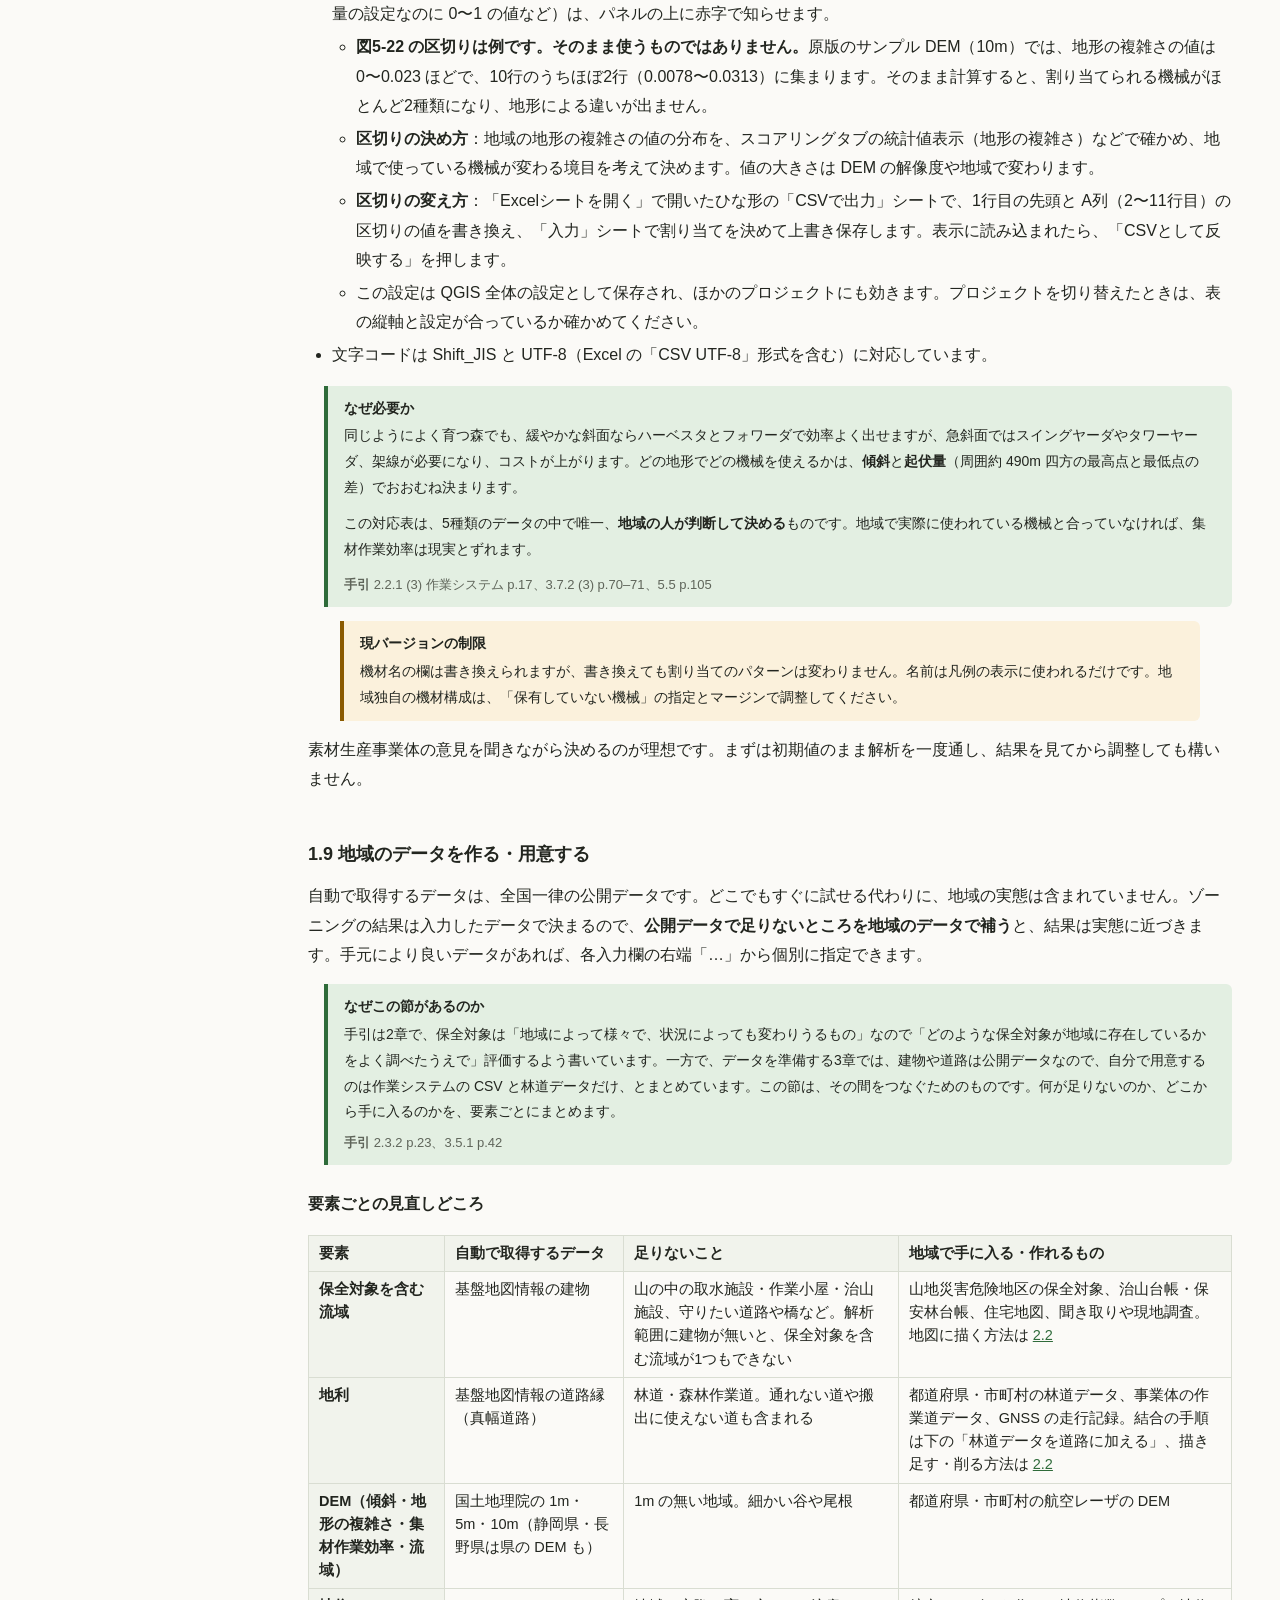
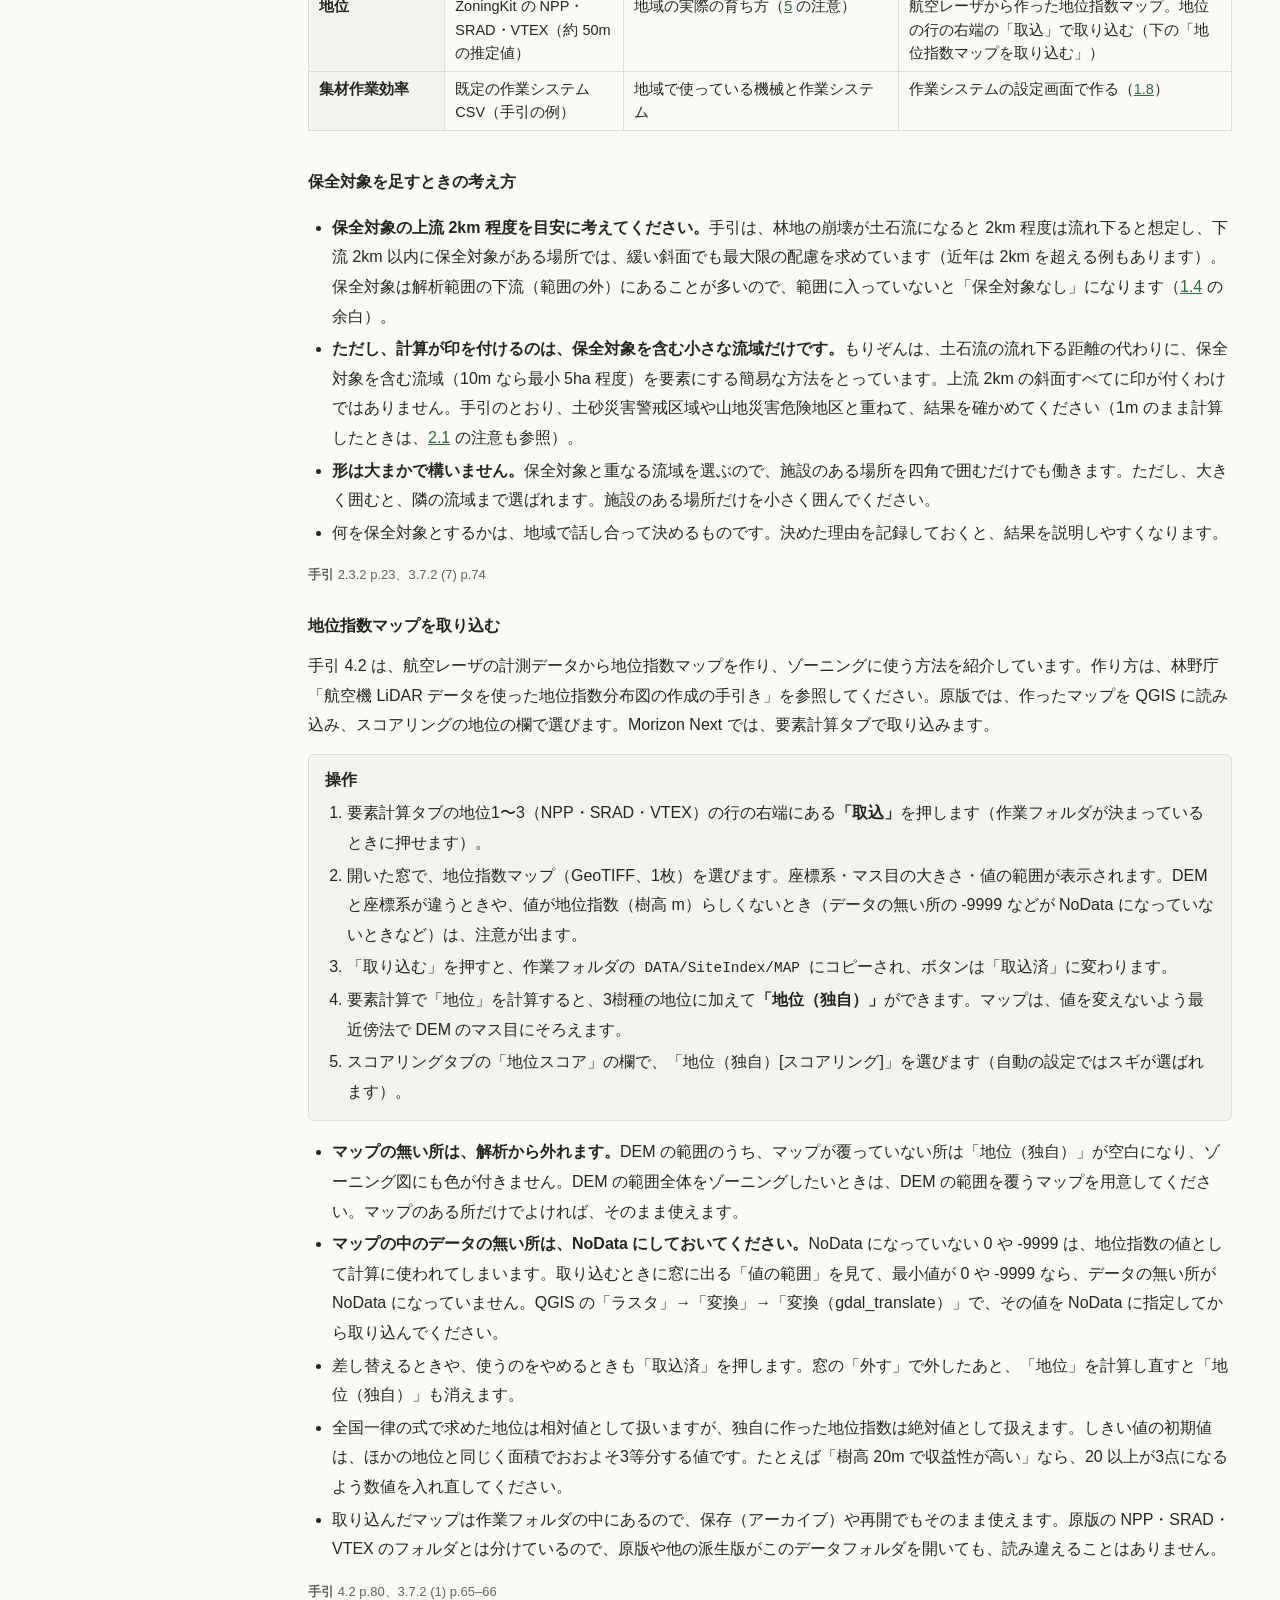
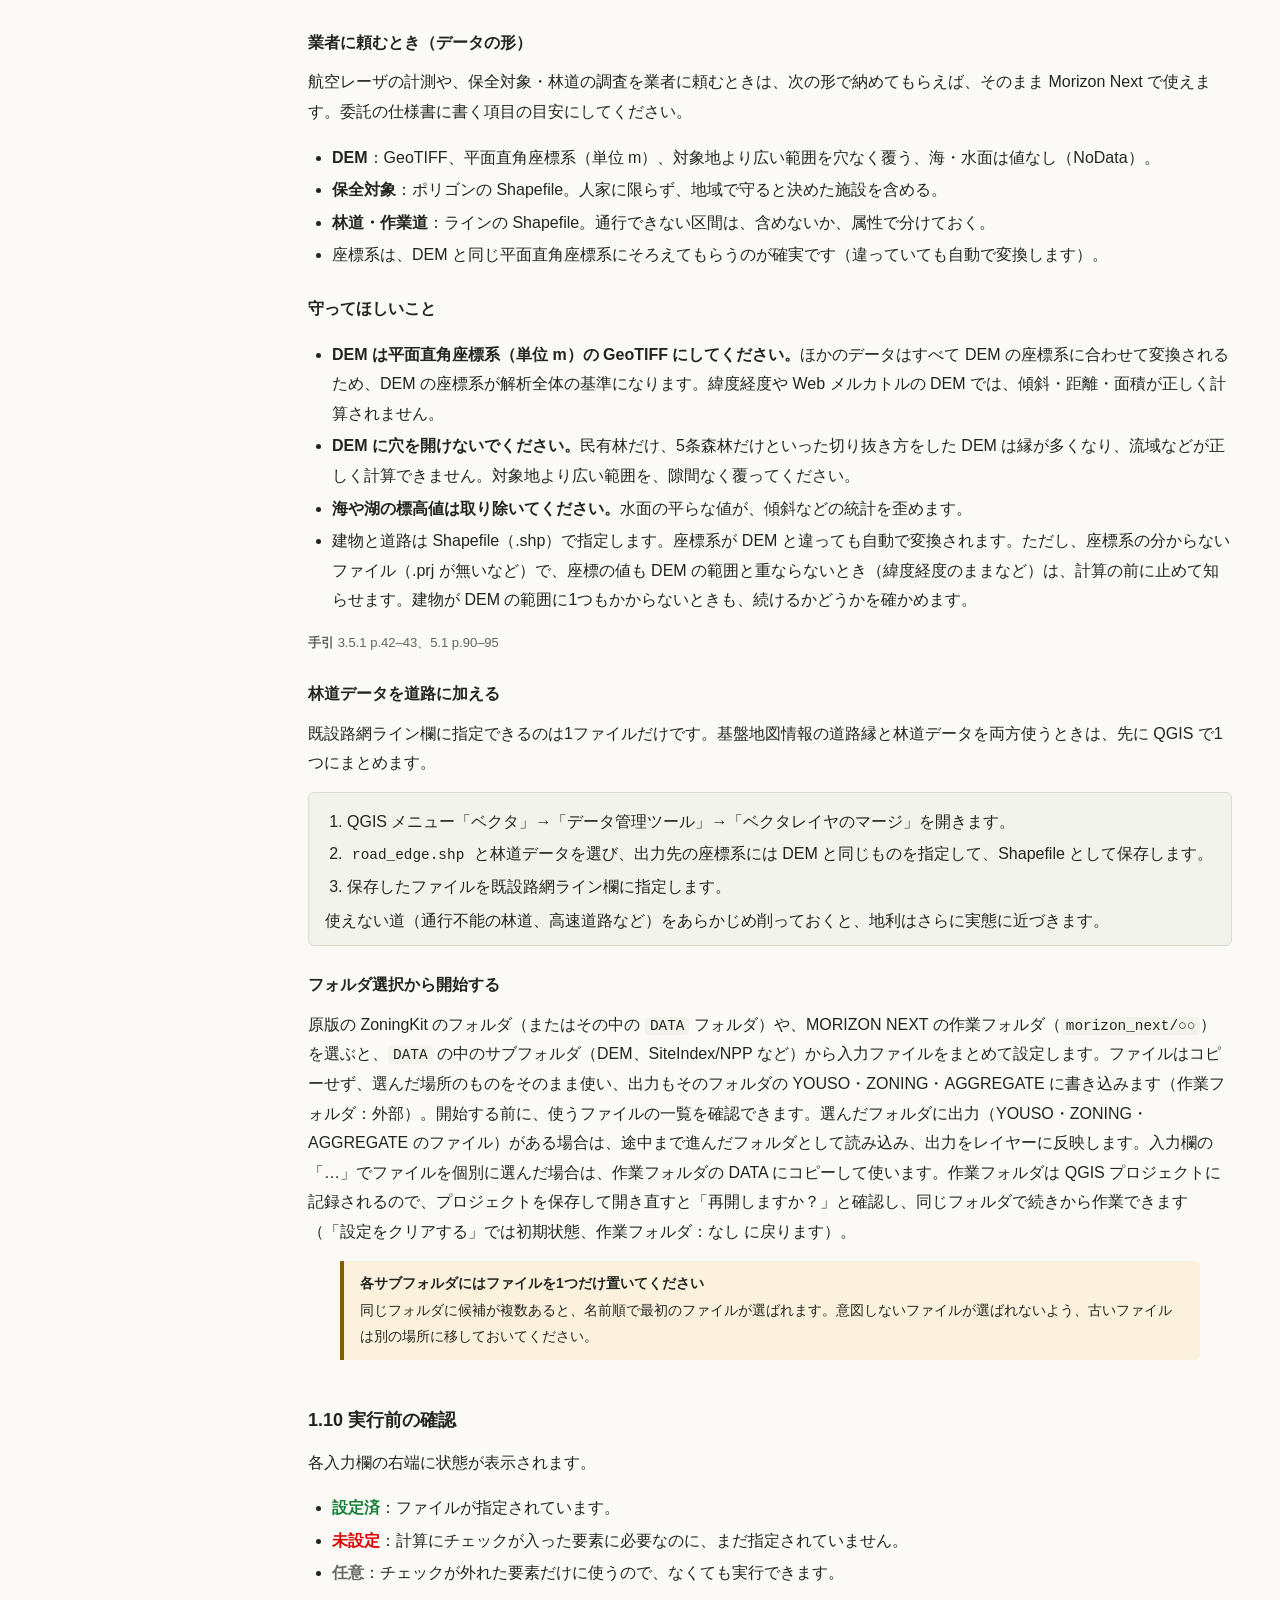
==== commit 513861b4: "0.2.0：解析範囲と作業システムの操作を改善 - 単一ポリゴンを取得・解析範囲に指定できるようにし、解析開始まで範囲を地図に表示 - 作業システムの既定値切替と、前回CSVを使うかの確認を追加 - " ====
--- a/docs/manual.html
+++ b/docs/manual.html
@@ -458,9 +458,9 @@
 <p>「表示範囲から開始する」を押すと、次の3種類のデータを順に自動で取得します。それぞれの意味と注意点は、次の節から説明します。</p>
 <table>
   <tr><th>データ</th><th>取得元</th><th>取得する範囲</th><th>2回目以降</th></tr>
-  <tr><td>DEM（標高）<br>（<a href="#data-dem">1.4</a>）</td><td>国土地理院（地理院タイル）。静岡県・長野県では県の高解像度 DEM も選べる</td><td>地図に表示している範囲</td><td>取得のたびにダウンロードする</td></tr>
-  <tr><td>地位データ<br>（<a href="#data-siteindex">1.5</a>）</td><td>ZoningKit（G空間情報センター）</td><td>座標系の地域全体をダウンロードし、表示範囲を切り出す</td><td>地域ごとに初回だけダウンロードし、以降は共有データ（<span class="path">morizon_next/shared</span>）を使う</td></tr>
-  <tr><td>建物・道路縁<br>（<a href="#data-building">1.6</a>・<a href="#data-road">1.7</a>）</td><td>国土地理院 基盤地図情報<span class="alert">（利用者登録とログインが必要）</span></td><td>表示範囲の周りに地図1区画分を足した範囲</td><td>取得済みのファイルは使い回す。同じ範囲なら、まとめ直しも省く</td></tr>
+  <tr><td>DEM（標高）<br>（<a href="#data-dem">1.4</a>）</td><td>国土地理院（地理院タイル）。静岡県・長野県では県の高解像度 DEM も選べる</td><td>指定した範囲</td><td>取得のたびにダウンロードする</td></tr>
+  <tr><td>地位データ<br>（<a href="#data-siteindex">1.5</a>）</td><td>ZoningKit（G空間情報センター）</td><td>座標系の地域全体をダウンロードし、指定した範囲を切り出す</td><td>地域ごとに初回だけダウンロードし、以降は共有データ（<span class="path">morizon_next/shared</span>）を使う</td></tr>
+  <tr><td>建物・道路縁<br>（<a href="#data-building">1.6</a>・<a href="#data-road">1.7</a>）</td><td>国土地理院 基盤地図情報<span class="alert">（利用者登録とログインが必要）</span></td><td>指定した範囲の周りに地図1区画分を足した範囲</td><td>取得済みのファイルは使い回す。同じ範囲なら、まとめ直しも省く</td></tr>
 </table>
 <p>作業システム（<a href="#data-costcsv">1.8</a>）は取得するものではなく、プラグインの画面で設定します。</p>
 
@@ -478,9 +478,18 @@
 <h3>1.4 DEM（標高）</h3>
 <p class="op"><span class="op-label">操作</span><span>DEM を取得する ─ 「表示範囲から開始する」を押す</span></p>
 
-<h4>範囲は「QGIS の地図に表示している範囲」</h4>
-<p>「表示範囲から開始する」を押すと、<strong>その時点で QGIS の地図に表示されている範囲</strong>がデータの取得範囲になります。計画図や市町村界などのレイヤを表示し、対象地が画面に収まるように拡大・縮小してから始めてください。</p>
-<p>DEM ブラウザの「範囲の形（オプション）」で<strong>「円」</strong>を選ぶと、地図の中心（十字）を基準に、表示範囲に内接する円（表示範囲が横長・縦長なら楕円）の外側を、解析の対象外（データなし）にします。DEM は表示範囲の方形で取得し、結果は円の形で出ます。円の縁の近くは、流域が円の外にかかる斜面などがゾーニングの結果から外れます。既定は表示範囲そのまま（方形）です。</p>
+<h4>範囲の形（オプション）</h4>
+<ul>
+  <li>表示範囲（既定）</li>
+  <li>ポリゴンを指定する</li>
+  <li>円</li>
+</ul>
+<div class="note"><span class="label">補足</span>
+<ul>
+  <li>ポリゴンは、フィーチャーが1つのポリゴンレイヤーから選べます。</li>
+  <li>円・ポリゴンの縁では、流域が範囲外にかかる斜面などがゾーニング結果から外れることがあります。</li>
+</ul>
+</div>
 
 <p>・地形がすべての出発点になります。DEM から次のものを計算します。</p>
 <ul>
@@ -491,14 +500,15 @@
   <li>道路や地位データと合わせて集材条件、災害リスクの判定に利用します。</li>
 </ul>
 <div class="note">
-<p>取得される DEM の解像度と座標系設定は、自動化されています。国土地理院の DEM には 1m、5m、10m（※「国土地理院 DEM1A/5A/10B」）があり、表示範囲で使える解像度を選択肢として表示します。陸地の一部にその解像度が無い場合は「部分的・非推奨」と表示し、陸地の全体をカバーできる解像度を最初から選んだ状態にします。取得した DEM は、その地域の<strong>平面直角座標系</strong>で保存します。</p>
+<p>取得される DEM の解像度と座標系設定は、自動化されています。国土地理院の DEM には 1m、5m、10m（※「国土地理院 DEM1A/5A/10B」）があり、指定した範囲で使える解像度を選択肢として表示します。陸地の一部にその解像度が無い場合は「部分的・非推奨」と表示し、陸地の全体をカバーできる解像度を最初から選んだ状態にします。取得した DEM は、その地域の<strong>平面直角座標系</strong>で保存します。</p>
 </div>
 <div class="note"><span class="label">海・水面と、陸の欠けの扱い</span>
 <ul>
   <li><strong>海と水面（湖・川）</strong>は、解析の対象外（データなし）にします。周りの陸から作った「実在しない地形」で埋めることはしません。海か水面かは、国土地理院の地図データ（ベクトルタイルの水域）で判定します。水面にも高さの値がある取得元（VIRTUAL SHIZUOKA・長野県の DEM など）でも、同じように海・水面を対象外にします。</li>
   <li>国土地理院の DEM で、選んだ解像度が無い<strong>陸地</strong>は、粗い解像度の DEM（5m、無ければ 10m）で補います。ごく小さな欠けは、周りの値から補います。</li>
-  <li>取得が終わると、対象外にした海・水面の割合を表示します。国土地理院の DEM では、補った陸地の割合も表示し、補った陸地が多いときは、粗い解像度で取り直すことをすすめます。</li>
-  <li>どこを補ったか・対象外にしたかは、DEM と同じフォルダの <span class="path">dem_fetched_mask.tif</span> で確認できます（1＝5m で補完、2＝10m で補完、3＝周りの値で補完（1〜3は国土地理院の DEM のみ）、10＝海、11＝水面。範囲の形を「円」にしたときの円の外側は、範囲外として色が付きません）。</li>
+  <li>VIRTUAL SHIZUOKA では、新しい年度のデータを優先し、その欠けは古い年度のデータで補います。それでも VIRTUAL SHIZUOKA が無い<strong>陸地</strong>（整備範囲の外・県外など）は、国土地理院の DEM（1m、無ければ 5m、10m）で補います。指定した範囲が少しでも静岡県に掛かれば選べます。</li>
+  <li>取得が終わると、対象外にした海・水面の割合を表示します。国土地理院の DEM と VIRTUAL SHIZUOKA では、補った陸地の割合も表示します。国土地理院の DEM で補った陸地が多いときは、粗い解像度で取り直すことをすすめます。</li>
+  <li>どこを補ったか・対象外にしたかは、DEM と同じフォルダの <span class="path">dem_fetched_mask.tif</span> で確認できます（1＝5m で補完、2＝10m で補完、3＝周りの値で補完、4＝1m で補完（VIRTUAL SHIZUOKA が無い陸地を国土地理院の 1m で補ったとき）、10＝海、11＝水面。1〜4は国土地理院の DEM と VIRTUAL SHIZUOKA のみ。指定した形の外側は、範囲外として色が付きません）。</li>
 </ul>
 </div>
 <div class="note"><span class="label">AWS Terrarium について</span>
@@ -523,7 +533,7 @@
   <li>保全対象を含む流域は、水が流れ下る先まで追いかけて計算します。</li>
   <li>地利は、範囲の外にある道のほうが近いこともあります。</li>
 </ul>
-範囲の縁では周りのデータが足りないため、値が正しく出ません。<strong>対象地の外側に 1km 程度の余白</strong>を取って表示してください。なお、建物と道路については、プラグインが自動で表示範囲より広め（地図1区画分）を取得します。
+範囲の縁では周りのデータが足りないため、値が正しく出ません。<strong>対象地の外側に 1km 程度の余白</strong>を含む範囲を指定してください。なお、建物と道路については、プラグインが自動で指定した範囲より広め（地図1区画分）を取得します。
 <div class="ref">3.5.1「DEM は穴が無いように整備しましょう」p.42、5.1 p.94</div>
 </details>
 
@@ -546,7 +556,7 @@
 
 <ul>
   <li>取得元は、林野庁がもりぞん用に公開している「ZoningKit」（G空間情報センター）です。登録は不要です。</li>
-  <li>表示範囲の中心がどの座標系の地域にあるかを判定し、必要な部分だけを取り出します。</li>
+  <li>指定した範囲の中心がどの座標系の地域にあるかを判定し、必要な部分だけを取り出します。</li>
   <li>一度取得した地域のデータは共有データ（<span class="path">morizon_next/shared</span>）に保存されます。同じフォルダのプロジェクトでは、その地域のダウンロードを省きます。</li>
   <li>既存の ZoningKit（例：ZoningKit_08）がある場合は、展開したフォルダを「フォルダ選択から開始する」で選ぶと、キット内の地位データを共有データにコピーします。以降は、その地域のダウンロードを省きます。</li>
 </ul>
@@ -588,8 +598,8 @@
 基盤地図情報ダウンロードサービスの利用には、国土地理院のサイトでの利用者登録（無料）が必要です。登録した ID とパスワードをそのまま使います。
 </div>
 
-<div class="why"><span class="label">なぜ表示範囲より広く取るのか</span>
-流域は表示範囲の外まで広がっていることがあります。範囲のすぐ外にある建物も、流域の判定には影響します。そのため、建物と道路は表示範囲の周りを地図1区画分（2次メッシュ、約 10km 四方）余分に取得します。
+<div class="why"><span class="label">なぜ指定した範囲より広く取るのか</span>
+流域は指定した範囲の外まで広がっていることがあります。範囲のすぐ外にある建物も、流域の判定には影響します。そのため、建物と道路は指定した範囲の周りを地図1区画分（2次メッシュ、約 10km 四方）余分に取得します。
 </div>
 
 <div class="note"><span class="label">取得した建物データに建物が無い場合</span>
@@ -645,15 +655,20 @@
   <li><strong>マージン</strong>：プラス側にすると、斜面を実際より最大3度緩いものとみなし、同じ地形でもより効率のよい機械を割り当てます（強気）。マイナス側はその逆（慎重）です。緩斜面と、機械の限界を超える急斜面の割り当ては動きません。</li>
   <li><strong>「CSVとして反映する」</strong>を押すと、作業フォルダの <span class="path">DATA/SAGYO-SYSTEM_CSV/costcsv.csv</span> に保存され、作業システムCSV 欄に自動で設定されます。</li>
 </ul>
+<ul>
+  <li>前回の CSV あり → 使用確認。「はい」なら今回の解析に設定、「いいえ」なら設定なし。</li>
+  <li>Next設定で既定値を切り替え → 「CSVとして反映する」を押したときに解析用 CSV に設定。</li>
+</ul>
 <p class="flow-title">Excel のひな形でマスごとに決める場合</p>
 <div class="flow wide grid2">
 <ol>
-  <li><span class="step"><b>「Excelシートを開く」</b>ひな形を <span class="path">DATA/SAGYO-SYSTEM_CSV</span> に置いて開く<br>（置いてあればそれを開く）</span></li>
+  <li><span class="step"><b>「Excelシートを開く」</b>選択中の Excel の作業用コピーを <span class="path">DATA/SAGYO-SYSTEM_CSV</span> に作って開く</span></li>
   <li><span class="step"><b>「入力」シートを編集</b>ひな形の説明どおりに編集し、上書き保存<br>（CSV での保存は不要）</span></li>
   <li><span class="step"><b>表示を確かめる</b>保存した内容が、パネルと一覧に表示される</span></li>
   <li><span class="step"><b class="alert">「CSVとして反映する」</b>押して反映する</span></li>
 </ol>
 </div>
+<p>Excel から作った表を反映したときは、完了画面の「この作業システムを常に使用する」を選べます。選ぶと Excel と CSV の組を QGIS プロファイルに保存します。Next設定でプラグイン標準に戻しても独自設定は残り、再選択できます。</p>
 
 <p class="flow-title">自分で用意した CSV を使う場合</p>
 <p>原版の Excel で「CSV で出力」シートから保存した CSV などは、作業システムCSV 欄の右端「…」で選ぶか、「CSVインポート」で読み込みます。「…」で選んだ CSV は、作業システム設定の表示にも反映されます。</p>
@@ -840,7 +855,11 @@
   <li>「乗算出力を適用する」は、通常はオンのままにします。出力のレイヤーを乗算で重ねるので、上のレイヤーが下を隠さず、要素を重ねて見比べられます。表示が重いときはオフにできます。</li>
   <li>「実行」を押します。処理の窓に進み具合が表示されます。「中断」を押すと、それまでに計算できた要素だけをレイヤーに出して止まります。</li>
 </ol>
-同じ要素の結果がすでにあるときは、上書きしてよいかを確かめます。「いいえ」を選ぶと何も変えずに止まり、前の結果のレイヤーも元の位置に戻ります。
+<ul>
+  <li>破棄確認で「いいえ」 → 変更なし。「はい」 → 選択した要素の旧結果と後続の解析結果を破棄して実行（失敗・中断時も復元しません）。</li>
+  <li>個別に実行 → 入力が揃い、書き出しが済んでいない要素にチェック。全要素の書き出し後は、選択可能な要素すべてにチェックが戻ります。</li>
+  <li>一度でも実行 → 未解析の要素を画面下部に表示。全要素の書き出し後は消えます。</li>
+</ul>
 </div>
 
 <h4>出力</h4>
@@ -900,11 +919,9 @@
 </div>
 
 <div class="note"><span class="label">編集したあとに、もう一度自動取得したとき</span>
-編集したデータは消えません。
-<ul>
-  <li>前回と同じ範囲なら、「編集しているデータを使いますか？」と聞かれます。「はい」なら編集したデータをそのまま使い、取得しません。「いいえ」なら、編集したデータを同じフォルダの <span class="path">backup</span> フォルダに日時付きの名前で残してから、取得し直します。</li>
-  <li>前回と違う範囲なら、編集したデータを <span class="path">backup</span> フォルダに残してから、新しい範囲で取得し直します。残した場所は画面で知らせます。</li>
-  <li>編集していなければ、前回と同じ範囲で取得し直したときは、取得済みのデータをそのまま使います（まとめ直さないので早く終わります）。</li>
+<ul>
+  <li>前の解析結果あり → 確認後、プロジェクト内の入力・出力（編集済みデータを含む）を破棄。残す場合は先に「保存ファイル出力」。</li>
+  <li>前の解析結果なし → 同じ範囲の編集済みデータは再利用を選択可。取得し直す場合や範囲が違う場合は <span class="path">backup</span> に保存。</li>
 </ul>
 </div>
 </section>
